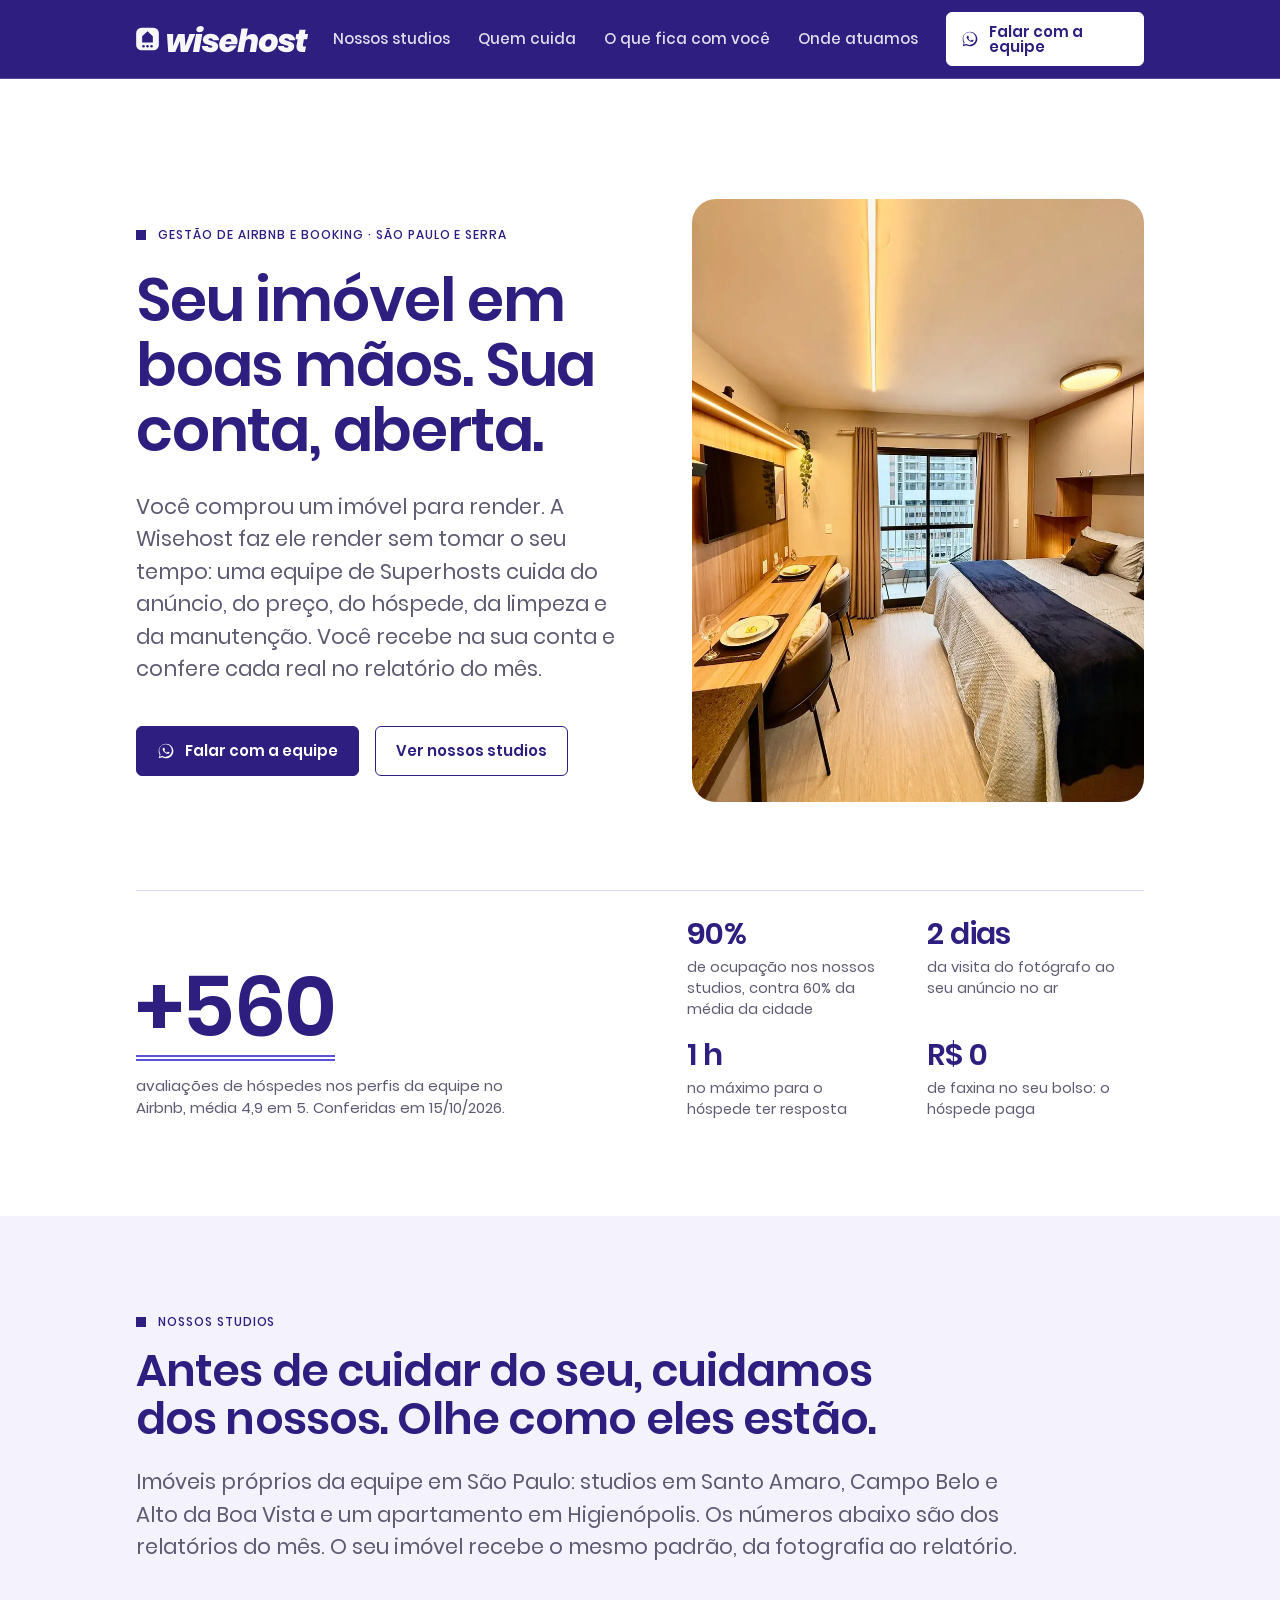
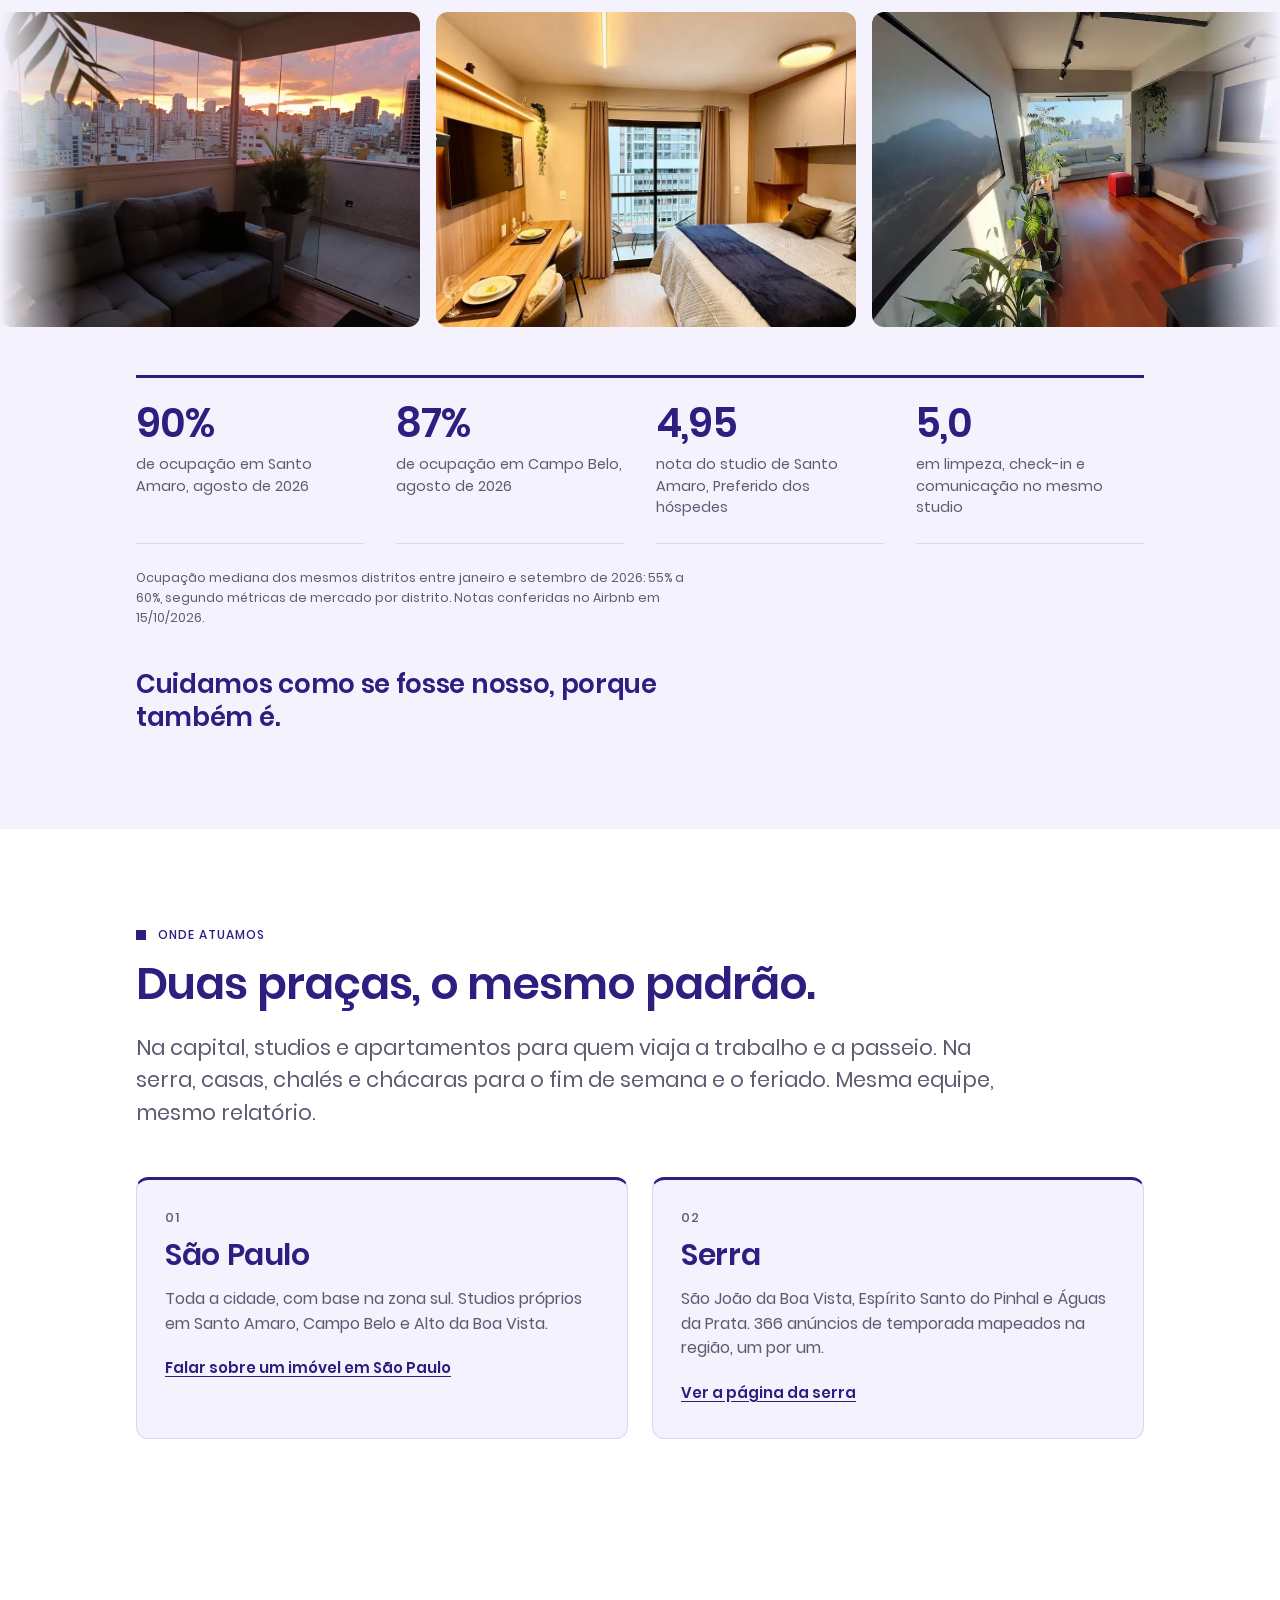
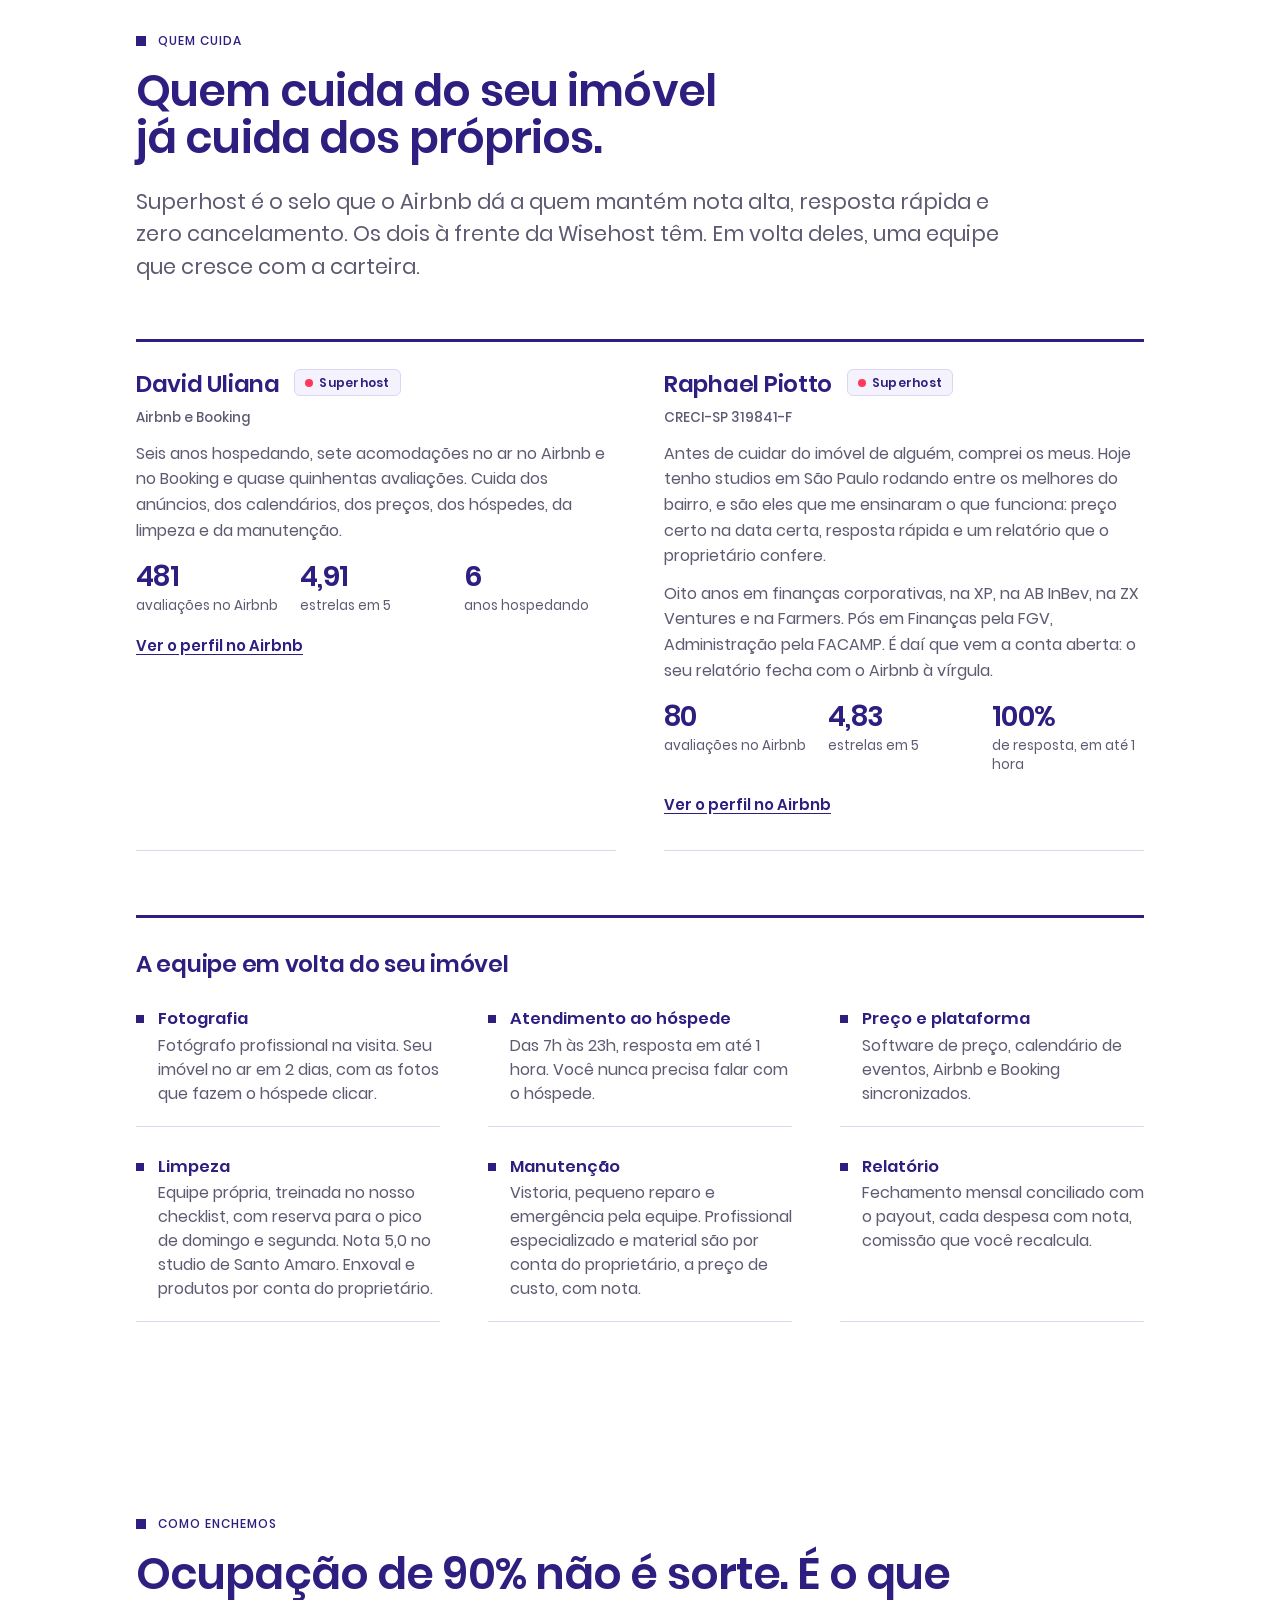
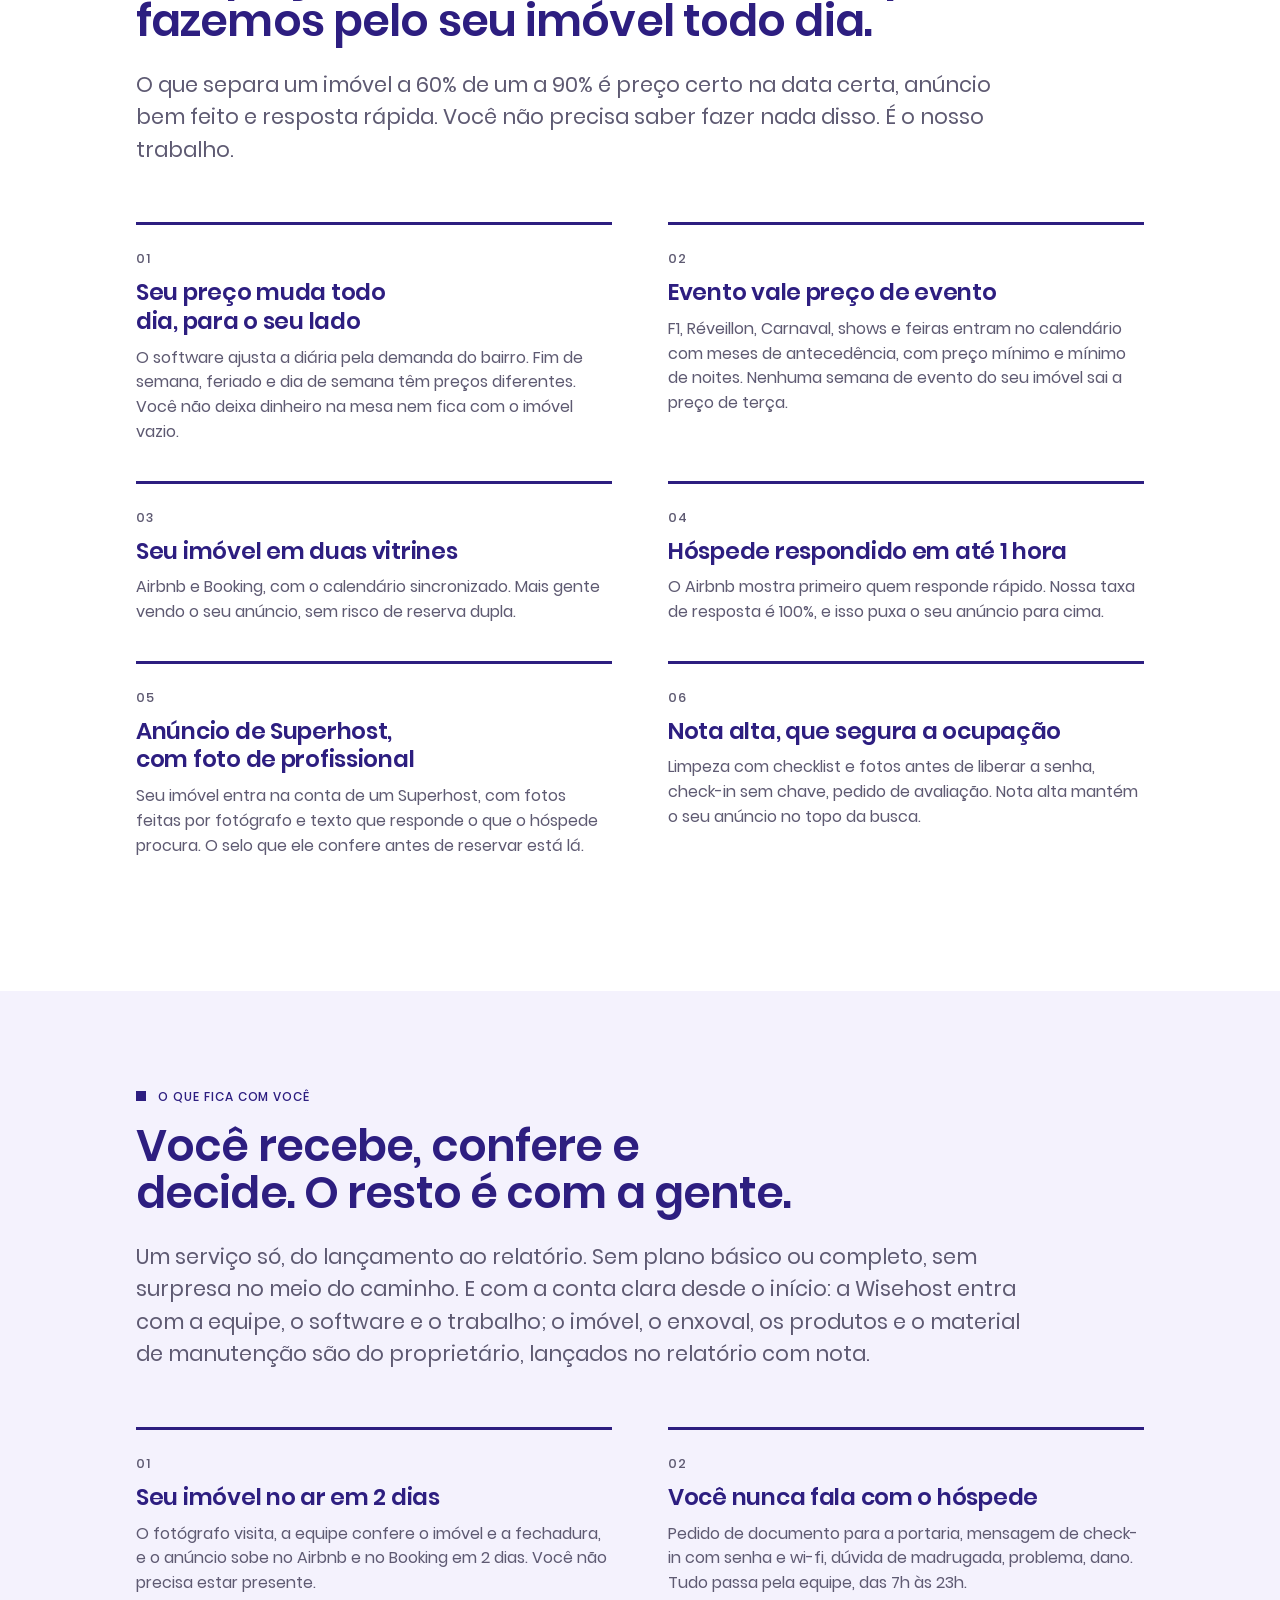
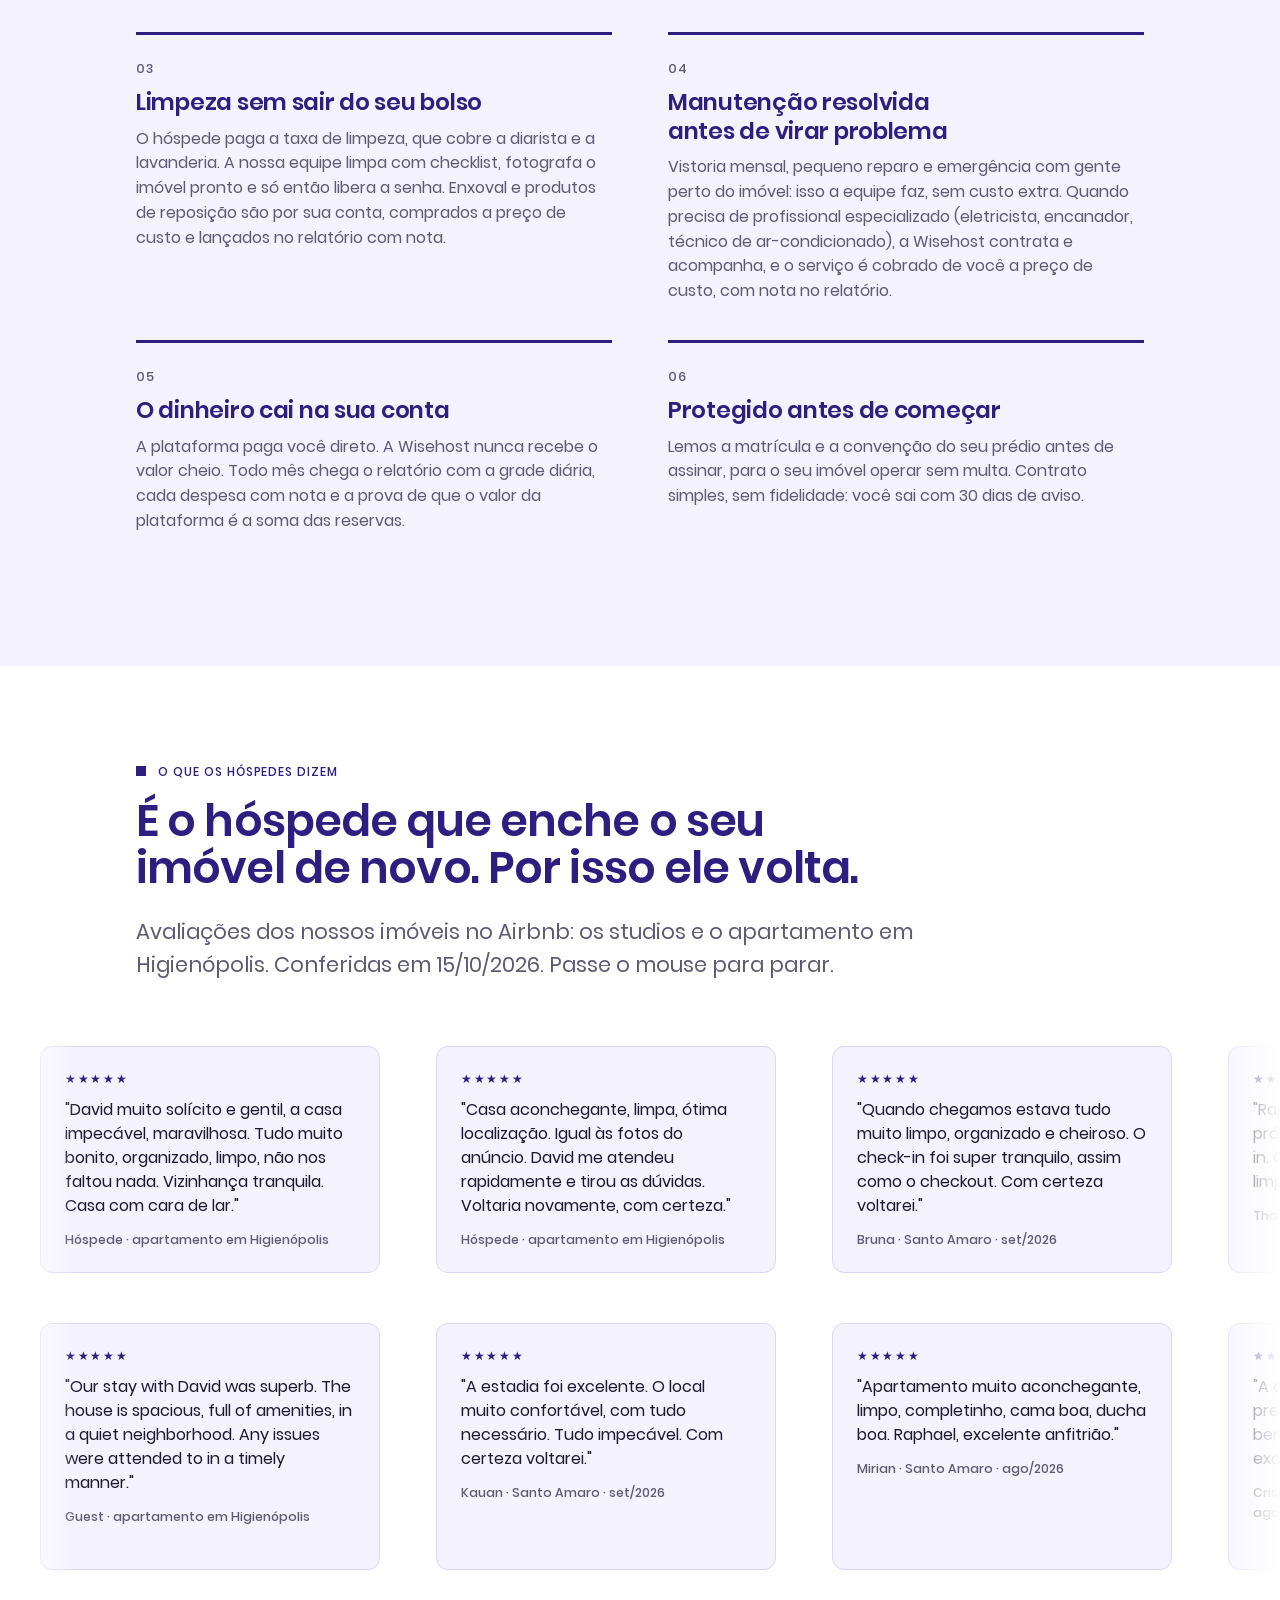
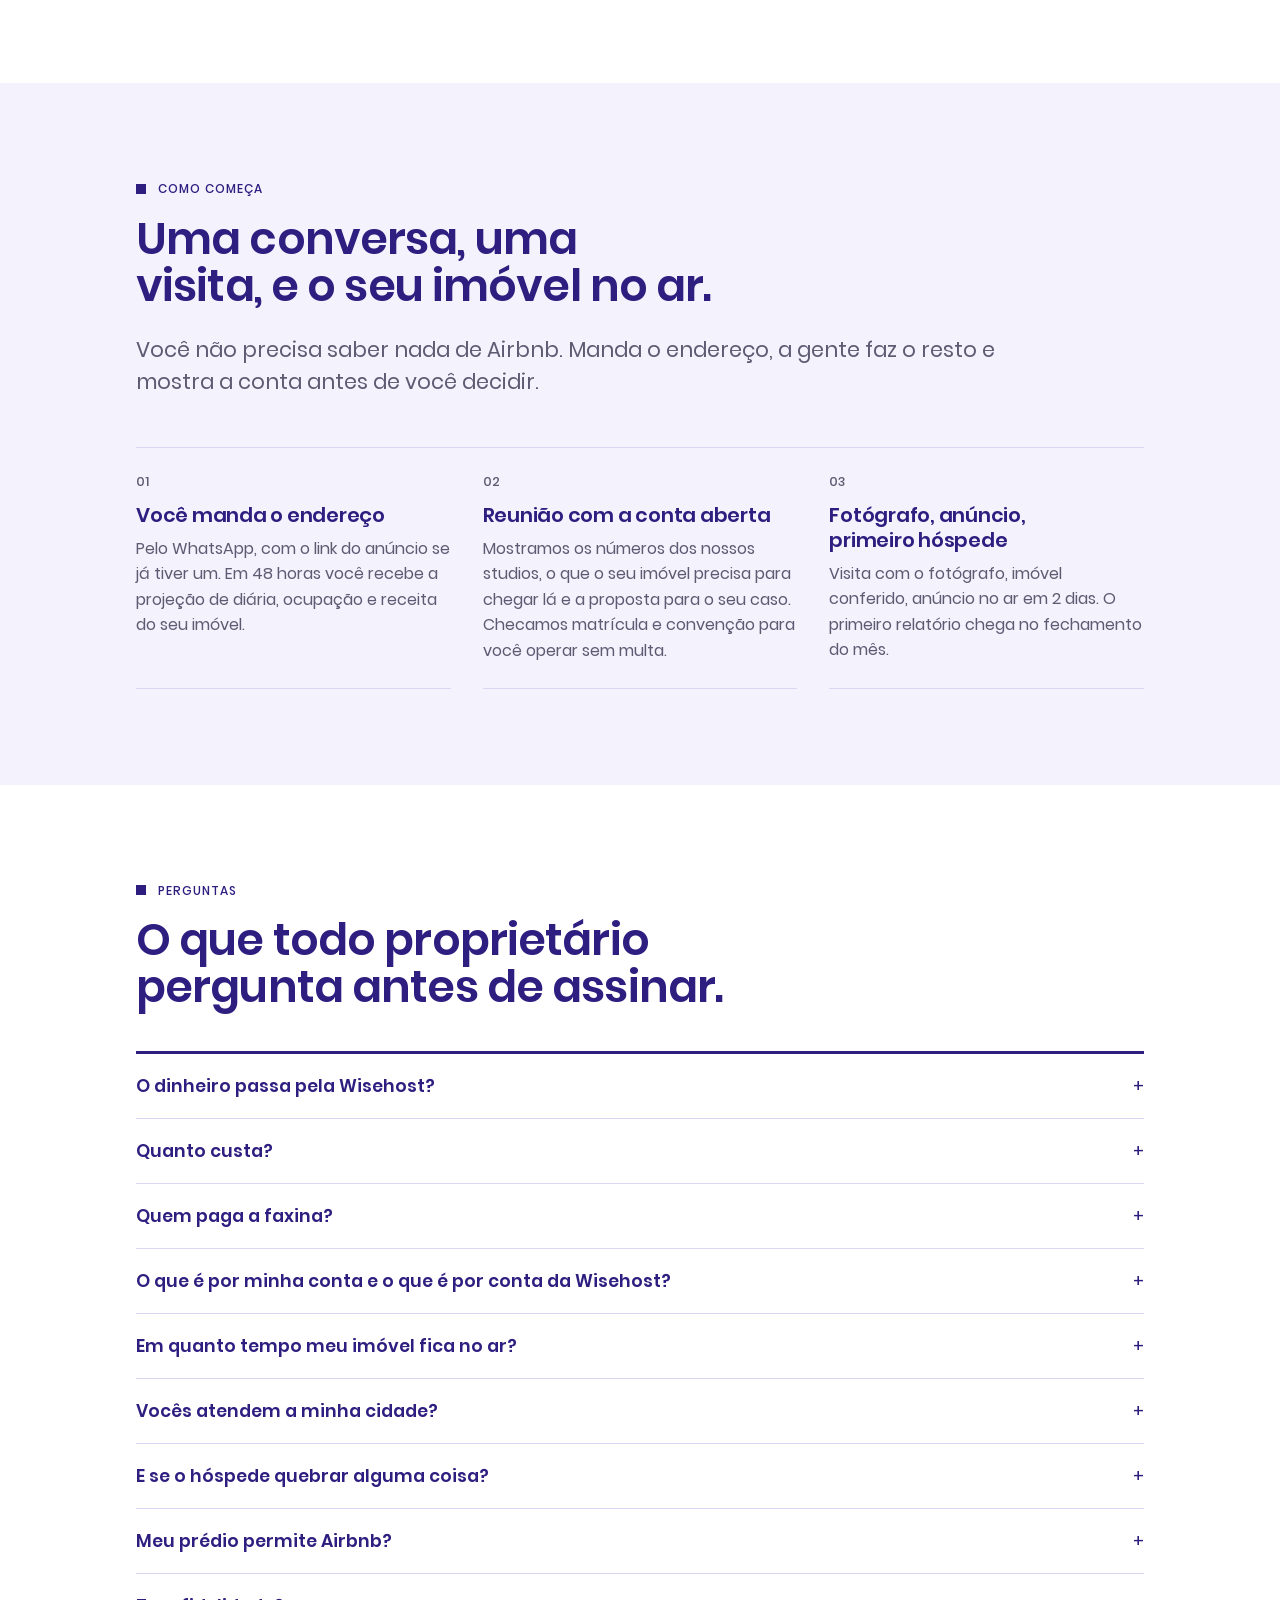
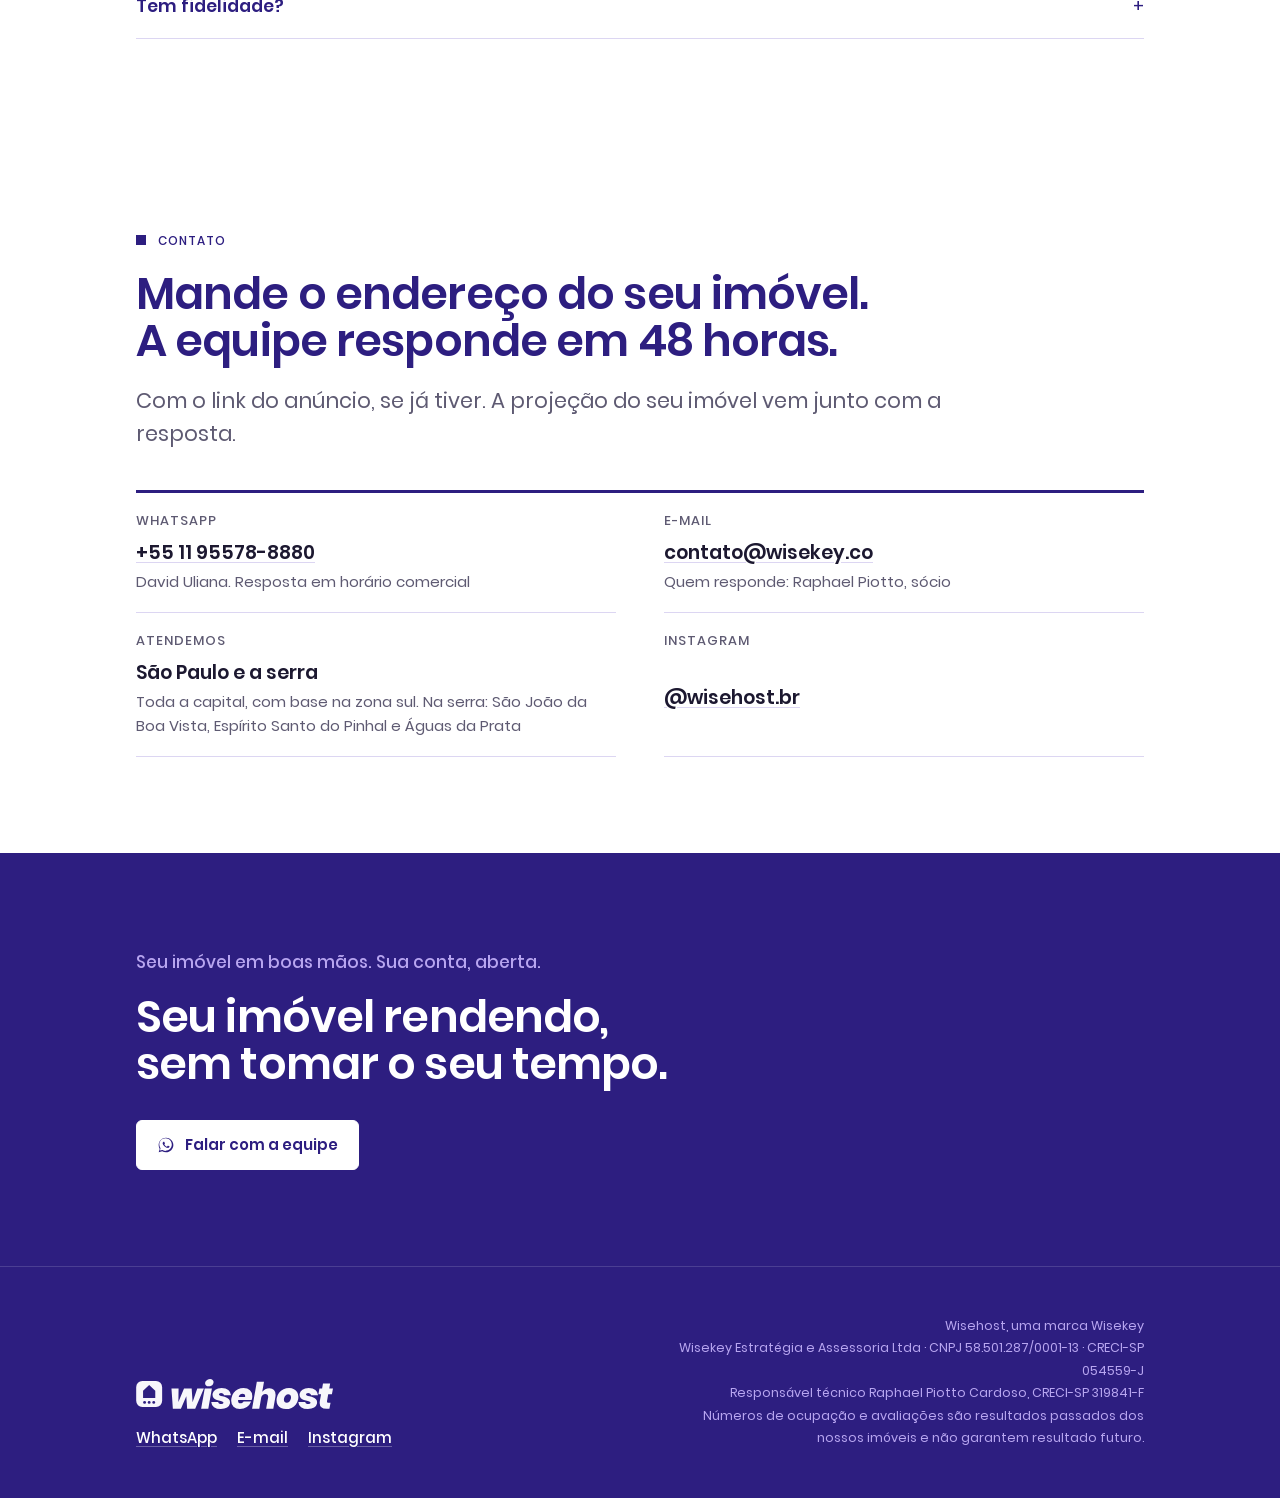
==== index.html @ 90d53b05 "Domínio wisesuperhost.com.br nas metas, sitemap e robots Co-Authored-By: Claude Opus 5.5 <noreply@an" ====
<!doctype html>
<html lang="pt-BR">
<head>
<meta charset="utf-8">
<meta name="viewport" content="width=device-width, initial-scale=1, viewport-fit=cover">
<title>Wisehost · Gestão de Airbnb em São Paulo e na serra</title>
<meta name="description" content="Seu studio cuidado por uma equipe de Superhosts com mais de 560 avaliações e média 4,9. Fotografia, anúncio no ar em 2 dias, limpeza e manutenção próprias, 90% de ocupação nos nossos studios. São Paulo e serra da Mantiqueira paulista.">
<link rel="canonical" href="https://wisesuperhost.com.br/">
<meta name="theme-color" content="#2D1E80">
<link rel="icon" href="assets/img/favicon.svg" type="image/svg+xml">
<link rel="icon" href="assets/img/favicon-32.png" sizes="32x32" type="image/png">
<link rel="apple-touch-icon" href="assets/img/apple-touch-icon.png">
<link rel="manifest" href="site.webmanifest">

<meta property="og:type" content="website">
<meta property="og:locale" content="pt_BR">
<meta property="og:site_name" content="Wisehost">
<meta property="og:title" content="Wisehost · Gestão de Airbnb em São Paulo e na serra">
<meta property="og:description" content="Seu imóvel em boas mãos. Sua conta, aberta. Equipe de Superhosts, mais de 560 avaliações, 90% de ocupação nos nossos studios.">
<meta property="og:url" content="https://wisesuperhost.com.br/">
<meta property="og:image" content="https://wisesuperhost.com.br/assets/img/og-image.png">
<meta property="og:image:width" content="1200">
<meta property="og:image:height" content="630">
<meta property="og:image:alt" content="Wisehost. Seu imóvel em boas mãos. Sua conta, aberta.">
<meta name="twitter:card" content="summary_large_image">
<meta name="twitter:title" content="Wisehost · Gestão de Airbnb em São Paulo e na serra">
<meta name="twitter:description" content="Equipe de Superhosts, mais de 560 avaliações, 90% de ocupação nos nossos studios.">
<meta name="twitter:image" content="https://wisesuperhost.com.br/assets/img/og-image.png">

<script type="application/ld+json">
{
  "@context": "https://schema.org",
  "@type": "ProfessionalService",
  "name": "Wisehost",
  "legalName": "Wisekey Estratégia e Assessoria Ltda",
  "url": "https://wisesuperhost.com.br/",
  "image": "https://wisesuperhost.com.br/assets/img/og-image.png",
  "description": "Gestão de imóveis para aluguel por temporada no Airbnb e no Booking. Equipe de Superhosts, fotografia, limpeza e manutenção próprias, relatório mensal conciliado.",
  "telephone": "+5511955788880",
  "areaServed": ["São Paulo, SP", "São João da Boa Vista, SP", "Espírito Santo do Pinhal, SP", "Águas da Prata, SP"],
  "founder": {"@type": "Person", "name": "Raphael Piotto Cardoso"},
  "knowsAbout": ["Airbnb", "Booking.com", "aluguel por temporada", "gestão de studios", "co-hosting"],
  "parentOrganization": {"@type": "Organization", "name": "Wisekey", "sameAs": "https://www.instagram.com/wisehost.br/"}
}
</script>

<link rel="preload" href="assets/fonts/poppins-600.woff2" as="font" type="font/woff2" crossorigin>
<link rel="preload" href="assets/fonts/poppins-400.woff2" as="font" type="font/woff2" crossorigin>
<link rel="preload" href="assets/img/hub-sala-540.webp" as="image" imagesrcset="assets/img/hub-sala-540.webp 540w, assets/img/hub-sala.webp 900w" imagesizes="(min-width: 1200px) 480px, (min-width: 820px) 40vw, 100vw">

<link rel="stylesheet" href="assets/css/site.css">
</head>
<body>

<svg width="0" height="0" style="position:absolute" aria-hidden="true">
  <symbol id="wa" viewBox="0 0 32 32"><path fill="currentColor" d="M16 2.9C8.8 2.9 2.9 8.8 2.9 16c0 2.5.7 4.9 1.9 7L3 29l6.2-1.7c2 1.1 4.3 1.7 6.8 1.7 7.2 0 13.1-5.9 13.1-13.1S23.2 2.9 16 2.9zm0 23.7c-2.2 0-4.4-.6-6.2-1.7l-.4-.2-4.2 1.1 1.1-4.1-.3-.4c-1.2-1.9-1.9-4.1-1.9-6.3 0-6.1 5-11.1 11.1-11.1s11.1 5 11.1 11.1-5.1 11.1-11.1 11.1zm5.9-8.2c-.3-.2-1.9-1-2.2-1.1-.3-.1-.5-.2-.7.2-.2.3-.8 1.1-1 1.3-.2.2-.4.2-.7.1-.3-.2-1.3-.5-2.5-1.6-.9-.8-1.5-1.8-1.7-2.1-.2-.3 0-.5.1-.7.1-.1.3-.4.5-.5.2-.2.2-.3.3-.5.1-.2.1-.4 0-.5-.1-.2-.7-1.7-.9-2.3-.2-.6-.5-.5-.7-.5h-.6c-.2 0-.5.1-.8.4-.3.3-1 1-1 2.4s1.1 2.8 1.2 3c.1.2 2.1 3.2 5.1 4.5.7.3 1.3.5 1.7.6.7.2 1.4.2 1.9.1.6-.1 1.9-.8 2.1-1.5.3-.7.3-1.4.2-1.5-.1-.1-.3-.2-.6-.3z"/></symbol>
</svg>

<header class="top"><div class="wrap in">
  <a class="logo" href="#topo" aria-label="Wisehost, início"><img src="assets/img/wisehost-logo-branco.svg" alt="Wisehost" width="173" height="28"></a>
  <nav aria-label="Principal">
    <a href="#studios">Nossos studios</a>
    <a href="#equipe">Quem cuida</a>
    <a href="#servico">O que fica com você</a>
    <a href="#onde">Onde atuamos</a>
    <a class="btn solid" href="https://wa.me/5511955788880?text=Oi%2C%20vim%20pelo%20site%20da%20Wisehost.%20Tenho%20um%20im%C3%B3vel%20em%20%5Bbairro%5D%20e%20quero%20conversar%20sobre%20a%20gest%C3%A3o." target="_blank" rel="noopener"><svg aria-hidden="true"><use href="#wa"/></svg>Falar com a equipe</a>
  </nav>
</div></header>

<main>

<div class="hero" id="topo"><div class="wrap">
 <div class="grid">
 <div>
  <p class="eyebrow">Gestão de Airbnb e Booking · São Paulo e serra</p>
  <h1>Seu imóvel em boas mãos. Sua conta, aberta.</h1>
  <p class="lede"><span class="r">Você comprou um imóvel para render. A Wisehost faz ele render sem tomar o seu tempo: uma equipe de Superhosts cuida do anúncio, do preço, do hóspede, da limpeza e da manutenção. Você recebe na sua conta e confere cada real no relatório do mês.</span></p>
  <div class="cta">
    <a class="btn navy" href="https://wa.me/5511955788880?text=Oi%2C%20vim%20pelo%20site%20da%20Wisehost.%20Tenho%20um%20im%C3%B3vel%20em%20%5Bbairro%5D%20e%20quero%20conversar%20sobre%20a%20gest%C3%A3o." target="_blank" rel="noopener"><svg aria-hidden="true"><use href="#wa"/></svg>Falar com a equipe</a>
    <a class="btn ghost" href="#studios" style="color:var(--navy)">Ver nossos studios</a>
  </div>
 </div>
 <div class="pic"><img src="assets/img/hub-sala-540.webp" srcset="assets/img/hub-sala-540.webp 540w, assets/img/hub-sala.webp 900w" sizes="(min-width: 1200px) 480px, (min-width: 820px) 40vw, 100vw" alt="Studio da Wisehost em Santo Amaro: cama de casal arrumada, bancada e janela para a cidade" width="900" height="1200" fetchpriority="high"></div>
 </div>
  <div class="proof">
    <div>
      <div class="big n"><span class="total">+560</span></div>
      <p class="bigk r">avaliações de hóspedes nos perfis da equipe no Airbnb, média 4,9 em 5. Conferidas em 15/10/2026.</p>
    </div>
    <div class="facts">
      <div class="fact"><div class="v n">90%</div><div class="k r">de ocupação nos nossos studios, contra 60% da média da cidade</div></div>
      <div class="fact"><div class="v n">2 dias</div><div class="k r">da visita do fotógrafo ao seu anúncio no ar</div></div>
      <div class="fact"><div class="v n">1 h</div><div class="k r">no máximo para o hóspede ter resposta</div></div>
      <div class="fact"><div class="v n">R$ 0</div><div class="k r">de faxina no seu bolso: o hóspede paga</div></div>
    </div>
  </div>
</div></div>

<section class="tint" id="studios"><div class="wrap">
  <div class="sec-h">
    <div><p class="eyebrow">Nossos studios</p><h2 class="r">Antes de cuidar do seu, cuidamos dos nossos. Olhe como eles estão.</h2></div>
    <p class="lede"><span class="r">Imóveis próprios da equipe em São Paulo: studios em Santo Amaro, Campo Belo e Alto da Boa Vista e um apartamento em Higienópolis. Os números abaixo são dos relatórios do mês. O seu imóvel recebe o mesmo padrão, da fotografia ao relatório.</span></p>
  </div>
</div>
  <div class="marquee slow r block" aria-label="Fotos dos nossos studios"><div class="track">
    <div class="shot"><img src="assets/img/david-01.webp" alt="Varanda envidraçada do apartamento em Higienópolis ao pôr do sol, com vista para os prédios de São Paulo" width="1200" height="900" loading="lazy"></div>
    <div class="shot"><img src="assets/img/hub-sala.webp" alt="Studio em Santo Amaro: cama de casal, bancada e janela para a cidade" width="900" height="1200" loading="lazy"></div>
    <div class="shot"><img src="assets/img/david-02.webp" alt="Sala do apartamento em Higienópolis com piso de madeira, plantas e vista para a cidade" width="720" height="540" loading="lazy"></div>
    <div class="shot"><img src="assets/img/movi-04.webp" alt="Vista do studio em Campo Belo sobre os prédios da zona sul" width="1200" height="900" loading="lazy"></div>
    <div class="shot"><img src="assets/img/david-04.webp" alt="Pôr do sol sobre São Paulo visto da varanda do apartamento em Higienópolis" width="1200" height="675" loading="lazy"></div>
    <div class="shot"><img src="assets/img/belo-02.webp" alt="Studio no Alto da Boa Vista: cama arrumada com manta azul e janela" width="1200" height="900" loading="lazy"></div>
    <div class="shot"><img src="assets/img/david-05.webp" alt="Quarto do apartamento em Higienópolis com cama de casal e janela para a cidade" width="1200" height="675" loading="lazy"></div>
    <div class="shot"><img src="assets/img/hub-varanda.webp" alt="Varanda do studio com duas poltronas e vista para São Paulo" width="1200" height="900" loading="lazy"></div>
    <div class="shot"><img src="assets/img/david-07.webp" alt="Sofá da varanda do apartamento em Higienópolis com o céu lilás no fim da tarde" width="1200" height="675" loading="lazy"></div>
    <div class="shot"><img src="assets/img/movi-01.webp" alt="Cama de casal pronta para o hóspede no studio de Campo Belo" width="1200" height="900" loading="lazy"></div>
    <div class="shot"><img src="assets/img/david-08.webp" alt="Cozinha e mesa de jantar do apartamento em Higienópolis" width="720" height="540" loading="lazy"></div>
    <div class="shot"><img src="assets/img/belo-09.webp" alt="Cozinha compacta com cooktop e armários claros" width="1200" height="900" loading="lazy"></div>
    <div class="shot"><img src="assets/img/david-10.webp" alt="Varanda do apartamento em Higienópolis em dia de sol" width="720" height="480" loading="lazy"></div>
    <div class="shot"><img src="assets/img/movi-24.webp" alt="Piscina do condomínio em Campo Belo" width="1200" height="900" loading="lazy"></div>
    <div class="shot"><img src="assets/img/hub-cozinha.webp" alt="Cozinha com geladeira inox e cooktop" width="900" height="1200" loading="lazy"></div>
    <div class="shot"><img src="assets/img/belo-14.webp" alt="Bancada com duas banquetas e TV" width="1200" height="900" loading="lazy"></div>
    <div class="shot"><img src="assets/img/movi-26.webp" alt="Academia do condomínio em Campo Belo" width="1200" height="900" loading="lazy"></div>
    <div class="shot"><img src="assets/img/hub-mesa.webp" alt="Bancada de refeição com painel de madeira e TV" width="900" height="1200" loading="lazy"></div>
    <div class="shot"><img src="assets/img/movi-05.webp" alt="Varanda com duas cadeiras e vista para a cidade" width="1200" height="900" loading="lazy"></div>
    <div class="shot dup"><img src="assets/img/david-01.webp" alt="" width="1200" height="900" loading="lazy"></div>
    <div class="shot dup"><img src="assets/img/hub-sala.webp" alt="" width="900" height="1200" loading="lazy"></div>
    <div class="shot dup"><img src="assets/img/david-02.webp" alt="" width="720" height="540" loading="lazy"></div>
    <div class="shot dup"><img src="assets/img/movi-04.webp" alt="" width="1200" height="900" loading="lazy"></div>
    <div class="shot dup"><img src="assets/img/david-04.webp" alt="" width="1200" height="675" loading="lazy"></div>
    <div class="shot dup"><img src="assets/img/belo-02.webp" alt="" width="1200" height="900" loading="lazy"></div>
    <div class="shot dup"><img src="assets/img/david-05.webp" alt="" width="1200" height="675" loading="lazy"></div>
    <div class="shot dup"><img src="assets/img/hub-varanda.webp" alt="" width="1200" height="900" loading="lazy"></div>
    <div class="shot dup"><img src="assets/img/david-07.webp" alt="" width="1200" height="675" loading="lazy"></div>
    <div class="shot dup"><img src="assets/img/movi-01.webp" alt="" width="1200" height="900" loading="lazy"></div>
    <div class="shot dup"><img src="assets/img/david-08.webp" alt="" width="720" height="540" loading="lazy"></div>
    <div class="shot dup"><img src="assets/img/belo-09.webp" alt="" width="1200" height="900" loading="lazy"></div>
    <div class="shot dup"><img src="assets/img/david-10.webp" alt="" width="720" height="480" loading="lazy"></div>
    <div class="shot dup"><img src="assets/img/movi-24.webp" alt="" width="1200" height="900" loading="lazy"></div>
    <div class="shot dup"><img src="assets/img/hub-cozinha.webp" alt="" width="900" height="1200" loading="lazy"></div>
    <div class="shot dup"><img src="assets/img/belo-14.webp" alt="" width="1200" height="900" loading="lazy"></div>
    <div class="shot dup"><img src="assets/img/movi-26.webp" alt="" width="1200" height="900" loading="lazy"></div>
    <div class="shot dup"><img src="assets/img/hub-mesa.webp" alt="" width="900" height="1200" loading="lazy"></div>
    <div class="shot dup"><img src="assets/img/movi-05.webp" alt="" width="1200" height="900" loading="lazy"></div>
  </div></div>
<div class="wrap">
  <div class="tiles r block">
    <div class="tile"><div class="v n">90%</div><div class="k">de ocupação em Santo Amaro, agosto de 2026</div></div>
    <div class="tile"><div class="v n">87%</div><div class="k">de ocupação em Campo Belo, agosto de 2026</div></div>
    <div class="tile"><div class="v n">4,95</div><div class="k">nota do studio de Santo Amaro, Preferido dos hóspedes</div></div>
    <div class="tile"><div class="v n">5,0</div><div class="k">em limpeza, check-in e comunicação no mesmo studio</div></div>
  </div>
  <p class="src r">Ocupação mediana dos mesmos distritos entre janeiro e setembro de 2026: 55% a 60%, segundo métricas de mercado por distrito. Notas conferidas no Airbnb em 15/10/2026.</p>
  <p class="rule r">Cuidamos como se fosse nosso, porque também é.</p>
</div></section>

<section id="onde"><div class="wrap">
  <div class="sec-h">
    <div><p class="eyebrow">Onde atuamos</p><h2>Duas praças, o mesmo padrão.</h2></div>
    <p class="lede">Na capital, studios e apartamentos para quem viaja a trabalho e a passeio. Na serra, casas, chalés e chácaras para o fim de semana e o feriado. Mesma equipe, mesmo relatório.</p>
  </div>
  <div class="pracas">
    <a class="praca" href="#contato">
      <div class="num">01</div>
      <h3>São Paulo</h3>
      <p>Toda a cidade, com base na zona sul. Studios próprios em Santo Amaro, Campo Belo e Alto da Boa Vista.</p>
      <span class="go">Falar sobre um imóvel em São Paulo</span>
    </a>
    <a class="praca" href="serra/">
      <div class="num">02</div>
      <h3>Serra</h3>
      <p>São João da Boa Vista, Espírito Santo do Pinhal e Águas da Prata. 366 anúncios de temporada mapeados na região, um por um.</p>
      <span class="go">Ver a página da serra</span>
    </a>
  </div>
</div></section>

<section id="equipe"><div class="wrap">
  <div class="sec-h">
    <div><p class="eyebrow">Quem cuida</p><h2 class="r">Quem cuida do seu imóvel já cuida dos próprios.</h2></div>
    <p class="lede"><span class="r">Superhost é o selo que o Airbnb dá a quem mantém nota alta, resposta rápida e zero cancelamento. Os dois à frente da Wisehost têm. Em volta deles, uma equipe que cresce com a carteira.</span></p>
  </div>
  <div class="team r block">
    <div class="pp">
      <h3>David Uliana <span class="selo">Superhost</span></h3>
      <p class="tag">Airbnb e Booking</p>
      <p>Seis anos hospedando, sete acomodações no ar no Airbnb e no Booking e quase quinhentas avaliações. Cuida dos anúncios, dos calendários, dos preços, dos hóspedes, da limpeza e da manutenção.</p>
      <div class="stats">
        <div><div class="v n">481</div><div class="k">avaliações no Airbnb</div></div>
        <div><div class="v n">4,91</div><div class="k">estrelas em 5</div></div>
        <div><div class="v n">6</div><div class="k">anos hospedando</div></div>
      </div>
      <a class="lk" href="https://www.airbnb.com.br/users/profile/1469669818289103245" target="_blank" rel="noopener">Ver o perfil no Airbnb</a>
    </div>
<div class="pp">
      <h3>Raphael Piotto <span class="selo">Superhost</span></h3>
      <p class="tag">CRECI-SP 319841-F</p>
      <p>Antes de cuidar do imóvel de alguém, comprei os meus. Hoje tenho studios em São Paulo rodando entre os melhores do bairro, e são eles que me ensinaram o que funciona: preço certo na data certa, resposta rápida e um relatório que o proprietário confere.</p>
      <p>Oito anos em finanças corporativas, na XP, na AB InBev, na ZX Ventures e na Farmers. Pós em Finanças pela FGV, Administração pela FACAMP. É daí que vem a conta aberta: o seu relatório fecha com o Airbnb à vírgula.</p>
      <div class="stats">
        <div><div class="v n">80</div><div class="k">avaliações no Airbnb</div></div>
        <div><div class="v n">4,83</div><div class="k">estrelas em 5</div></div>
        <div><div class="v n">100%</div><div class="k">de resposta, em até 1 hora</div></div>
      </div>
      <a class="lk" href="https://www.airbnb.com.br/users/profile/1468630129776752098" target="_blank" rel="noopener">Ver o perfil no Airbnb</a>
    </div>
    
  </div>
<div class="crew r block">
    <h3>A equipe em volta do seu imóvel</h3>
    <ul>
      <li><b>Fotografia</b>Fotógrafo profissional na visita. Seu imóvel no ar em 2 dias, com as fotos que fazem o hóspede clicar.</li>
      <li><b>Atendimento ao hóspede</b>Das 7h às 23h, resposta em até 1 hora. Você nunca precisa falar com o hóspede.</li>
      <li><b>Preço e plataforma</b>Software de preço, calendário de eventos, Airbnb e Booking sincronizados.</li>
      <li><b>Limpeza</b>Equipe própria, treinada no nosso checklist, com reserva para o pico de domingo e segunda. Nota 5,0 no studio de Santo Amaro. Enxoval e produtos por conta do proprietário.</li>
      <li><b>Manutenção</b>Vistoria, pequeno reparo e emergência pela equipe. Profissional especializado e material são por conta do proprietário, a preço de custo, com nota.</li>
      <li><b>Relatório</b>Fechamento mensal conciliado com o payout, cada despesa com nota, comissão que você recalcula.</li>
    </ul>
  </div>
</div></section>

<section id="metodo"><div class="wrap">
  <div class="sec-h">
    <div><p class="eyebrow">Como enchemos</p><h2 class="r">Ocupação de 90% não é sorte. É o que fazemos pelo seu imóvel todo dia.</h2></div>
    <p class="lede"><span class="r">O que separa um imóvel a 60% de um a 90% é preço certo na data certa, anúncio bem feito e resposta rápida. Você não precisa saber fazer nada disso. É o nosso trabalho.</span></p>
  </div>
  <div class="areas r block">
    <article class="area"><div class="num">01</div><h3>Seu preço muda todo dia, para o seu lado</h3><p>O software ajusta a diária pela demanda do bairro. Fim de semana, feriado e dia de semana têm preços diferentes. Você não deixa dinheiro na mesa nem fica com o imóvel vazio.</p></article>
    <article class="area"><div class="num">02</div><h3>Evento vale preço de evento</h3><p>F1, Réveillon, Carnaval, shows e feiras entram no calendário com meses de antecedência, com preço mínimo e mínimo de noites. Nenhuma semana de evento do seu imóvel sai a preço de terça.</p></article>
    <article class="area"><div class="num">03</div><h3>Seu imóvel em duas vitrines</h3><p>Airbnb e Booking, com o calendário sincronizado. Mais gente vendo o seu anúncio, sem risco de reserva dupla.</p></article>
    <article class="area"><div class="num">04</div><h3>Hóspede respondido em até 1 hora</h3><p>O Airbnb mostra primeiro quem responde rápido. Nossa taxa de resposta é 100%, e isso puxa o seu anúncio para cima.</p></article>
    <article class="area"><div class="num">05</div><h3>Anúncio de Superhost, com foto de profissional</h3><p>Seu imóvel entra na conta de um Superhost, com fotos feitas por fotógrafo e texto que responde o que o hóspede procura. O selo que ele confere antes de reservar está lá.</p></article>
    <article class="area"><div class="num">06</div><h3>Nota alta, que segura a ocupação</h3><p>Limpeza com checklist e fotos antes de liberar a senha, check-in sem chave, pedido de avaliação. Nota alta mantém o seu anúncio no topo da busca.</p></article>
  </div>
</div></section>

<section class="tint" id="servico"><div class="wrap">
  <div class="sec-h">
    <div><p class="eyebrow">O que fica com você</p><h2 class="r">Você recebe, confere e decide. O resto é com a gente.</h2></div>
    <p class="lede"><span class="r">Um serviço só, do lançamento ao relatório. Sem plano básico ou completo, sem surpresa no meio do caminho. E com a conta clara desde o início: a Wisehost entra com a equipe, o software e o trabalho; o imóvel, o enxoval, os produtos e o material de manutenção são do proprietário, lançados no relatório com nota.</span></p>
  </div>
  <div class="areas r block">
    <article class="area"><div class="num">01</div><h3>Seu imóvel no ar em 2 dias</h3><p>O fotógrafo visita, a equipe confere o imóvel e a fechadura, e o anúncio sobe no Airbnb e no Booking em 2 dias. Você não precisa estar presente.</p></article>
    <article class="area"><div class="num">02</div><h3>Você nunca fala com o hóspede</h3><p>Pedido de documento para a portaria, mensagem de check-in com senha e wi-fi, dúvida de madrugada, problema, dano. Tudo passa pela equipe, das 7h às 23h.</p></article>
    <article class="area"><div class="num">03</div><h3>Limpeza sem sair do seu bolso</h3><p>O hóspede paga a taxa de limpeza, que cobre a diarista e a lavanderia. A nossa equipe limpa com checklist, fotografa o imóvel pronto e só então libera a senha. Enxoval e produtos de reposição são por sua conta, comprados a preço de custo e lançados no relatório com nota.</p></article>
    <article class="area"><div class="num">04</div><h3>Manutenção resolvida antes de virar problema</h3><p>Vistoria mensal, pequeno reparo e emergência com gente perto do imóvel: isso a equipe faz, sem custo extra. Quando precisa de profissional especializado (eletricista, encanador, técnico de ar-condicionado), a Wisehost contrata e acompanha, e o serviço é cobrado de você a preço de custo, com nota no relatório.</p></article>
    <article class="area"><div class="num">05</div><h3>O dinheiro cai na sua conta</h3><p>A plataforma paga você direto. A Wisehost nunca recebe o valor cheio. Todo mês chega o relatório com a grade diária, cada despesa com nota e a prova de que o valor da plataforma é a soma das reservas.</p></article>
    <article class="area"><div class="num">06</div><h3>Protegido antes de começar</h3><p>Lemos a matrícula e a convenção do seu prédio antes de assinar, para o seu imóvel operar sem multa. Contrato simples, sem fidelidade: você sai com 30 dias de aviso.</p></article>
  </div>
</div></section>

<section id="hospedes"><div class="wrap">
  <div class="sec-h">
    <div><p class="eyebrow">O que os hóspedes dizem</p><h2 class="r">É o hóspede que enche o seu imóvel de novo. Por isso ele volta.</h2></div>
    <p class="lede"><span class="r">Avaliações dos nossos imóveis no Airbnb: os studios e o apartamento em Higienópolis. Conferidas em 15/10/2026. Passe o mouse para parar.</span></p>
  </div>
</div>
  <div class="marquee r block" aria-label="Avaliações de hóspedes"><div class="track">
        <figure class="card"><div class="stars">★★★★★</div><p>"David muito solícito e gentil, a casa impecável, maravilhosa. Tudo muito bonito, organizado, limpo, não nos faltou nada. Vizinhança tranquila. Casa com cara de lar."</p><cite>Hóspede · apartamento em Higienópolis</cite></figure>
    <figure class="card"><div class="stars">★★★★★</div><p>"Casa aconchegante, limpa, ótima localização. Igual às fotos do anúncio. David me atendeu rapidamente e tirou as dúvidas. Voltaria novamente, com certeza."</p><cite>Hóspede · apartamento em Higienópolis</cite></figure>
    <figure class="card"><div class="stars">★★★★★</div><p>"Quando chegamos estava tudo muito limpo, organizado e cheiroso. O check-in foi super tranquilo, assim como o checkout. Com certeza voltarei."</p><cite>Bruna · Santo Amaro · set/2026</cite></figure>
    <figure class="card"><div class="stars">★★★★★</div><p>"Raphael nos mandou mensagens práticas e didáticas sobre o check-in. O apartamento estava super limpo e é muito aconchegante."</p><cite>Thaís · Santo Amaro · ago/2026</cite></figure>
    <figure class="card"><div class="stars">★★★★★</div><p>"Aconchegante, utensílios ótimos, chuveiro maravilhoso. O anfitrião responde muito rápido, de forma gentil e objetiva."</p><cite>Jennifer · Santo Amaro · ago/2026</cite></figure>
    <figure class="card"><div class="stars">★★★★★</div><p>"O lugar estava impecável, limpinho, super bem cuidado e cheiroso. Vista linda. Esperamos voltar em breve."</p><cite>Isabela · Santo Amaro · ago/2026</cite></figure>
    <figure class="card"><div class="stars">★★★★★</div><p>"O local é bonito, organizado, cheiroso, seguro. A estação fica na rua principal, a uma quadra."</p><cite>Ana Paula · Santo Amaro · ago/2026</cite></figure>
    <figure class="card"><div class="stars">★★★★★</div><p>"Tudo novinho e de muito bom gosto. Precisei entrar de última hora e o anfitrião foi super rápido com as respostas."</p><cite>Joanna · Santo Amaro · jul/2026</cite></figure>
        <figure class="card"><div class="stars">★★★★★</div><p>"Um lugar incrível. Passamos dias muito bons lá. O David nos respondia sempre na hora. Voltaremos com certeza."</p><cite>Patrick · apartamento em Higienópolis · out/2025</cite></figure>
    <figure class="card"><div class="stars">★★★★★</div><p>"Adoramos o local, estava muito limpo e organizado. Tudo exatamente igual às fotos, e ele responde muito rápido."</p><cite>Maria Antonieta · apartamento em Higienópolis · ago/2025</cite></figure>
    <figure class="card"><div class="stars">★★★★★</div><p>"O espaço do David é maravilhoso e com certeza tem a vista mais bonita da cidade."</p><cite>Fernando · apartamento em Higienópolis · jun/2025</cite></figure>
    <figure class="card"><div class="stars">★★★★★</div><p>"Cobertura aconchegante, anfitrião excelente, sempre pronto para responder e atender o hóspede. Instruções claras do apartamento."</p><cite>Hóspede · apartamento em Higienópolis · jan/2023</cite></figure>
    <figure class="card dup"><div class="stars">★★★★★</div><p>"David muito solícito e gentil, a casa impecável, maravilhosa. Tudo muito bonito, organizado, limpo, não nos faltou nada. Vizinhança tranquila. Casa com cara de lar."</p><cite>Hóspede · apartamento em Higienópolis</cite></figure>
    <figure class="card dup"><div class="stars">★★★★★</div><p>"Casa aconchegante, limpa, ótima localização. Igual às fotos do anúncio. David me atendeu rapidamente e tirou as dúvidas. Voltaria novamente, com certeza."</p><cite>Hóspede · apartamento em Higienópolis</cite></figure>
    <figure class="card dup"><div class="stars">★★★★★</div><p>"Quando chegamos estava tudo muito limpo, organizado e cheiroso. O check-in foi super tranquilo, assim como o checkout. Com certeza voltarei."</p><cite>Bruna · Santo Amaro · set/2026</cite></figure>
    <figure class="card dup"><div class="stars">★★★★★</div><p>"Raphael nos mandou mensagens práticas e didáticas sobre o check-in. O apartamento estava super limpo e é muito aconchegante."</p><cite>Thaís · Santo Amaro · ago/2026</cite></figure>
    <figure class="card dup"><div class="stars">★★★★★</div><p>"Aconchegante, utensílios ótimos, chuveiro maravilhoso. O anfitrião responde muito rápido, de forma gentil e objetiva."</p><cite>Jennifer · Santo Amaro · ago/2026</cite></figure>
    <figure class="card dup"><div class="stars">★★★★★</div><p>"O lugar estava impecável, limpinho, super bem cuidado e cheiroso. Vista linda. Esperamos voltar em breve."</p><cite>Isabela · Santo Amaro · ago/2026</cite></figure>
    <figure class="card dup"><div class="stars">★★★★★</div><p>"O local é bonito, organizado, cheiroso, seguro. A estação fica na rua principal, a uma quadra."</p><cite>Ana Paula · Santo Amaro · ago/2026</cite></figure>
    <figure class="card dup"><div class="stars">★★★★★</div><p>"Tudo novinho e de muito bom gosto. Precisei entrar de última hora e o anfitrião foi super rápido com as respostas."</p><cite>Joanna · Santo Amaro · jul/2026</cite></figure>
      <figure class="card dup"><div class="stars">★★★★★</div><p>"Um lugar incrível. Passamos dias muito bons lá. O David nos respondia sempre na hora. Voltaremos com certeza."</p><cite>Patrick · apartamento em Higienópolis · out/2025</cite></figure>
    <figure class="card dup"><div class="stars">★★★★★</div><p>"Adoramos o local, estava muito limpo e organizado. Tudo exatamente igual às fotos, e ele responde muito rápido."</p><cite>Maria Antonieta · apartamento em Higienópolis · ago/2025</cite></figure>
    <figure class="card dup"><div class="stars">★★★★★</div><p>"O espaço do David é maravilhoso e com certeza tem a vista mais bonita da cidade."</p><cite>Fernando · apartamento em Higienópolis · jun/2025</cite></figure>
    <figure class="card dup"><div class="stars">★★★★★</div><p>"Cobertura aconchegante, anfitrião excelente, sempre pronto para responder e atender o hóspede. Instruções claras do apartamento."</p><cite>Hóspede · apartamento em Higienópolis · jan/2023</cite></figure>
  </div></div>
  <div class="marquee rev" aria-hidden="true"><div class="track">
        <figure class="card"><div class="stars">★★★★★</div><p>"Our stay with David was superb. The house is spacious, full of amenities, in a quiet neighborhood. Any issues were attended to in a timely manner."</p><cite>Guest · apartamento em Higienópolis</cite></figure>
    <figure class="card"><div class="stars">★★★★★</div><p>"A estadia foi excelente. O local muito confortável, com tudo necessário. Tudo impecável. Com certeza voltarei."</p><cite>Kauan · Santo Amaro · set/2026</cite></figure>
    <figure class="card"><div class="stars">★★★★★</div><p>"Apartamento muito aconchegante, limpo, completinho, cama boa, ducha boa. Raphael, excelente anfitrião."</p><cite>Mirian · Santo Amaro · ago/2026</cite></figure>
    <figure class="card"><div class="stars">★★★★★</div><p>"A casa tem tudo que a gente precisa. Roupas de cama e toalhas bem limpinhas. David foi um excelente anfitrião."</p><cite>Cristiane · apartamento em Higienópolis · ago/2026</cite></figure>
    <figure class="card"><div class="stars">★★★★★</div><p>"Apartamento muito bom e com uma vista linda."</p><cite>Pedro · Santo Amaro · out/2026</cite></figure>
    <figure class="card"><div class="stars">★★★★★</div><p>"Adoramos nossa estadia, lugar agradável. O apartamento muito aconchegante e limpo. Com certeza voltaremos em breve."</p><cite>Pablo · Santo Amaro · jul/2026</cite></figure>
    <figure class="card"><div class="stars">★★★★☆</div><p>"Tranquila, a localização era perfeita, comércio e transporte muito próximos."</p><cite>Luciana · Santo Amaro · out/2026</cite></figure>
    <figure class="card"><div class="stars">★★★★★</div><p>"Muito boa a casa, tranquilo o bairro, recomendo."</p><cite>Estevão · apartamento em Higienópolis · ago/2026</cite></figure>
        <figure class="card"><div class="stars">★★★★★</div><p>"Ótimo apartamento, em um local com muitas opções de restaurantes e bares. O anfitrião sempre respondeu rapidamente. Tudo perfeito."</p><cite>Sergio · apartamento em Higienópolis · set/2025</cite></figure>
    <figure class="card"><div class="stars">★★★★★</div><p>"Apartamento bonito e aconchegante. Anfitrião responde bem rápido e simpático."</p><cite>Stefanny · apartamento em Higienópolis · out/2025</cite></figure>
    <figure class="card"><div class="stars">★★★★★</div><p>"Apreciamos sua resposta rápida a todas as nossas perguntas. Sem palavras para as vistas. Condomínio seguro e sem complicações."</p><cite>Thomaz · apartamento em Higienópolis · fev/2025</cite></figure>
    <figure class="card dup"><div class="stars">★★★★★</div><p>"Our stay with David was superb. The house is spacious, full of amenities, in a quiet neighborhood. Any issues were attended to in a timely manner."</p><cite>Guest · apartamento em Higienópolis</cite></figure>
    <figure class="card dup"><div class="stars">★★★★★</div><p>"A estadia foi excelente. O local muito confortável, com tudo necessário. Tudo impecável. Com certeza voltarei."</p><cite>Kauan · Santo Amaro · set/2026</cite></figure>
    <figure class="card dup"><div class="stars">★★★★★</div><p>"Apartamento muito aconchegante, limpo, completinho, cama boa, ducha boa. Raphael, excelente anfitrião."</p><cite>Mirian · Santo Amaro · ago/2026</cite></figure>
    <figure class="card dup"><div class="stars">★★★★★</div><p>"A casa tem tudo que a gente precisa. Roupas de cama e toalhas bem limpinhas. David foi um excelente anfitrião."</p><cite>Cristiane · apartamento em Higienópolis · ago/2026</cite></figure>
    <figure class="card dup"><div class="stars">★★★★★</div><p>"Apartamento muito bom e com uma vista linda."</p><cite>Pedro · Santo Amaro · out/2026</cite></figure>
    <figure class="card dup"><div class="stars">★★★★★</div><p>"Adoramos nossa estadia, lugar agradável. O apartamento muito aconchegante e limpo. Com certeza voltaremos em breve."</p><cite>Pablo · Santo Amaro · jul/2026</cite></figure>
    <figure class="card dup"><div class="stars">★★★★☆</div><p>"Tranquila, a localização era perfeita, comércio e transporte muito próximos."</p><cite>Luciana · Santo Amaro · out/2026</cite></figure>
    <figure class="card dup"><div class="stars">★★★★★</div><p>"Muito boa a casa, tranquilo o bairro, recomendo."</p><cite>Estevão · apartamento em Higienópolis · ago/2026</cite></figure>
      <figure class="card dup"><div class="stars">★★★★★</div><p>"Ótimo apartamento, em um local com muitas opções de restaurantes e bares. O anfitrião sempre respondeu rapidamente. Tudo perfeito."</p><cite>Sergio · apartamento em Higienópolis · set/2025</cite></figure>
    <figure class="card dup"><div class="stars">★★★★★</div><p>"Apartamento bonito e aconchegante. Anfitrião responde bem rápido e simpático."</p><cite>Stefanny · apartamento em Higienópolis · out/2025</cite></figure>
    <figure class="card dup"><div class="stars">★★★★★</div><p>"Apreciamos sua resposta rápida a todas as nossas perguntas. Sem palavras para as vistas. Condomínio seguro e sem complicações."</p><cite>Thomaz · apartamento em Higienópolis · fev/2025</cite></figure>
  </div></div>
</section>

<section class="tint" id="como-comeca"><div class="wrap">
  <div class="sec-h">
    <div><p class="eyebrow">Como começa</p><h2 class="r">Uma conversa, uma visita, e o seu imóvel no ar.</h2></div>
    <p class="lede"><span class="r">Você não precisa saber nada de Airbnb. Manda o endereço, a gente faz o resto e mostra a conta antes de você decidir.</span></p>
  </div>
  <ol class="steps r block">
    <li><h3>Você manda o endereço</h3><p>Pelo WhatsApp, com o link do anúncio se já tiver um. Em 48 horas você recebe a projeção de diária, ocupação e receita do seu imóvel.</p></li>
    <li><h3>Reunião com a conta aberta</h3><p>Mostramos os números dos nossos studios, o que o seu imóvel precisa para chegar lá e a proposta para o seu caso. Checamos matrícula e convenção para você operar sem multa.</p></li>
    <li><h3>Fotógrafo, anúncio, primeiro hóspede</h3><p>Visita com o fotógrafo, imóvel conferido, anúncio no ar em 2 dias. O primeiro relatório chega no fechamento do mês.</p></li>
  </ol>
</div></section>

<section id="perguntas"><div class="wrap">
  <div class="sec-h">
    <div><p class="eyebrow">Perguntas</p><h2 class="r">O que todo proprietário pergunta antes de assinar.</h2></div>
  </div>
  <div class="faq r block">
    <details><summary>O dinheiro passa pela Wisehost?</summary><p>Não. A plataforma paga você, na sua conta. A Wisehost emite nota só da comissão, depois que o relatório do mês fecha.</p></details>
    <details><summary>Quanto custa?</summary><p>Cada imóvel tem uma proposta, feita depois da projeção. Na primeira reunião você vê a conta inteira, com os números dos nossos próprios studios ao lado.</p></details>
    <details><summary>Quem paga a faxina?</summary><p>O hóspede, na taxa de limpeza de cada estadia. No seu relatório ela aparece separada, com faxina e lavanderia.</p></details>
    <details><summary>O que é por minha conta e o que é por conta da Wisehost?</summary><p>Por conta da Wisehost: a equipe, o software de preço e calendário, a fotografia, o atendimento ao hóspede, a limpeza e a manutenção como serviço, e o relatório mensal. Por sua conta: o imóvel e suas contas (condomínio, luz, internet, IPTU), o enxoval, os produtos de limpeza e reposição, o material e as peças de qualquer reparo, e a mão de obra de profissional especializado (eletricista, encanador, técnico de ar-condicionado), que a Wisehost contrata e acompanha para você. Tudo o que é seu entra no relatório a preço de custo, com nota, antes de qualquer comissão.</p></details>
    <details><summary>Em quanto tempo meu imóvel fica no ar?</summary><p>Dois dias depois da visita do fotógrafo, com o anúncio no Airbnb e no Booking sincronizados.</p></details>
    <details><summary>Vocês atendem a minha cidade?</summary><p>Em São Paulo, a cidade toda: nossos studios ficam na zona sul e a equipe de campo atende por região. Na serra, São João da Boa Vista, Espírito Santo do Pinhal e Águas da Prata. Mande o endereço e respondemos em 48 horas.</p></details>
    <details><summary>E se o hóspede quebrar alguma coisa?</summary><p>Abrimos o pedido na plataforma com as fotos da vistoria de saída e cobramos do hóspede pelo Airbnb. A equipe resolve o conserto; o que o Airbnb não cobrir sai no relatório, com nota.</p></details>
    <details><summary>Meu prédio permite Airbnb?</summary><p>Lemos a convenção e o regimento antes de assinar, e checamos a matrícula. É o que protege você de multa e de briga com o condomínio.</p></details>
    <details><summary>Tem fidelidade?</summary><p>Não. Você sai com 30 dias de aviso, e o anúncio, as avaliações e a fechadura vão com você.</p></details>
  </div>
</div></section>

<section class="contact" id="contato"><div class="wrap">
  <div class="head">
    <p class="eyebrow">Contato</p>
    <h2 class="r">Mande o endereço do seu imóvel. A equipe responde em 48 horas.</h2>
    <p class="lede"><span class="r">Com o link do anúncio, se já tiver. A projeção do seu imóvel vem junto com a resposta.</span></p>
  </div>
  <dl class="ct">
    <div class="row"><dt>WhatsApp</dt><dd><a href="https://wa.me/5511955788880?text=Oi%2C%20vim%20pelo%20site%20da%20Wisehost.%20Tenho%20um%20im%C3%B3vel%20em%20%5Bbairro%5D%20e%20quero%20conversar%20sobre%20a%20gest%C3%A3o." target="_blank" rel="noopener">+55 11 95578-8880</a><small>David Uliana. Resposta em horário comercial</small></dd></div>
    <div class="row"><dt>E-mail</dt><dd><a href="mailto:contato@wisekey.co">contato@wisekey.co</a><small>Quem responde: Raphael Piotto, sócio</small></dd></div>
    <div class="row"><dt>Atendemos</dt><dd>São Paulo e a serra<small>Toda a capital, com base na zona sul. Na serra: São João da Boa Vista, Espírito Santo do Pinhal e Águas da Prata</small></dd></div>
    <div class="row"><dt>Instagram</dt><dd><a href="https://www.instagram.com/wisehost.br/" target="_blank" rel="noopener">@wisehost.br</a></dd></div>
  </dl>
</div></section>

<section class="close dark"><div class="wrap">
  <p class="sigline">Seu imóvel em boas mãos. Sua conta, aberta.</p>
  <h2 class="r">Seu imóvel rendendo, sem tomar o seu tempo.</h2>
  <a class="btn solid" href="https://wa.me/5511955788880?text=Oi%2C%20vim%20pelo%20site%20da%20Wisehost.%20Tenho%20um%20im%C3%B3vel%20em%20%5Bbairro%5D%20e%20quero%20conversar%20sobre%20a%20gest%C3%A3o." target="_blank" rel="noopener"><svg aria-hidden="true"><use href="#wa"/></svg>Falar com a equipe</a>
</div></section>

</main>

<footer><div class="wrap in">
  <div>
    <img src="assets/img/wisehost-logo-branco.svg" alt="Wisehost" width="198" height="32" loading="lazy">
    <div class="links">
      <a href="https://wa.me/5511955788880" target="_blank" rel="noopener">WhatsApp</a>
      <a href="mailto:contato@wisekey.co">E-mail</a>
      <a href="https://www.instagram.com/wisehost.br/" target="_blank" rel="noopener">Instagram</a>
    </div>
  </div>
  <div class="legal">Wisehost, uma marca Wisekey<br>Wisekey Estratégia e Assessoria Ltda · CNPJ 58.501.287/0001-13 · CRECI-SP 054559-J<br>Responsável técnico Raphael Piotto Cardoso, CRECI-SP 319841-F<br>Números de ocupação e avaliações são resultados passados dos nossos imóveis e não garantem resultado futuro.</div>
</div></footer>

</body>
</html>
---- assets/css/site.css ----
/*
Sistema: manual de marca Wisehost v1 (15/10/2026, 01_Marca/03_Sistema_Visual) · logo v2, a chave digital
Tipo: Poppins em tudo, como o manual v1 revisto em 15/10: 600 título e número · 400 corpo · 500 rótulo. Escala 62/46/24/22/18/15/13. Corpo 18px, entrelinha 1,6.
Cor: tinta #1C1830 sobre branco (pedido do Raphael em 15/10: site claro, leve de ler) · navy #2D1E80 em título, topo, fecho e rodapé · lilás #F4F2FD de superfície · roxo #5851D9 só na dupla régua
Espaço: 4/8/12/16/24/32/48/64 · seção 96px desktop, 48px celular · raios 6/12/24
Assinatura: a dupla régua do contador embaixo de um único número por bloco
Lógica do funil: header → hero (o que o proprietário ganha + prova) → nossos studios (fotos andando + ocupação) → quem cuida (equipe Superhost + Raphael) → como enchemos → o que fica com você → hóspedes (avaliações andando) → como começa → perguntas → contato → fecho → rodapé
Revisão: textos novos com class="r"; <body class="revisao"> mostra [RASCUNHO]. Publicar sem a classe. Site institucional: sem preço.
Movimento: só CSS (keyframes em transform), pausa no hover, desliga em prefers-reduced-motion.
*/
@font-face{font-family:"Poppins";font-weight:400;font-style:normal;font-display:swap;src:url(../fonts/poppins-400.woff2) format("woff2")}
@font-face{font-family:"Poppins";font-weight:500;font-style:normal;font-display:swap;src:url(../fonts/poppins-500.woff2) format("woff2")}
@font-face{font-family:"Poppins";font-weight:600;font-style:normal;font-display:swap;src:url(../fonts/poppins-600.woff2) format("woff2")}
@font-face{font-family:"Poppins";font-weight:700;font-style:normal;font-display:swap;src:url(../fonts/poppins-700.woff2) format("woff2")}

:root{
  --navy:#2D1E80; --ink:#1C1830; --ink-2:#5E5A72;
  --paper:#FFFFFF; --surface:#F4F2FD; --line:#DCD6F2;
  --soft:#EEEBFA; --mist:#B8A6F0; --accent:#5851D9;
  --f:"Poppins","Helvetica Neue",Arial,sans-serif;
  --ease:cubic-bezier(0.23,1,0.32,1);
  --wrap:1120px;
  color-scheme:light;
}
*{box-sizing:border-box}
html{scroll-behavior:smooth;-webkit-text-size-adjust:100%}
body{margin:0;background:var(--paper);color:var(--ink);font-family:var(--f);font-size:17px;line-height:1.6;-webkit-font-smoothing:antialiased;overflow-x:hidden}
.wrap{max-width:var(--wrap);margin:0 auto;padding-inline:clamp(20px,5vw,56px)}
h1,h2,h3,h4{margin:0;text-wrap:balance;letter-spacing:-0.02em;line-height:1.08;font-weight:600}
h1{font-size:clamp(34px,5.4vw,60px)}
h2{font-size:clamp(28px,4vw,44px)}
h3{font-size:clamp(19px,2.2vw,23px);letter-spacing:-0.012em;line-height:1.25}
p{margin:0}
a{color:inherit}
a:focus-visible,button:focus-visible,summary:focus-visible{outline:2px solid currentColor;outline-offset:4px}
.eyebrow{font-size:12px;letter-spacing:.08em;text-transform:uppercase;font-weight:500;display:flex;align-items:center;gap:12px}
.eyebrow::before{content:"";width:10px;height:10px;background:currentColor;flex:none}
.lede{font-size:clamp(18px,2vw,21px);line-height:1.55;max-width:68ch;font-weight:400}
.n{font-weight:600;letter-spacing:-0.02em;font-variant-numeric:tabular-nums}
.revisao .r::before{content:"[RASCUNHO] ";font-size:11px;letter-spacing:.06em;font-weight:500;opacity:.7;vertical-align:.25em}
.revisao .r.block::before{display:block;grid-column:1/-1;margin-bottom:8px}
.total{display:inline-block;padding-bottom:6px;border-bottom:6px double var(--accent)}

.btn{font-weight:600;font-size:15px;line-height:1;text-decoration:none;padding:15px 20px;min-height:48px;border:1.5px solid currentColor;border-radius:6px;display:inline-flex;align-items:center;gap:10px;transition:background-color 140ms var(--ease),color 140ms var(--ease)}
.btn svg{width:18px;height:18px;flex:none}
.btn.solid{background:var(--paper);color:var(--navy);border-color:var(--paper)}
.btn.solid:hover{background:transparent;color:var(--paper)}
.btn.navy{background:var(--navy);color:var(--paper);border-color:var(--navy)}
.btn.navy:hover{background:transparent;color:var(--navy)}
.btn.ghost{background:transparent}

.top{position:sticky;top:env(safe-area-inset-top,0px);z-index:10;background:var(--navy);color:var(--paper);border-bottom:1px solid rgba(247,246,251,.18)}
.top .in{display:flex;align-items:center;justify-content:space-between;gap:24px;padding-block:12px}
.top .logo{display:block;line-height:0;text-decoration:none}
.top .logo img{height:28px;width:auto;display:block}
.top nav{display:flex;gap:28px;align-items:center;font-size:15px;font-weight:500}
.top nav a:not(.btn){text-decoration:none;opacity:.85;white-space:nowrap;transition:opacity 140ms var(--ease)}
.top nav a:not(.btn):hover{opacity:1}
.top nav .btn{padding:11px 14px;min-height:42px}
@media (max-width:860px){.top nav a:not(.btn){display:none}.top nav{gap:0}}

.hero{background:var(--paper);color:var(--ink);padding-block:clamp(64px,10vw,120px) clamp(56px,8vw,96px)}
.hero .eyebrow{color:var(--navy)}
.hero .grid{display:grid;grid-template-columns:minmax(0,1.05fr) minmax(0,.95fr);gap:40px 56px;align-items:center}
@media (max-width:820px){.hero .grid{grid-template-columns:1fr}}
.hero .pic{border-radius:24px;overflow:hidden;aspect-ratio:3/4;max-height:640px;justify-self:end;width:100%;max-width:480px}
@media (max-width:820px){.hero .pic{aspect-ratio:4/3;max-width:none;justify-self:stretch}}
.hero .pic img{width:100%;height:100%;object-fit:cover;display:block}
.hero h1{margin-top:24px;max-width:20ch;color:var(--navy)}
.hero .lede{margin-top:28px;color:var(--ink-2)}
.hero .cta{margin-top:40px;display:flex;gap:16px;flex-wrap:wrap}
.hero .proof{margin-top:clamp(56px,8vw,88px);border-top:1px solid var(--line);padding-top:28px;display:grid;grid-template-columns:minmax(0,1.1fr) minmax(0,1fr);gap:32px 48px;align-items:end}
@media (max-width:820px){.hero .proof{grid-template-columns:1fr}}
.hero .big{font-size:clamp(48px,7.5vw,84px);line-height:1}
.hero .big{color:var(--navy)}
.hero .bigk{margin-top:14px;font-size:15px;color:var(--ink-2);max-width:44ch;line-height:1.5}
.facts{display:grid;grid-template-columns:repeat(2,minmax(0,1fr));gap:20px 24px}
.fact .v{font-size:clamp(24px,2.8vw,30px);line-height:1;color:var(--navy)}
.fact .k{margin-top:8px;font-size:14.5px;color:var(--ink-2);line-height:1.45;max-width:22ch}

section{padding-block:clamp(48px,8vw,96px)}
.sec-h{display:grid;grid-template-columns:1fr;gap:20px;max-width:960px}
.sec-h .eyebrow{color:var(--navy);margin-bottom:16px}
.sec-h h2{color:var(--navy)}
.sec-h .lede{color:var(--ink-2);margin-top:4px}
.dark{background:var(--navy);color:var(--paper)}
.dark .sec-h .eyebrow{color:var(--mist)}
.dark .sec-h h2{color:var(--paper)}
.dark .sec-h .lede{color:var(--soft)}
.tint{background:var(--surface)}
.deepbg{background:var(--ink);color:var(--paper)}

/* faixas em movimento */
.marquee{overflow:hidden;margin-top:48px;-webkit-mask-image:linear-gradient(90deg,transparent,#000 6%,#000 94%,transparent);mask-image:linear-gradient(90deg,transparent,#000 6%,#000 94%,transparent)}
.marquee+.marquee{margin-top:16px}
.track{display:flex;gap:0;width:max-content;animation:slide 60s linear infinite}
.marquee.rev .track{animation-direction:reverse;animation-duration:75s}
.marquee.slow .track{animation-duration:55s}
.marquee:hover .track{animation-play-state:paused}
@keyframes slide{from{transform:translateX(0)}to{transform:translateX(-50%)}}
.shot{flex:none;width:420px;margin-right:16px;aspect-ratio:4/3;overflow:hidden;border-radius:12px;background:var(--surface)}
.shot{position:relative}
.shot img{width:100%;height:100%;object-fit:cover;display:block}
.selo{background:var(--surface);border:1px solid var(--line);color:var(--navy);font-size:12px;font-weight:600;letter-spacing:.02em;padding:5px 10px;border-radius:6px;display:inline-flex;align-items:center;gap:6px;vertical-align:middle;margin-left:10px;position:relative;top:-3px}
.selo::before{content:"";width:8px;height:8px;border-radius:50%;background:#FF385C}
@media (max-width:720px){.shot{width:280px}}
.card{flex:none;width:340px;margin-right:16px;background:var(--surface);border:1px solid var(--line);border-radius:12px;padding:22px 24px}
@media (max-width:720px){.card{width:280px}}
.card .stars{font-size:12px;color:var(--navy);letter-spacing:.14em}
.card p{margin-top:10px;font-size:16px;color:var(--ink);line-height:1.5}
.card cite{display:block;margin-top:12px;font-style:normal;font-size:12.5px;color:var(--ink-2);font-weight:500}
@media (prefers-reduced-motion:reduce){.track{animation:none;flex-wrap:wrap;width:auto}.marquee{mask-image:none;-webkit-mask-image:none}.track .dup{display:none}}

.tiles{display:grid;grid-template-columns:repeat(4,minmax(0,1fr));gap:0 32px;margin-top:48px;border-top:3px solid var(--navy)}
@media (max-width:820px){.tiles{grid-template-columns:repeat(2,minmax(0,1fr))}}
.tile{padding:24px 0;border-bottom:1px solid var(--line)}
.tile .v{font-size:clamp(28px,3.4vw,40px);line-height:1.05;color:var(--navy)}
.tile .k{margin-top:10px;font-size:14.5px;color:var(--ink-2);line-height:1.5;max-width:26ch}
.src{margin-top:24px;font-size:12.5px;color:var(--ink-2);max-width:70ch;line-height:1.6}
.rule{margin-top:40px;font-weight:600;font-size:clamp(20px,2.4vw,26px);letter-spacing:-0.012em;max-width:34ch;line-height:1.25;color:var(--navy)}
.dark .rule{color:var(--paper)}

/* quem cuida */
@media (max-width:820px){.who{grid-template-columns:1fr}}
.team{display:grid;grid-template-columns:repeat(2,minmax(0,1fr));gap:0 48px;margin-top:56px;border-top:3px solid var(--navy)}
@media (max-width:720px){.team{grid-template-columns:1fr}}
.pp{padding:28px 0 32px;border-bottom:1px solid var(--line)}
.pp h3{color:var(--navy)}
.pp .tag{font-size:13.5px;color:var(--ink-2);margin-top:8px;font-weight:500}
.pp p{margin-top:12px;font-size:16px;color:var(--ink-2)}
.pp .stats{display:grid;grid-template-columns:repeat(3,minmax(0,1fr));gap:12px;margin-top:20px}
.pp .stats .v{font-size:clamp(22px,2.6vw,28px);color:var(--navy);line-height:1}
.pp .stats .k{margin-top:6px;font-size:13.5px;color:var(--ink-2);line-height:1.4}
.pp .lk{display:inline-block;margin-top:18px;font-weight:600;font-size:15px;color:var(--navy);text-decoration:underline;text-underline-offset:3px}
.crew{margin-top:64px;border-top:3px solid var(--navy);padding-top:32px}
.crew h3{color:var(--navy)}
.crew ul{list-style:none;margin:28px 0 0;padding:0;display:grid;grid-template-columns:repeat(3,minmax(0,1fr));gap:28px 48px}
@media (max-width:820px){.crew ul{grid-template-columns:1fr}}
.crew li{padding:0 0 20px 22px;position:relative;font-size:16px;color:var(--ink-2);line-height:1.5;border-bottom:1px solid var(--line)}
.crew li::before{content:"";position:absolute;left:0;top:.5em;width:8px;height:8px;background:var(--navy)}
.crew li b{display:block;font-weight:600;color:var(--navy);font-size:16.5px;margin-bottom:2px}

/* áreas */
.areas{display:grid;grid-template-columns:repeat(2,minmax(0,1fr));gap:0 56px;margin-top:56px}
@media (max-width:820px){.areas{grid-template-columns:1fr}}
.area{border-top:3px solid var(--navy);padding:24px 0 36px}
.area .num{font-size:13px;color:var(--ink-2);letter-spacing:.06em;font-weight:500}
.area h3{margin-top:8px;color:var(--navy)}
.area p{margin-top:10px;font-size:16px;color:var(--ink-2);line-height:1.55}

.steps{margin:48px 0 0;padding:0;list-style:none;counter-reset:s;display:grid;grid-template-columns:repeat(3,minmax(0,1fr));gap:0 32px;border-top:1px solid var(--line)}
@media (max-width:820px){.steps{grid-template-columns:1fr}}
.steps li{counter-increment:s;padding:24px 0;border-bottom:1px solid var(--line)}
.steps li::before{content:counter(s,decimal-leading-zero);font-size:13px;color:var(--ink-2);display:block;font-weight:500}
.steps h3{margin-top:10px;color:var(--navy);font-size:20px}
.steps p{margin-top:8px;font-size:16px;color:var(--ink-2)}

.faq{margin-top:40px;border-top:3px solid var(--navy)}
.faq details{border-bottom:1px solid var(--line)}
.faq summary{cursor:pointer;list-style:none;padding:18px 0;font-weight:600;font-size:17.5px;color:var(--navy);display:flex;justify-content:space-between;gap:16px}
.faq summary::-webkit-details-marker{display:none}
.faq summary::after{content:"+";flex:none;font-weight:400}
.faq details[open] summary::after{content:"–"}
.faq p{padding:0 0 20px;font-size:16.5px;color:var(--ink-2);max-width:80ch;line-height:1.55}

.contact .head{max-width:960px}
.contact h2{color:var(--navy)}
.contact .eyebrow{color:var(--navy);margin-bottom:20px}
.contact .lede{margin-top:20px;color:var(--ink-2)}
.ct{border-top:3px solid var(--navy);margin:40px 0 0;display:grid;grid-template-columns:repeat(2,minmax(0,1fr));gap:0 48px}
@media (max-width:720px){.ct{grid-template-columns:1fr}}
.ct .row{display:grid;grid-template-columns:1fr;gap:6px;padding:18px 0;border-bottom:1px solid var(--line)}
.ct dt{font-size:13px;letter-spacing:.08em;text-transform:uppercase;color:var(--ink-2);font-weight:500}
.ct dd{margin:0;font-weight:600;font-size:19px;color:var(--ink);overflow-wrap:anywhere}
.ct dd a{text-decoration:underline;text-underline-offset:3px;text-decoration-color:var(--line)}
.ct dd small{display:block;font-weight:400;font-size:15px;color:var(--ink-2);margin-top:2px}

.close{padding-block:clamp(48px,8vw,96px)}
.close .sigline{font-weight:500;font-size:17px;color:var(--mist)}
.close h2{margin-top:16px;max-width:20ch}
.close .btn{margin-top:32px}
footer{background:var(--navy);color:var(--mist);padding-block:48px;border-top:1px solid rgba(247,246,251,.15)}
footer .in{display:flex;justify-content:space-between;gap:24px 48px;flex-wrap:wrap;align-items:flex-end}
footer img{height:32px;width:auto;display:block}
footer .links{margin-top:16px;display:flex;gap:20px;flex-wrap:wrap;font-size:15px;font-weight:500}
footer .links a{color:var(--paper);text-decoration:underline;text-underline-offset:3px;text-decoration-color:rgba(247,246,251,.3)}
footer .legal{font-size:12.5px;line-height:1.8;text-align:right;max-width:60ch}
@media (max-width:720px){footer .legal{text-align:left}}
@media (prefers-reduced-motion:reduce){html{scroll-behavior:auto}*{transition:none!important}}

/* praças */
.pracas{display:grid;grid-template-columns:repeat(2,minmax(0,1fr));gap:24px;margin-top:48px}
@media (max-width:720px){.pracas{grid-template-columns:1fr}}
.praca{display:block;text-decoration:none;background:var(--surface);border:1px solid var(--line);border-top:3px solid var(--navy);border-radius:12px;padding:28px 28px 32px;transition:border-color 140ms var(--ease),transform 140ms var(--ease)}
.praca:hover{border-color:var(--accent);transform:translateY(-2px)}
.praca .num{font-size:13px;color:var(--ink-2);letter-spacing:.06em;font-weight:500}
.praca h3{margin-top:8px;color:var(--navy);font-size:clamp(24px,2.8vw,30px)}
.praca p{margin-top:12px;font-size:16px;color:var(--ink-2);line-height:1.55;max-width:44ch}
.praca .go{display:inline-block;margin-top:20px;font-weight:600;font-size:15px;color:var(--navy);text-decoration:underline;text-underline-offset:3px}
.cities{display:grid;grid-template-columns:repeat(3,minmax(0,1fr));gap:0 32px;margin-top:48px;border-top:3px solid var(--navy)}
@media (max-width:820px){.cities{grid-template-columns:1fr}}
.city{padding:24px 0;border-bottom:1px solid var(--line)}
.city h3{color:var(--navy)}
.city p{margin-top:8px;font-size:16px;color:var(--ink-2);line-height:1.55}
.hero.solo .grid{grid-template-columns:1fr}
.hero.solo h1{max-width:22ch}
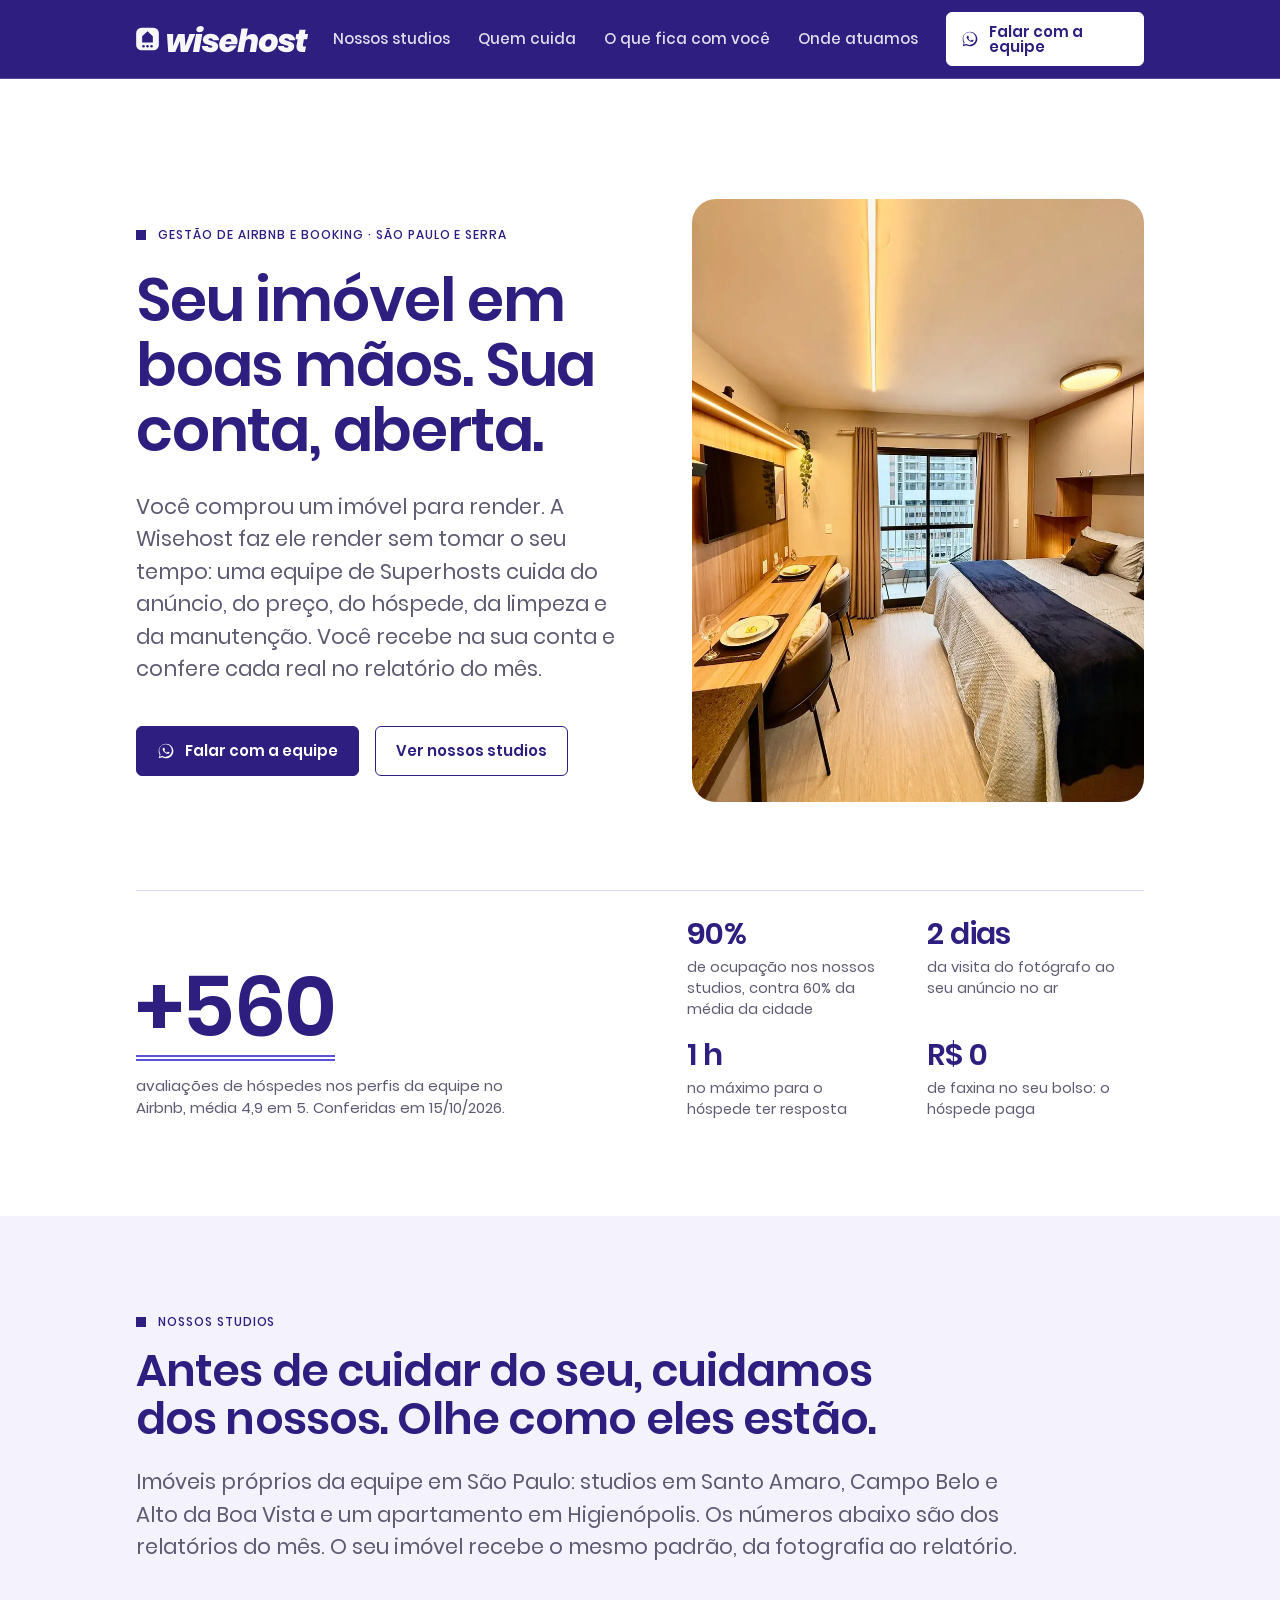
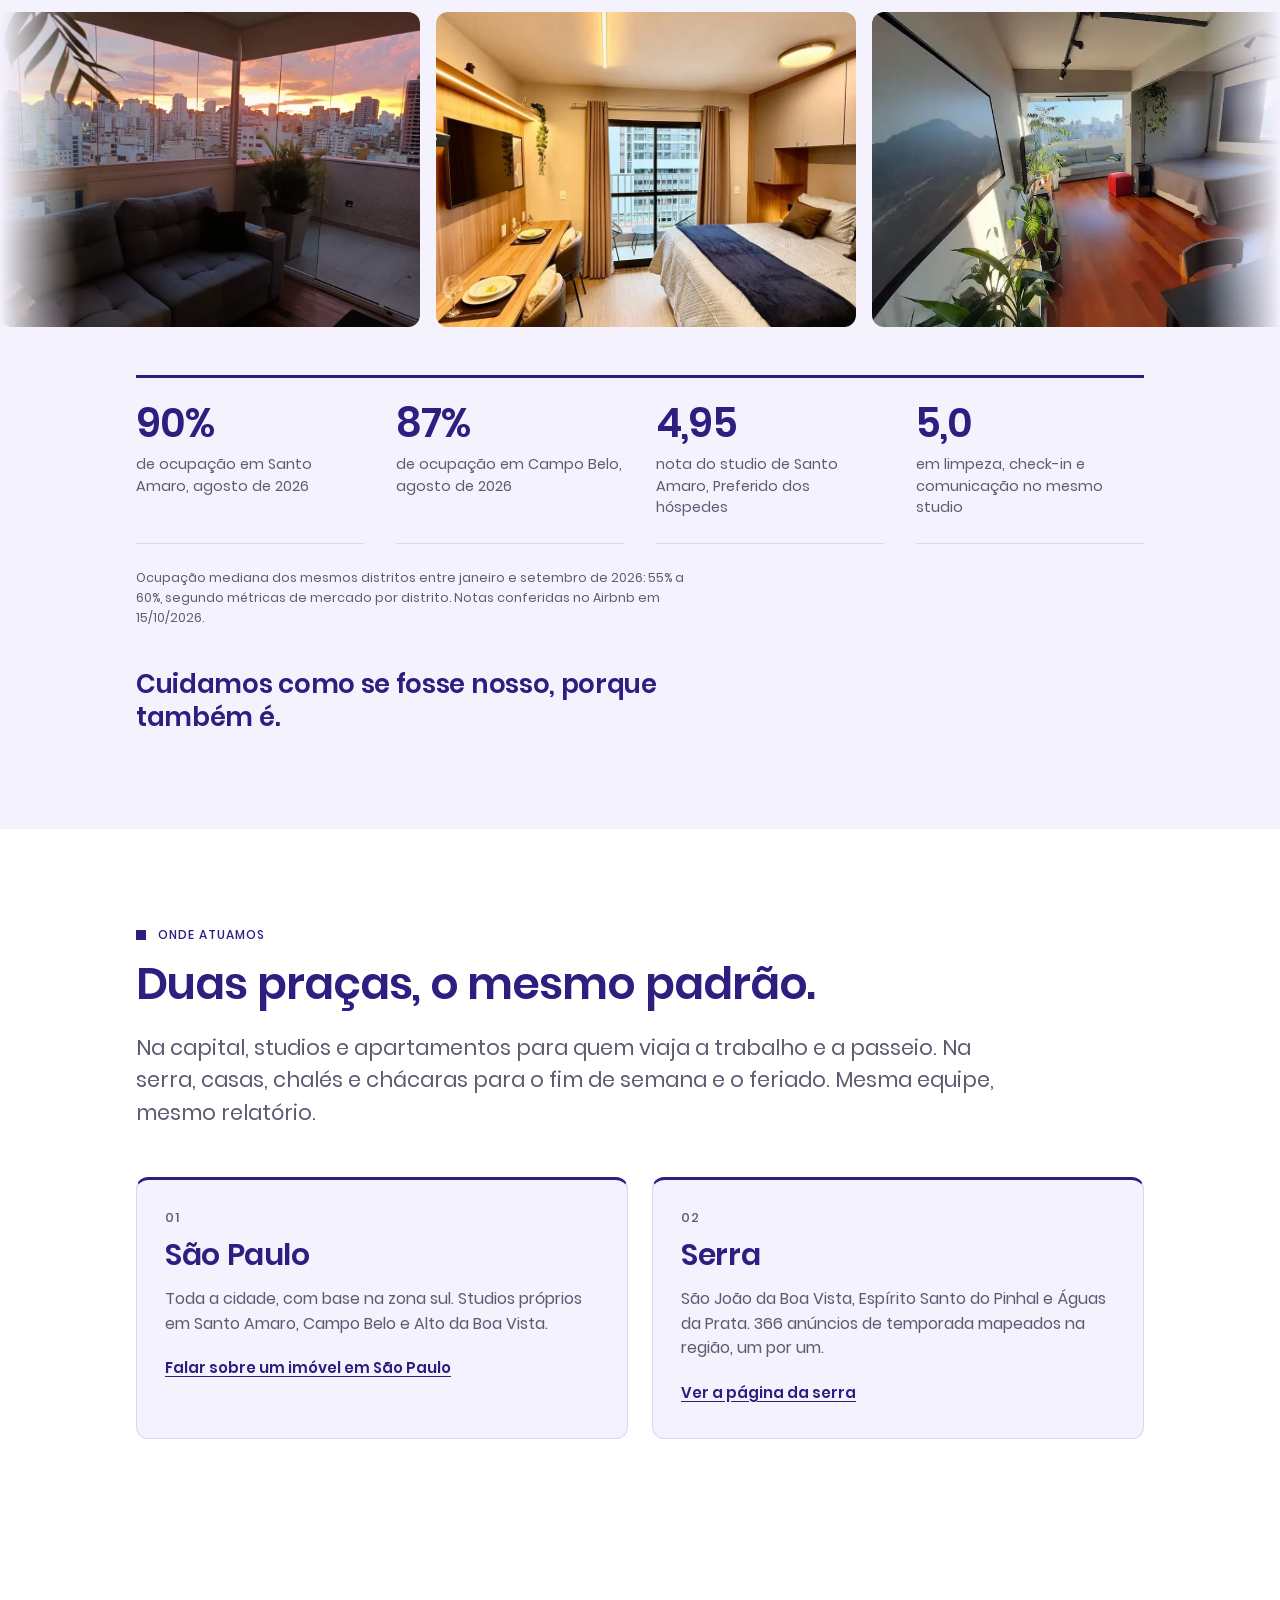
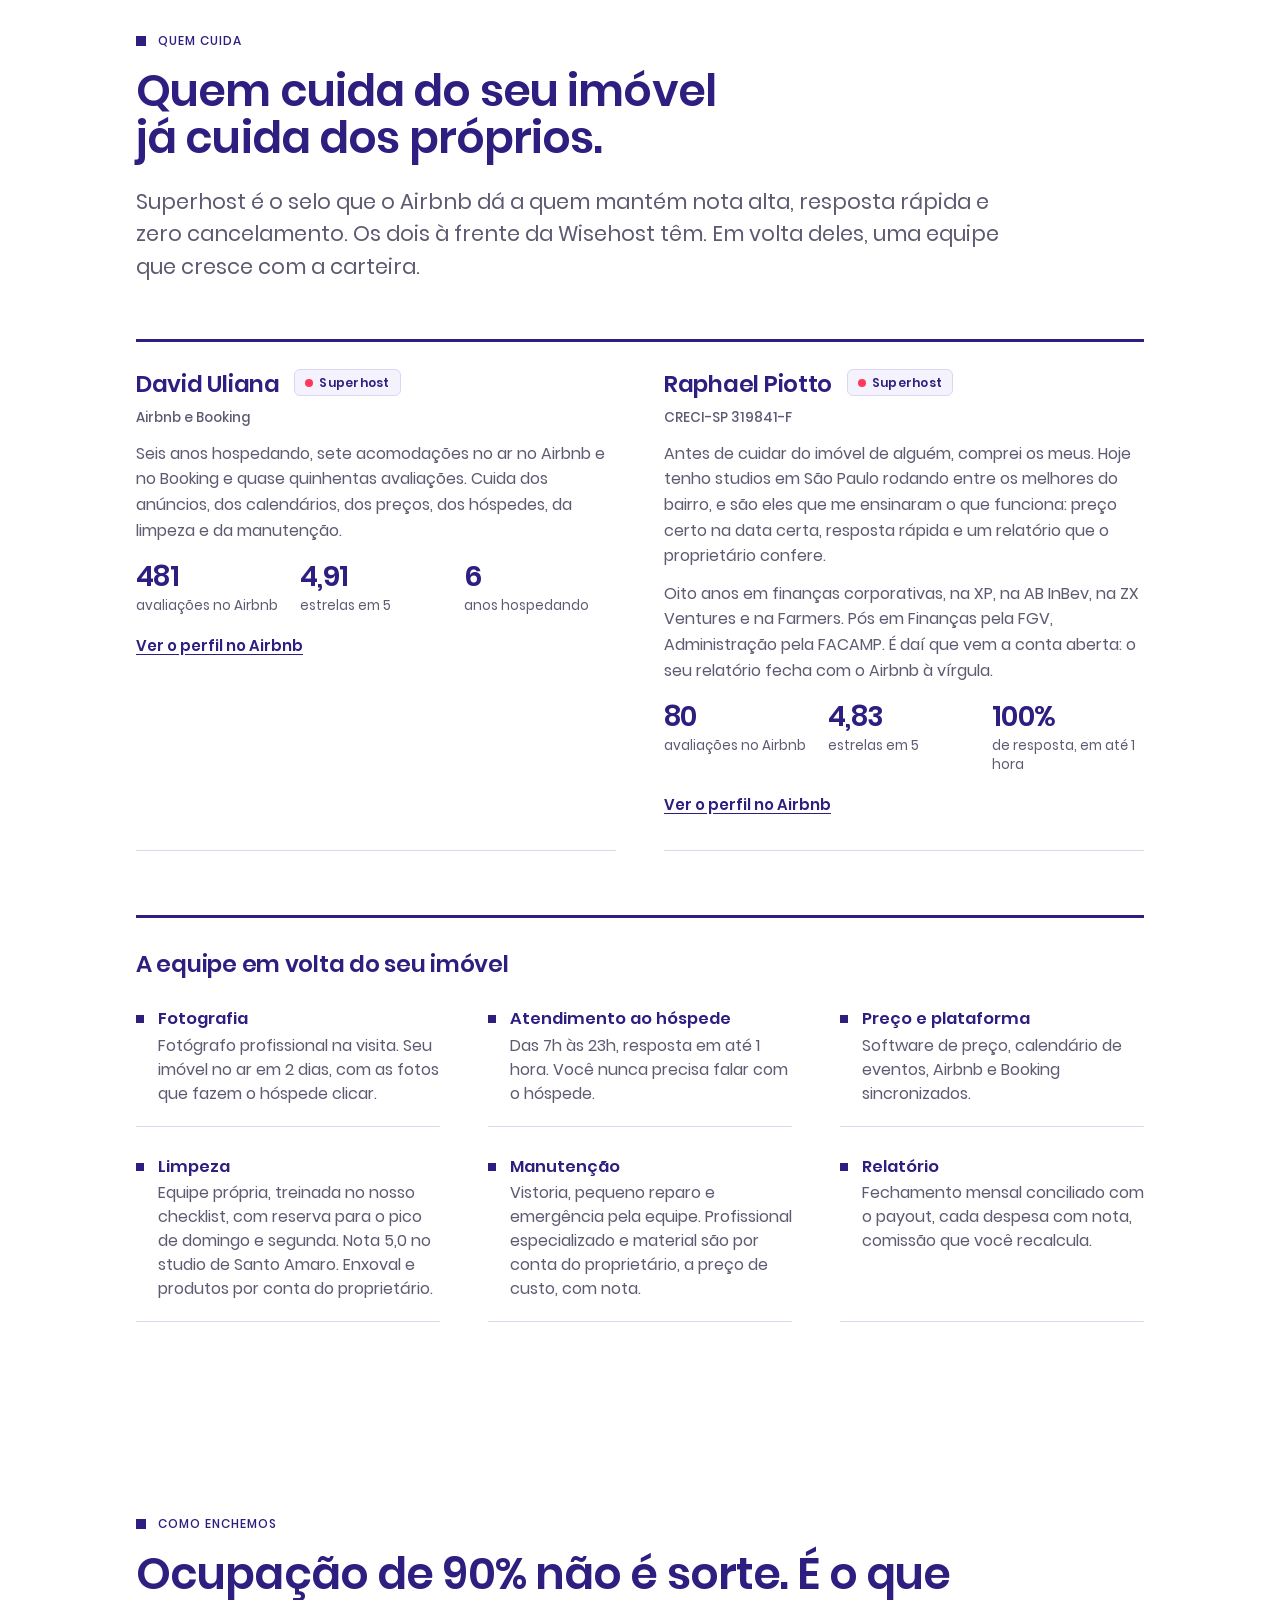
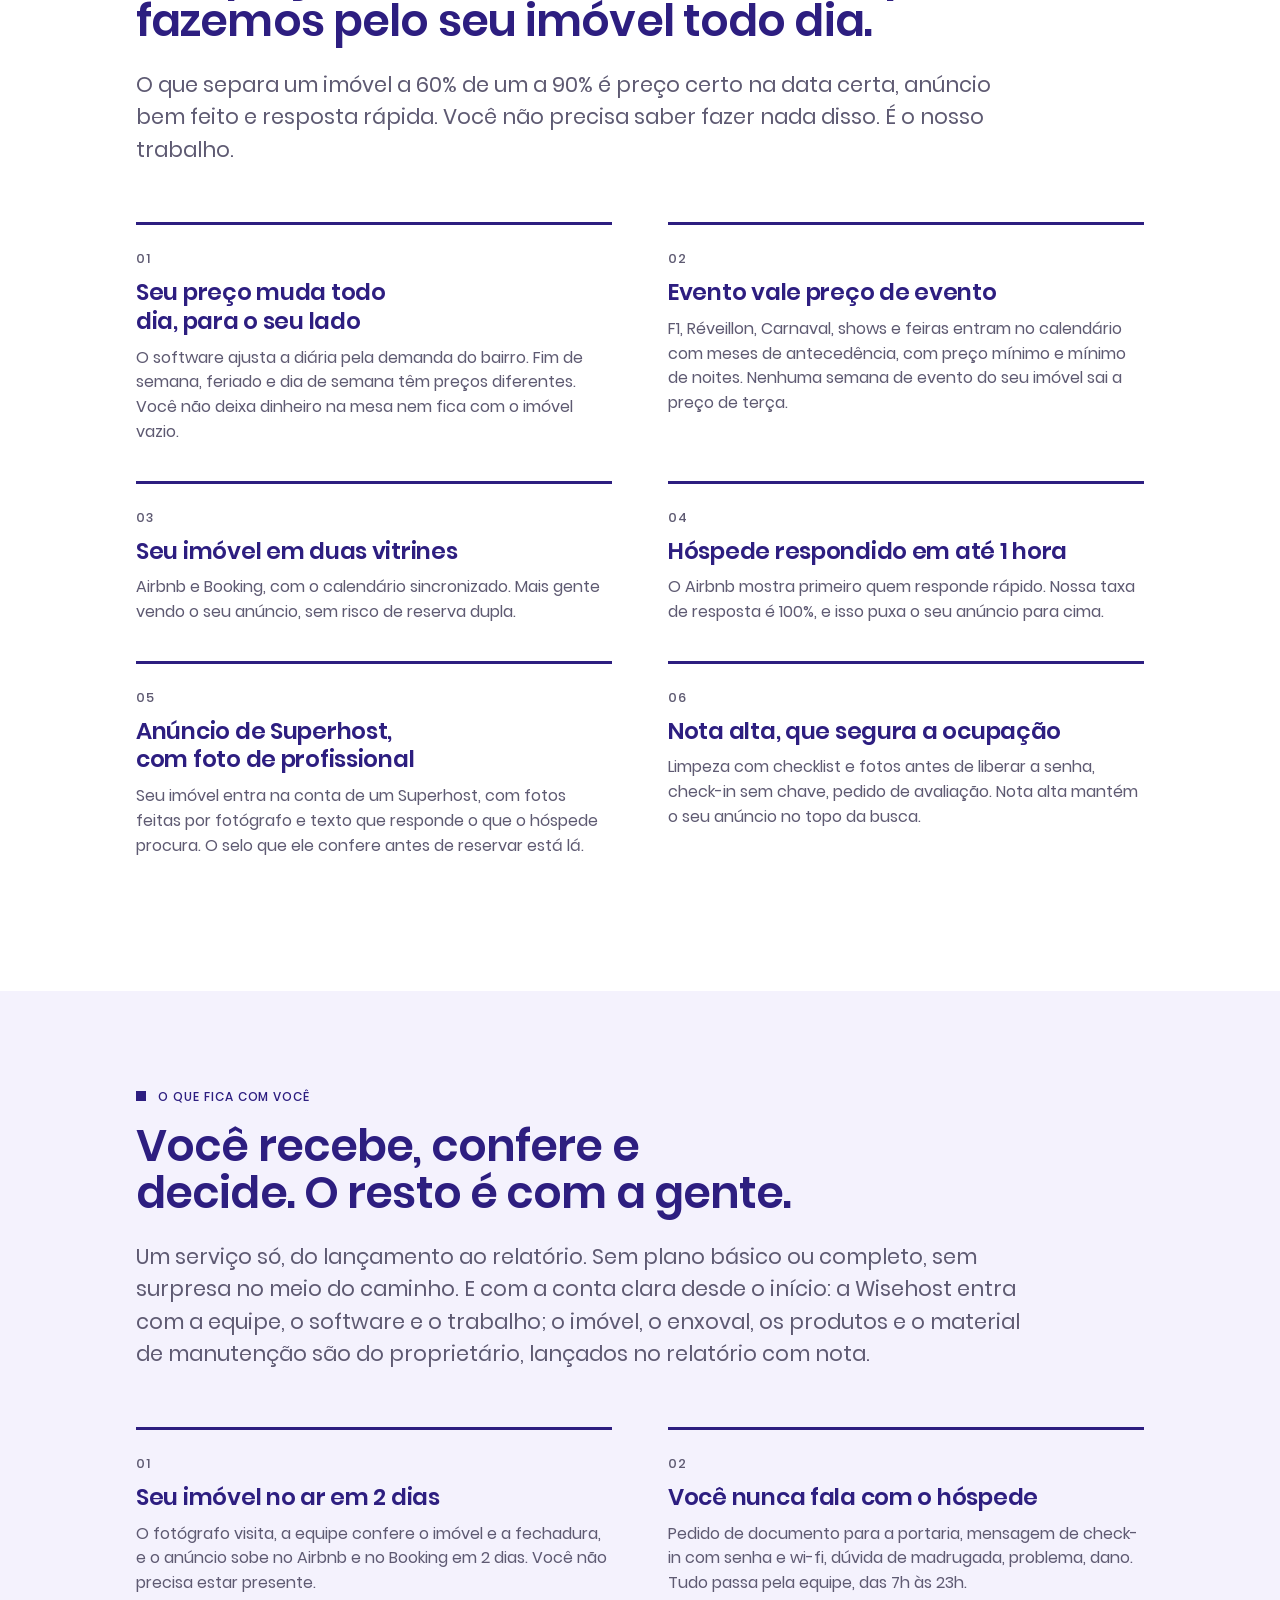
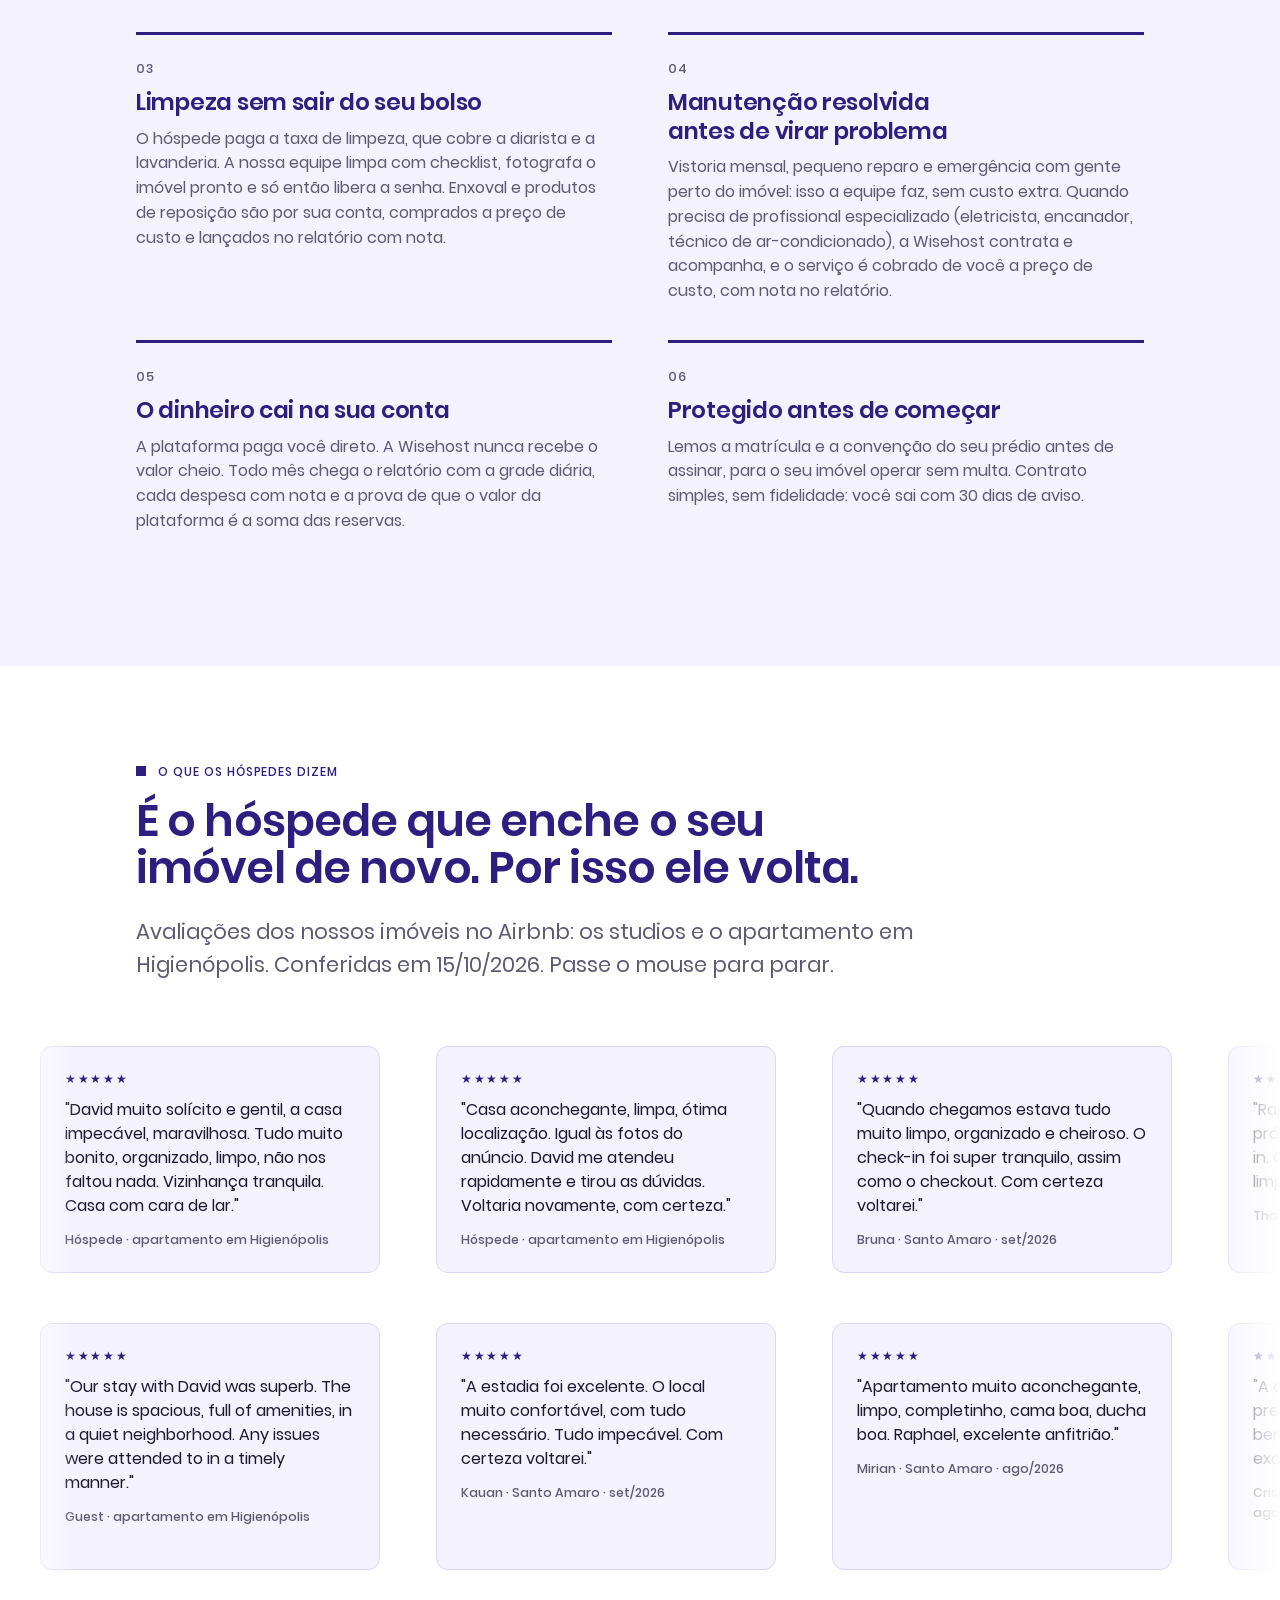
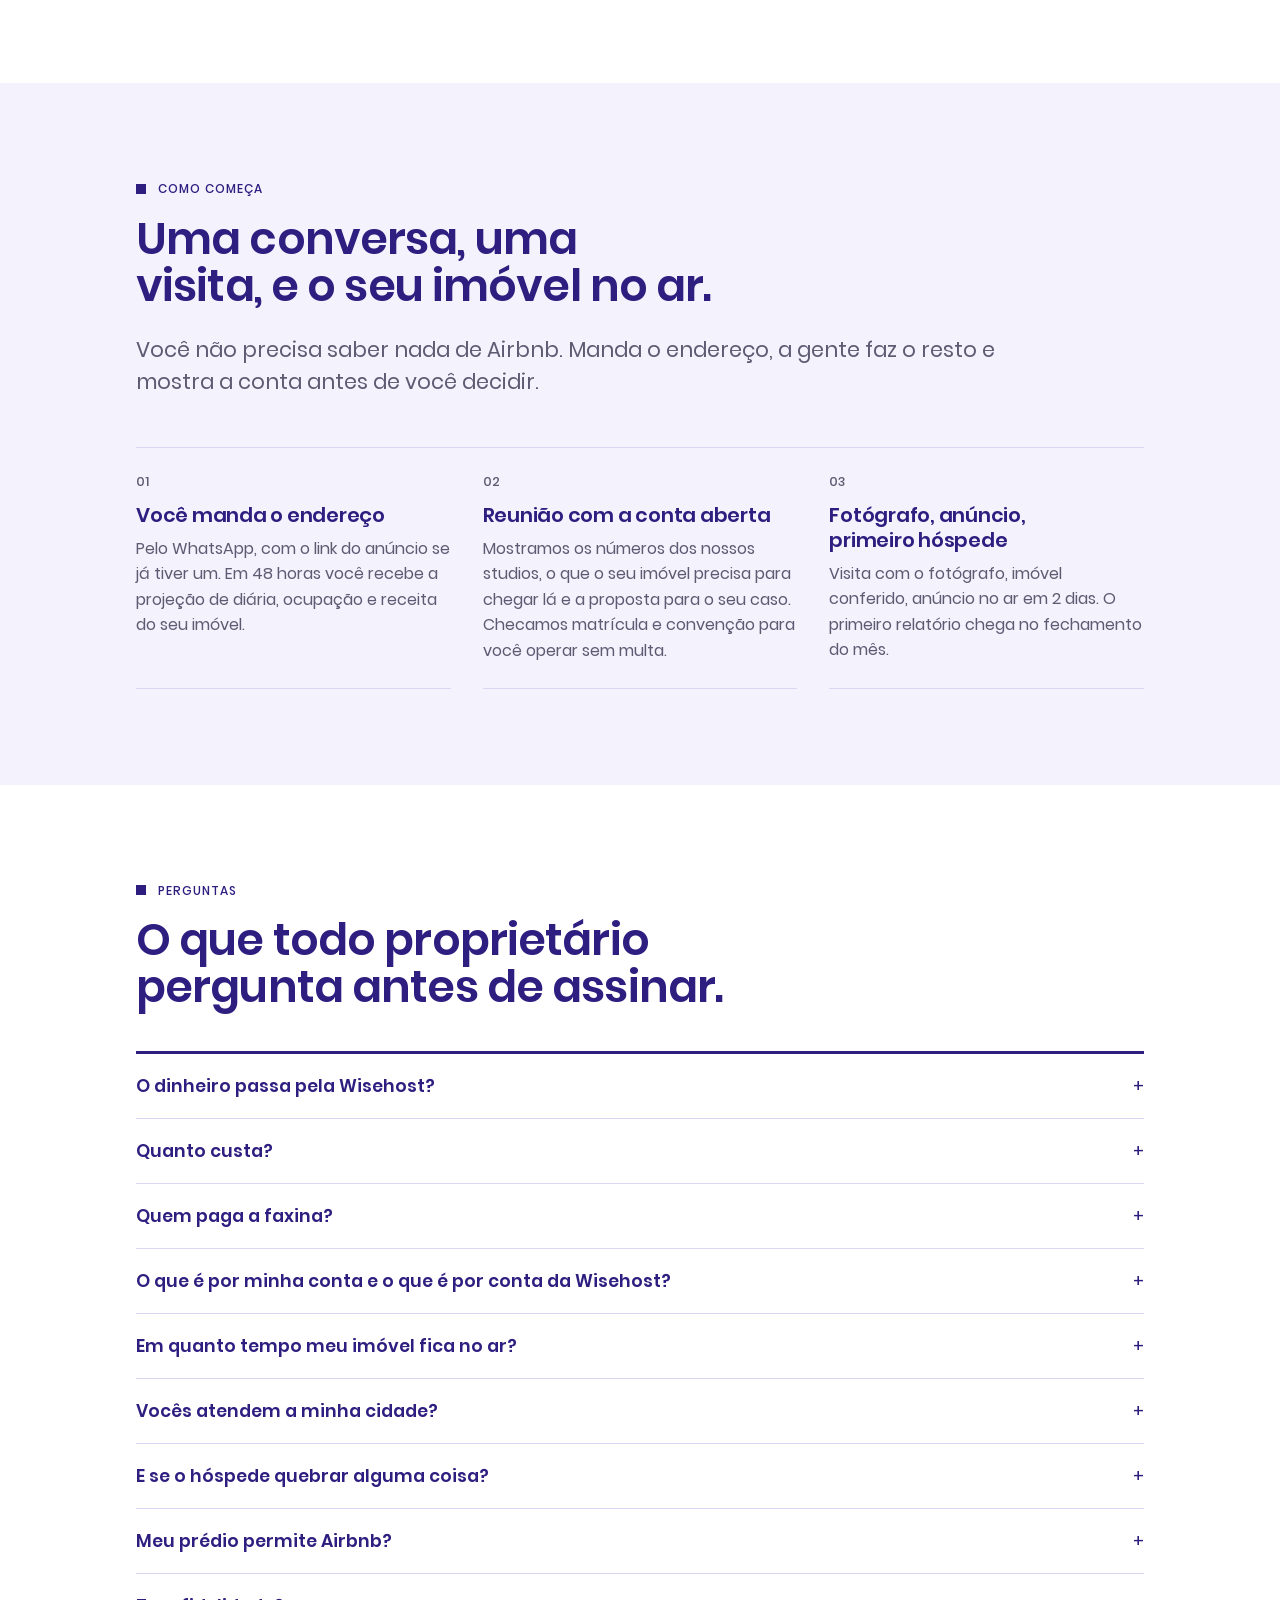
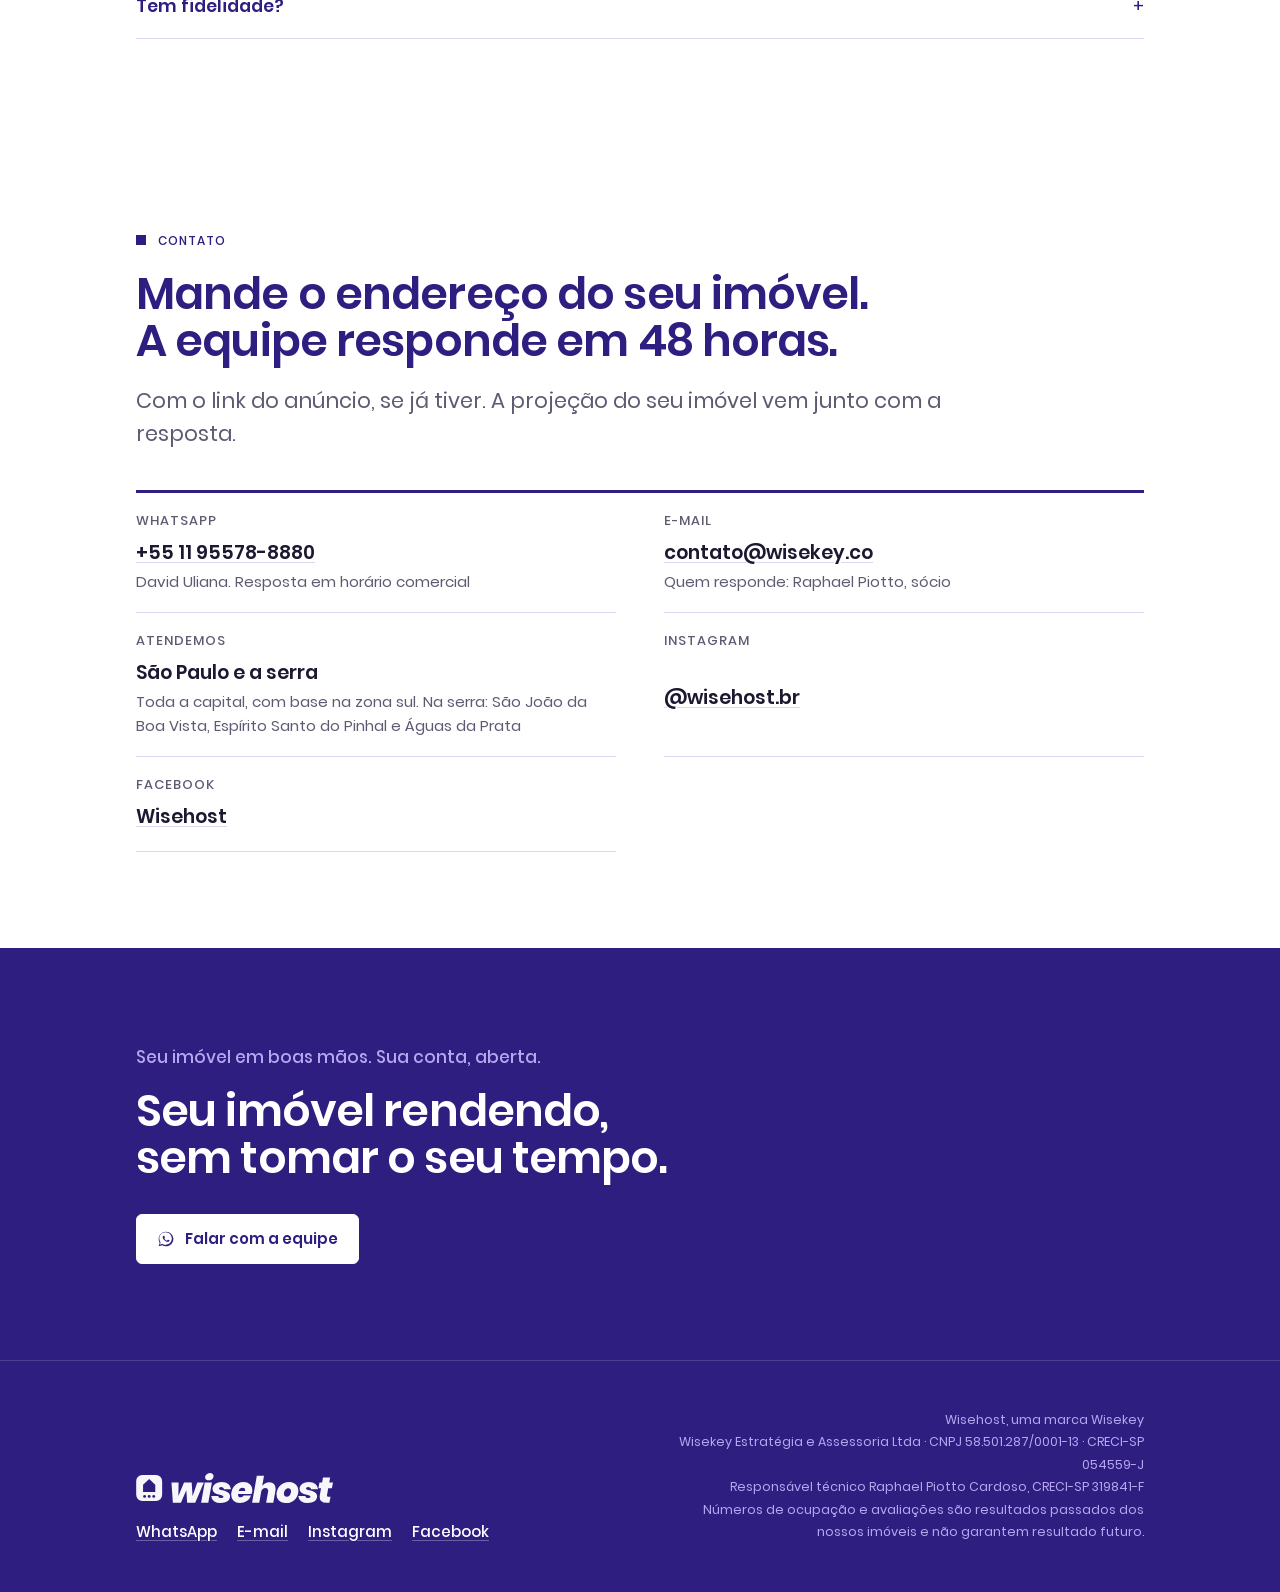
==== commit 208da009: "Link da página Wisehost no Facebook em contato, rodapé e schema Co-Authored-By: Claude Opus 5.5 <nor" ====
--- a/index.html
+++ b/index.html
@@ -40,7 +40,7 @@
   "areaServed": ["São Paulo, SP", "São João da Boa Vista, SP", "Espírito Santo do Pinhal, SP", "Águas da Prata, SP"],
   "founder": {"@type": "Person", "name": "Raphael Piotto Cardoso"},
   "knowsAbout": ["Airbnb", "Booking.com", "aluguel por temporada", "gestão de studios", "co-hosting"],
-  "parentOrganization": {"@type": "Organization", "name": "Wisekey", "sameAs": "https://www.instagram.com/wisehost.br/"}
+  "parentOrganization": {"@type": "Organization", "name": "Wisekey", "sameAs": ["https://www.instagram.com/wisehost.br/", "https://www.facebook.com/profile.php?id=61595593742143"]}
 }
 </script>
 
@@ -346,6 +346,7 @@
     <div class="row"><dt>E-mail</dt><dd><a href="mailto:contato@wisekey.co">contato@wisekey.co</a><small>Quem responde: Raphael Piotto, sócio</small></dd></div>
     <div class="row"><dt>Atendemos</dt><dd>São Paulo e a serra<small>Toda a capital, com base na zona sul. Na serra: São João da Boa Vista, Espírito Santo do Pinhal e Águas da Prata</small></dd></div>
     <div class="row"><dt>Instagram</dt><dd><a href="https://www.instagram.com/wisehost.br/" target="_blank" rel="noopener">@wisehost.br</a></dd></div>
+    <div class="row"><dt>Facebook</dt><dd><a href="https://www.facebook.com/profile.php?id=61595593742143" target="_blank" rel="noopener">Wisehost</a></dd></div>
   </dl>
 </div></section>
 
@@ -364,6 +365,7 @@
       <a href="https://wa.me/5511955788880" target="_blank" rel="noopener">WhatsApp</a>
       <a href="mailto:contato@wisekey.co">E-mail</a>
       <a href="https://www.instagram.com/wisehost.br/" target="_blank" rel="noopener">Instagram</a>
+      <a href="https://www.facebook.com/profile.php?id=61595593742143" target="_blank" rel="noopener">Facebook</a>
     </div>
   </div>
   <div class="legal">Wisehost, uma marca Wisekey<br>Wisekey Estratégia e Assessoria Ltda · CNPJ 58.501.287/0001-13 · CRECI-SP 054559-J<br>Responsável técnico Raphael Piotto Cardoso, CRECI-SP 319841-F<br>Números de ocupação e avaliações são resultados passados dos nossos imóveis e não garantem resultado futuro.</div>
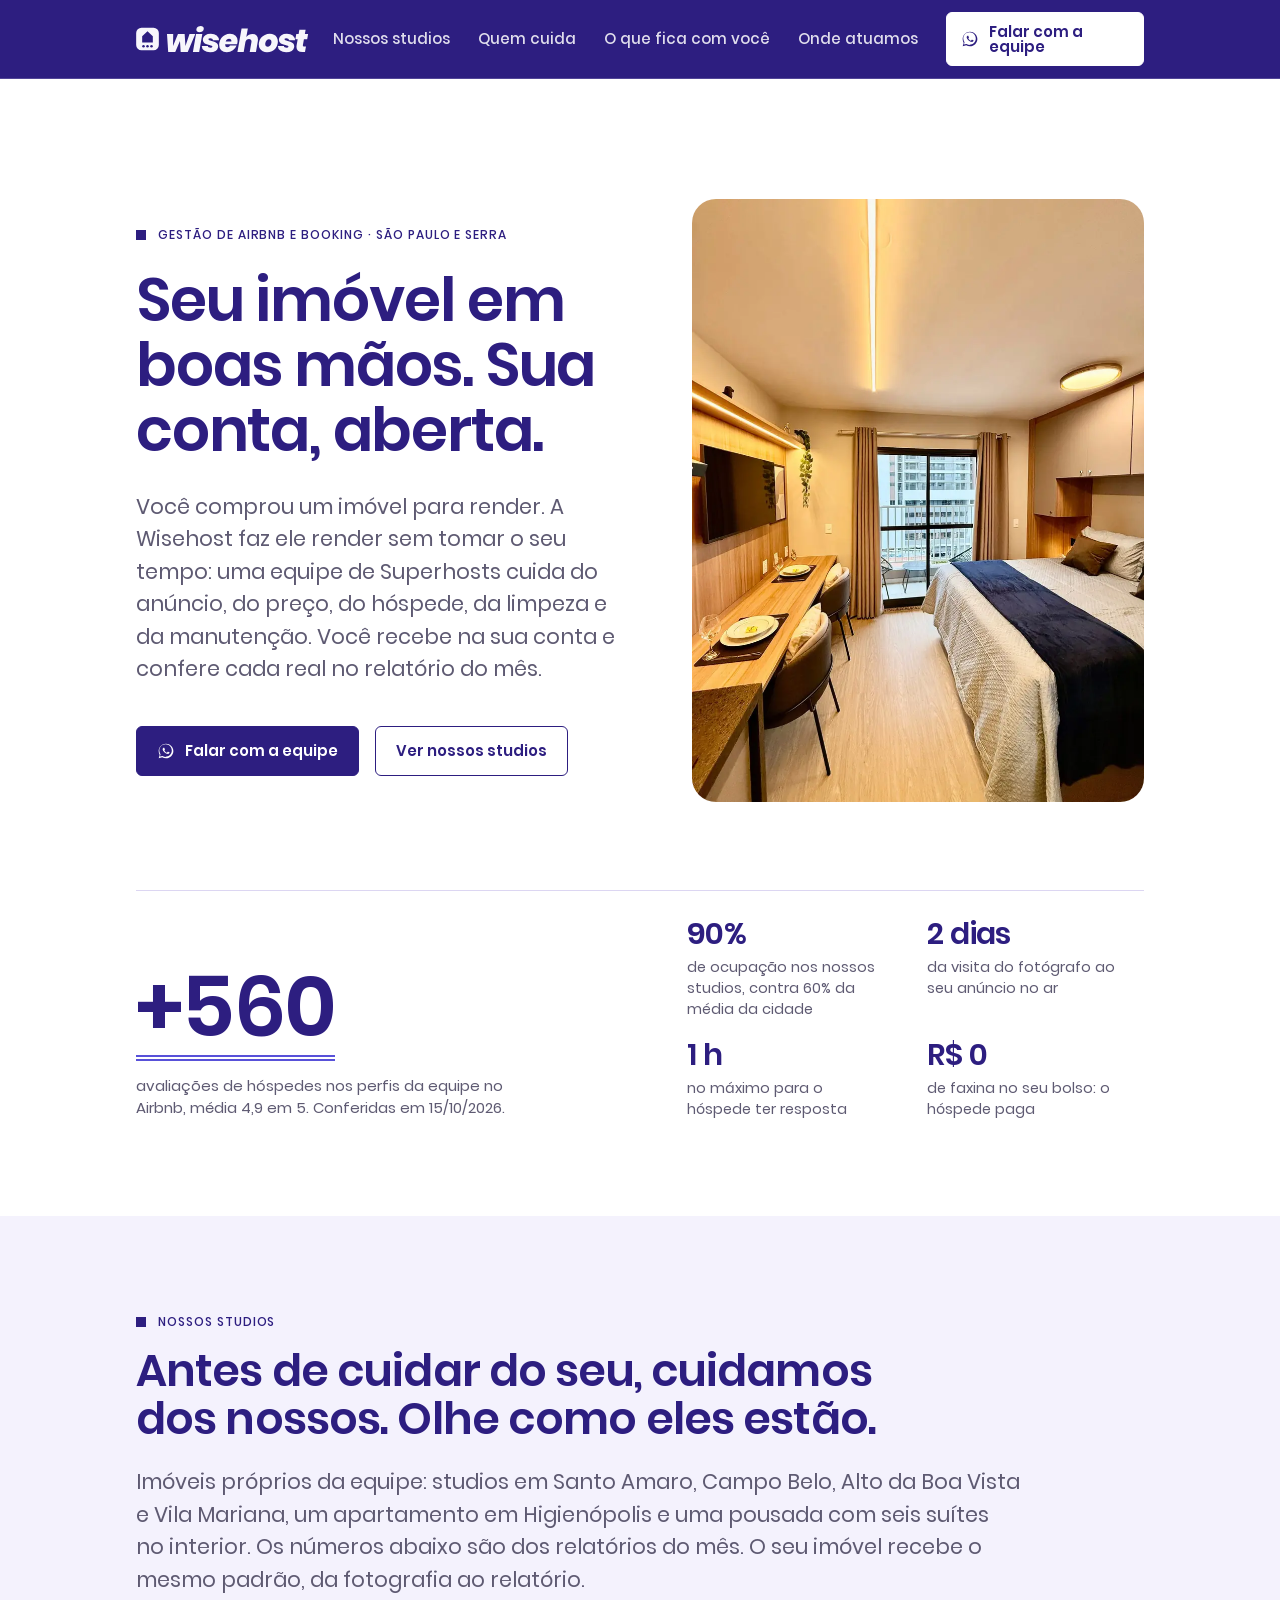
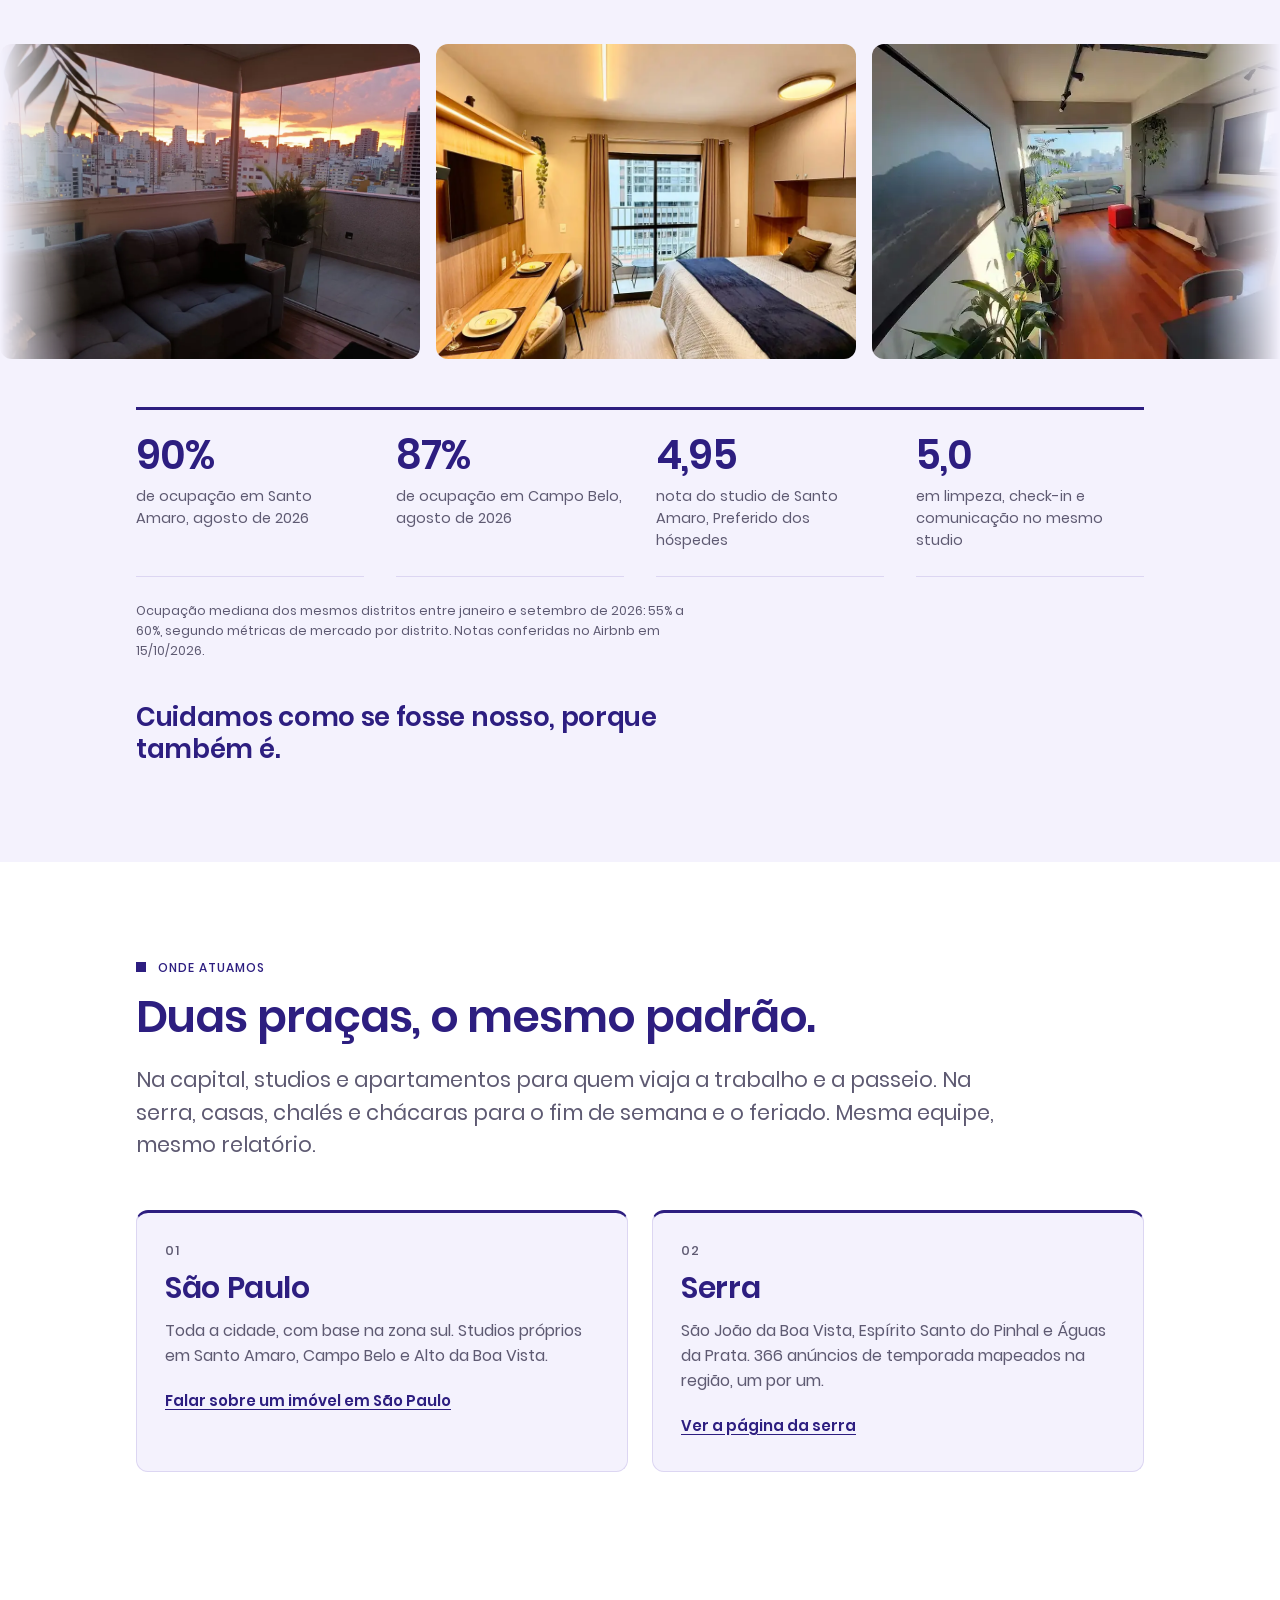
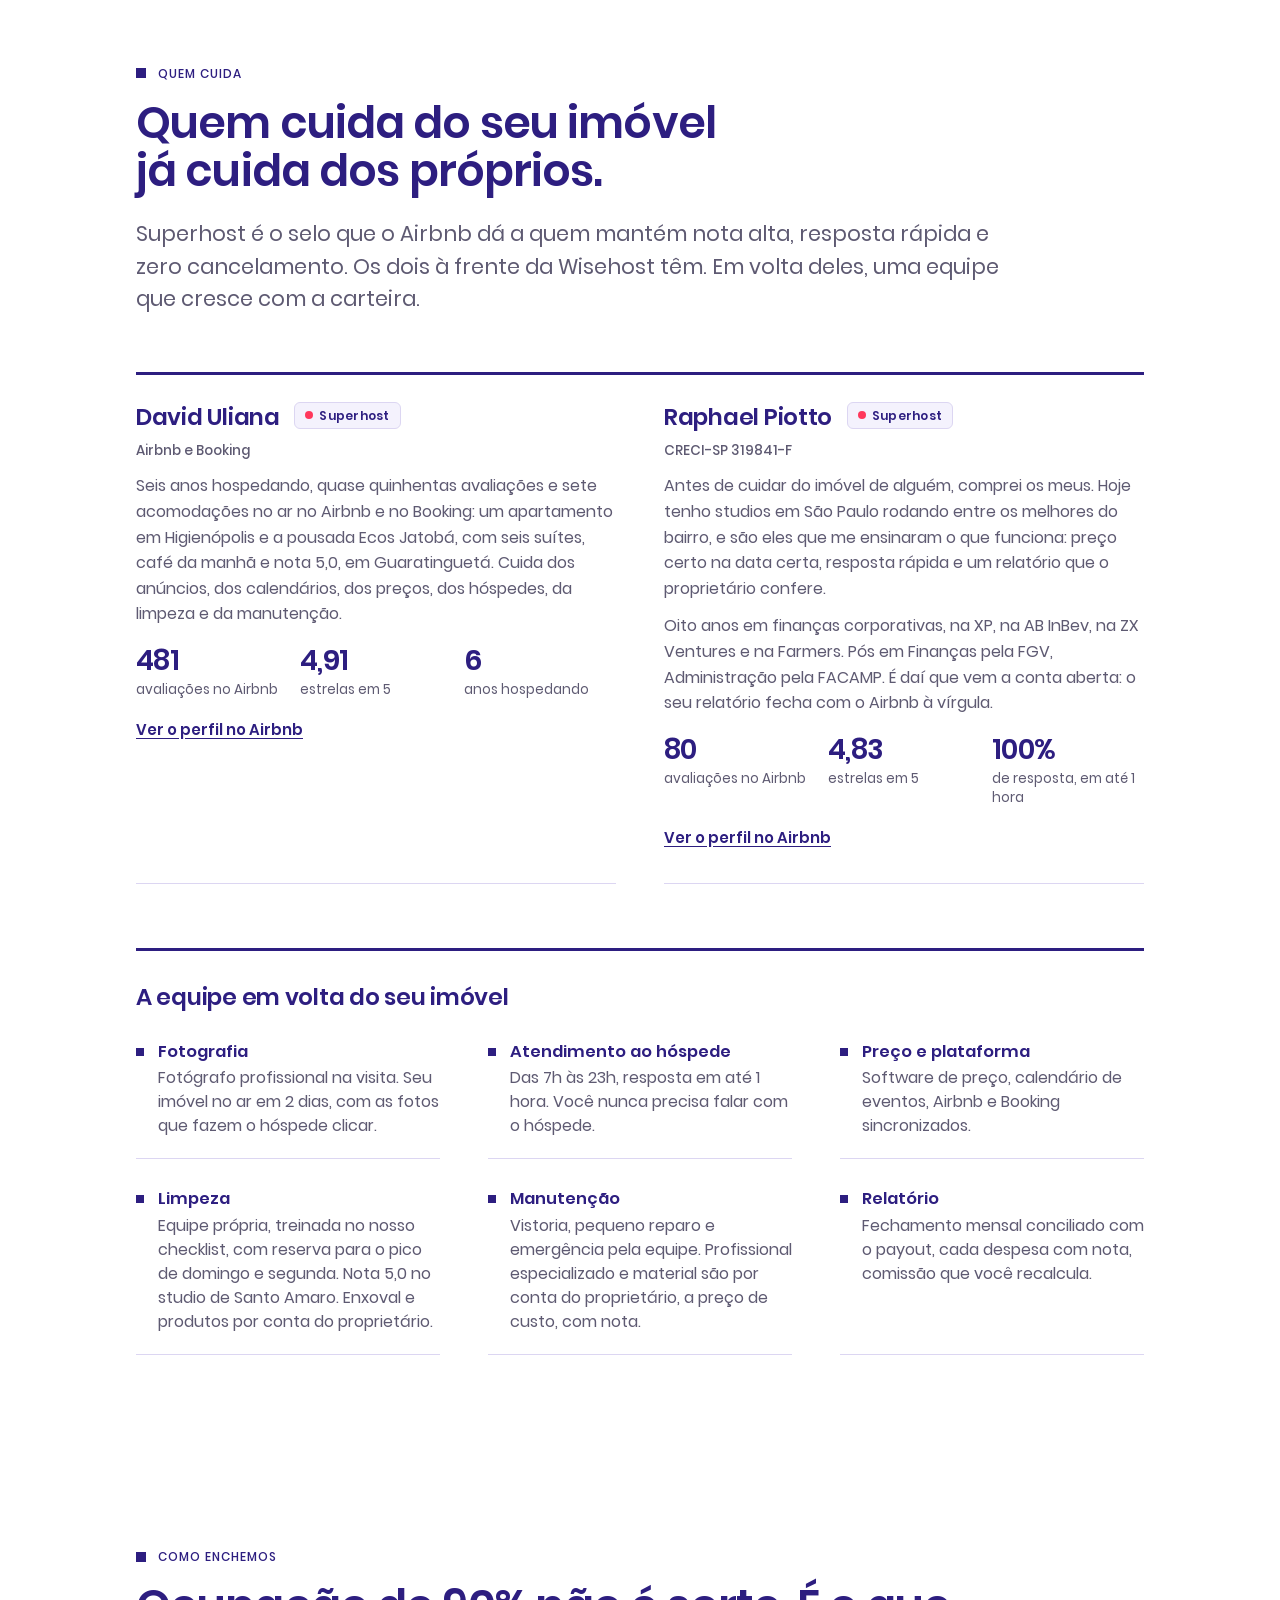
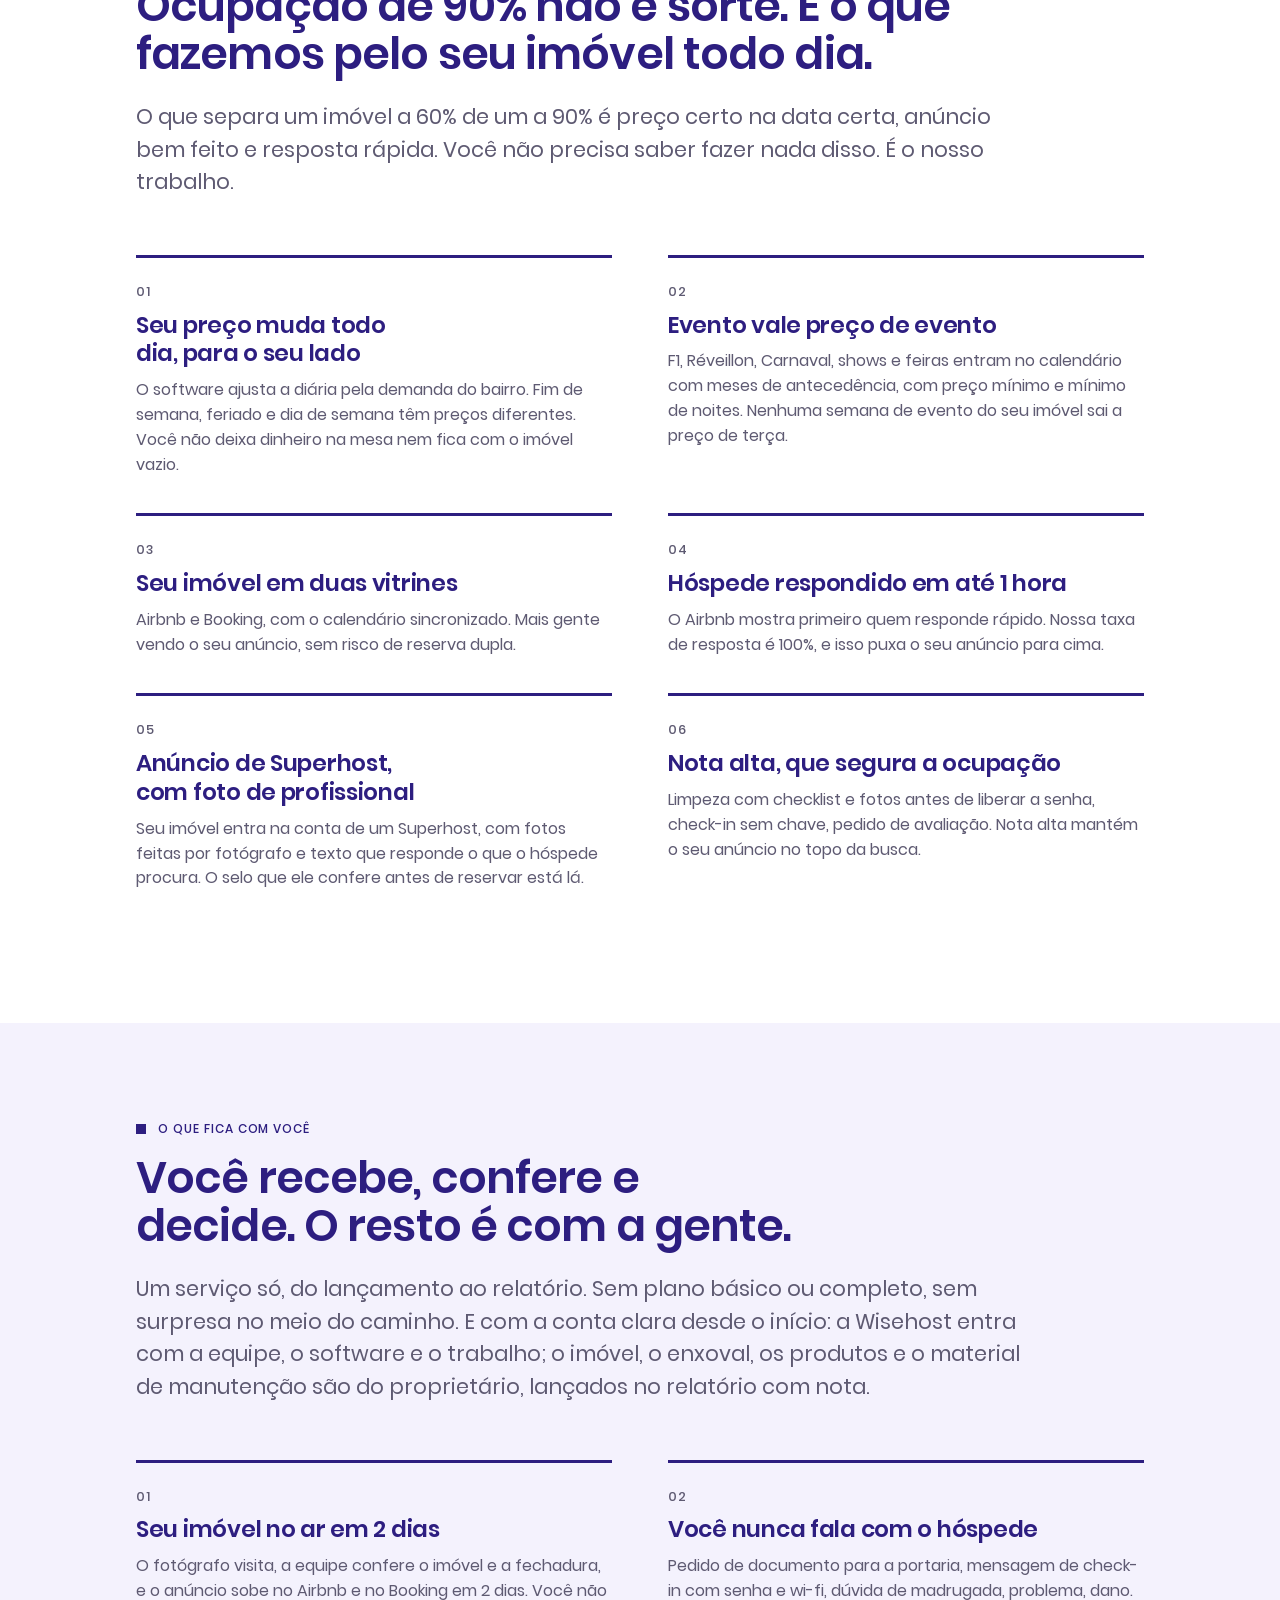
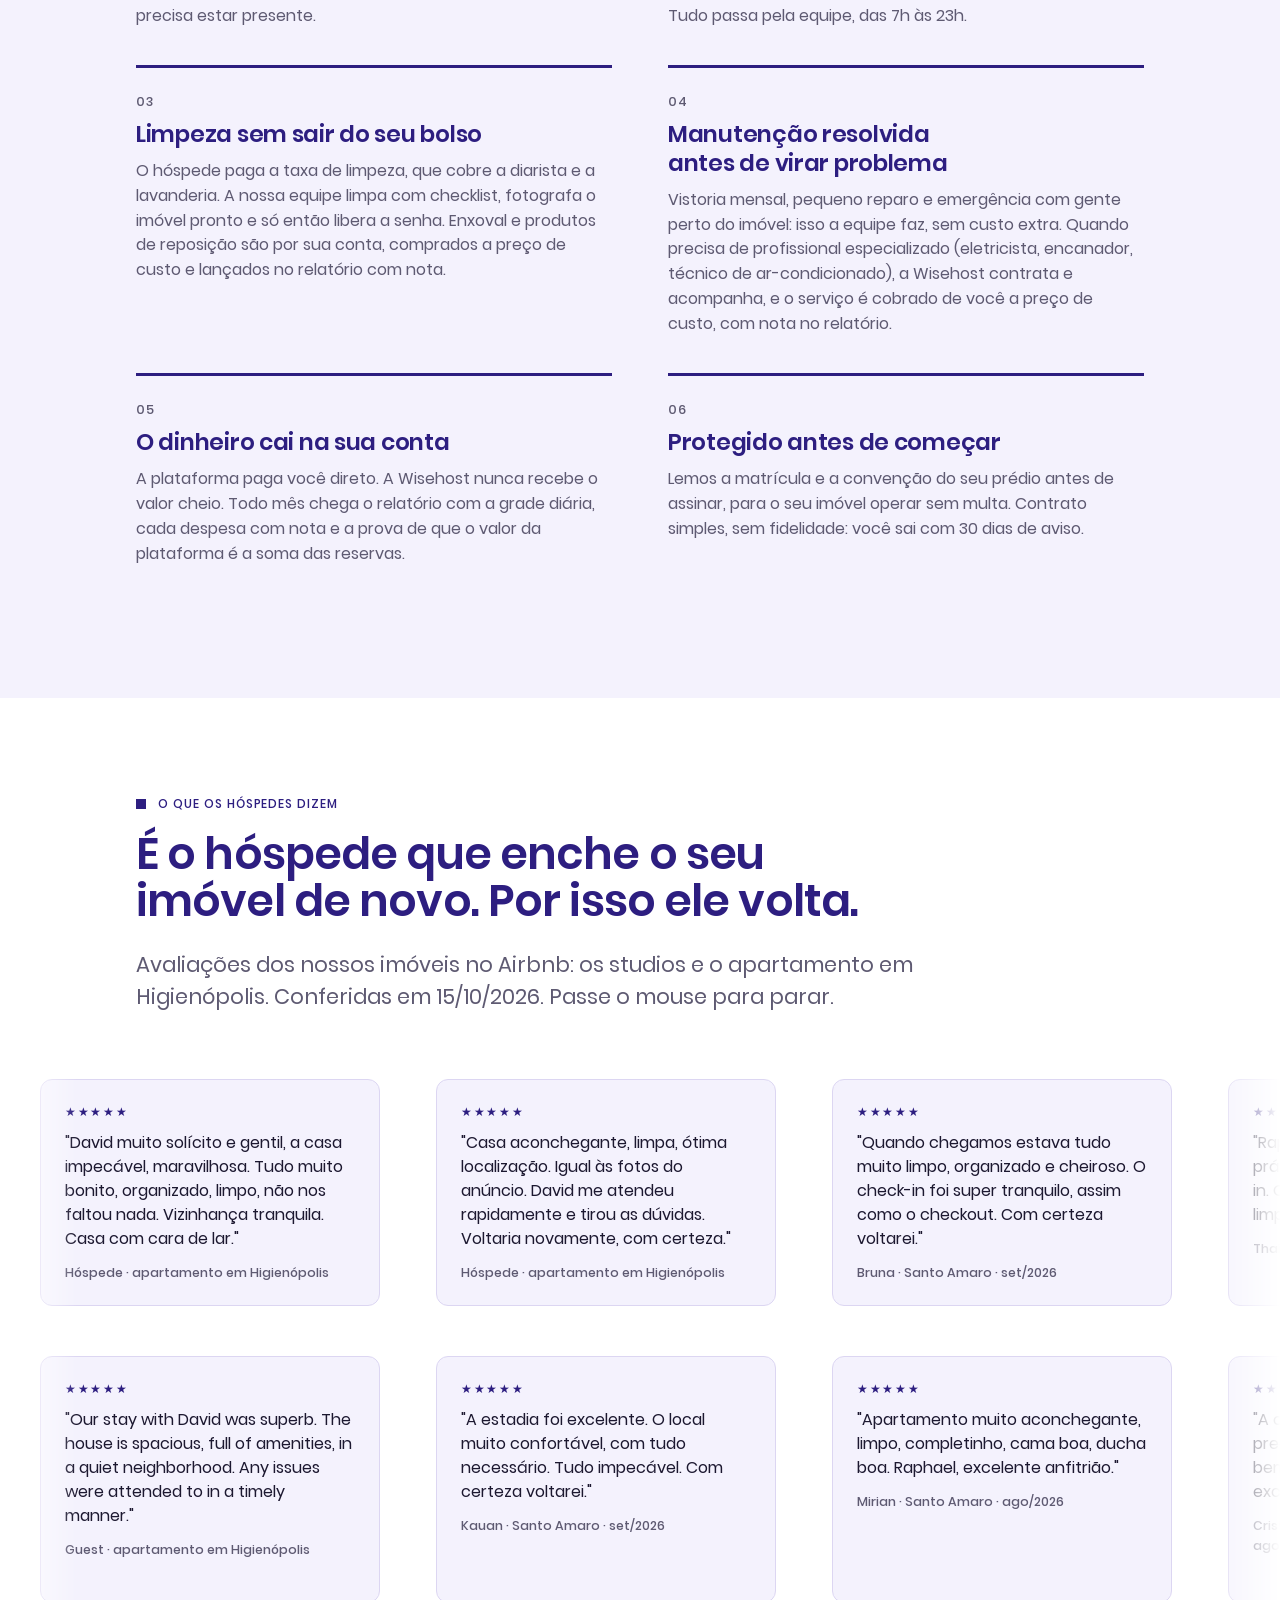
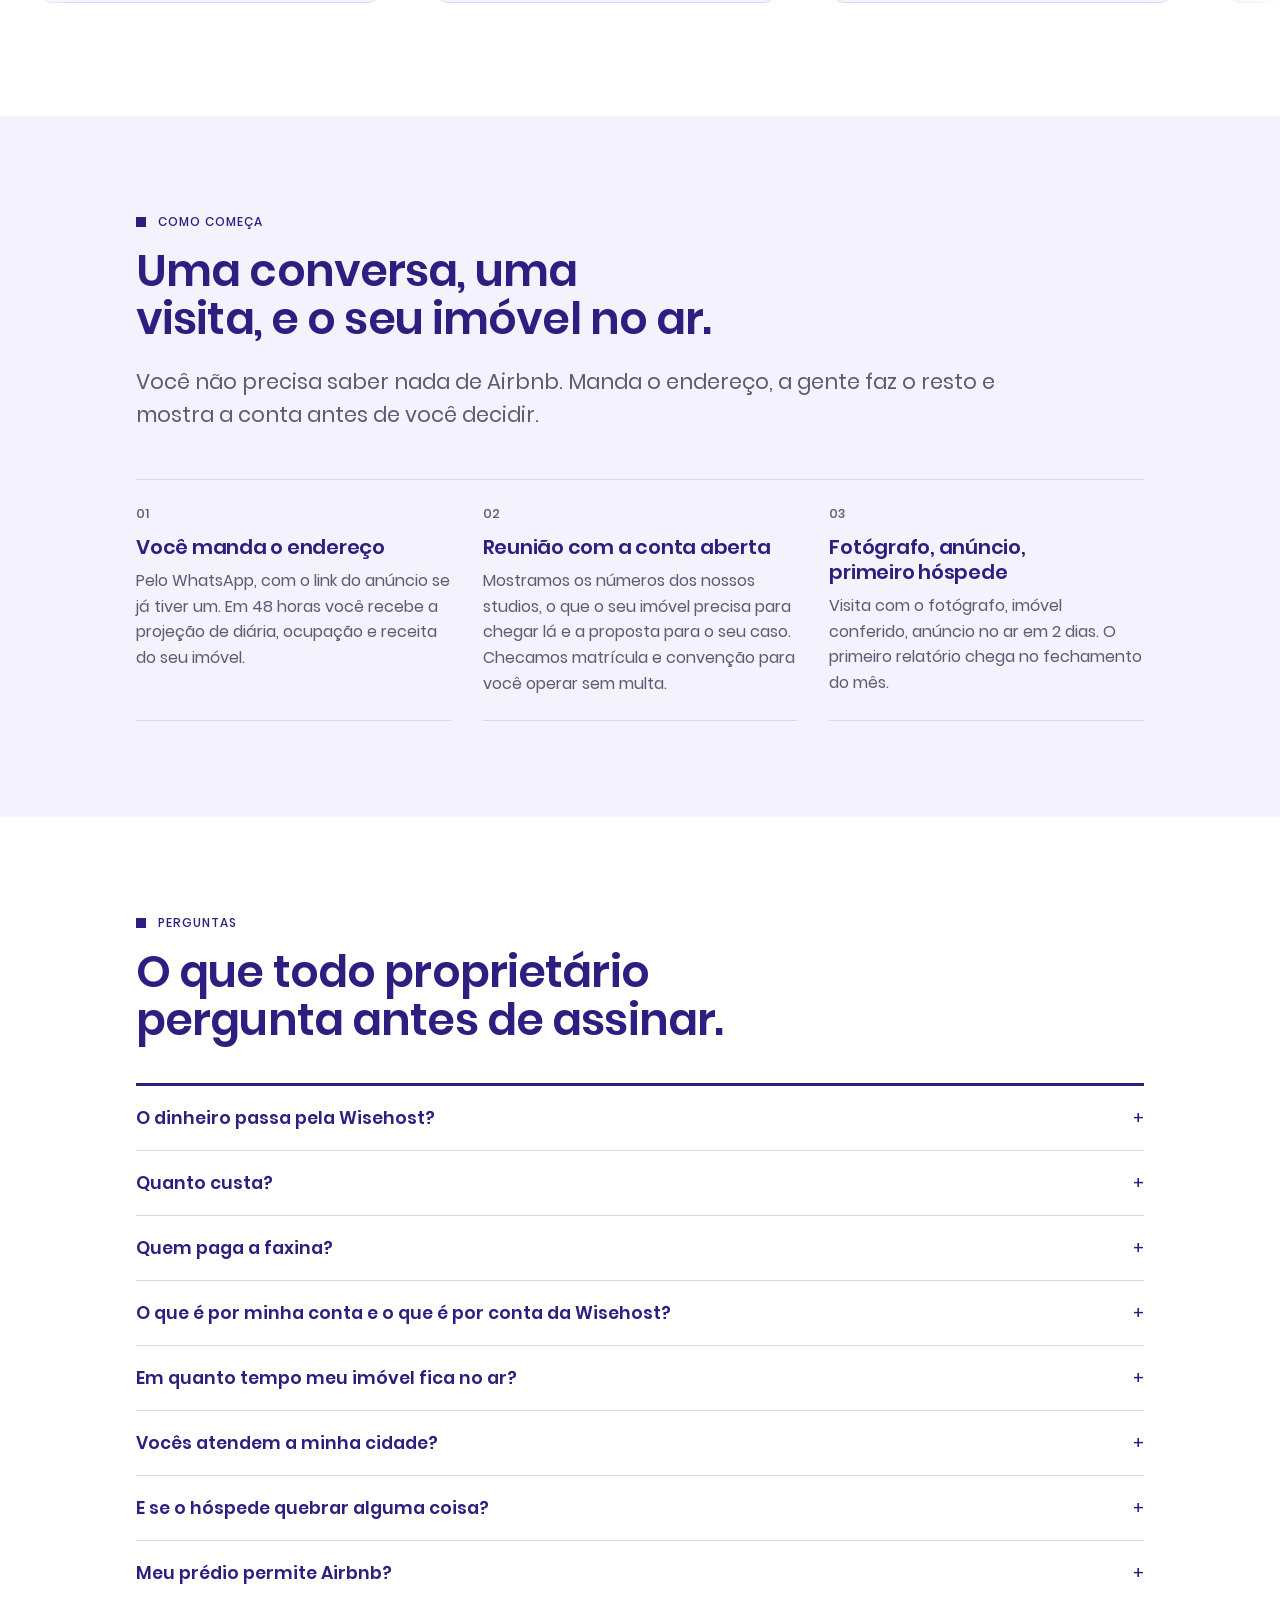
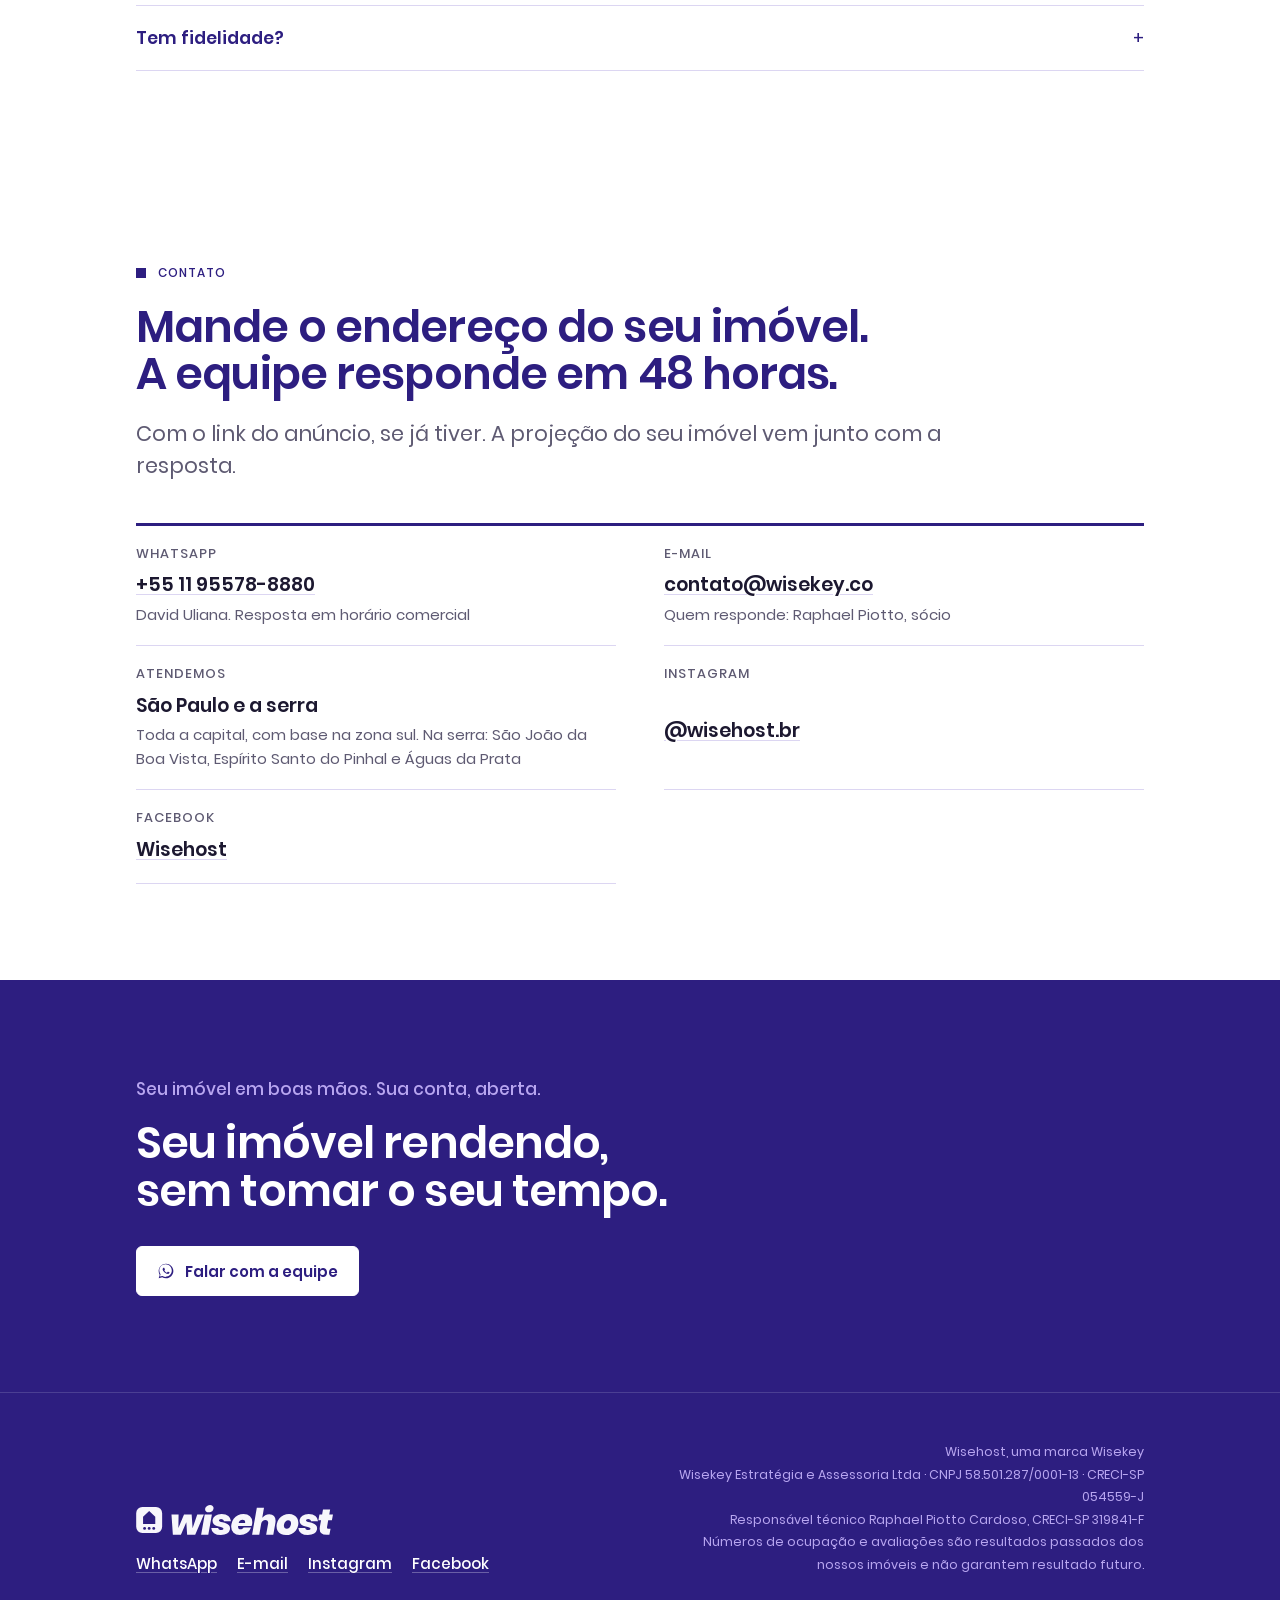
==== commit 1ffb8a52: "Pousada do David e studio de Vila Mariana no texto" ====
--- a/index.html
+++ b/index.html
@@ -99,7 +99,7 @@
 <section class="tint" id="studios"><div class="wrap">
   <div class="sec-h">
     <div><p class="eyebrow">Nossos studios</p><h2 class="r">Antes de cuidar do seu, cuidamos dos nossos. Olhe como eles estão.</h2></div>
-    <p class="lede"><span class="r">Imóveis próprios da equipe em São Paulo: studios em Santo Amaro, Campo Belo e Alto da Boa Vista e um apartamento em Higienópolis. Os números abaixo são dos relatórios do mês. O seu imóvel recebe o mesmo padrão, da fotografia ao relatório.</span></p>
+    <p class="lede"><span class="r">Imóveis próprios da equipe: studios em Santo Amaro, Campo Belo, Alto da Boa Vista e Vila Mariana, um apartamento em Higienópolis e uma pousada com seis suítes no interior. Os números abaixo são dos relatórios do mês. O seu imóvel recebe o mesmo padrão, da fotografia ao relatório.</span></p>
   </div>
 </div>
   <div class="marquee slow r block" aria-label="Fotos dos nossos studios"><div class="track">
@@ -183,7 +183,7 @@
     <div class="pp">
       <h3>David Uliana <span class="selo">Superhost</span></h3>
       <p class="tag">Airbnb e Booking</p>
-      <p>Seis anos hospedando, sete acomodações no ar no Airbnb e no Booking e quase quinhentas avaliações. Cuida dos anúncios, dos calendários, dos preços, dos hóspedes, da limpeza e da manutenção.</p>
+      <p>Seis anos hospedando, quase quinhentas avaliações e sete acomodações no ar no Airbnb e no Booking: um apartamento em Higienópolis e a pousada Ecos Jatobá, com seis suítes, café da manhã e nota 5,0, em Guaratinguetá. Cuida dos anúncios, dos calendários, dos preços, dos hóspedes, da limpeza e da manutenção.</p>
       <div class="stats">
         <div><div class="v n">481</div><div class="k">avaliações no Airbnb</div></div>
         <div><div class="v n">4,91</div><div class="k">estrelas em 5</div></div>
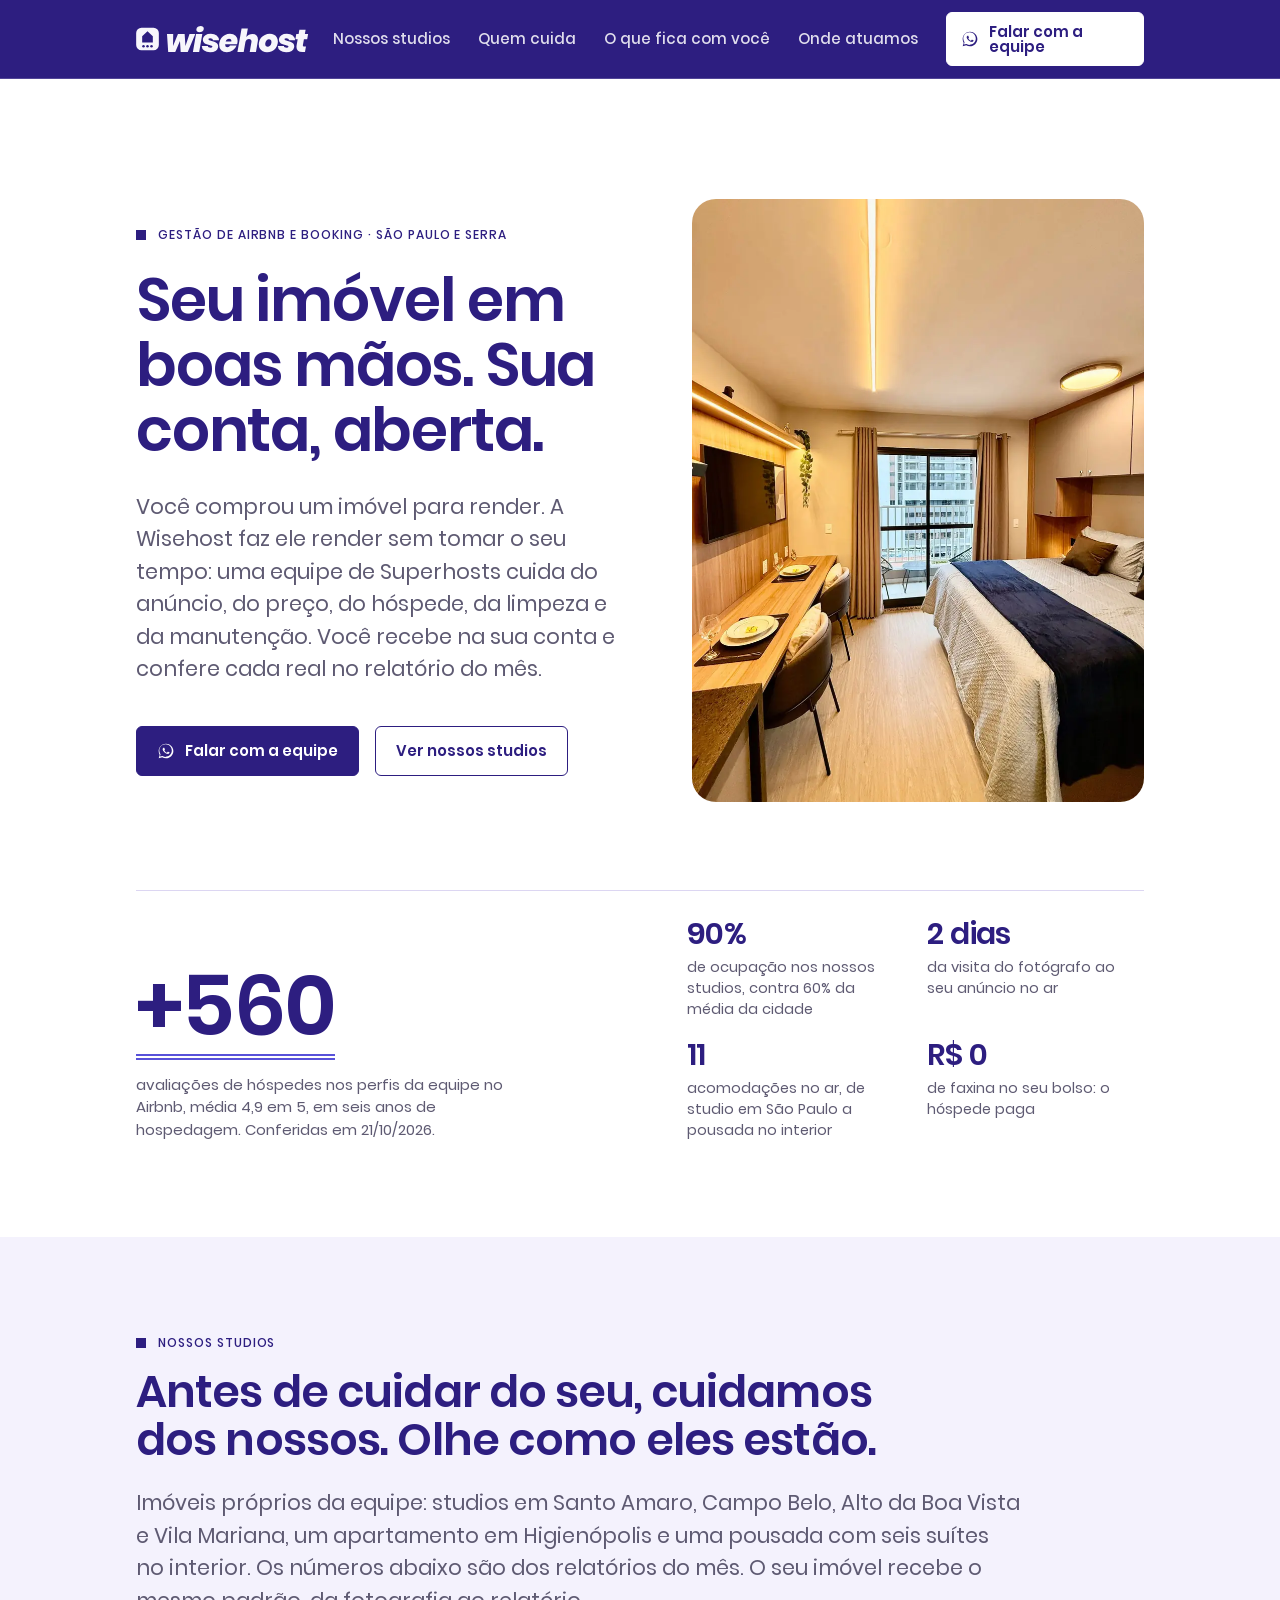
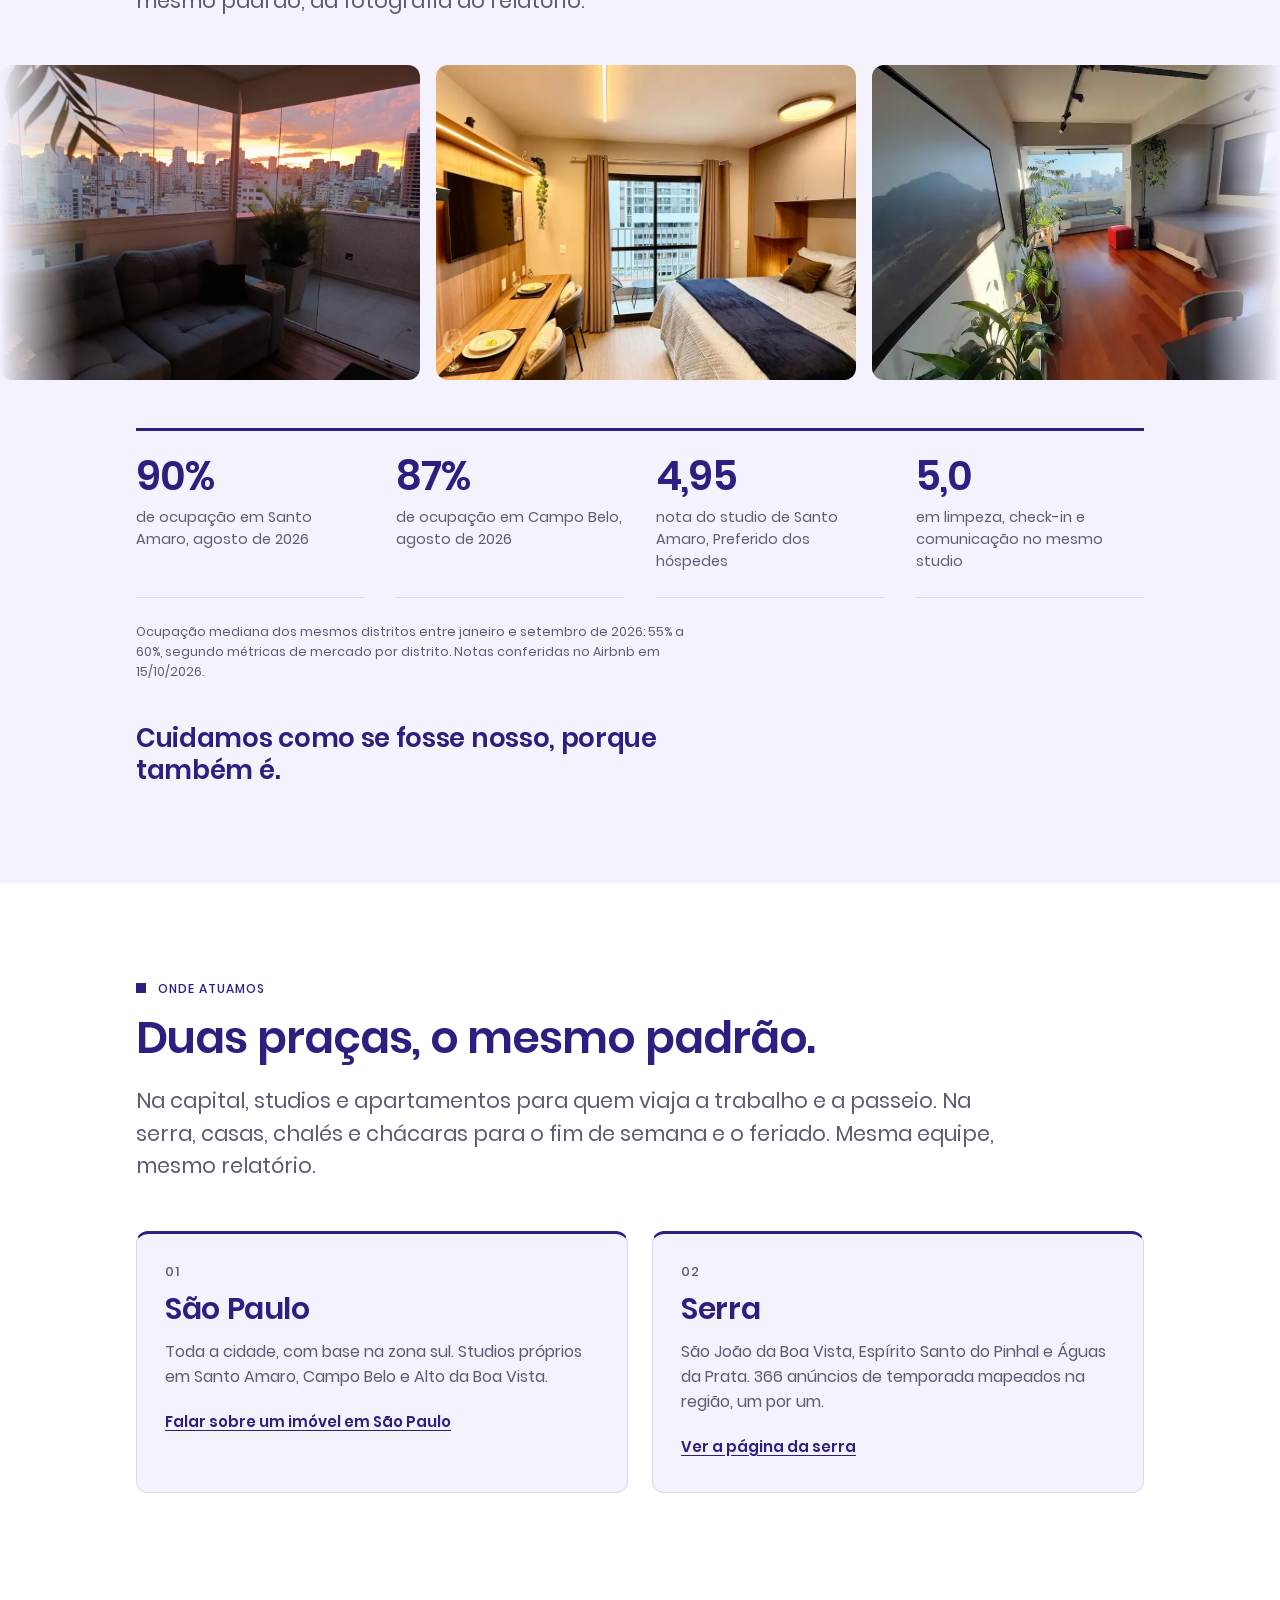
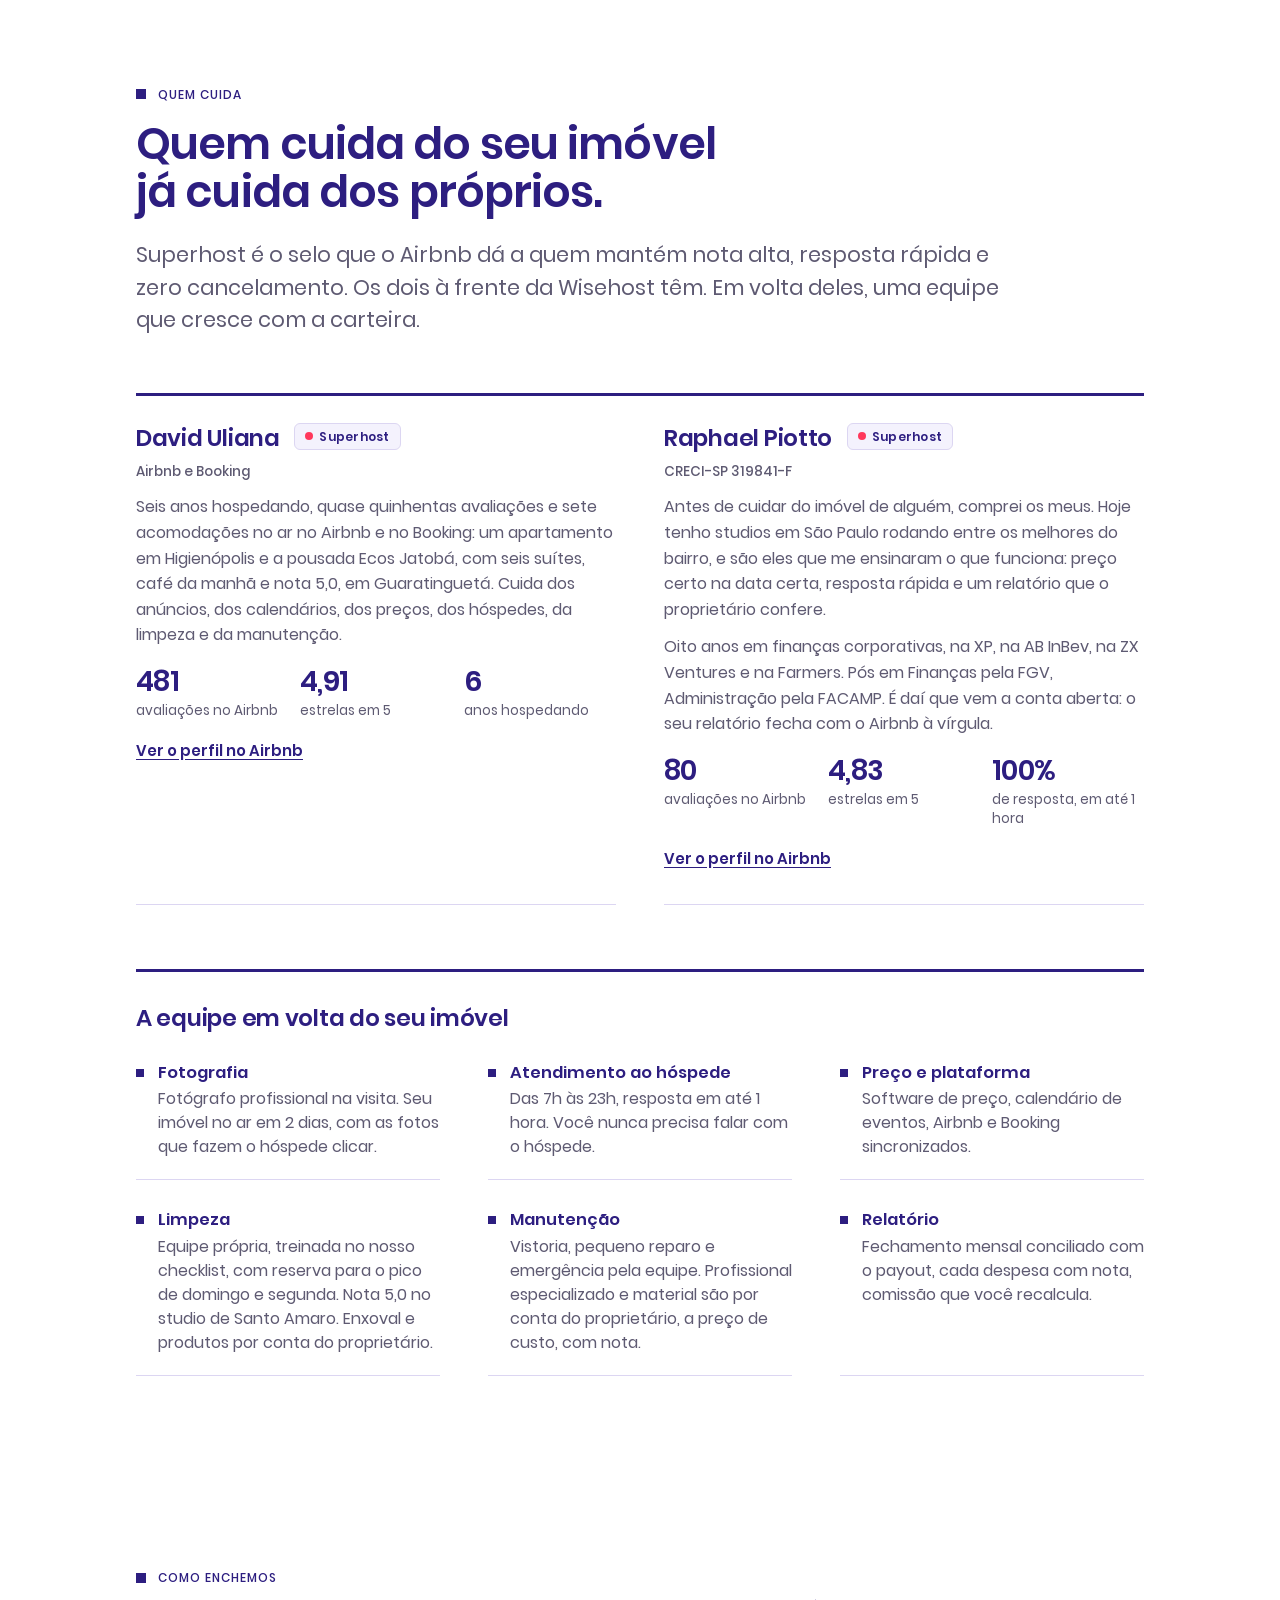
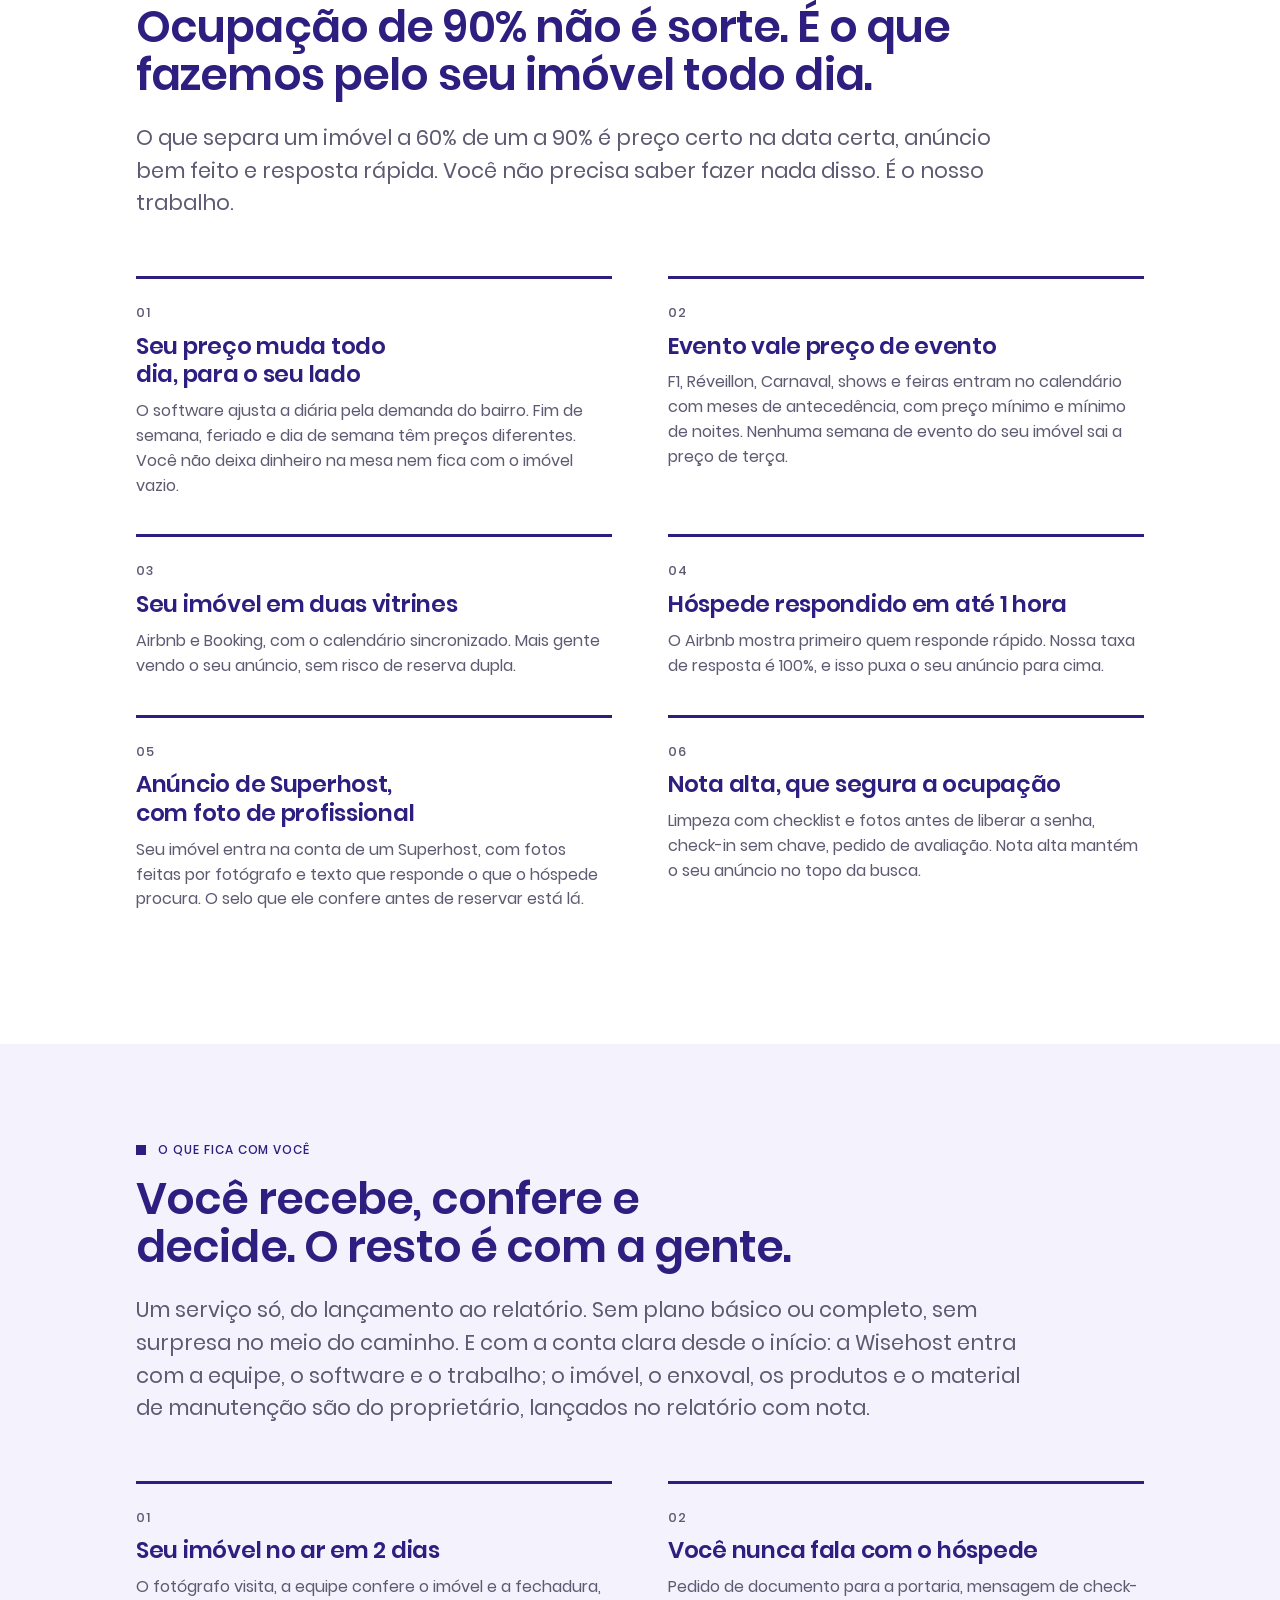
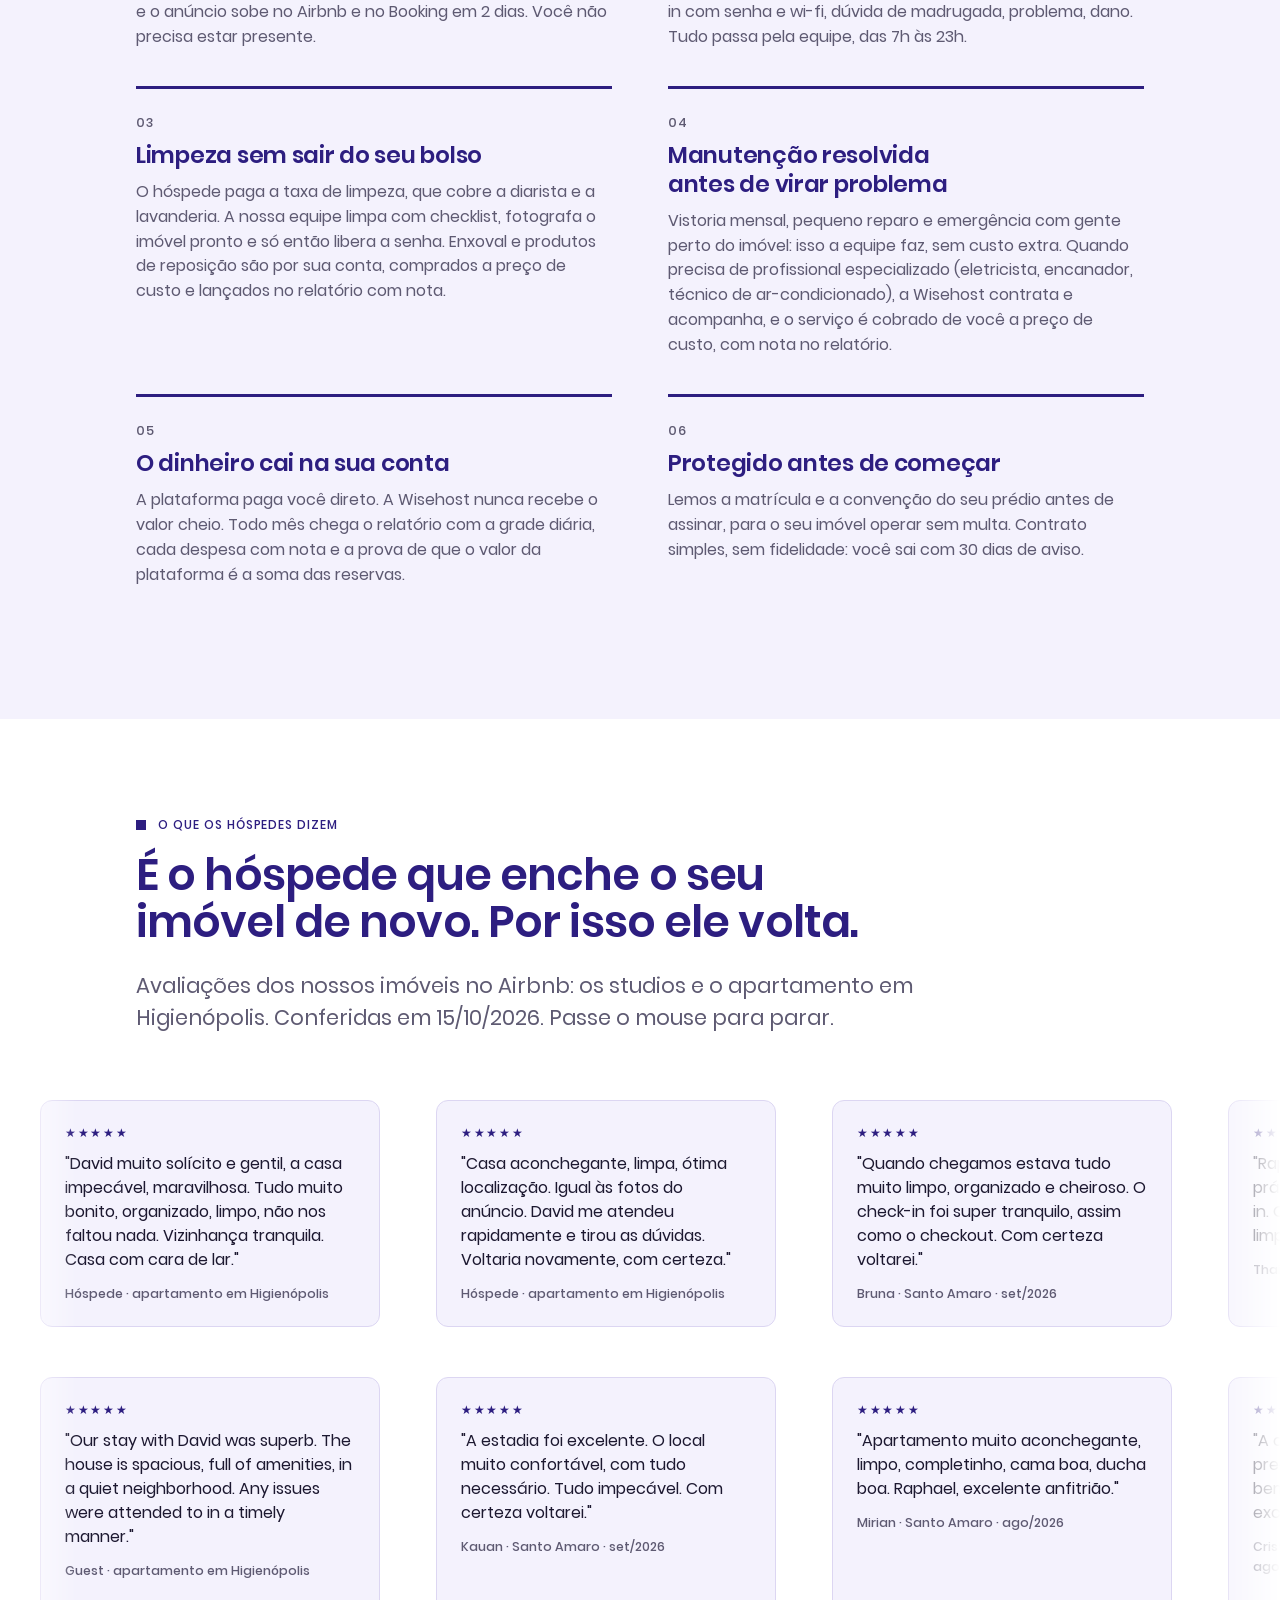
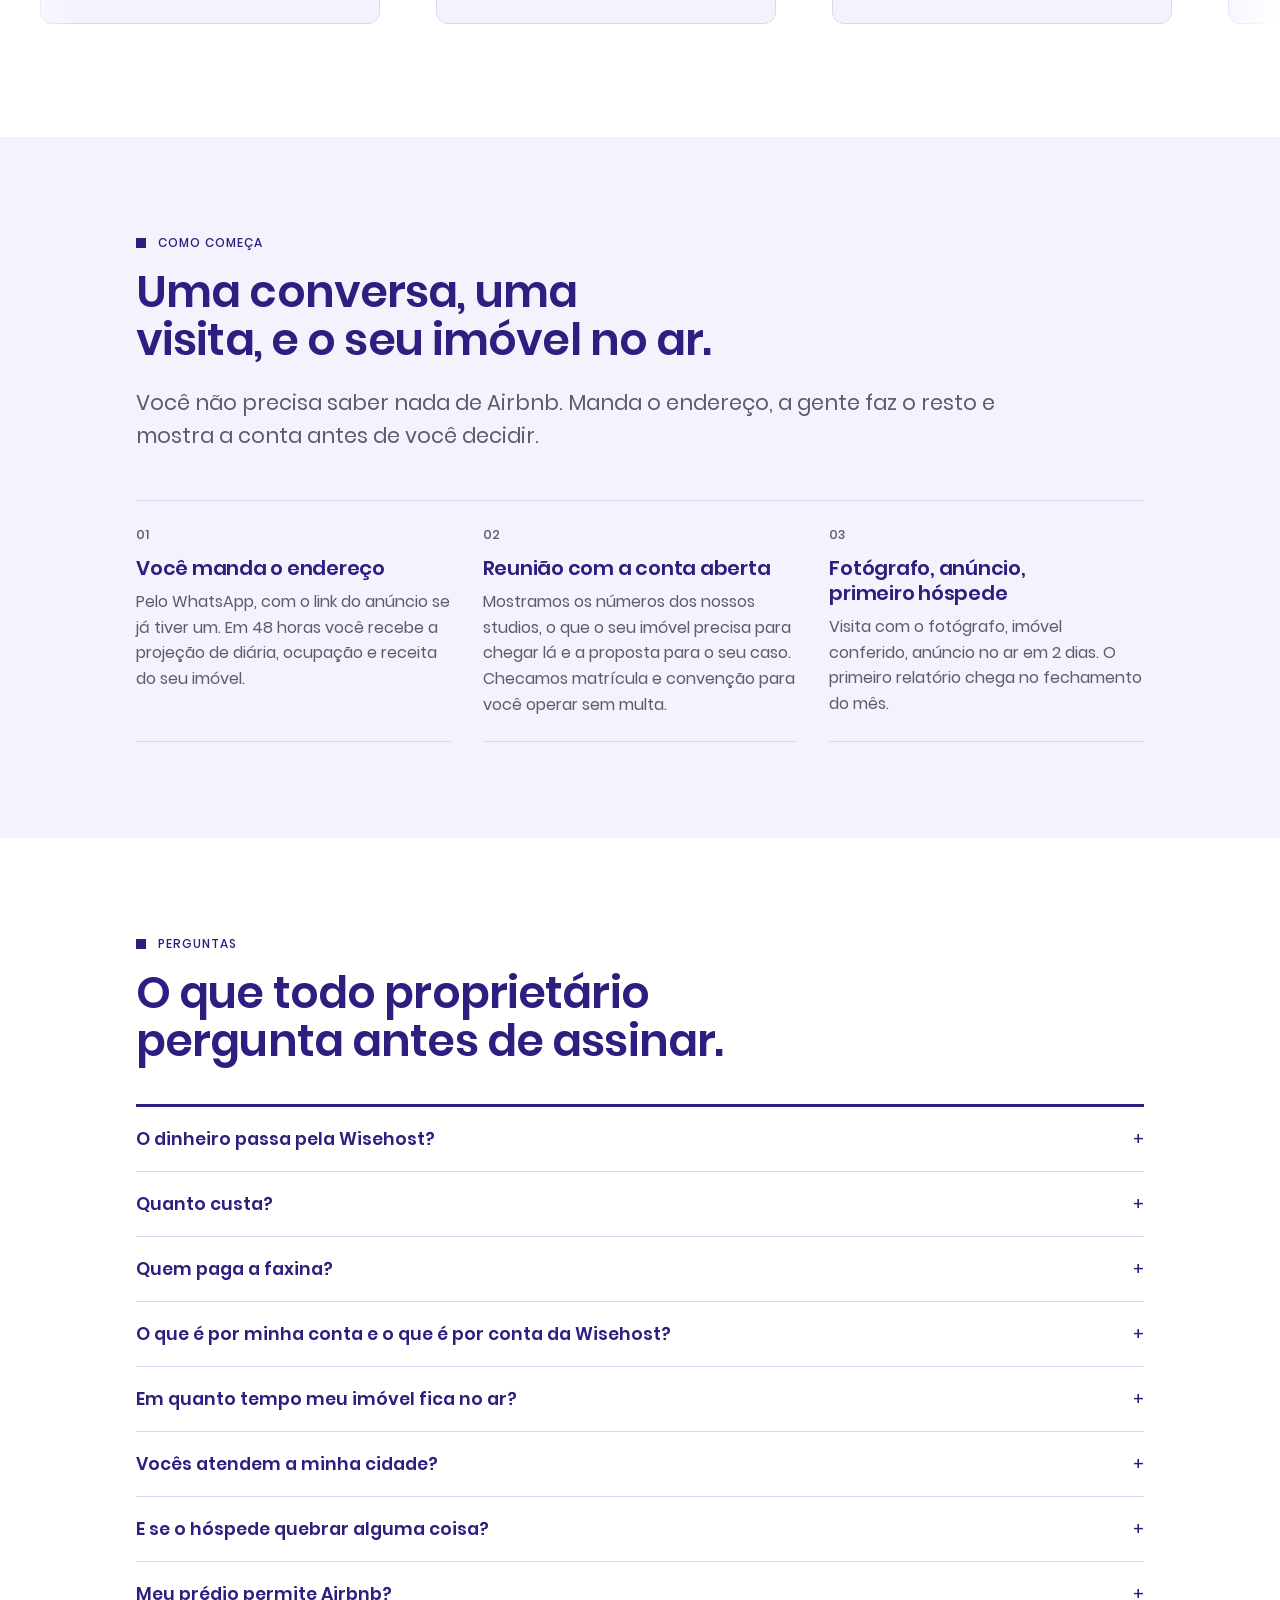
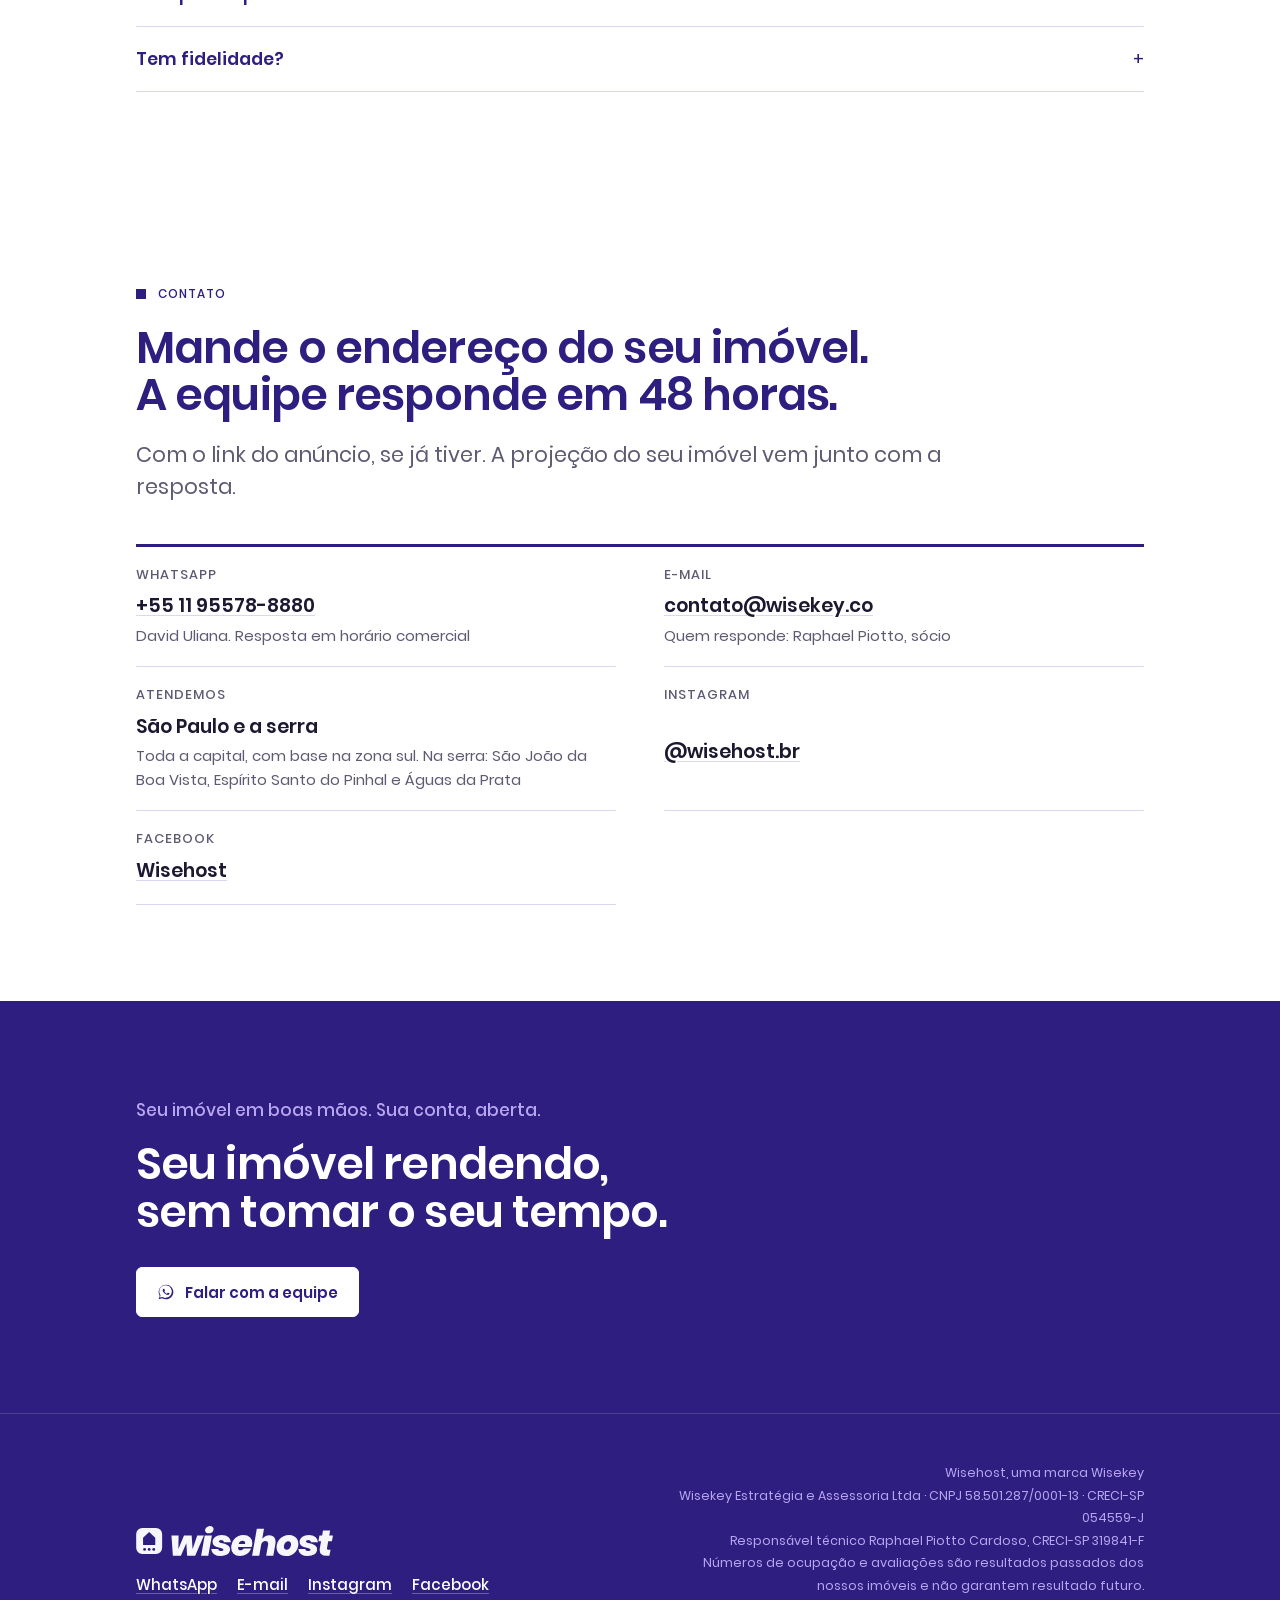
==== commit ad1eaac4: "Hero: 11 acomodações no ar, seis anos de hospedagem" ====
--- a/index.html
+++ b/index.html
@@ -85,12 +85,12 @@
   <div class="proof">
     <div>
       <div class="big n"><span class="total">+560</span></div>
-      <p class="bigk r">avaliações de hóspedes nos perfis da equipe no Airbnb, média 4,9 em 5. Conferidas em 15/10/2026.</p>
+      <p class="bigk r">avaliações de hóspedes nos perfis da equipe no Airbnb, média 4,9 em 5, em seis anos de hospedagem. Conferidas em 21/10/2026.</p>
     </div>
     <div class="facts">
       <div class="fact"><div class="v n">90%</div><div class="k r">de ocupação nos nossos studios, contra 60% da média da cidade</div></div>
       <div class="fact"><div class="v n">2 dias</div><div class="k r">da visita do fotógrafo ao seu anúncio no ar</div></div>
-      <div class="fact"><div class="v n">1 h</div><div class="k r">no máximo para o hóspede ter resposta</div></div>
+      <div class="fact"><div class="v n">11</div><div class="k r">acomodações no ar, de studio em São Paulo a pousada no interior</div></div>
       <div class="fact"><div class="v n">R$ 0</div><div class="k r">de faxina no seu bolso: o hóspede paga</div></div>
     </div>
   </div>
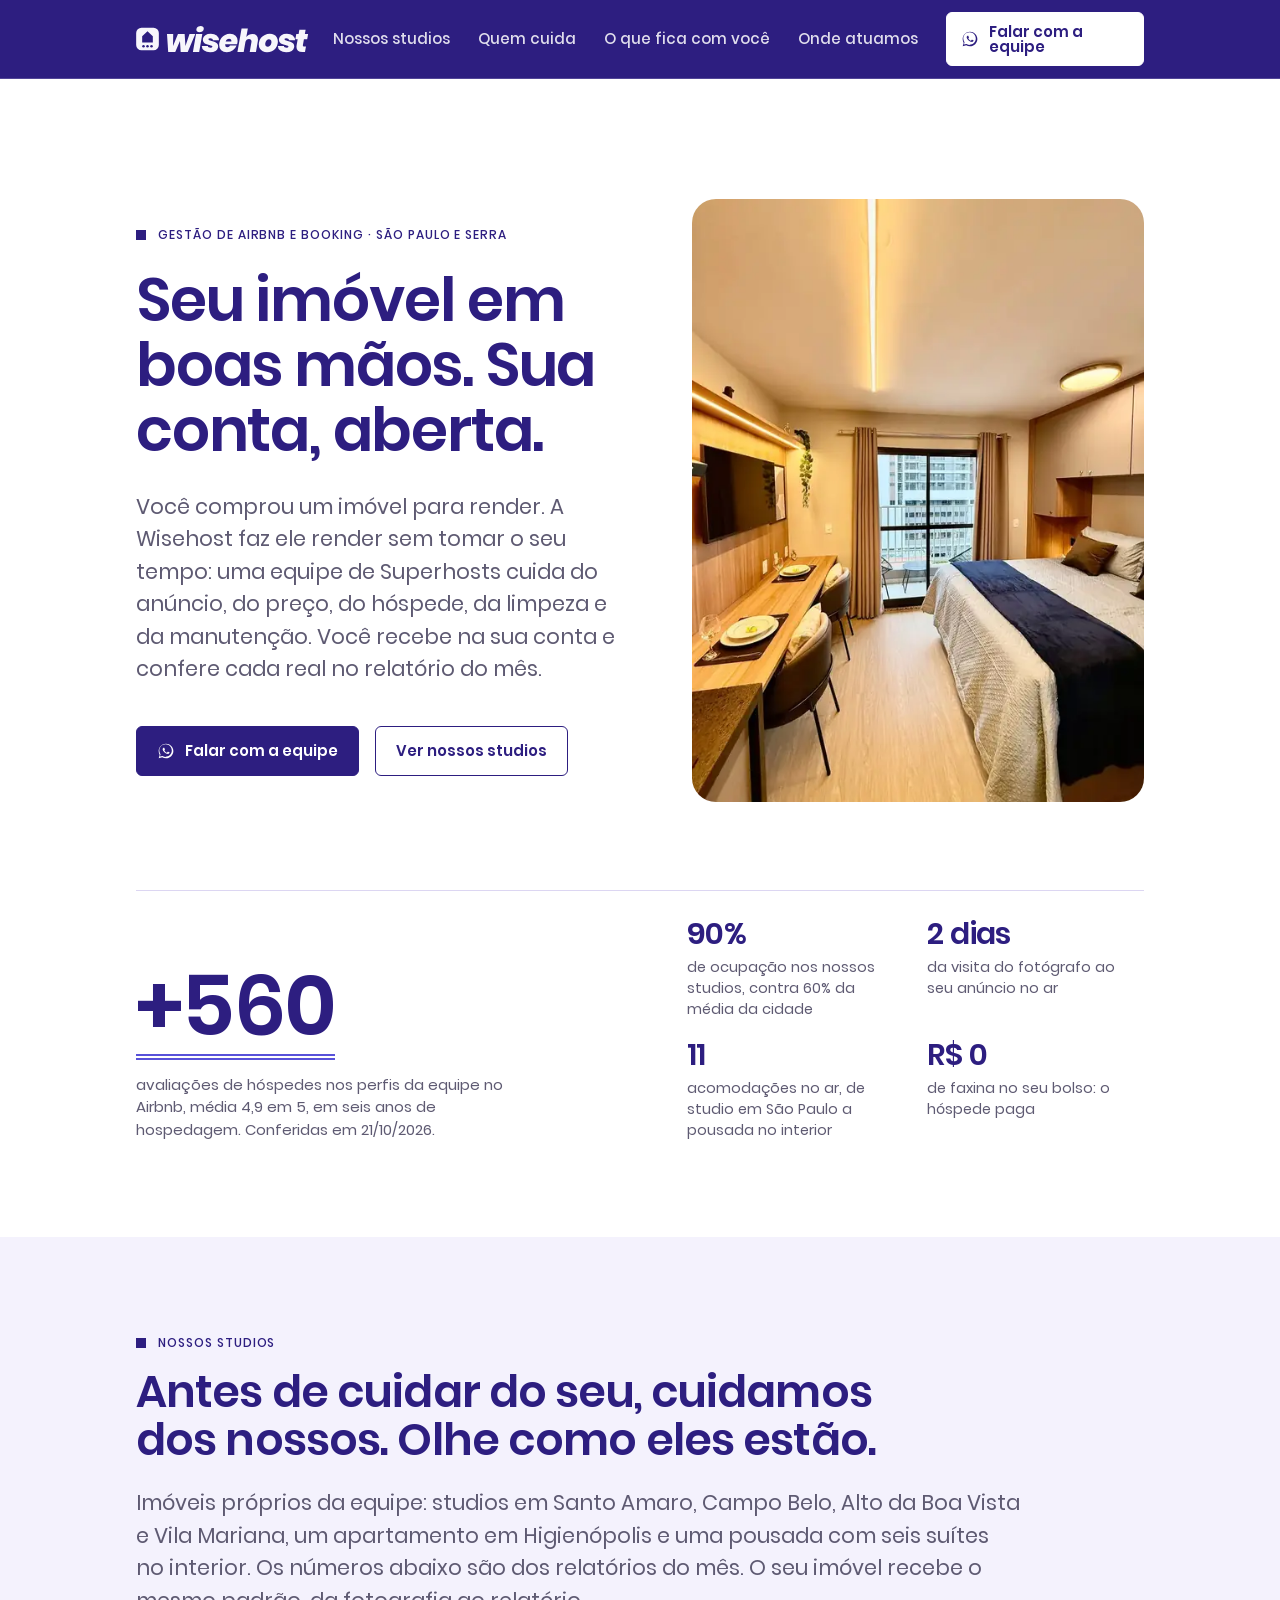
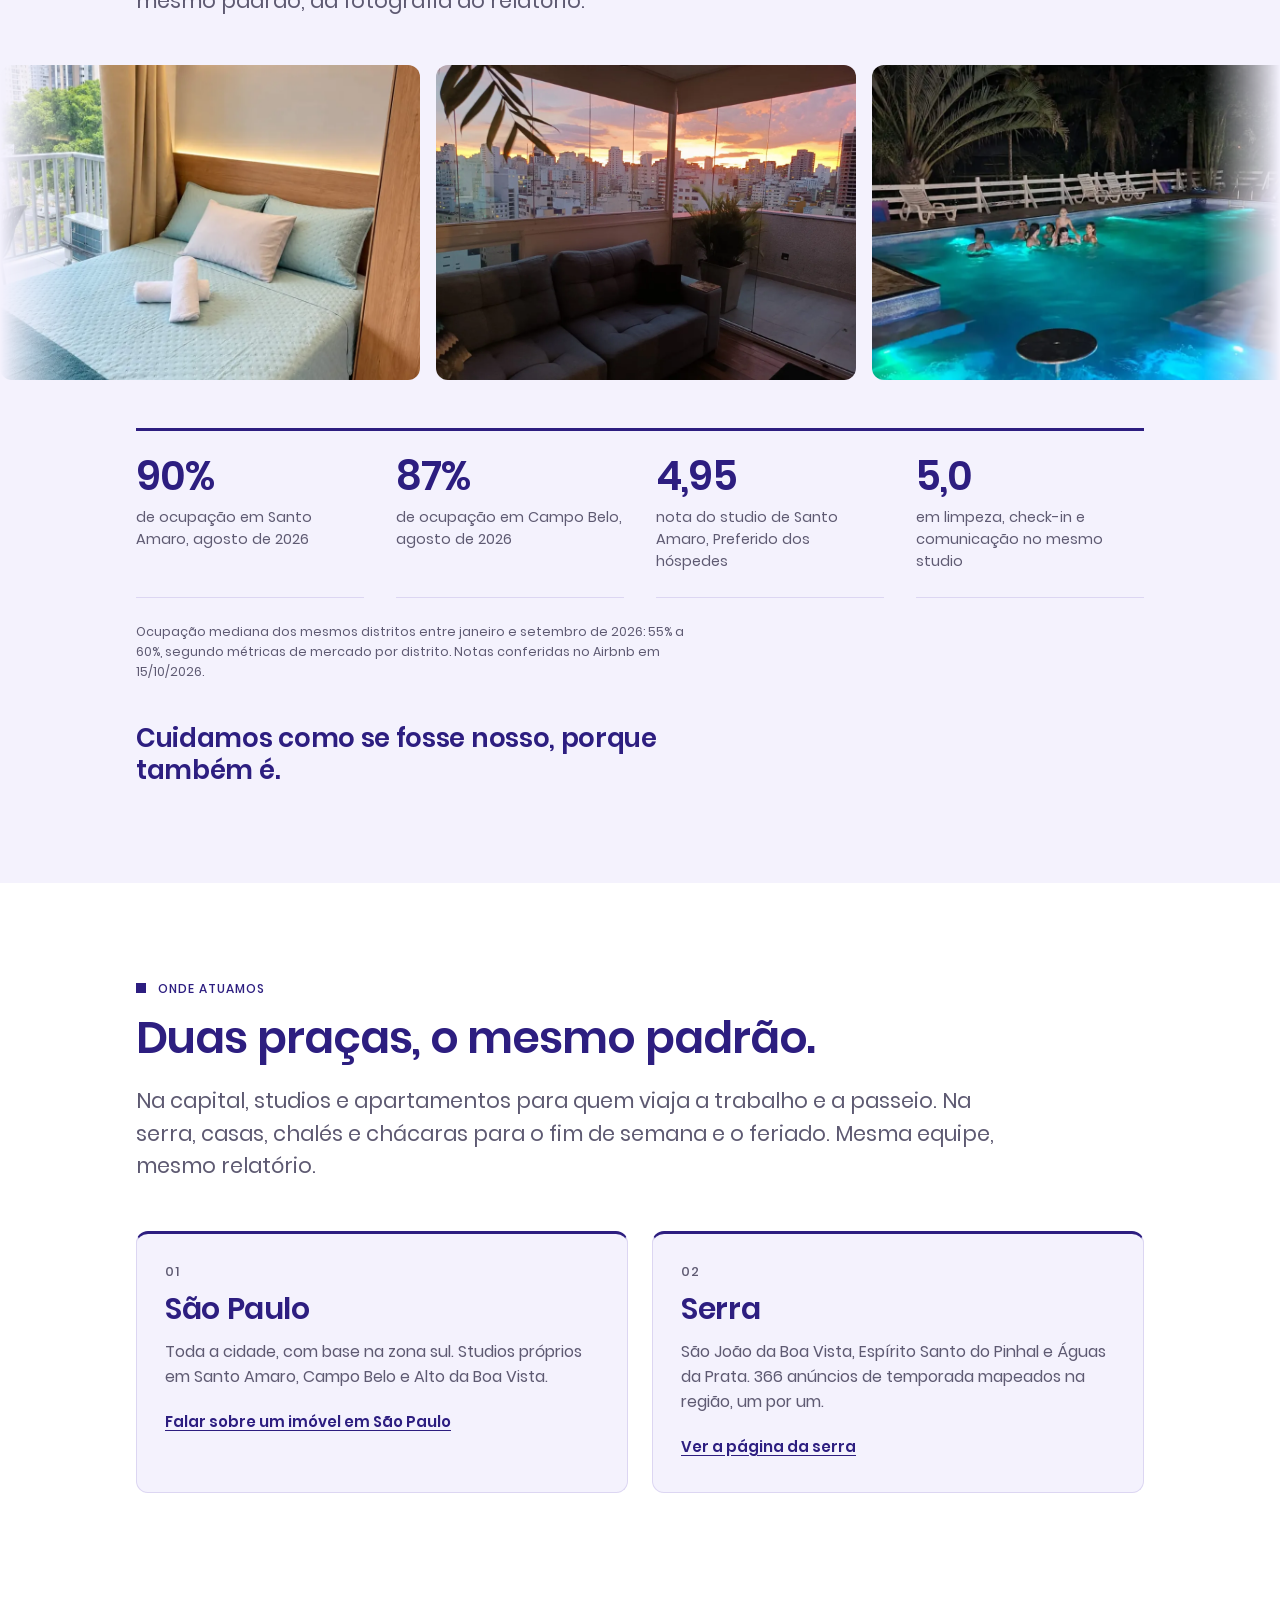
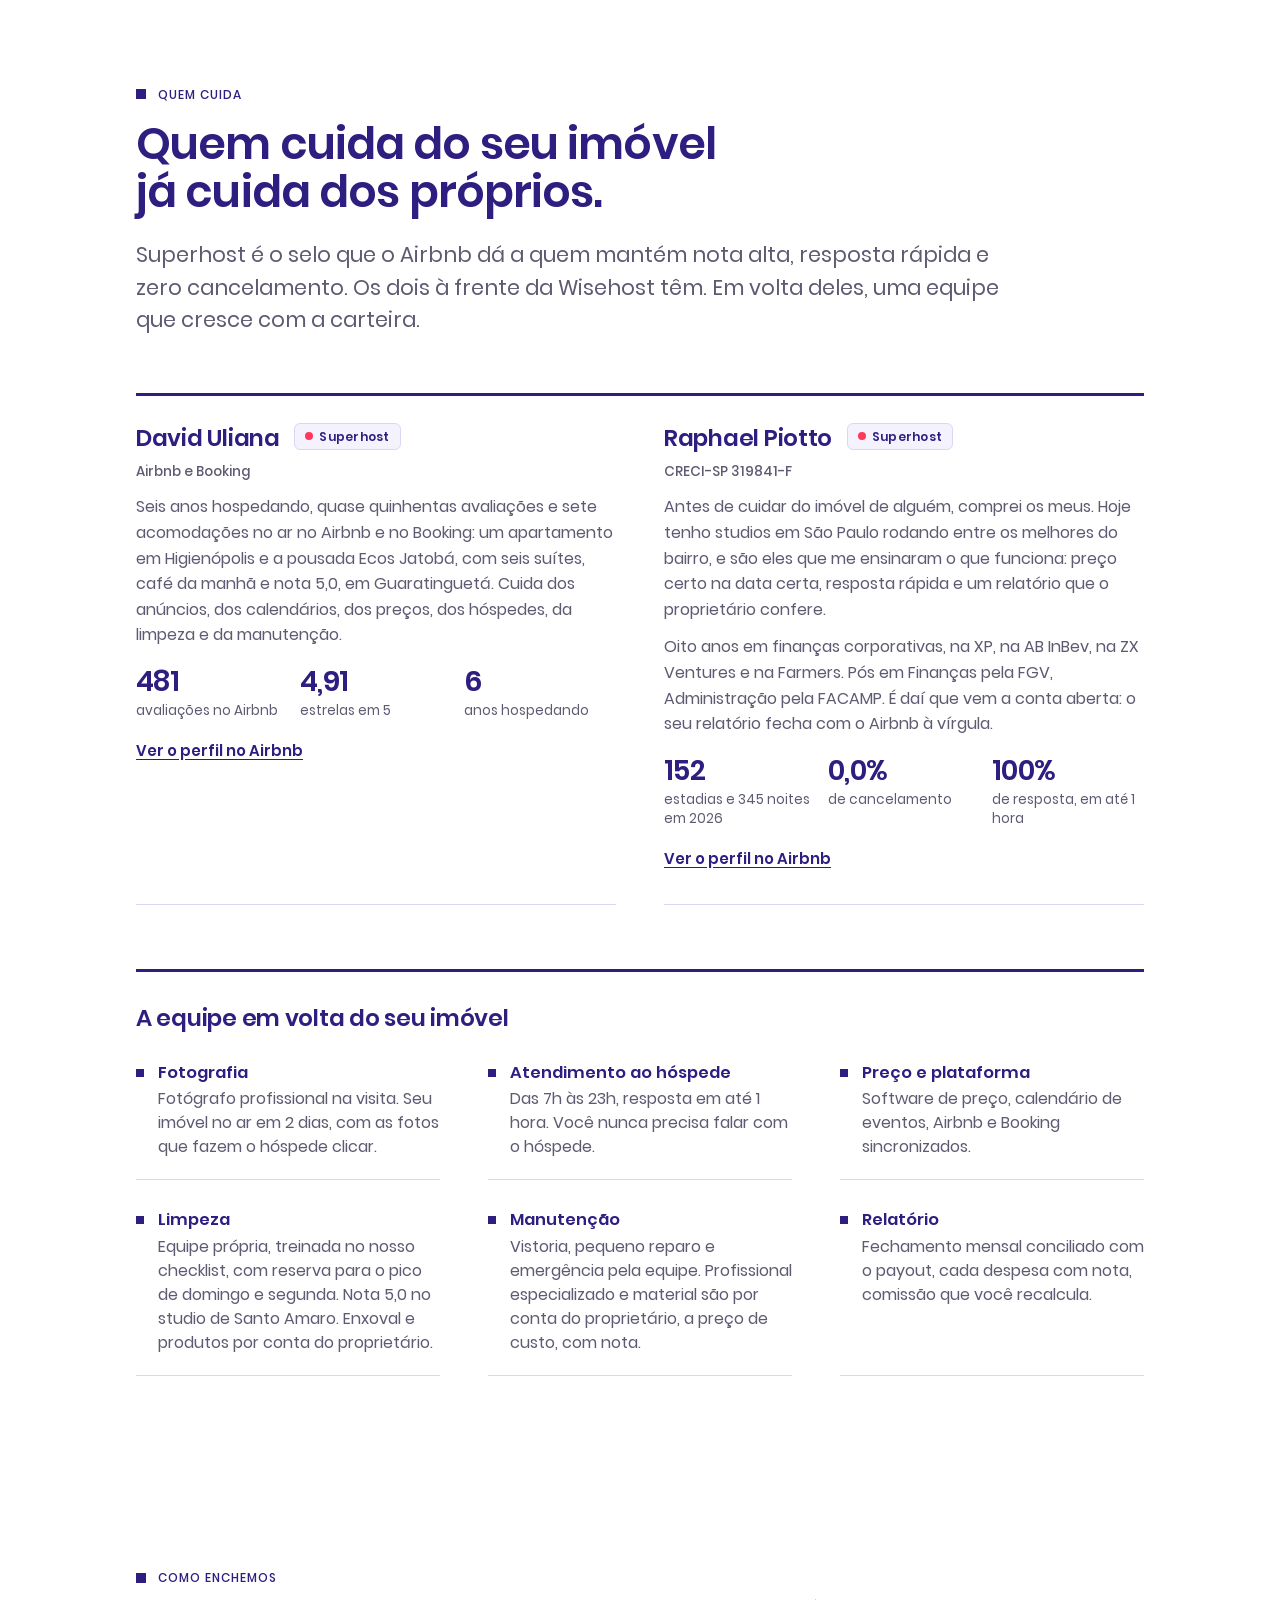
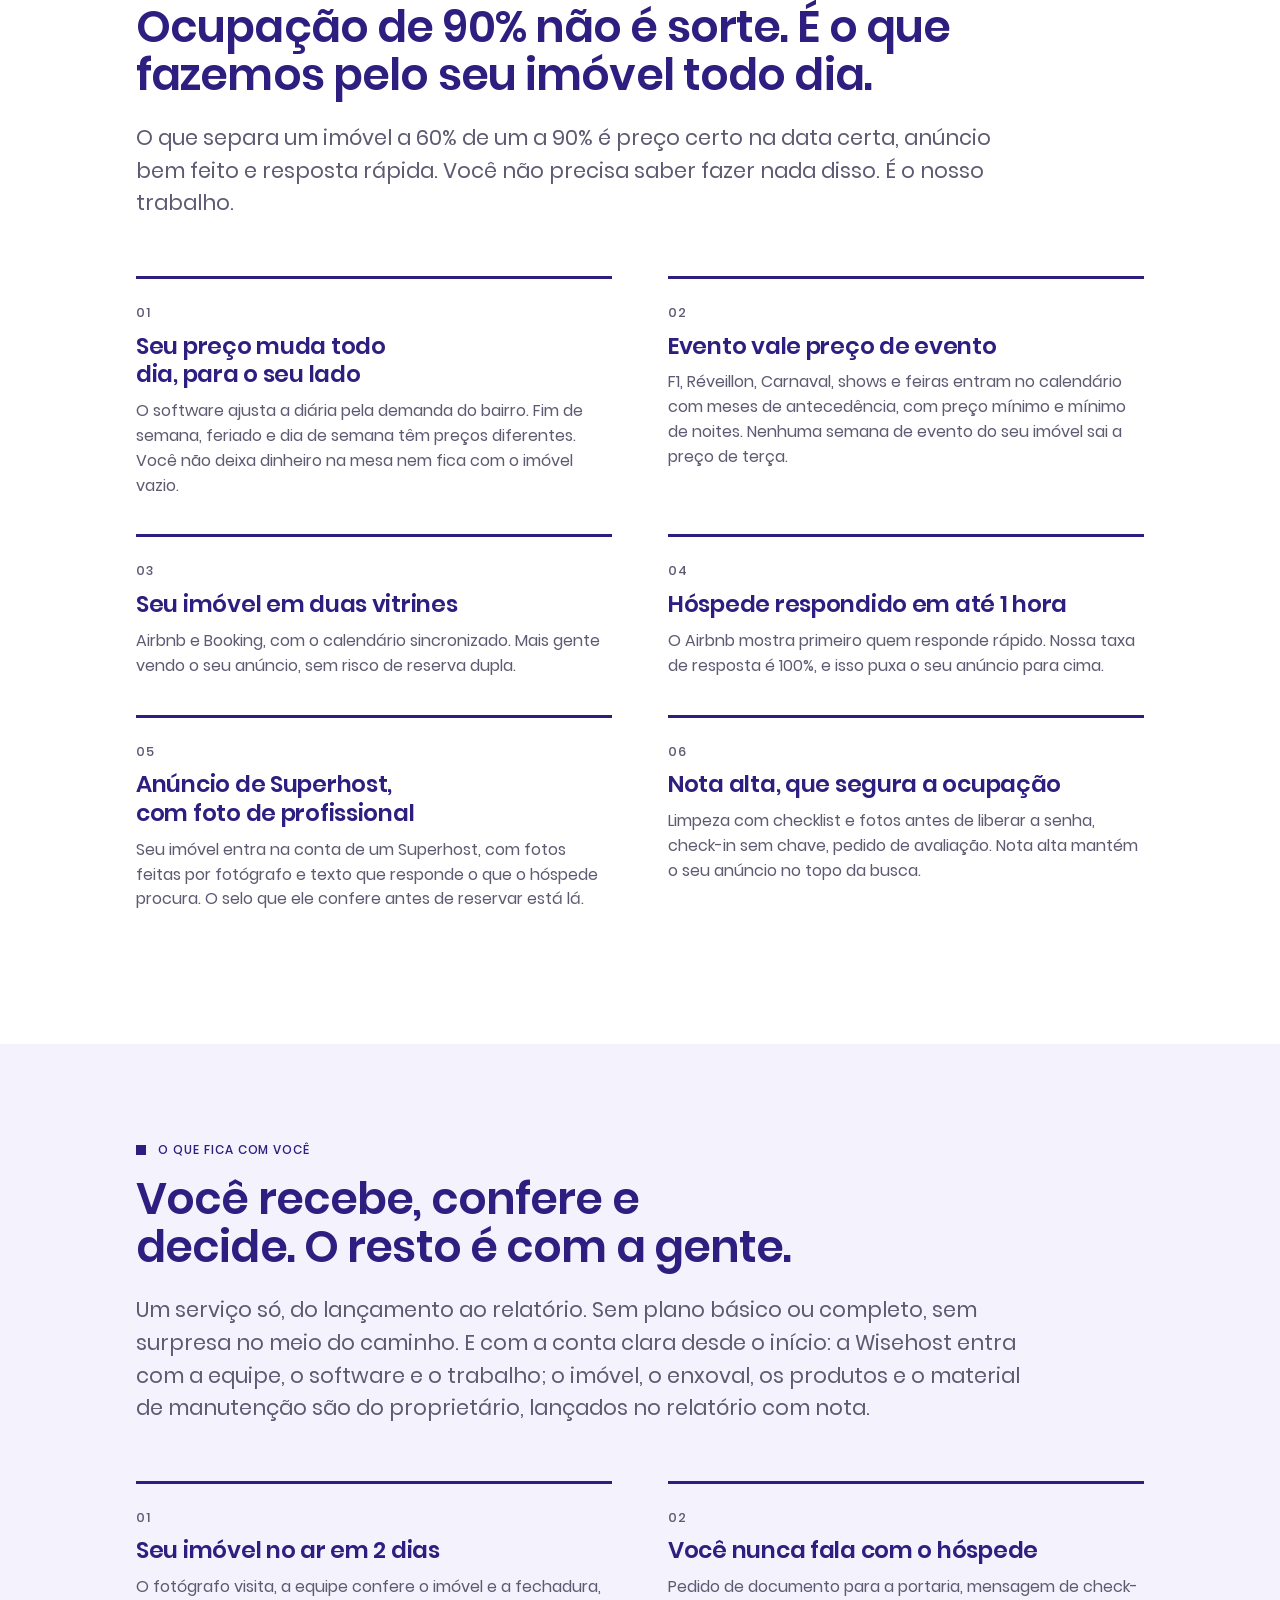
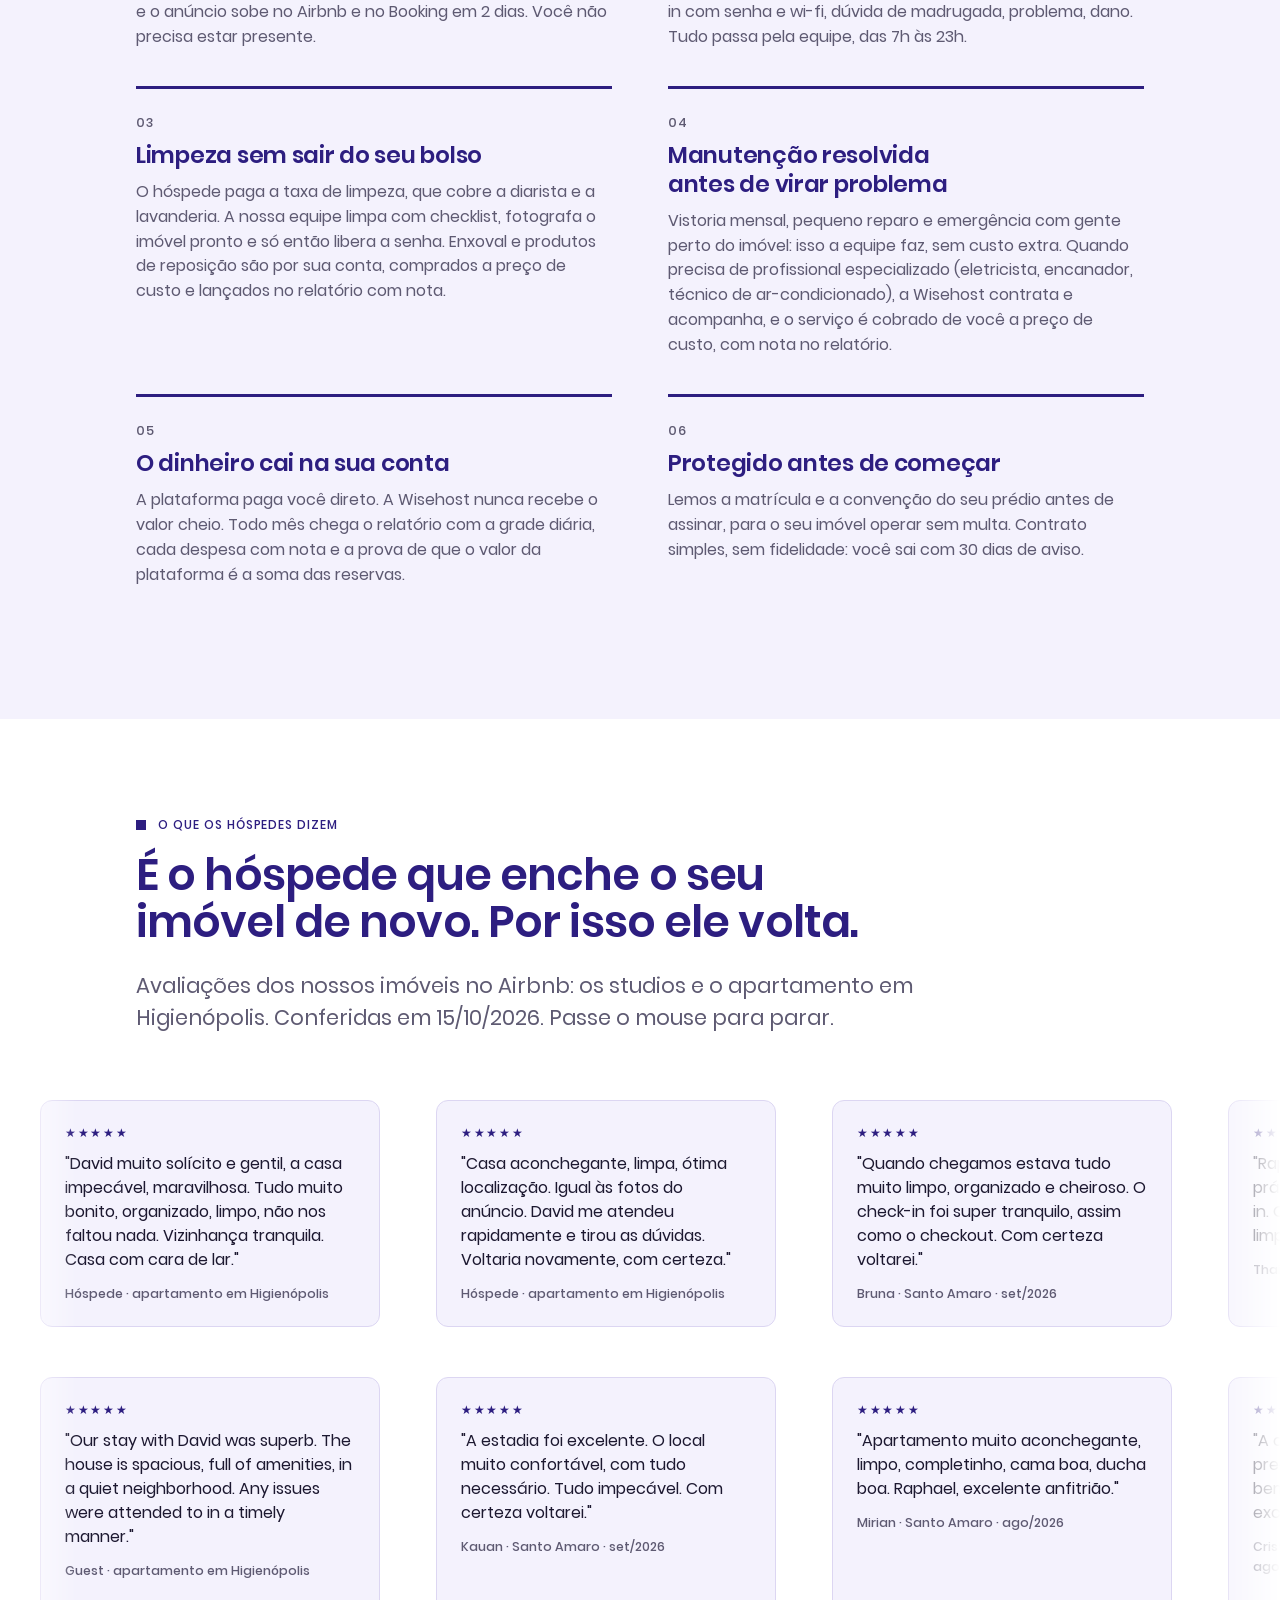
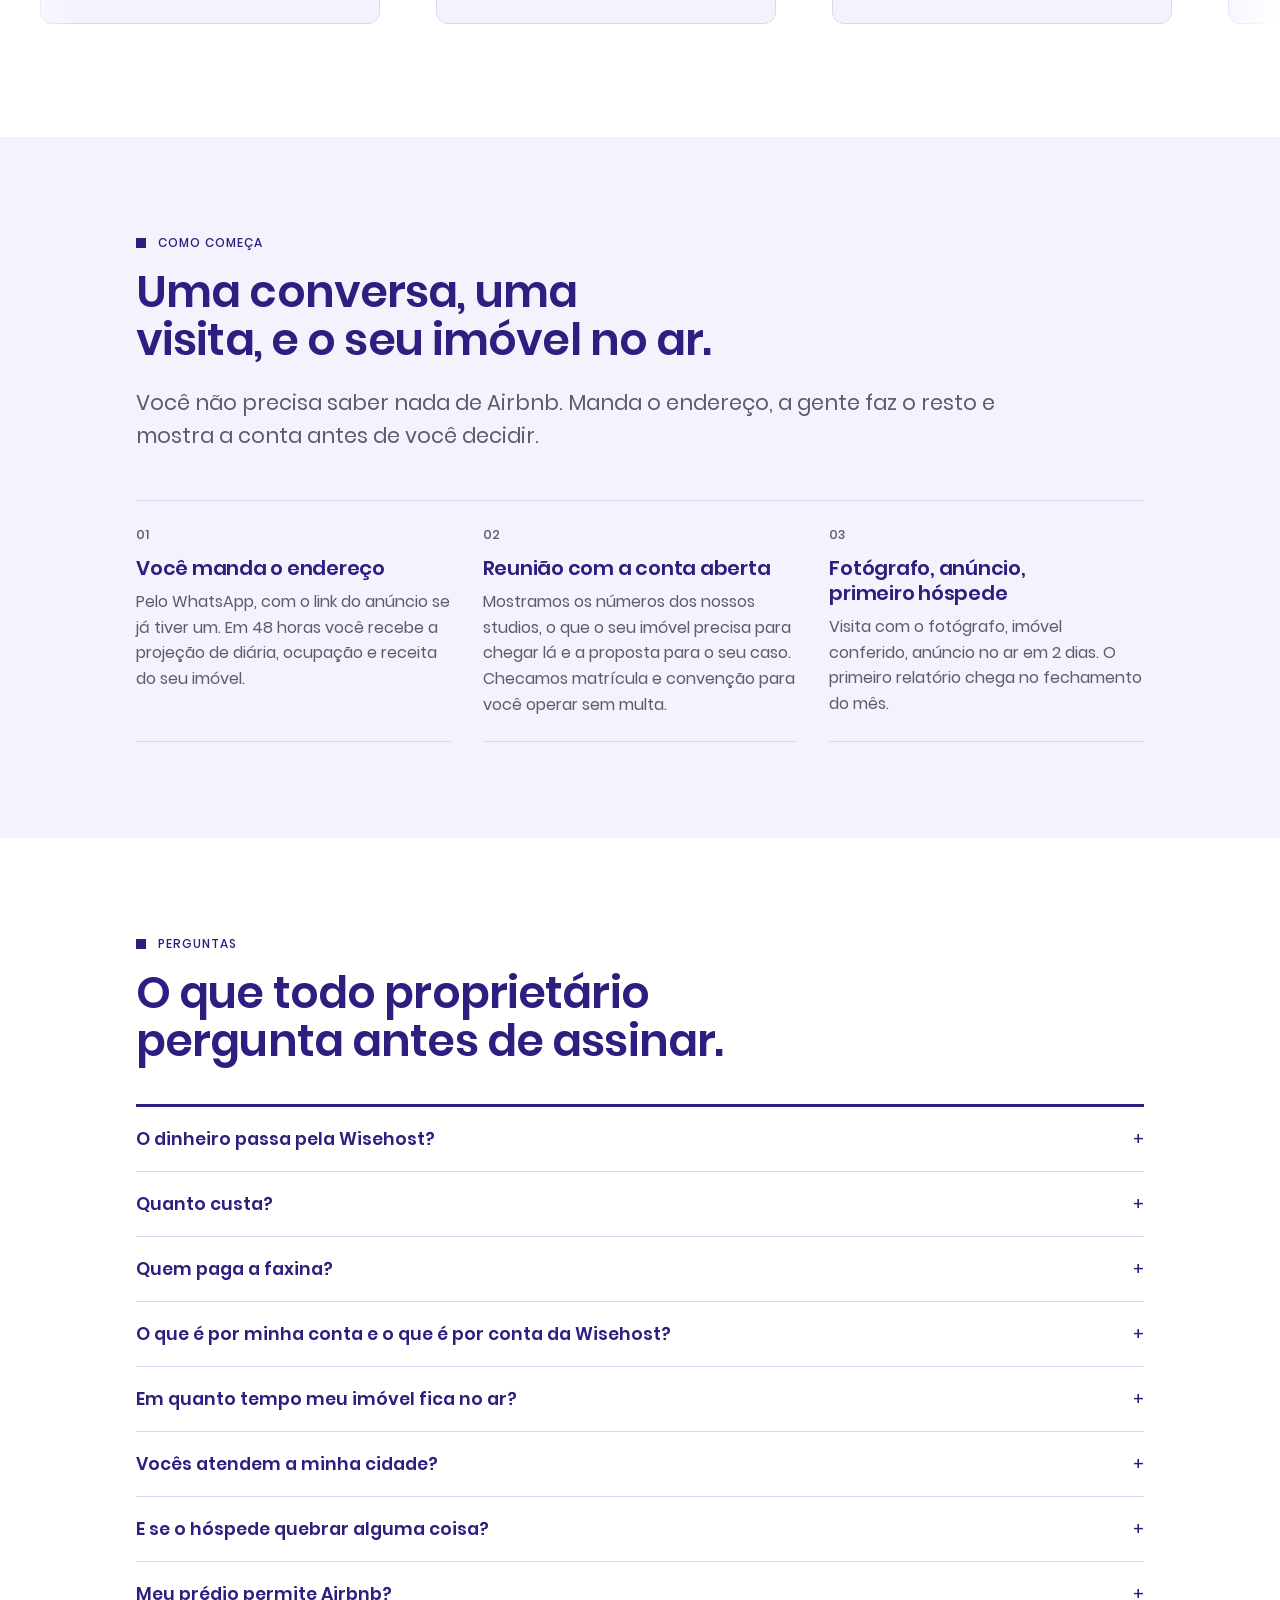
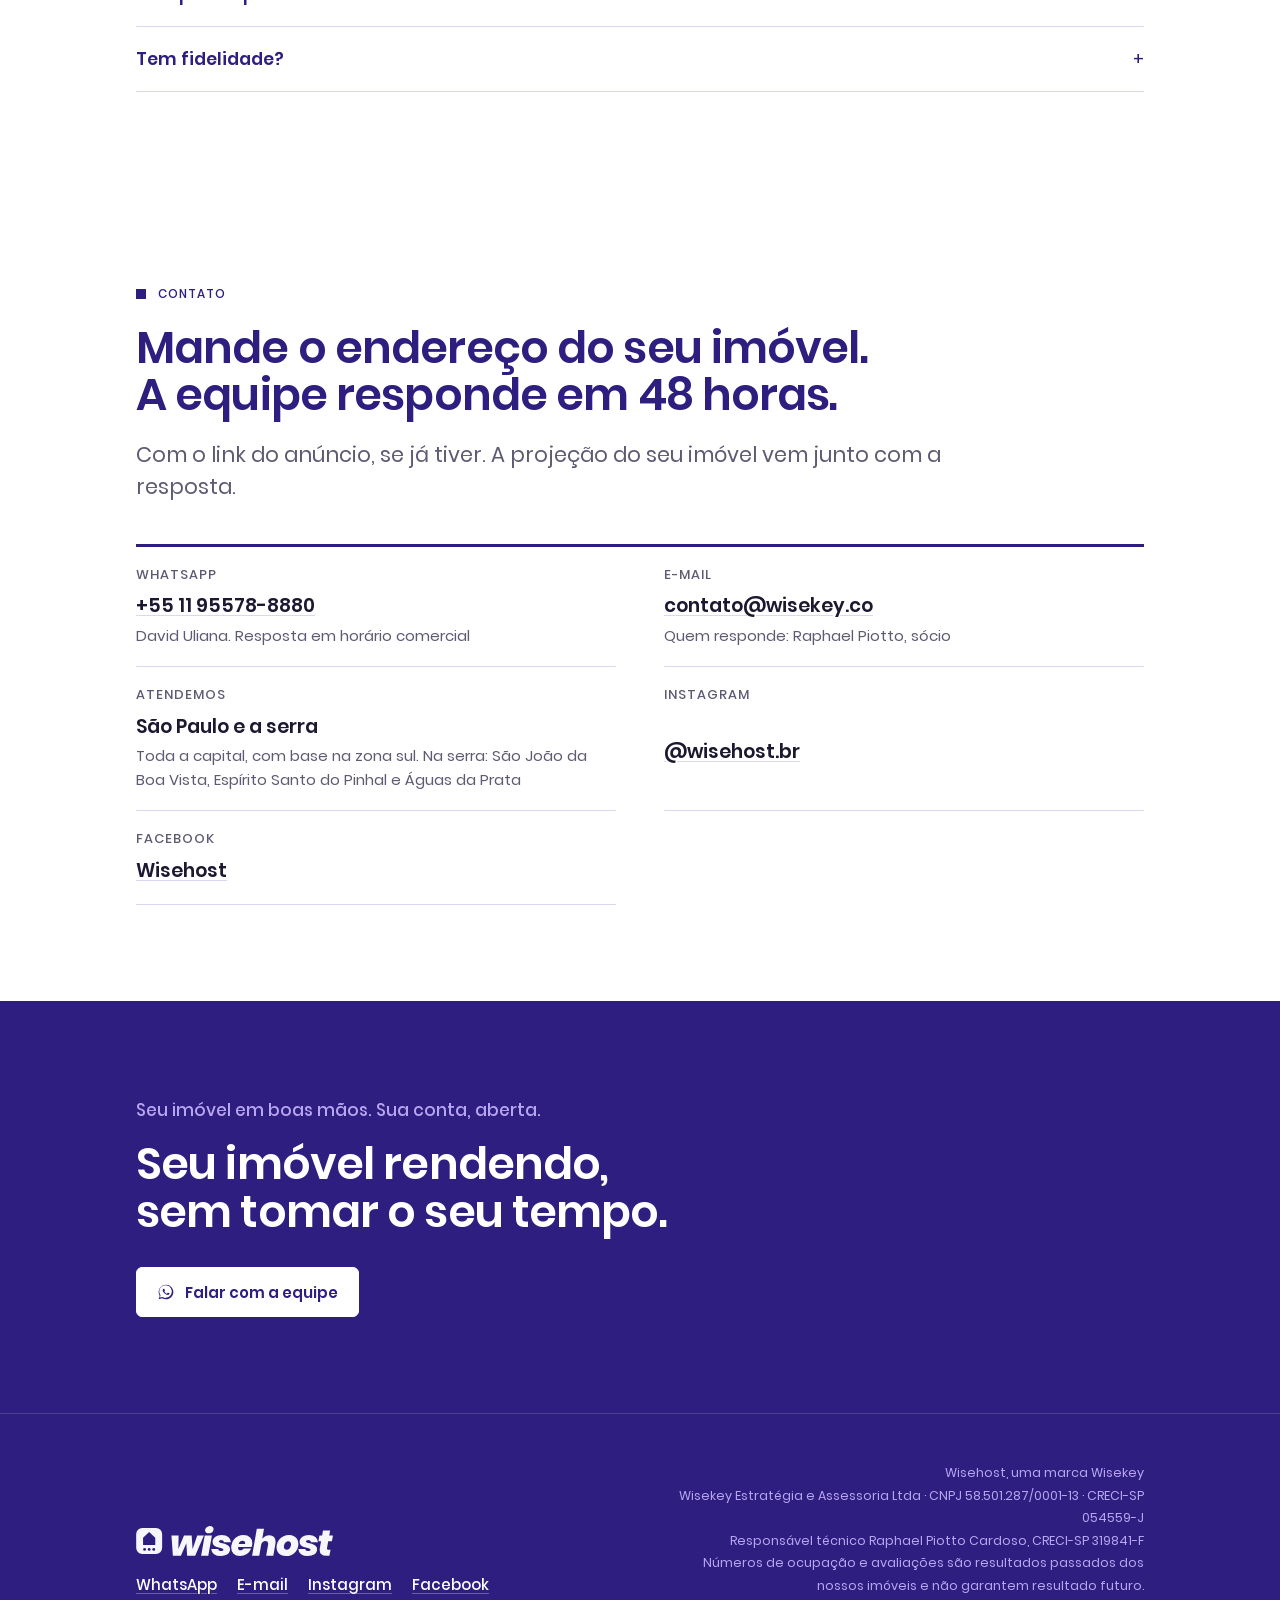
==== commit c75d5a1e: "Fotos do 517 e da pousada Ecos Jatobá; estatísticas Superhost 2026 do Raphael" ====
--- a/index.html
+++ b/index.html
@@ -103,10 +103,15 @@
   </div>
 </div>
   <div class="marquee slow r block" aria-label="Fotos dos nossos studios"><div class="track">
+    <div class="shot"><img src="assets/img/vm-03.webp" alt="Studio em Vila Mariana: cama de casal e varanda, a 300 m do metrô" width="1200" height="900" loading="lazy"></div>
     <div class="shot"><img src="assets/img/david-01.webp" alt="Varanda envidraçada do apartamento em Higienópolis ao pôr do sol, com vista para os prédios de São Paulo" width="1200" height="900" loading="lazy"></div>
+    <div class="shot"><img src="assets/img/pousada-01.webp" alt="Piscina da pousada Ecos Jatobá, em Guaratinguetá, operada pelo David" width="1200" height="900" loading="lazy"></div>
     <div class="shot"><img src="assets/img/hub-sala.webp" alt="Studio em Santo Amaro: cama de casal, bancada e janela para a cidade" width="900" height="1200" loading="lazy"></div>
+    <div class="shot"><img src="assets/img/vm-02.webp" alt="Cozinha e sala do studio em Vila Mariana" width="1200" height="900" loading="lazy"></div>
     <div class="shot"><img src="assets/img/david-02.webp" alt="Sala do apartamento em Higienópolis com piso de madeira, plantas e vista para a cidade" width="720" height="540" loading="lazy"></div>
+    <div class="shot"><img src="assets/img/pousada-02.webp" alt="Jardim e varanda da pousada Ecos Jatobá" width="1200" height="900" loading="lazy"></div>
     <div class="shot"><img src="assets/img/movi-04.webp" alt="Vista do studio em Campo Belo sobre os prédios da zona sul" width="1200" height="900" loading="lazy"></div>
+    <div class="shot"><img src="assets/img/pousada-05.webp" alt="Suíte da pousada Ecos Jatobá com janela para o jardim" width="1200" height="900" loading="lazy"></div>
     <div class="shot"><img src="assets/img/david-04.webp" alt="Pôr do sol sobre São Paulo visto da varanda do apartamento em Higienópolis" width="1200" height="675" loading="lazy"></div>
     <div class="shot"><img src="assets/img/belo-02.webp" alt="Studio no Alto da Boa Vista: cama arrumada com manta azul e janela" width="1200" height="900" loading="lazy"></div>
     <div class="shot"><img src="assets/img/david-05.webp" alt="Quarto do apartamento em Higienópolis com cama de casal e janela para a cidade" width="1200" height="675" loading="lazy"></div>
@@ -122,10 +127,15 @@
     <div class="shot"><img src="assets/img/movi-26.webp" alt="Academia do condomínio em Campo Belo" width="1200" height="900" loading="lazy"></div>
     <div class="shot"><img src="assets/img/hub-mesa.webp" alt="Bancada de refeição com painel de madeira e TV" width="900" height="1200" loading="lazy"></div>
     <div class="shot"><img src="assets/img/movi-05.webp" alt="Varanda com duas cadeiras e vista para a cidade" width="1200" height="900" loading="lazy"></div>
+    <div class="shot dup"><img src="assets/img/vm-03.webp" alt="" width="1200" height="900" loading="lazy"></div>
     <div class="shot dup"><img src="assets/img/david-01.webp" alt="" width="1200" height="900" loading="lazy"></div>
+    <div class="shot dup"><img src="assets/img/pousada-01.webp" alt="" width="1200" height="900" loading="lazy"></div>
     <div class="shot dup"><img src="assets/img/hub-sala.webp" alt="" width="900" height="1200" loading="lazy"></div>
+    <div class="shot dup"><img src="assets/img/vm-02.webp" alt="" width="1200" height="900" loading="lazy"></div>
     <div class="shot dup"><img src="assets/img/david-02.webp" alt="" width="720" height="540" loading="lazy"></div>
+    <div class="shot dup"><img src="assets/img/pousada-02.webp" alt="" width="1200" height="900" loading="lazy"></div>
     <div class="shot dup"><img src="assets/img/movi-04.webp" alt="" width="1200" height="900" loading="lazy"></div>
+    <div class="shot dup"><img src="assets/img/pousada-05.webp" alt="" width="1200" height="900" loading="lazy"></div>
     <div class="shot dup"><img src="assets/img/david-04.webp" alt="" width="1200" height="675" loading="lazy"></div>
     <div class="shot dup"><img src="assets/img/belo-02.webp" alt="" width="1200" height="900" loading="lazy"></div>
     <div class="shot dup"><img src="assets/img/david-05.webp" alt="" width="1200" height="675" loading="lazy"></div>
@@ -197,8 +207,8 @@
       <p>Antes de cuidar do imóvel de alguém, comprei os meus. Hoje tenho studios em São Paulo rodando entre os melhores do bairro, e são eles que me ensinaram o que funciona: preço certo na data certa, resposta rápida e um relatório que o proprietário confere.</p>
       <p>Oito anos em finanças corporativas, na XP, na AB InBev, na ZX Ventures e na Farmers. Pós em Finanças pela FGV, Administração pela FACAMP. É daí que vem a conta aberta: o seu relatório fecha com o Airbnb à vírgula.</p>
       <div class="stats">
-        <div><div class="v n">80</div><div class="k">avaliações no Airbnb</div></div>
-        <div><div class="v n">4,83</div><div class="k">estrelas em 5</div></div>
+        <div><div class="v n">152</div><div class="k">estadias e 345 noites em 2026</div></div>
+        <div><div class="v n">0,0%</div><div class="k">de cancelamento</div></div>
         <div><div class="v n">100%</div><div class="k">de resposta, em até 1 hora</div></div>
       </div>
       <a class="lk" href="https://www.airbnb.com.br/users/profile/1468630129776752098" target="_blank" rel="noopener">Ver o perfil no Airbnb</a>
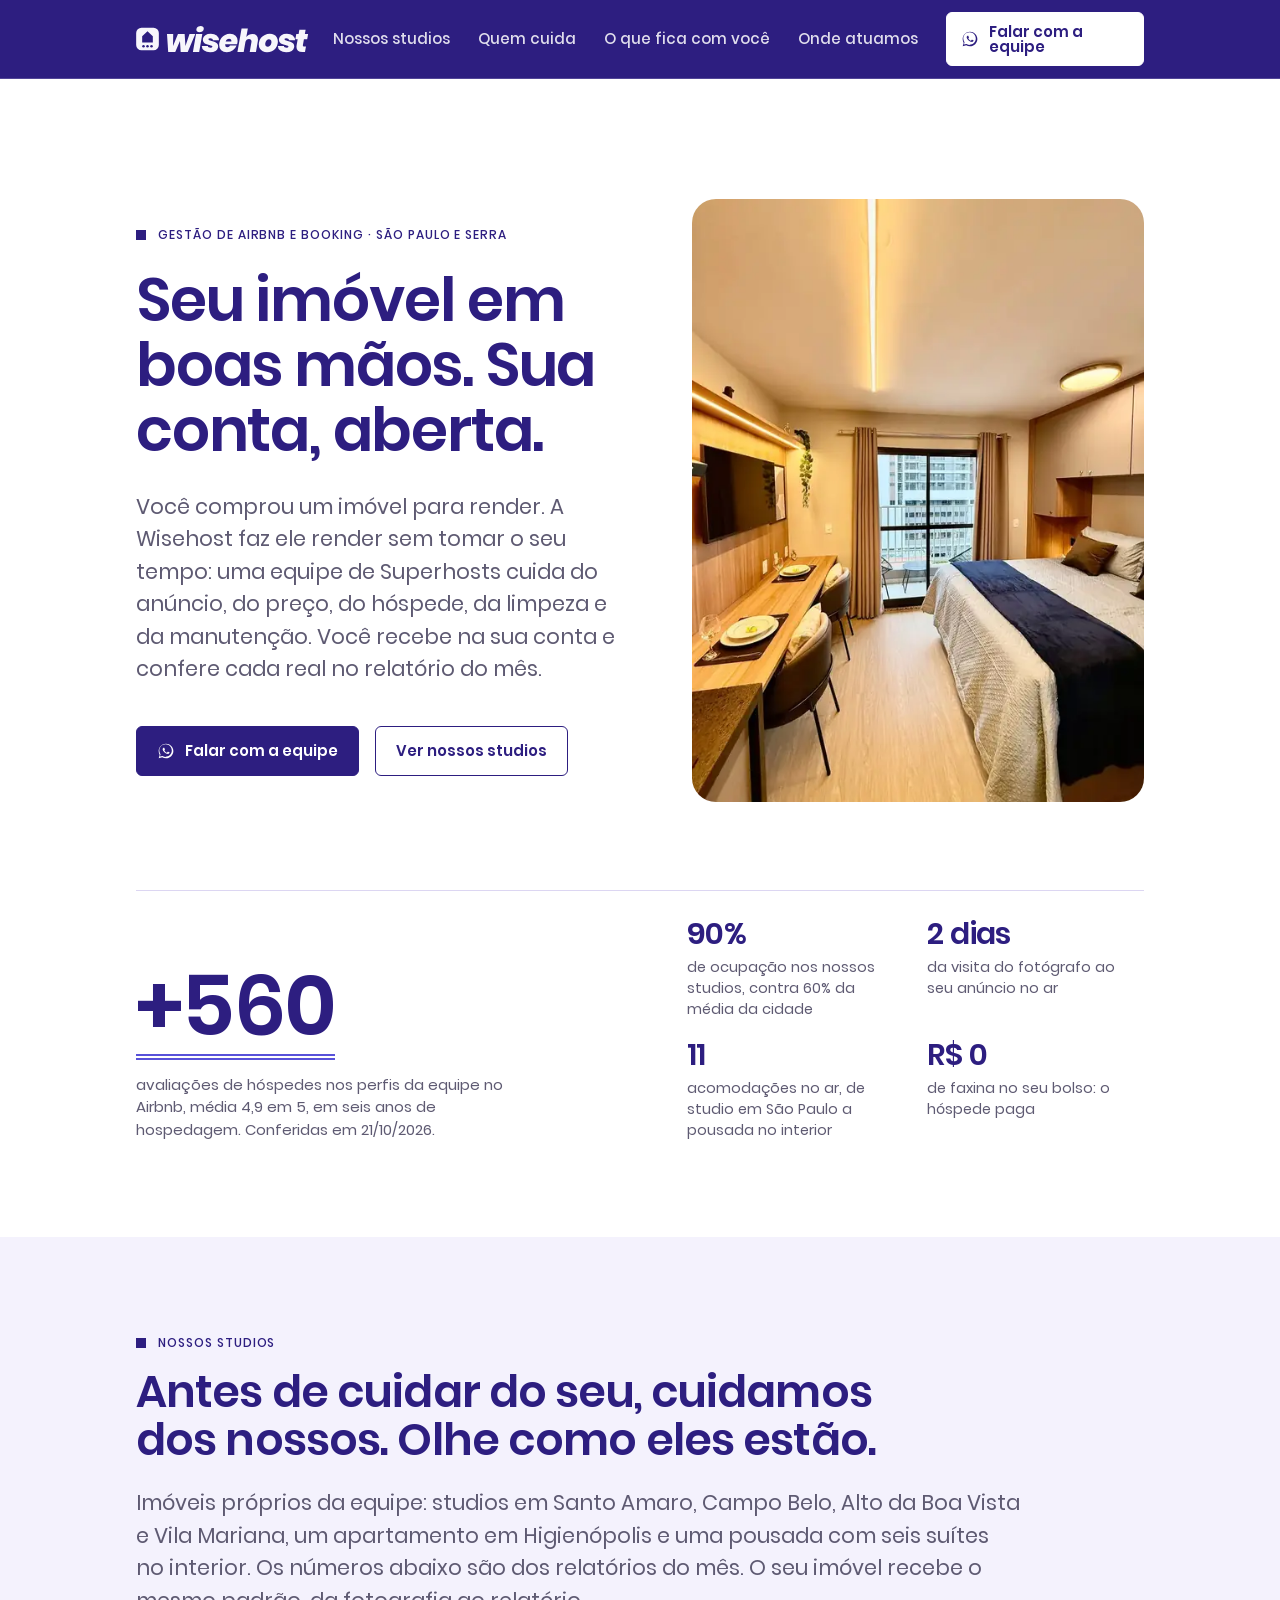
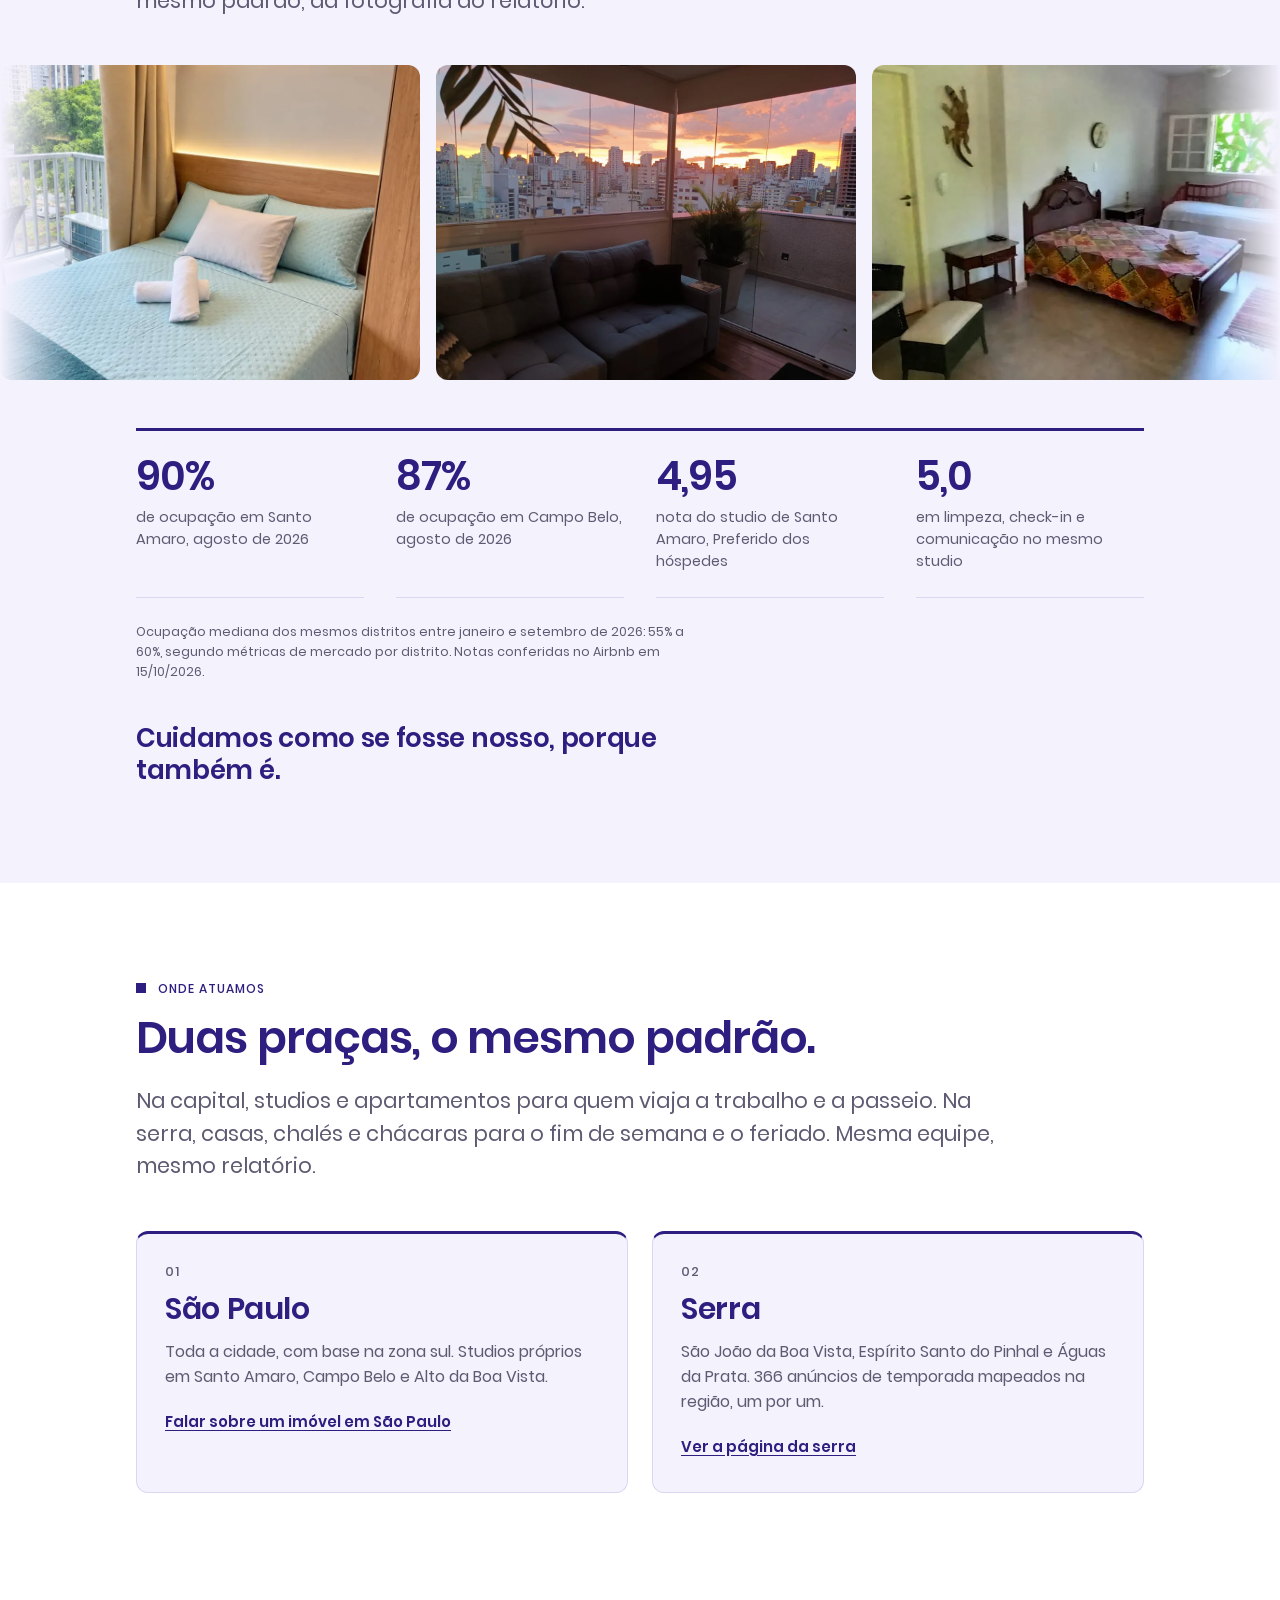
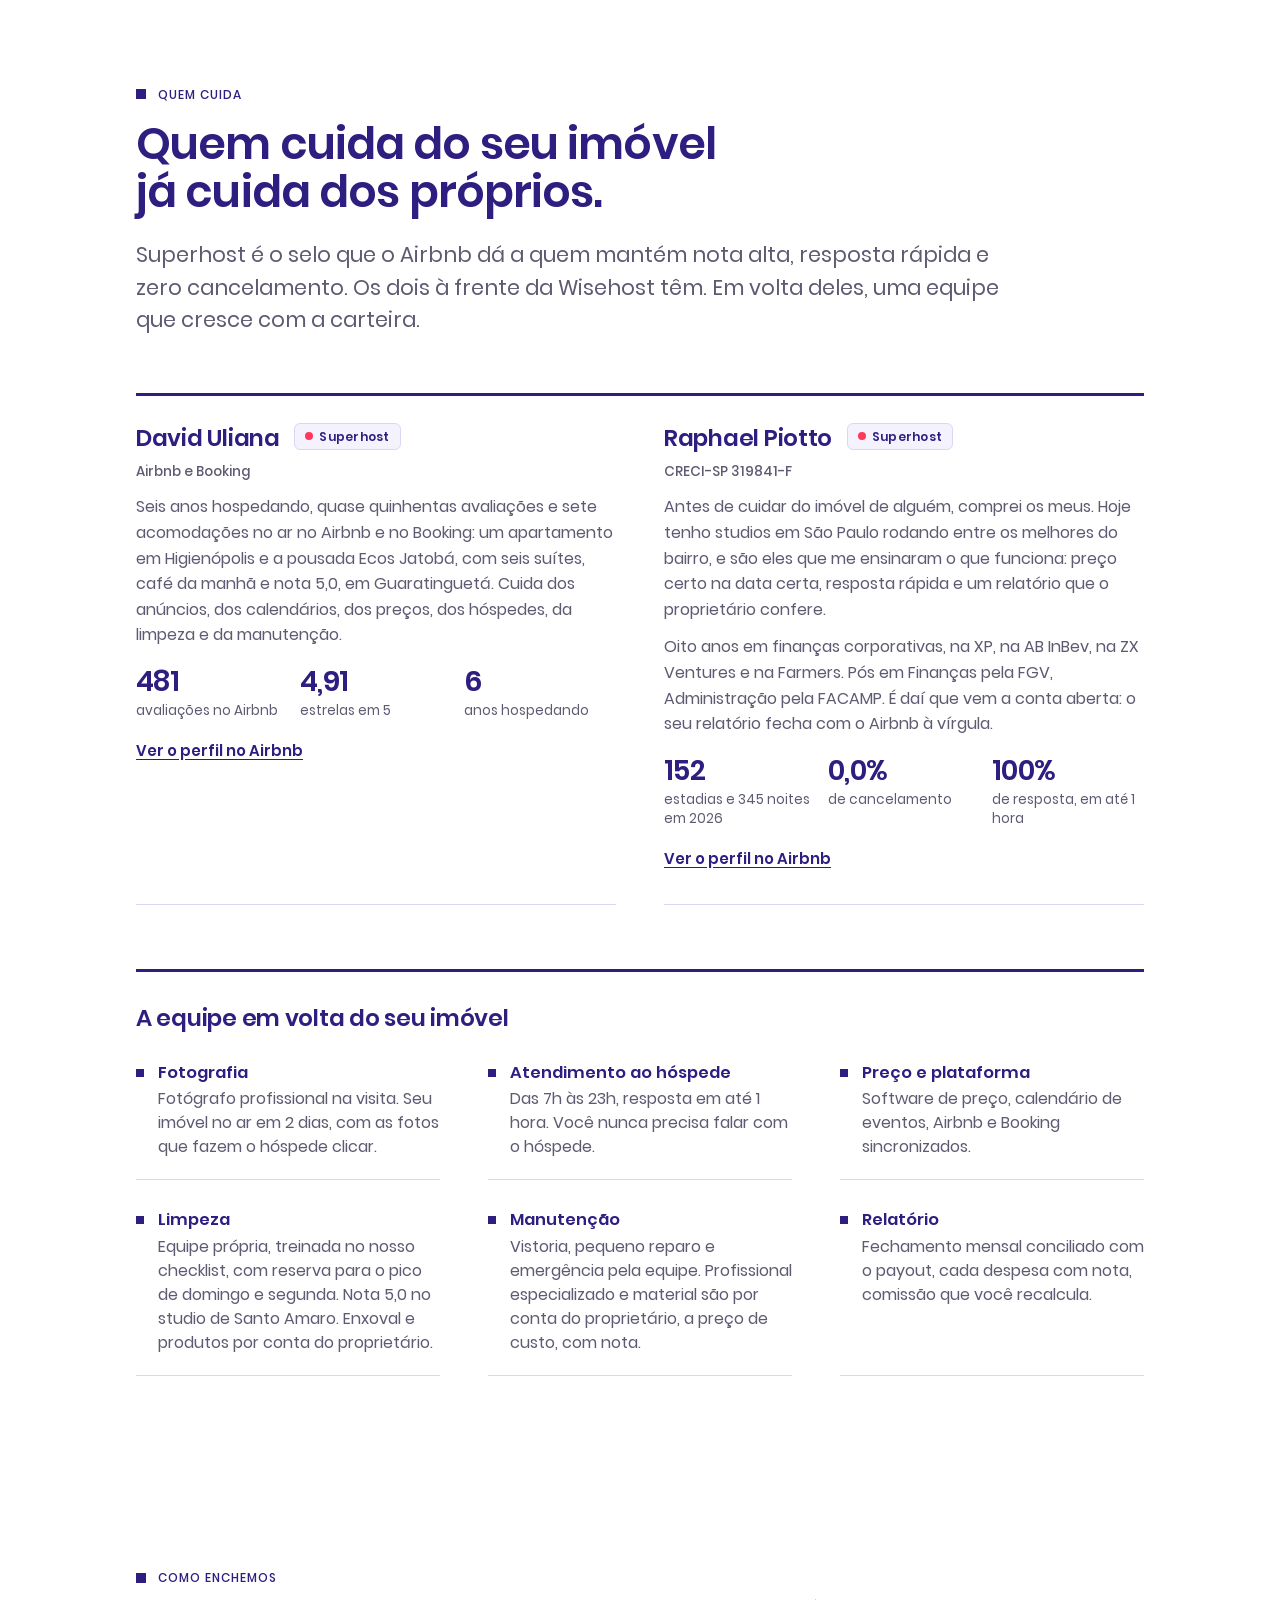
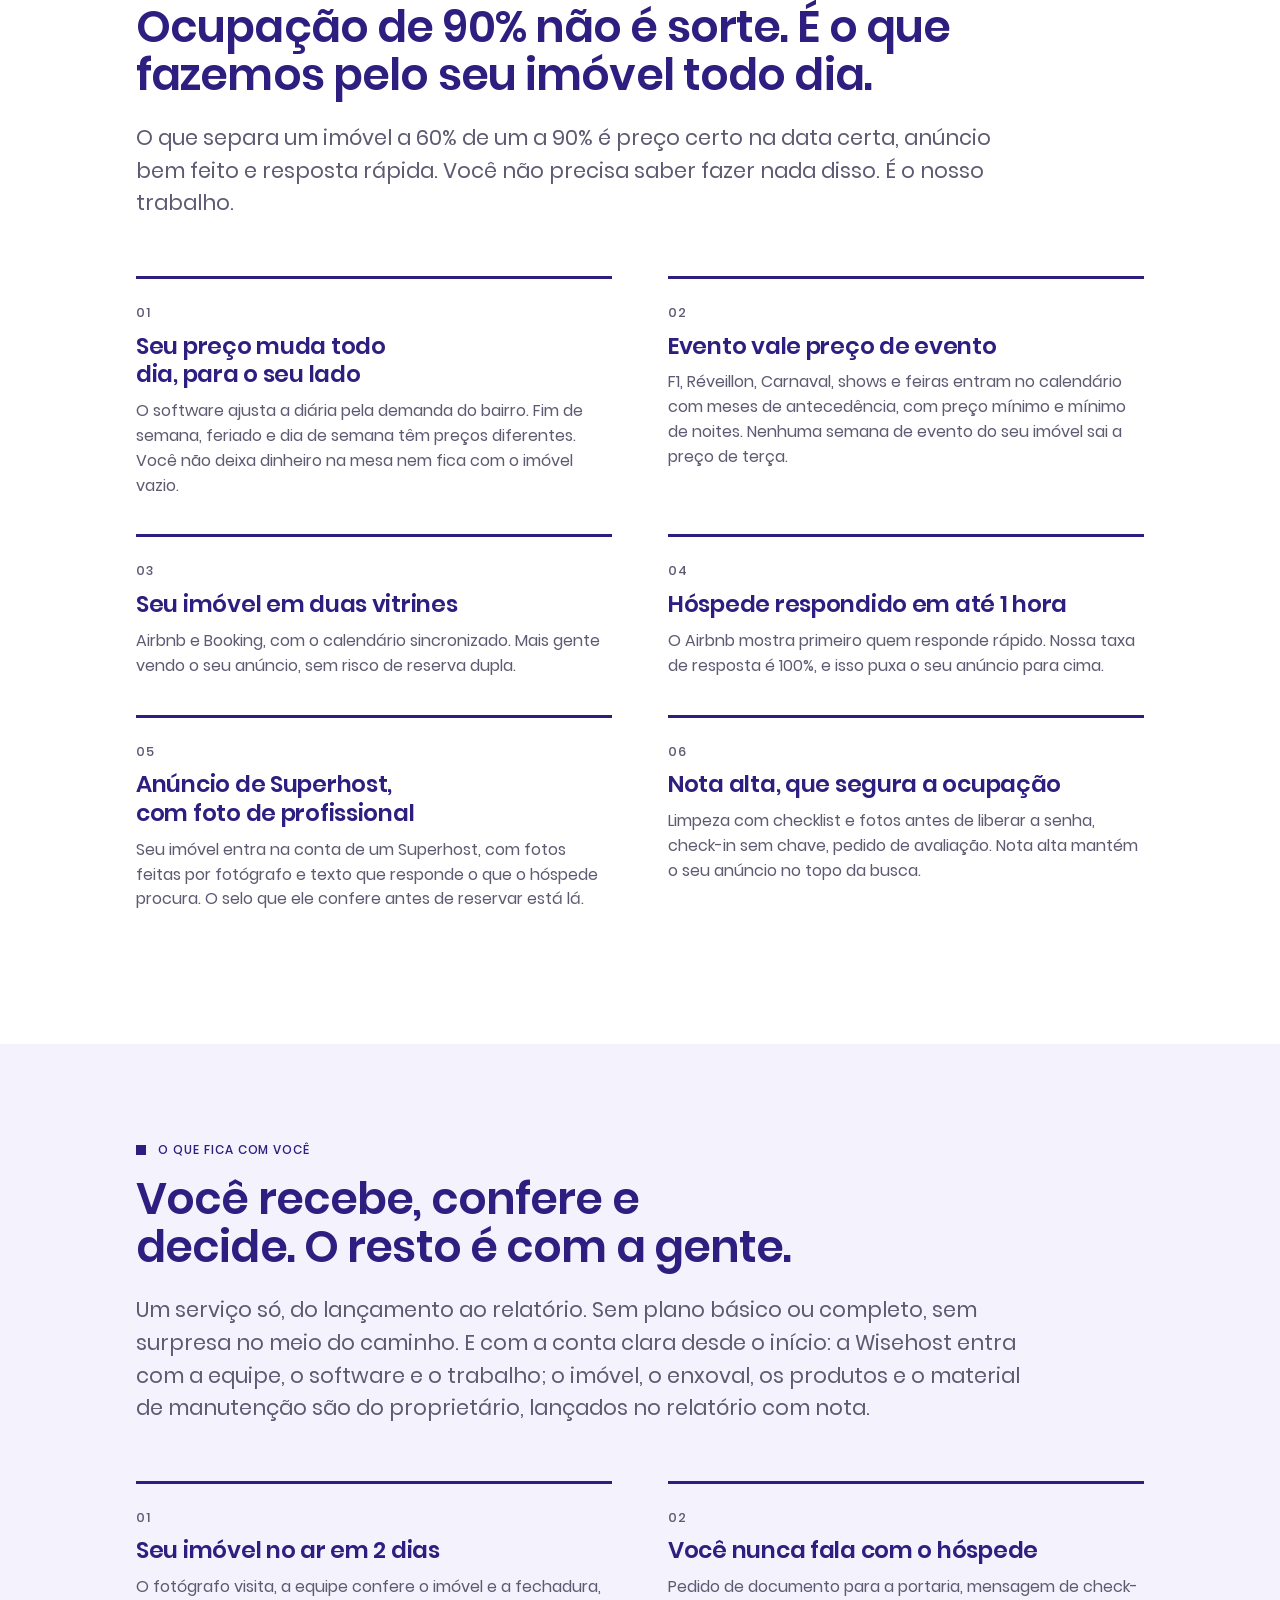
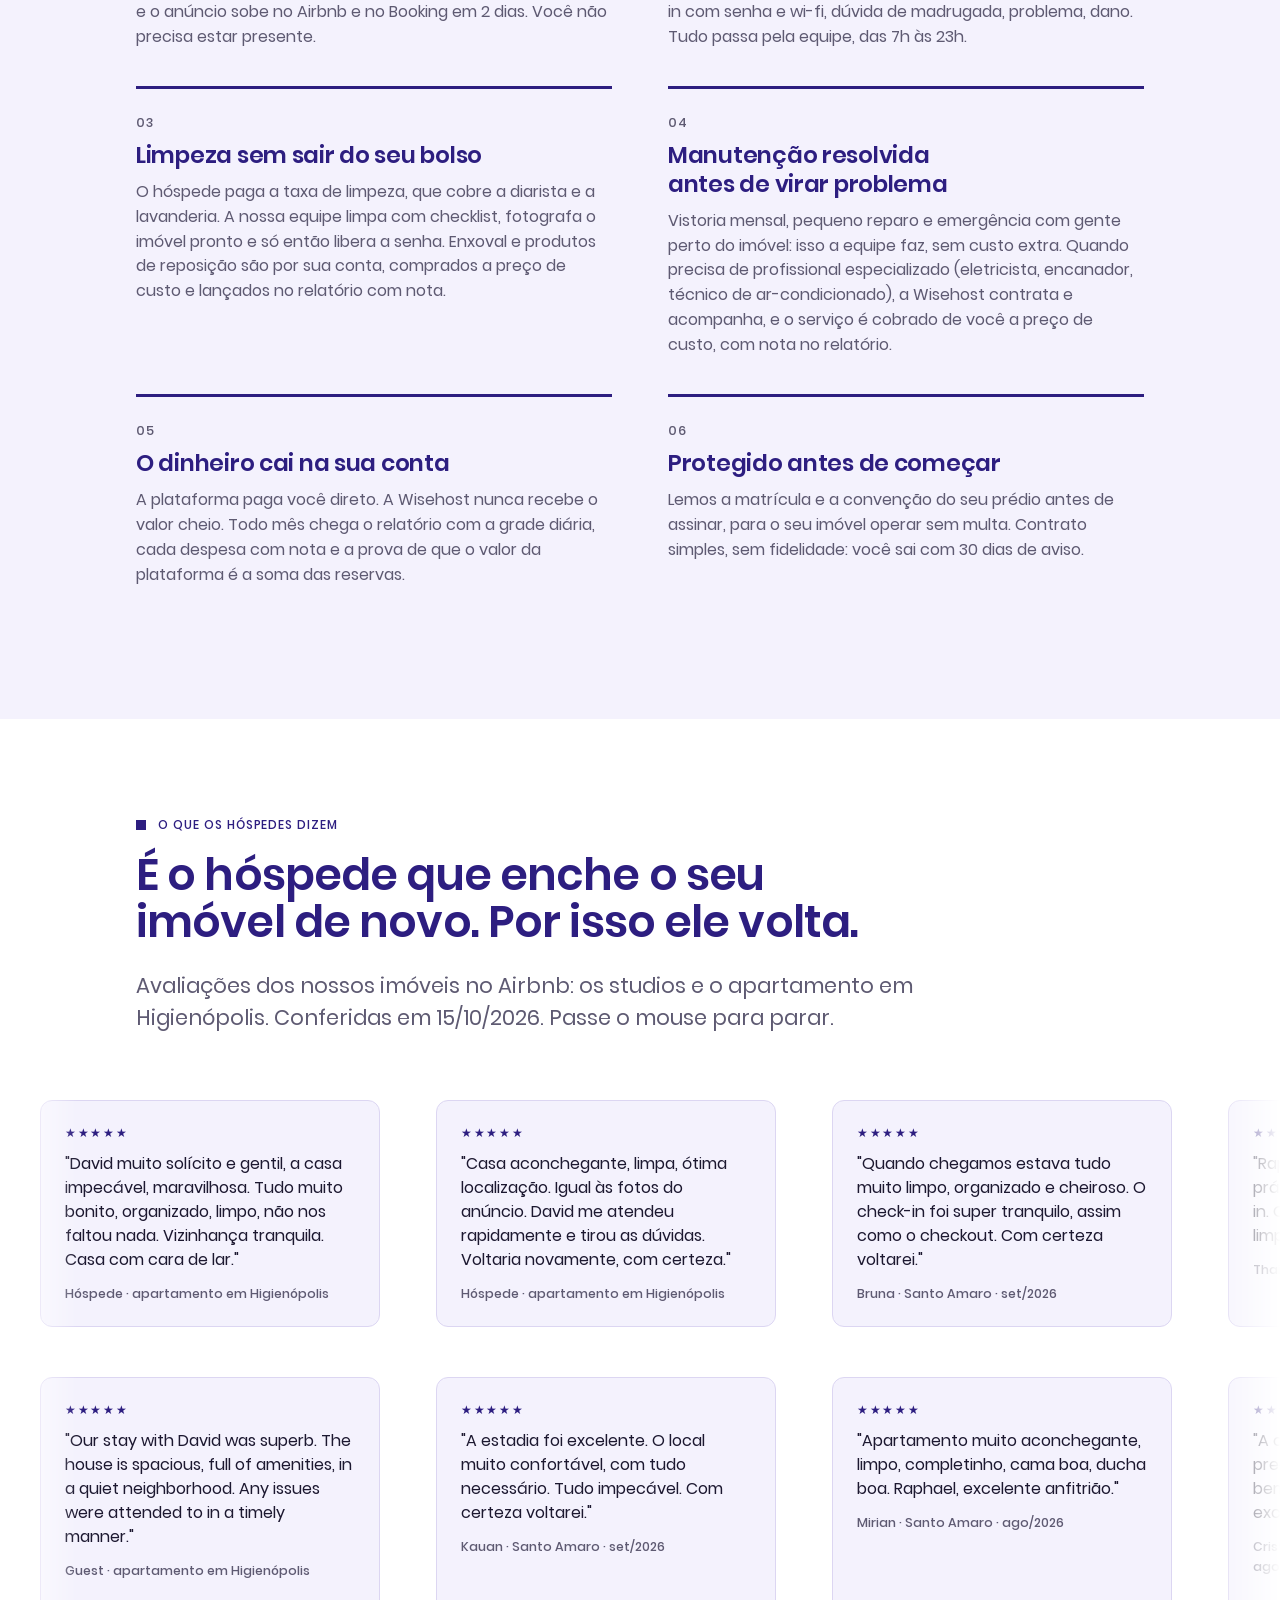
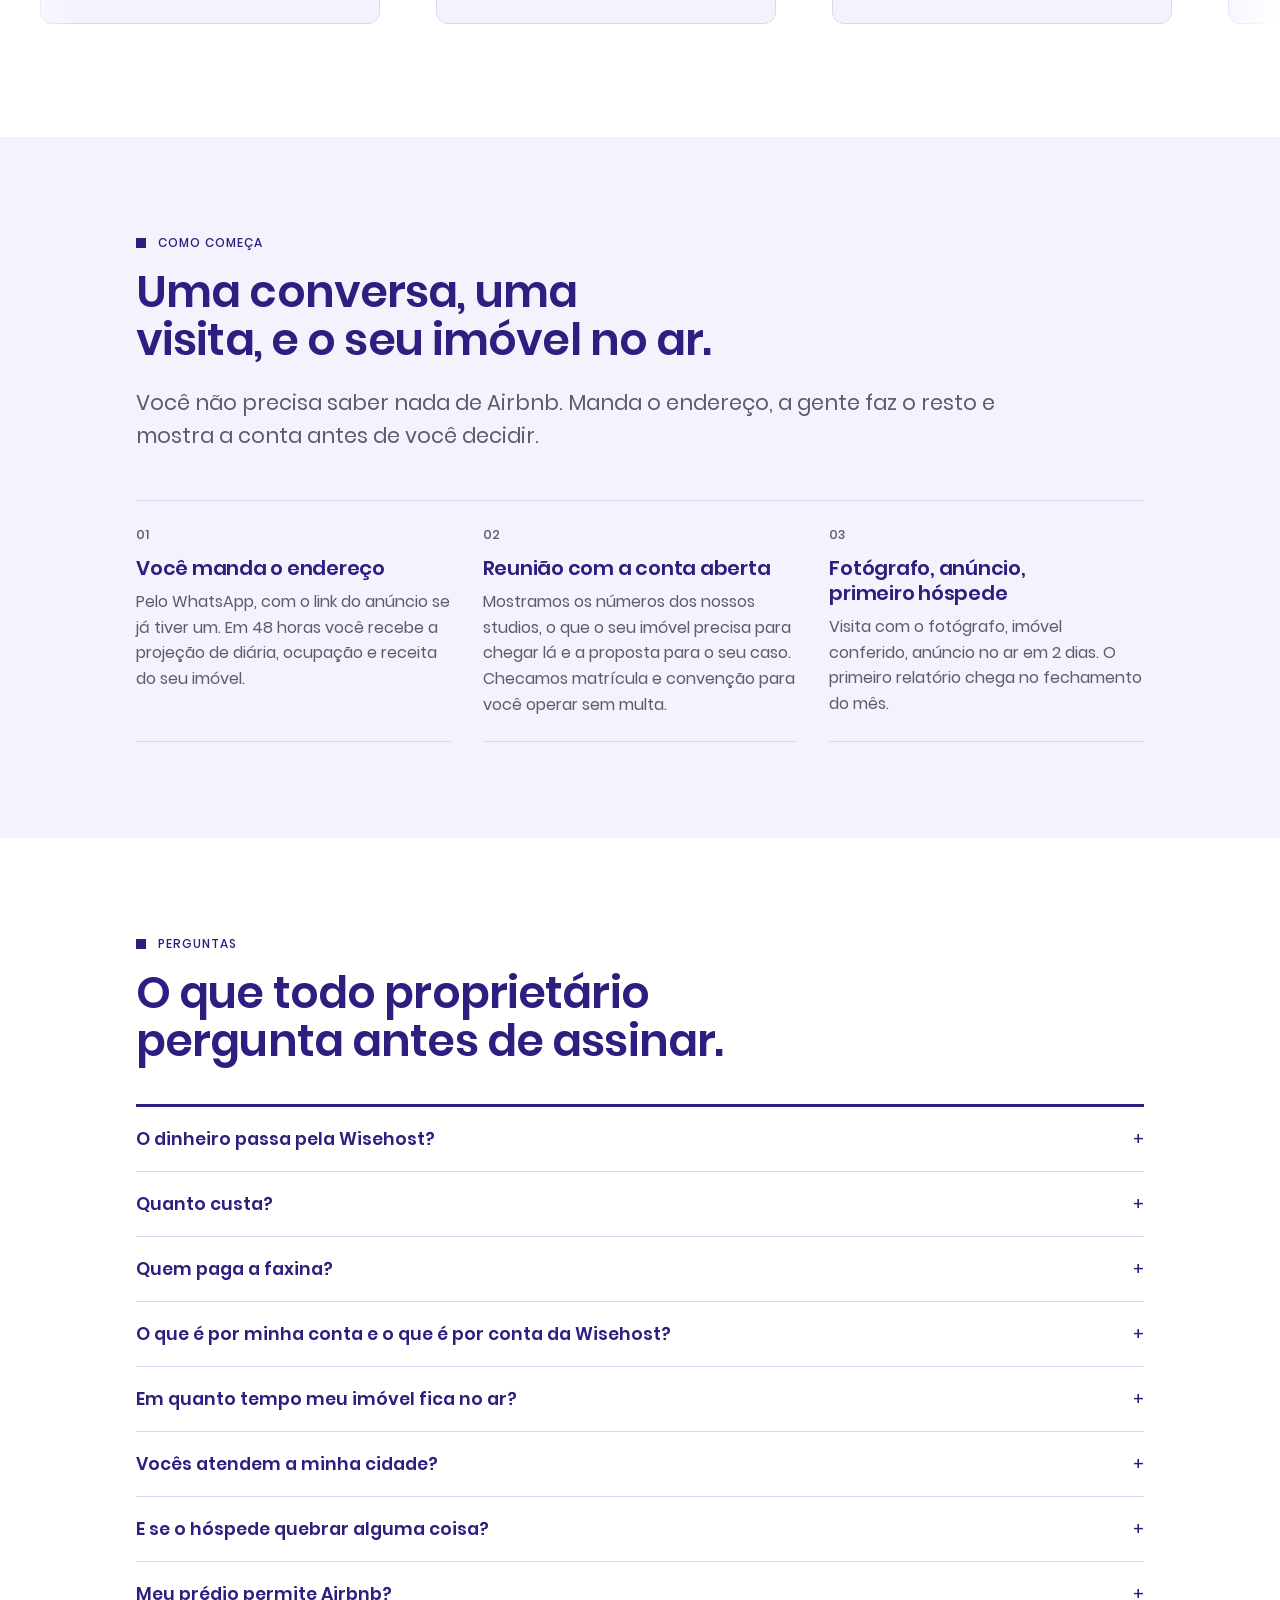
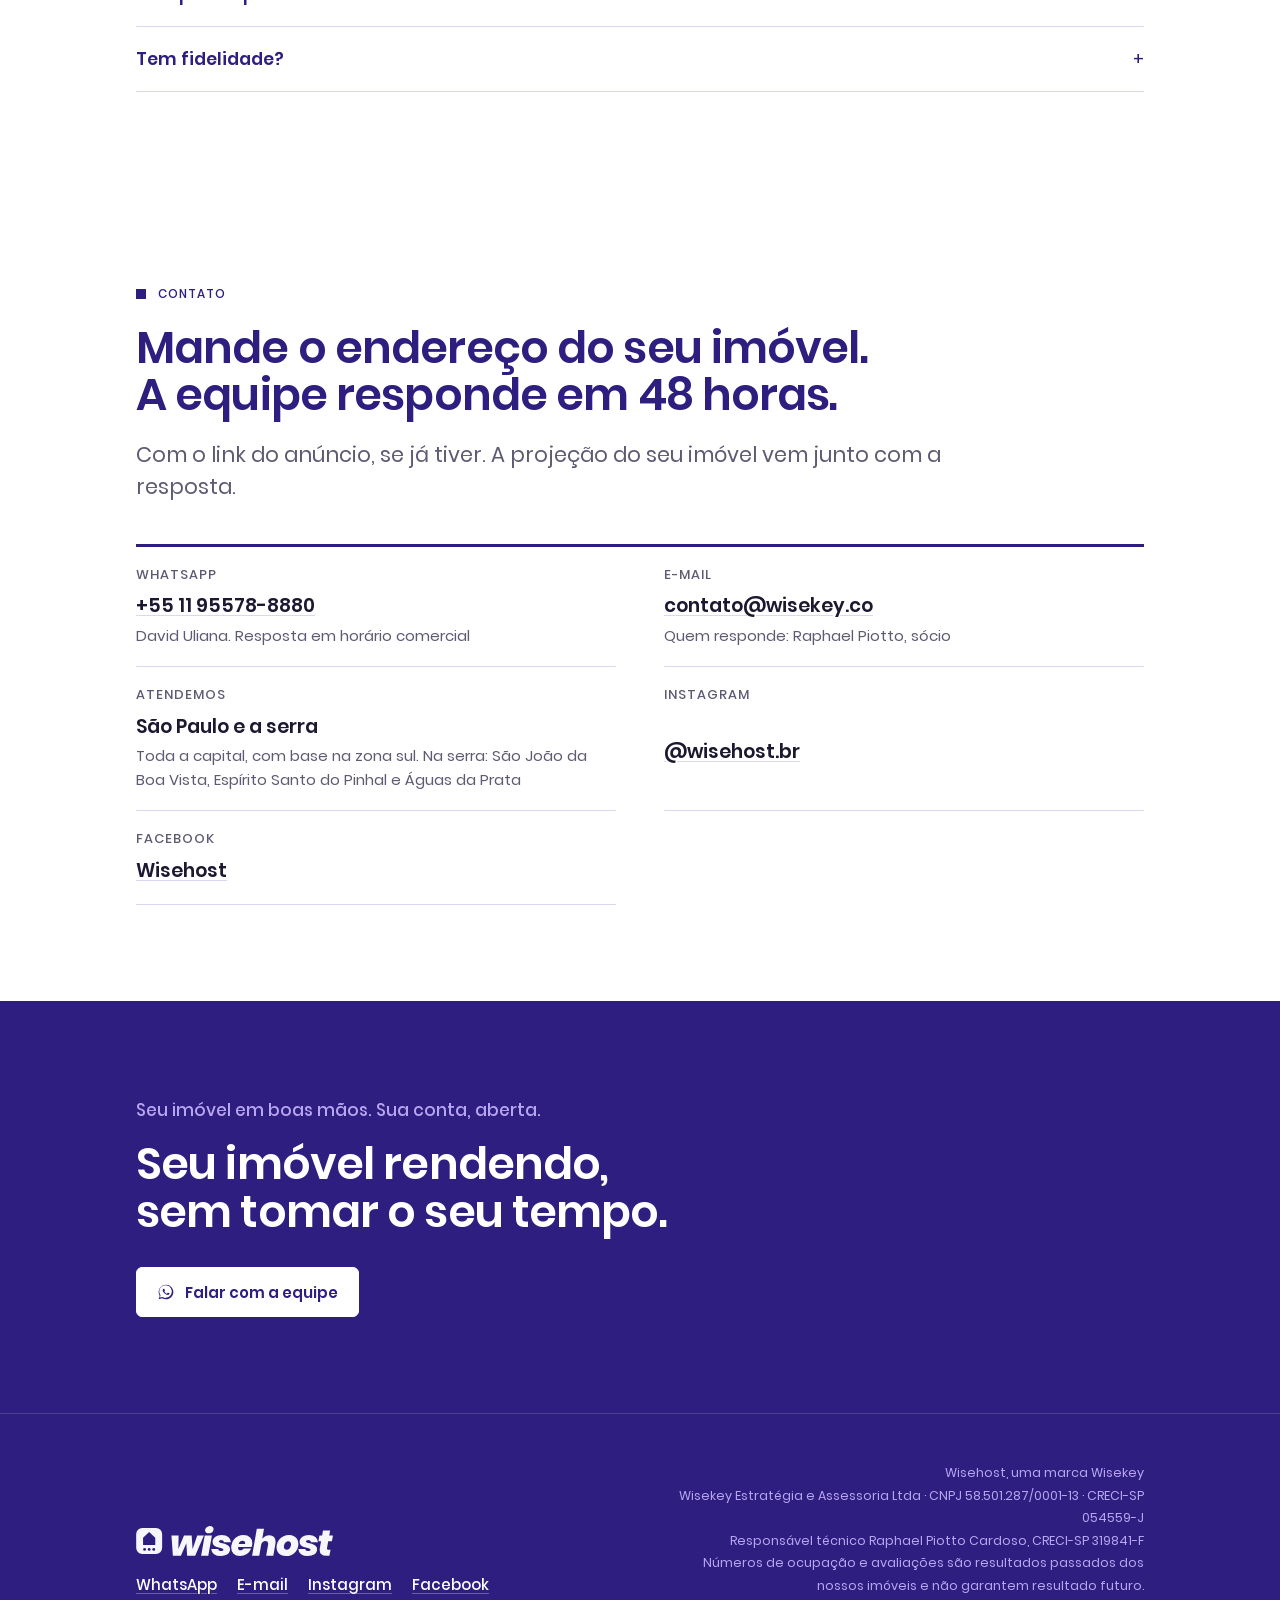
==== commit c33aabf7: "Pousada: foto sem hóspedes" ====
--- a/index.html
+++ b/index.html
@@ -105,7 +105,7 @@
   <div class="marquee slow r block" aria-label="Fotos dos nossos studios"><div class="track">
     <div class="shot"><img src="assets/img/vm-03.webp" alt="Studio em Vila Mariana: cama de casal e varanda, a 300 m do metrô" width="1200" height="900" loading="lazy"></div>
     <div class="shot"><img src="assets/img/david-01.webp" alt="Varanda envidraçada do apartamento em Higienópolis ao pôr do sol, com vista para os prédios de São Paulo" width="1200" height="900" loading="lazy"></div>
-    <div class="shot"><img src="assets/img/pousada-01.webp" alt="Piscina da pousada Ecos Jatobá, em Guaratinguetá, operada pelo David" width="1200" height="900" loading="lazy"></div>
+    <div class="shot"><img src="assets/img/pousada-07.webp" alt="Suíte família da pousada Ecos Jatobá, em Guaratinguetá, operada pelo David" width="1200" height="900" loading="lazy"></div>
     <div class="shot"><img src="assets/img/hub-sala.webp" alt="Studio em Santo Amaro: cama de casal, bancada e janela para a cidade" width="900" height="1200" loading="lazy"></div>
     <div class="shot"><img src="assets/img/vm-02.webp" alt="Cozinha e sala do studio em Vila Mariana" width="1200" height="900" loading="lazy"></div>
     <div class="shot"><img src="assets/img/david-02.webp" alt="Sala do apartamento em Higienópolis com piso de madeira, plantas e vista para a cidade" width="720" height="540" loading="lazy"></div>
@@ -129,7 +129,7 @@
     <div class="shot"><img src="assets/img/movi-05.webp" alt="Varanda com duas cadeiras e vista para a cidade" width="1200" height="900" loading="lazy"></div>
     <div class="shot dup"><img src="assets/img/vm-03.webp" alt="" width="1200" height="900" loading="lazy"></div>
     <div class="shot dup"><img src="assets/img/david-01.webp" alt="" width="1200" height="900" loading="lazy"></div>
-    <div class="shot dup"><img src="assets/img/pousada-01.webp" alt="" width="1200" height="900" loading="lazy"></div>
+    <div class="shot dup"><img src="assets/img/pousada-07.webp" alt="" width="1200" height="900" loading="lazy"></div>
     <div class="shot dup"><img src="assets/img/hub-sala.webp" alt="" width="900" height="1200" loading="lazy"></div>
     <div class="shot dup"><img src="assets/img/vm-02.webp" alt="" width="1200" height="900" loading="lazy"></div>
     <div class="shot dup"><img src="assets/img/david-02.webp" alt="" width="720" height="540" loading="lazy"></div>
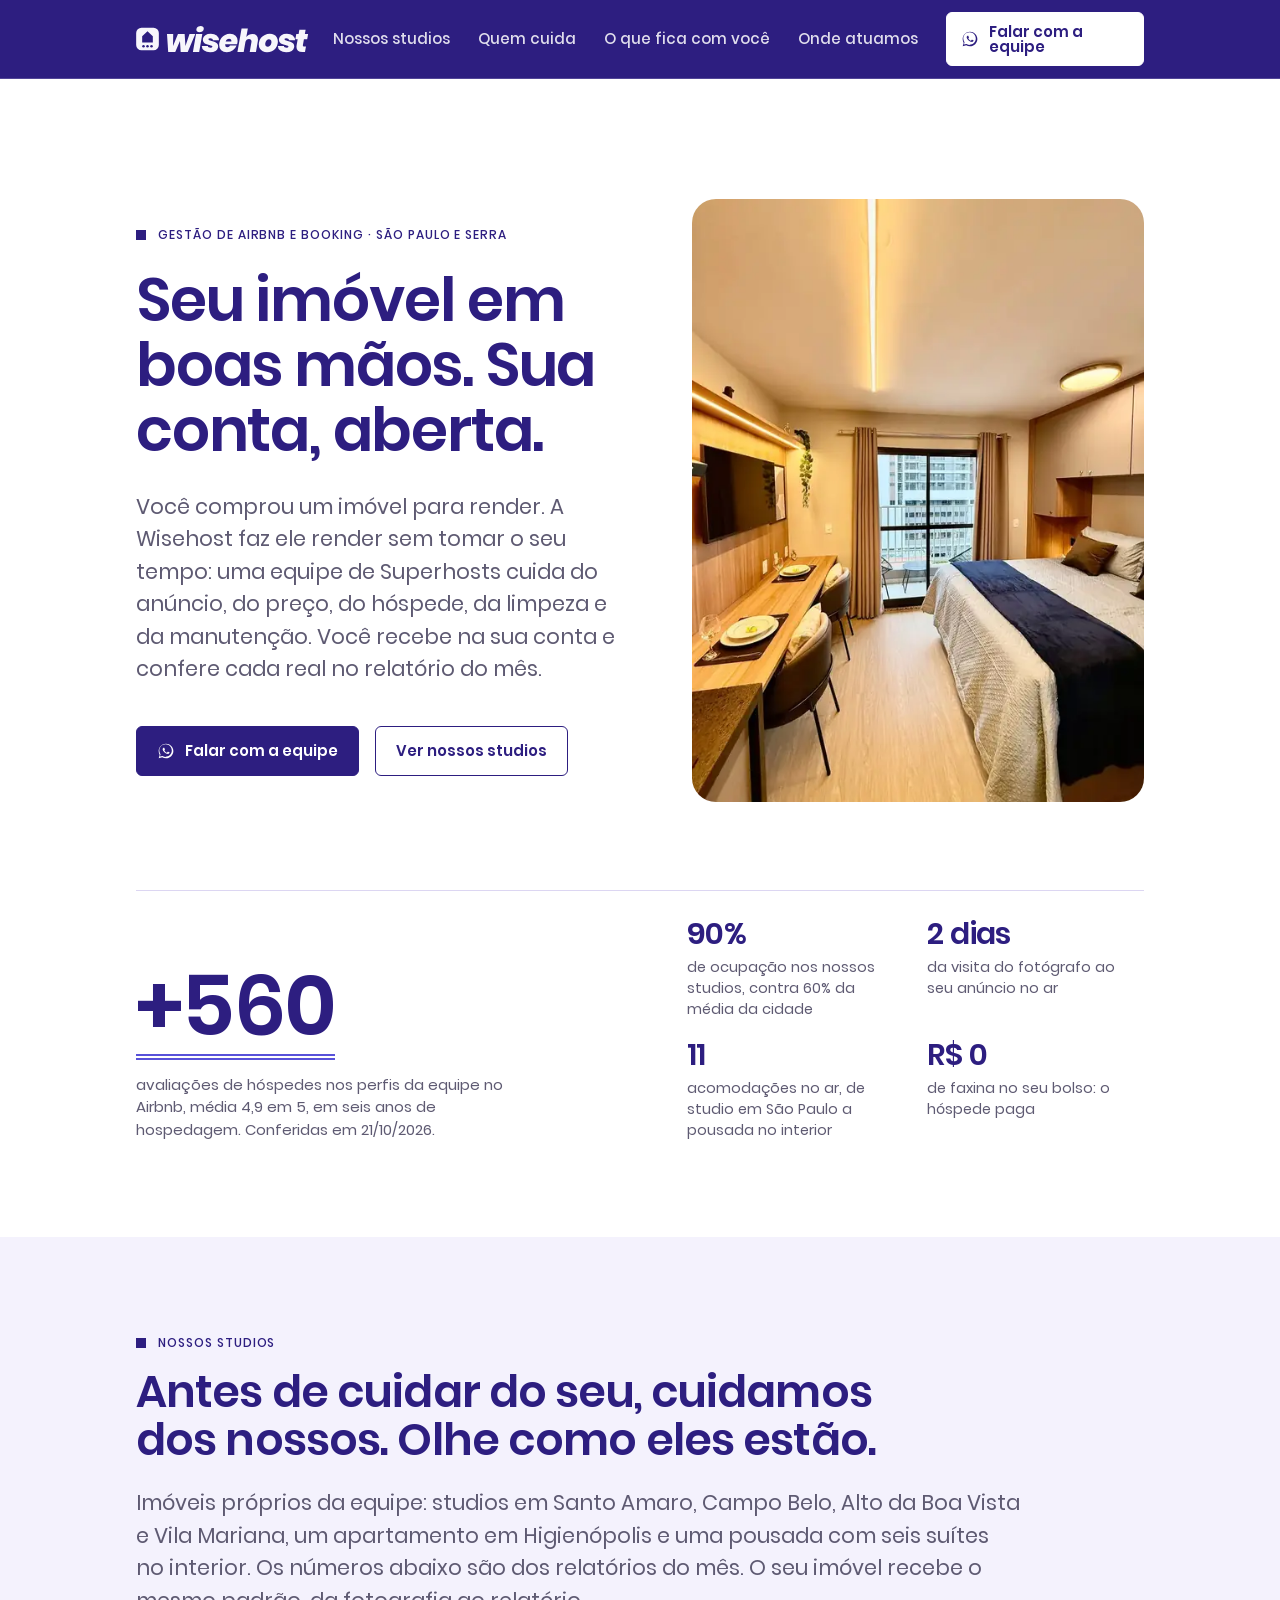
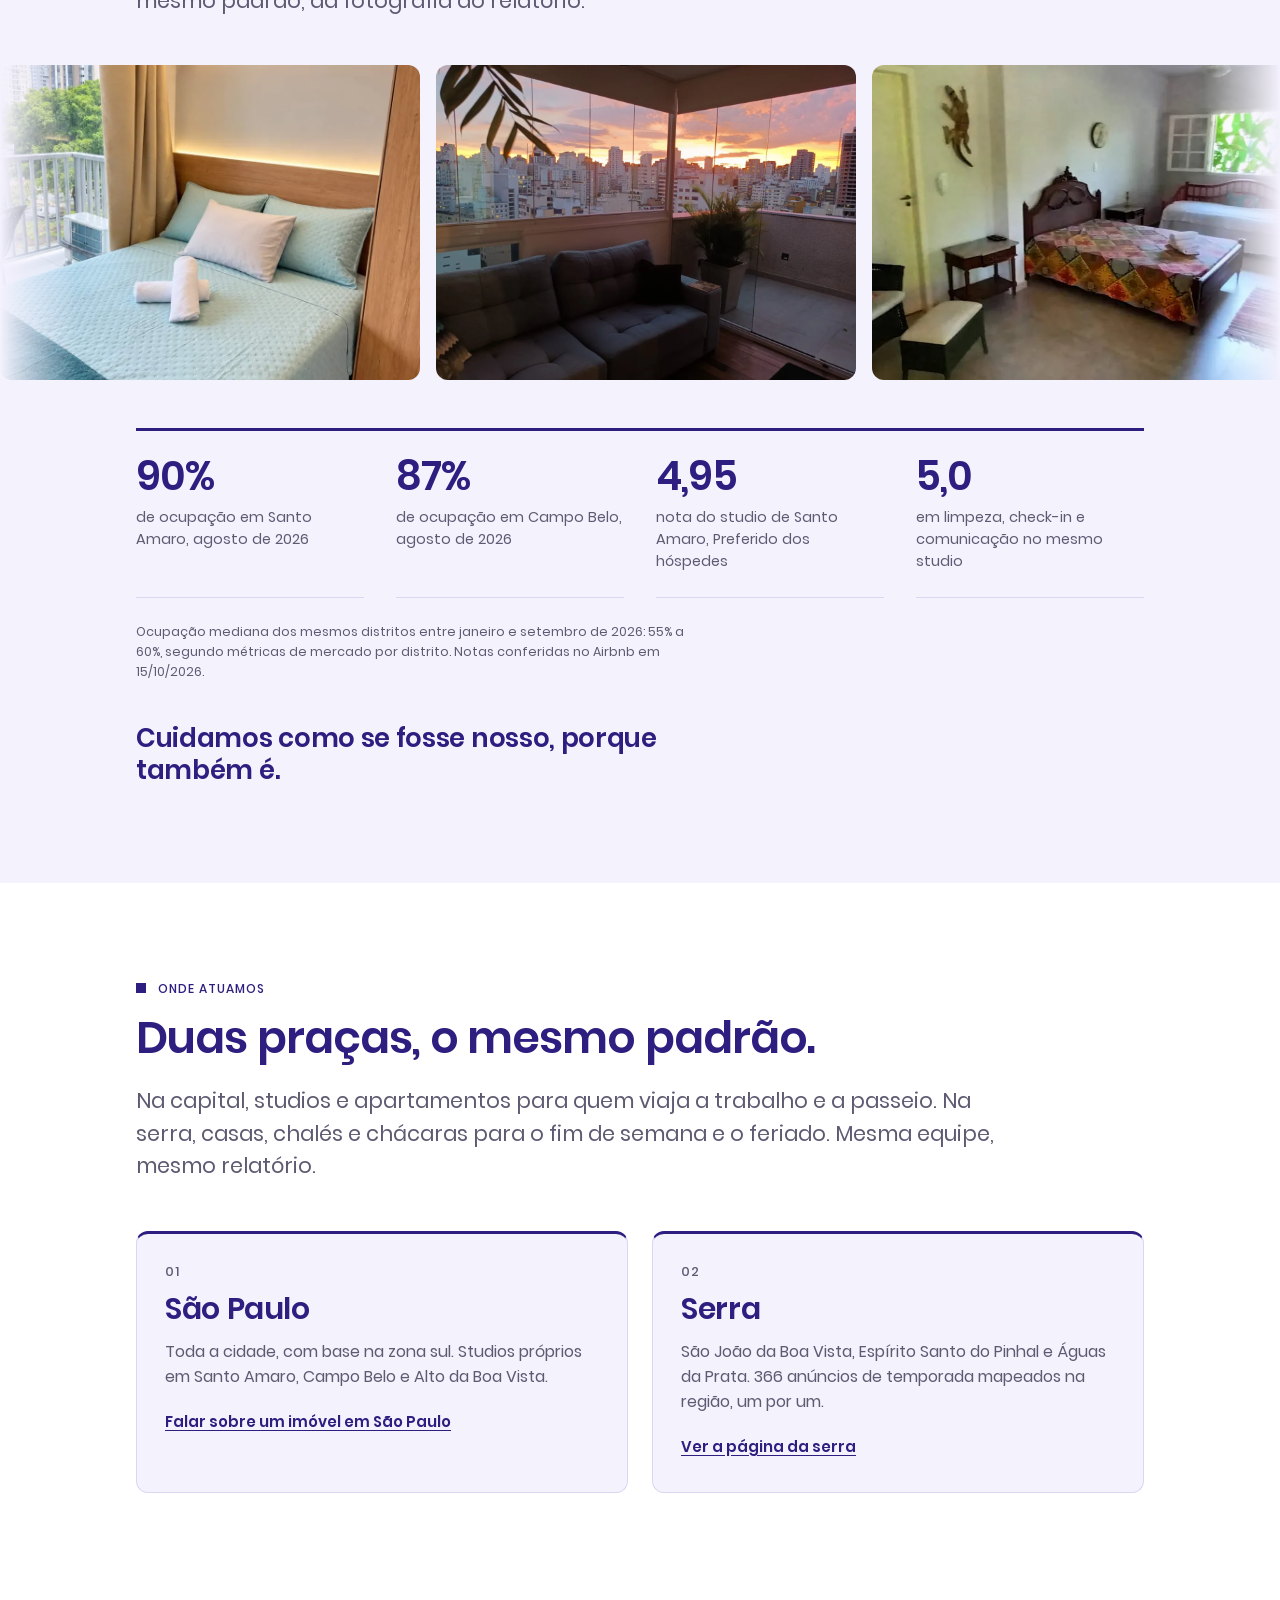
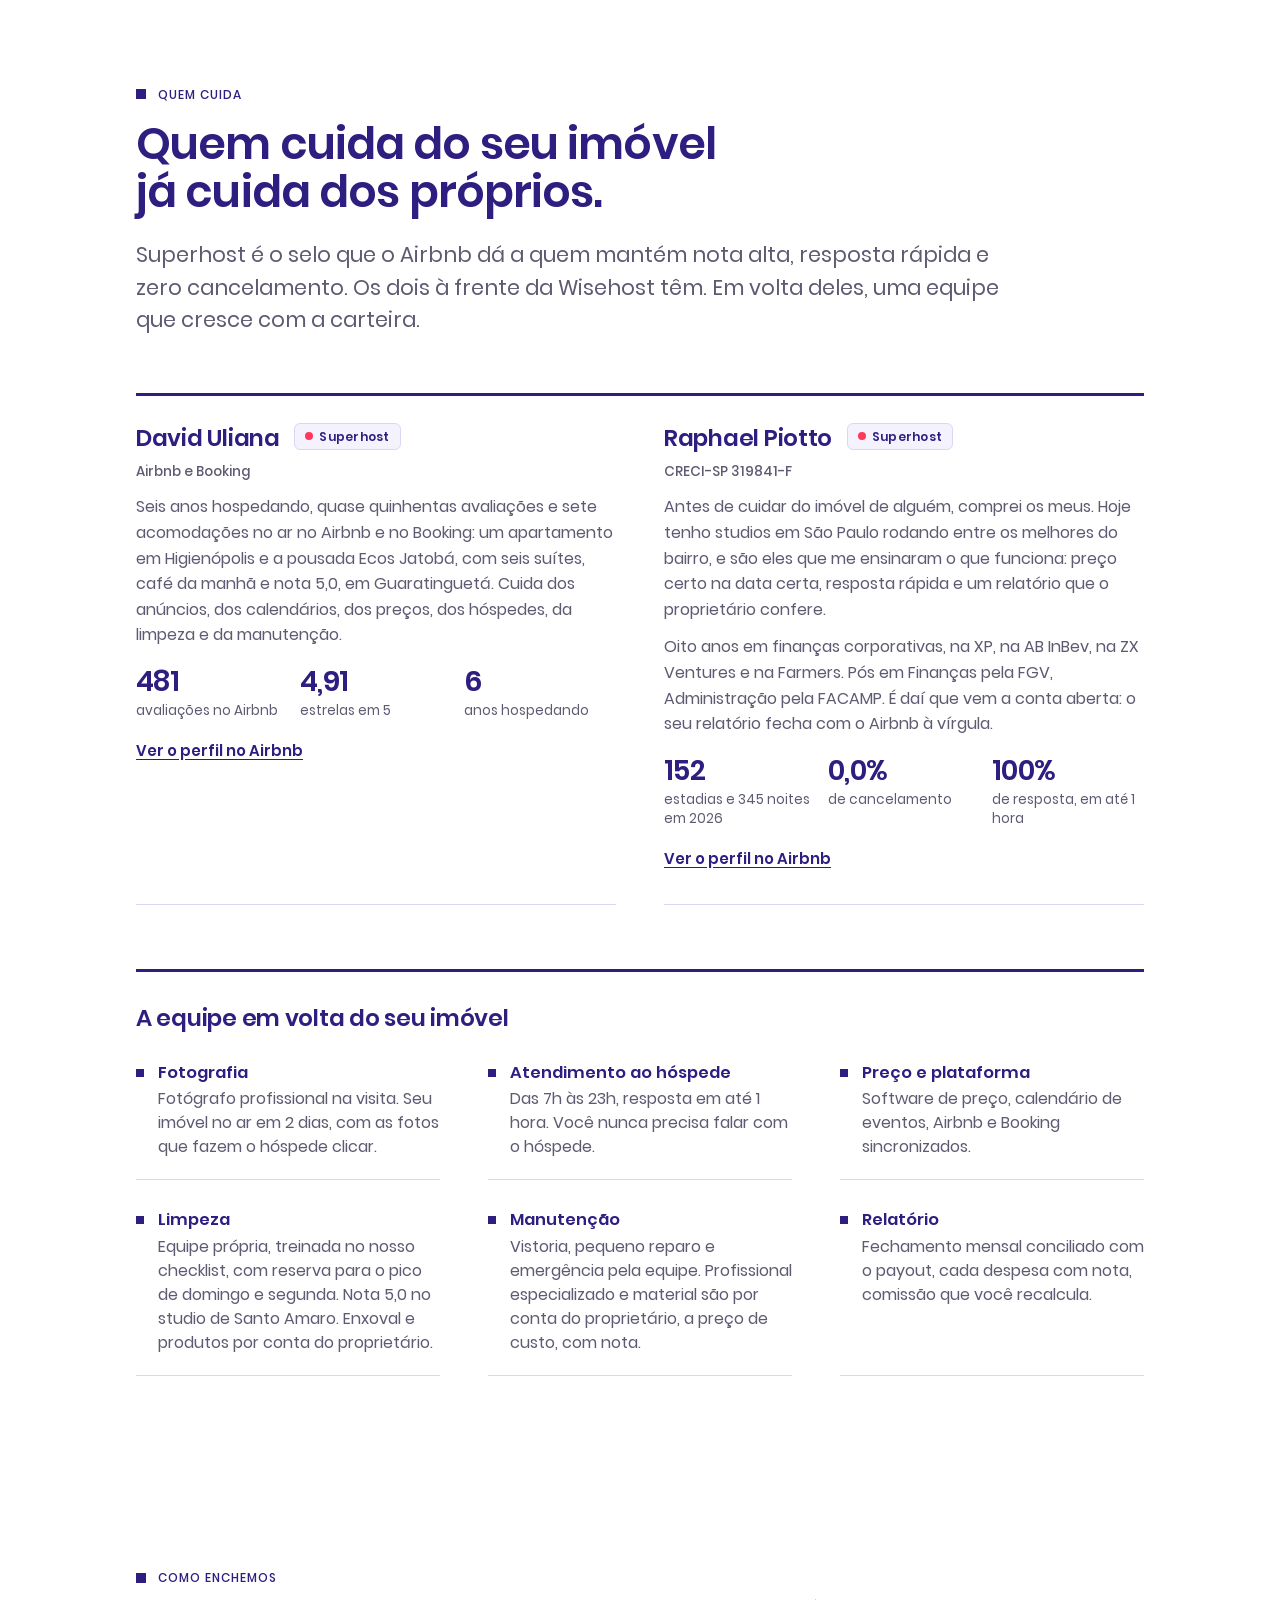
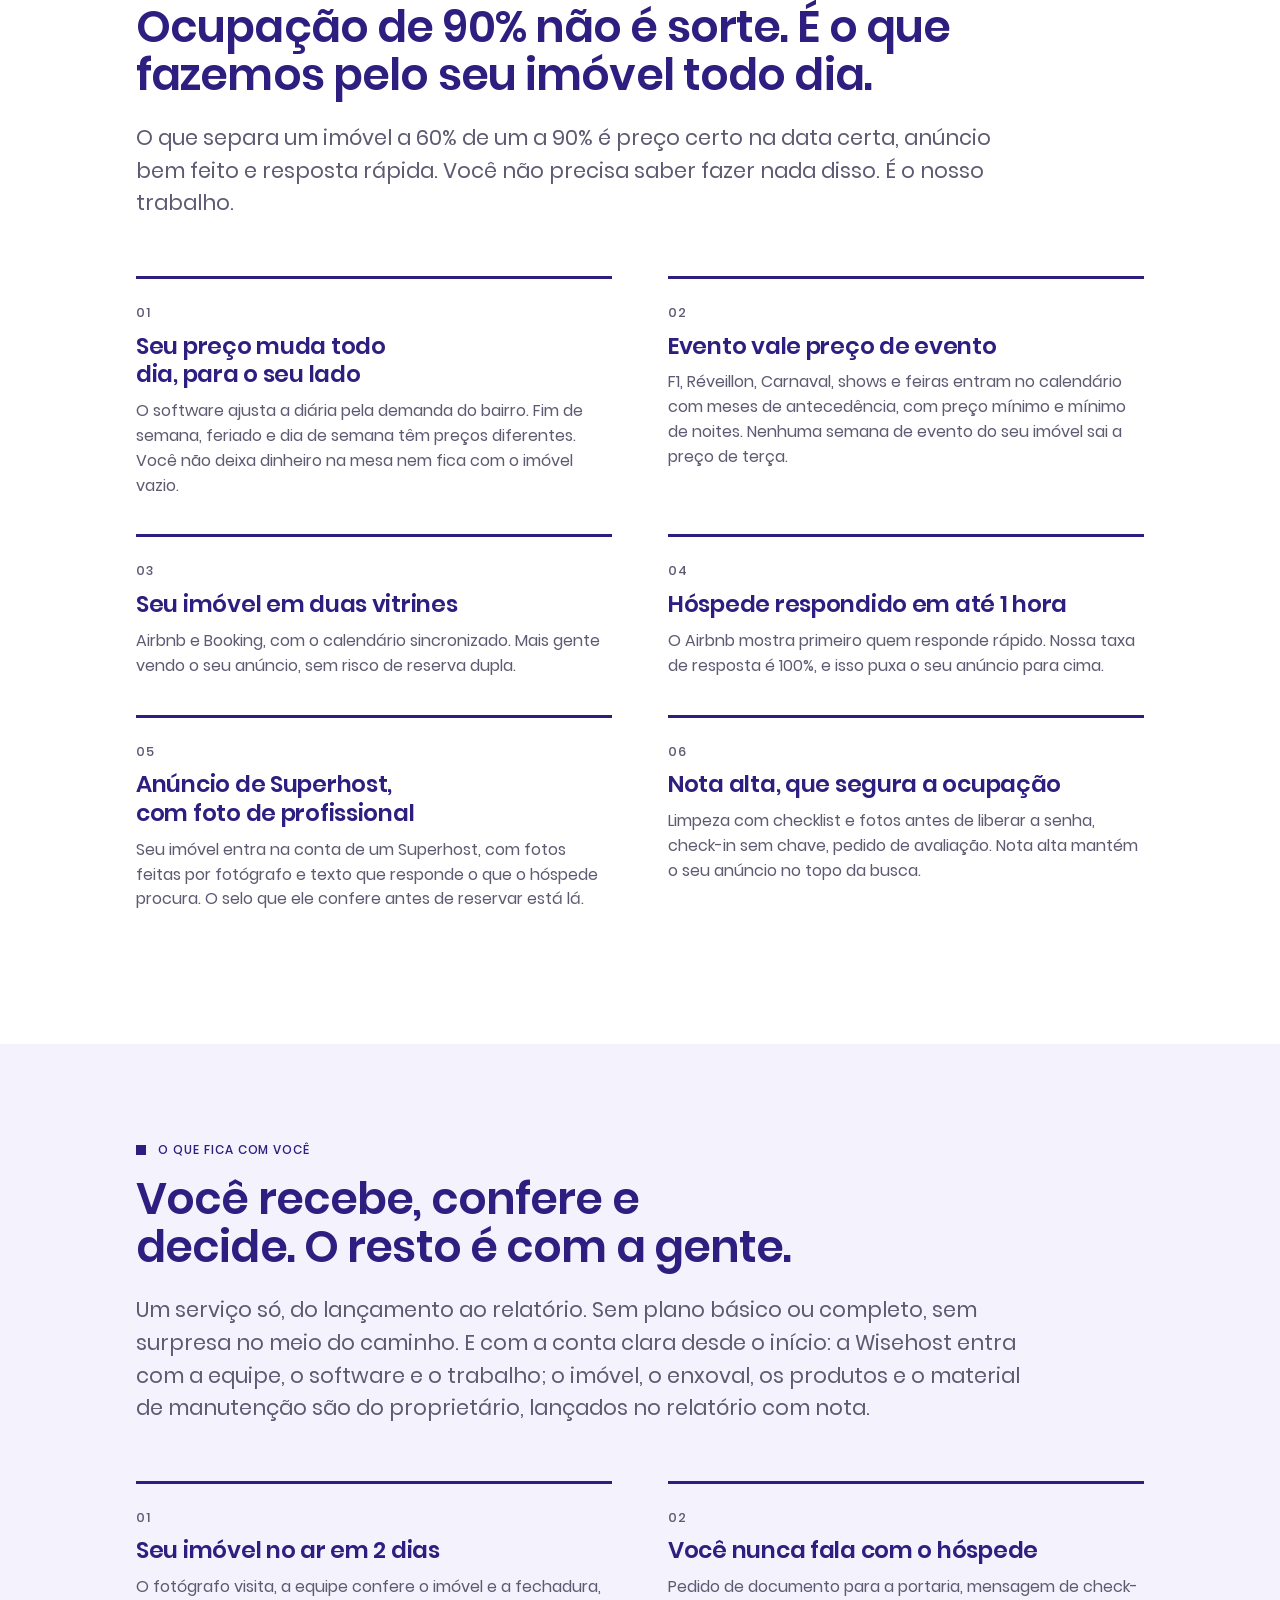
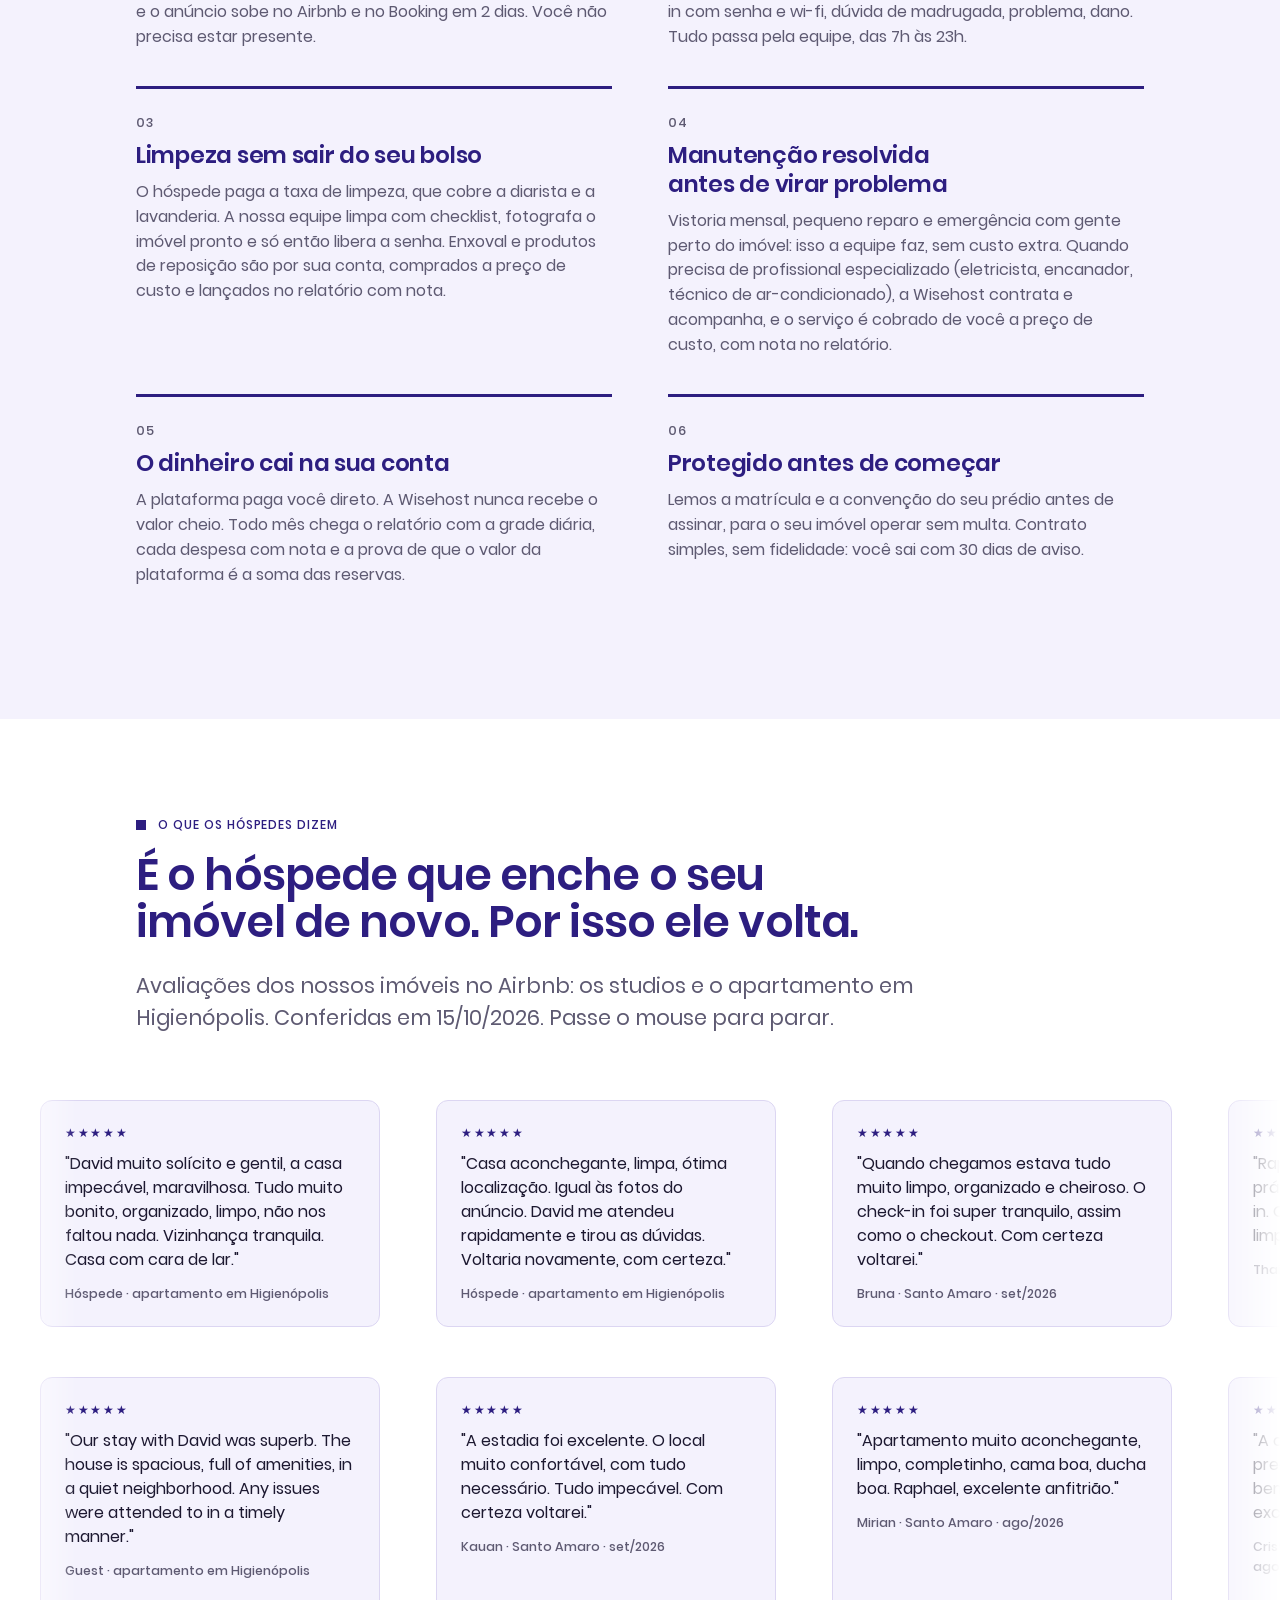
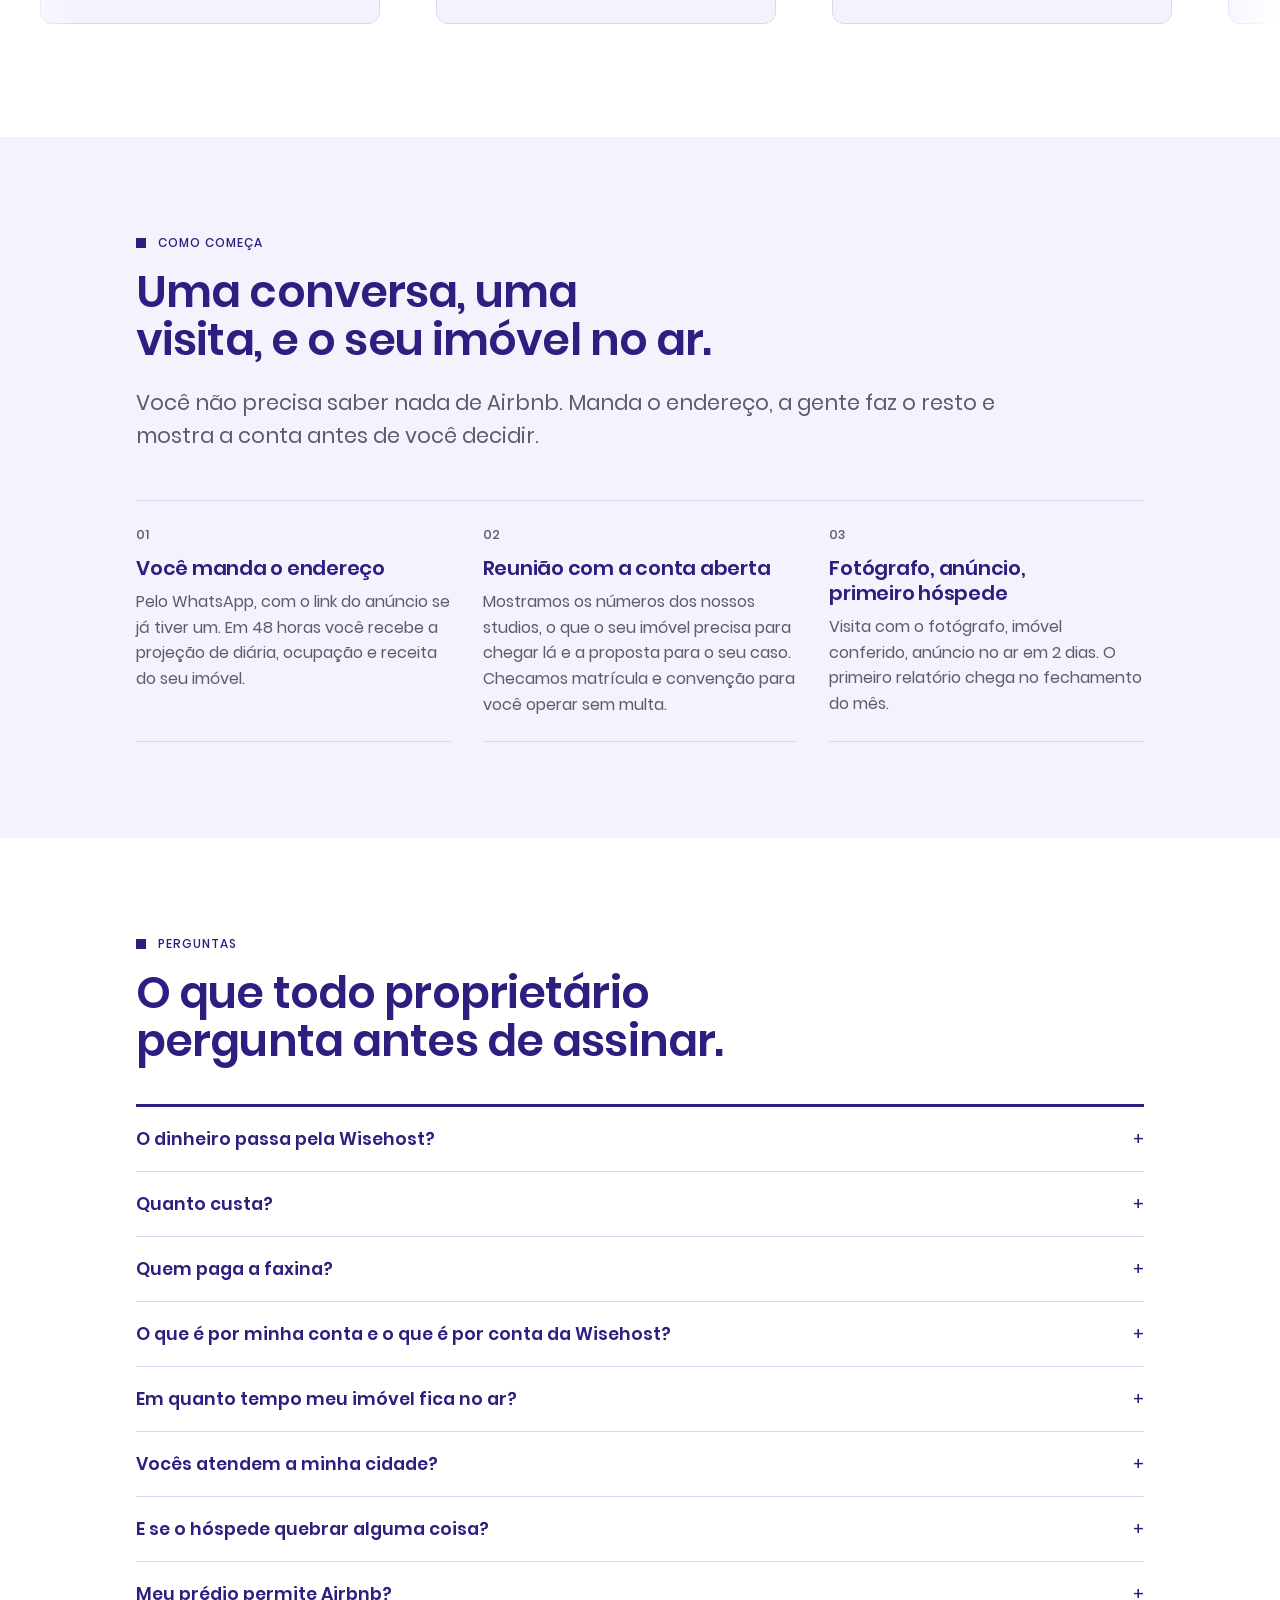
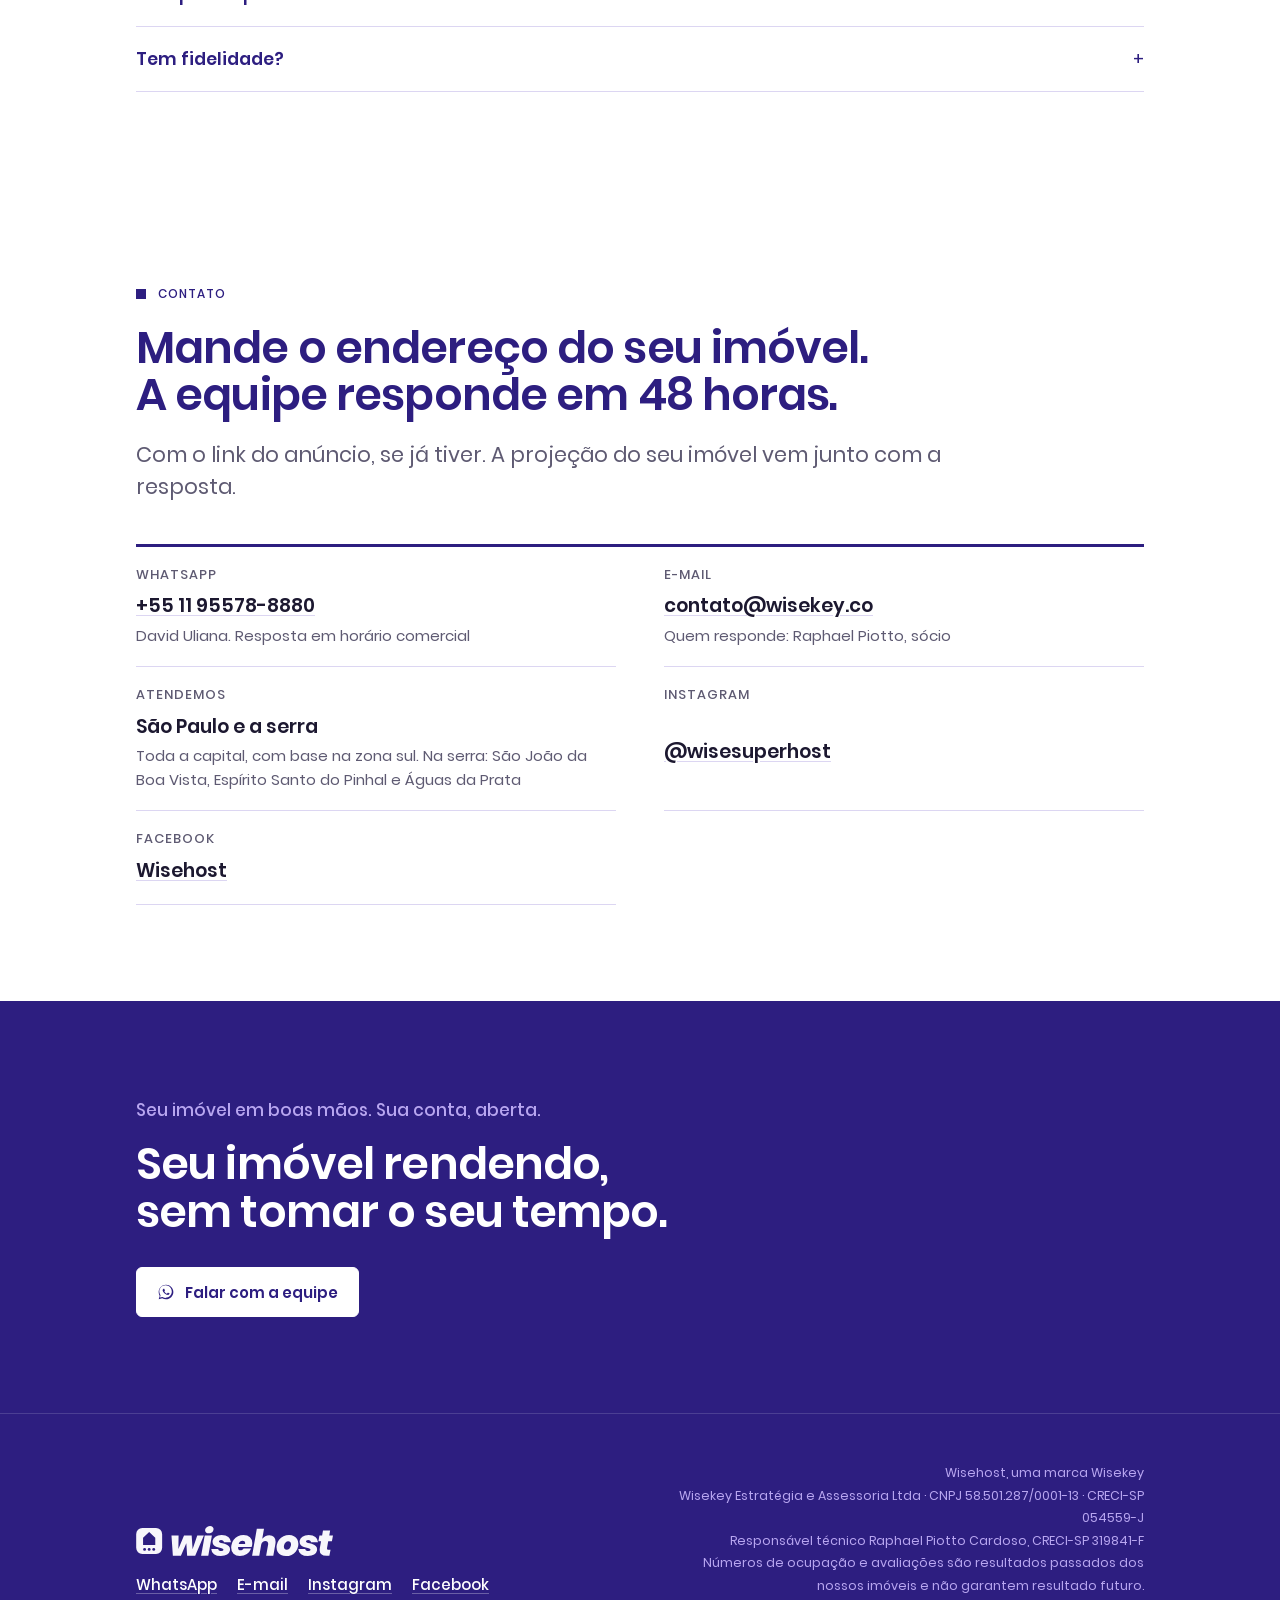
==== commit f3f516dd: "Instagram passa a ser @wisesuperhost Co-Authored-By: Claude Opus 5.5 <noreply@anthropic.com> Claude-" ====
--- a/index.html
+++ b/index.html
@@ -40,7 +40,7 @@
   "areaServed": ["São Paulo, SP", "São João da Boa Vista, SP", "Espírito Santo do Pinhal, SP", "Águas da Prata, SP"],
   "founder": {"@type": "Person", "name": "Raphael Piotto Cardoso"},
   "knowsAbout": ["Airbnb", "Booking.com", "aluguel por temporada", "gestão de studios", "co-hosting"],
-  "parentOrganization": {"@type": "Organization", "name": "Wisekey", "sameAs": ["https://www.instagram.com/wisehost.br/", "https://www.facebook.com/profile.php?id=61595593742143"]}
+  "parentOrganization": {"@type": "Organization", "name": "Wisekey", "sameAs": ["https://www.instagram.com/wisesuperhost/", "https://www.facebook.com/profile.php?id=61595593742143"]}
 }
 </script>
 
@@ -355,7 +355,7 @@
     <div class="row"><dt>WhatsApp</dt><dd><a href="https://wa.me/5511955788880?text=Oi%2C%20vim%20pelo%20site%20da%20Wisehost.%20Tenho%20um%20im%C3%B3vel%20em%20%5Bbairro%5D%20e%20quero%20conversar%20sobre%20a%20gest%C3%A3o." target="_blank" rel="noopener">+55 11 95578-8880</a><small>David Uliana. Resposta em horário comercial</small></dd></div>
     <div class="row"><dt>E-mail</dt><dd><a href="mailto:contato@wisekey.co">contato@wisekey.co</a><small>Quem responde: Raphael Piotto, sócio</small></dd></div>
     <div class="row"><dt>Atendemos</dt><dd>São Paulo e a serra<small>Toda a capital, com base na zona sul. Na serra: São João da Boa Vista, Espírito Santo do Pinhal e Águas da Prata</small></dd></div>
-    <div class="row"><dt>Instagram</dt><dd><a href="https://www.instagram.com/wisehost.br/" target="_blank" rel="noopener">@wisehost.br</a></dd></div>
+    <div class="row"><dt>Instagram</dt><dd><a href="https://www.instagram.com/wisesuperhost/" target="_blank" rel="noopener">@wisesuperhost</a></dd></div>
     <div class="row"><dt>Facebook</dt><dd><a href="https://www.facebook.com/profile.php?id=61595593742143" target="_blank" rel="noopener">Wisehost</a></dd></div>
   </dl>
 </div></section>
@@ -374,7 +374,7 @@
     <div class="links">
       <a href="https://wa.me/5511955788880" target="_blank" rel="noopener">WhatsApp</a>
       <a href="mailto:contato@wisekey.co">E-mail</a>
-      <a href="https://www.instagram.com/wisehost.br/" target="_blank" rel="noopener">Instagram</a>
+      <a href="https://www.instagram.com/wisesuperhost/" target="_blank" rel="noopener">Instagram</a>
       <a href="https://www.facebook.com/profile.php?id=61595593742143" target="_blank" rel="noopener">Facebook</a>
     </div>
   </div>
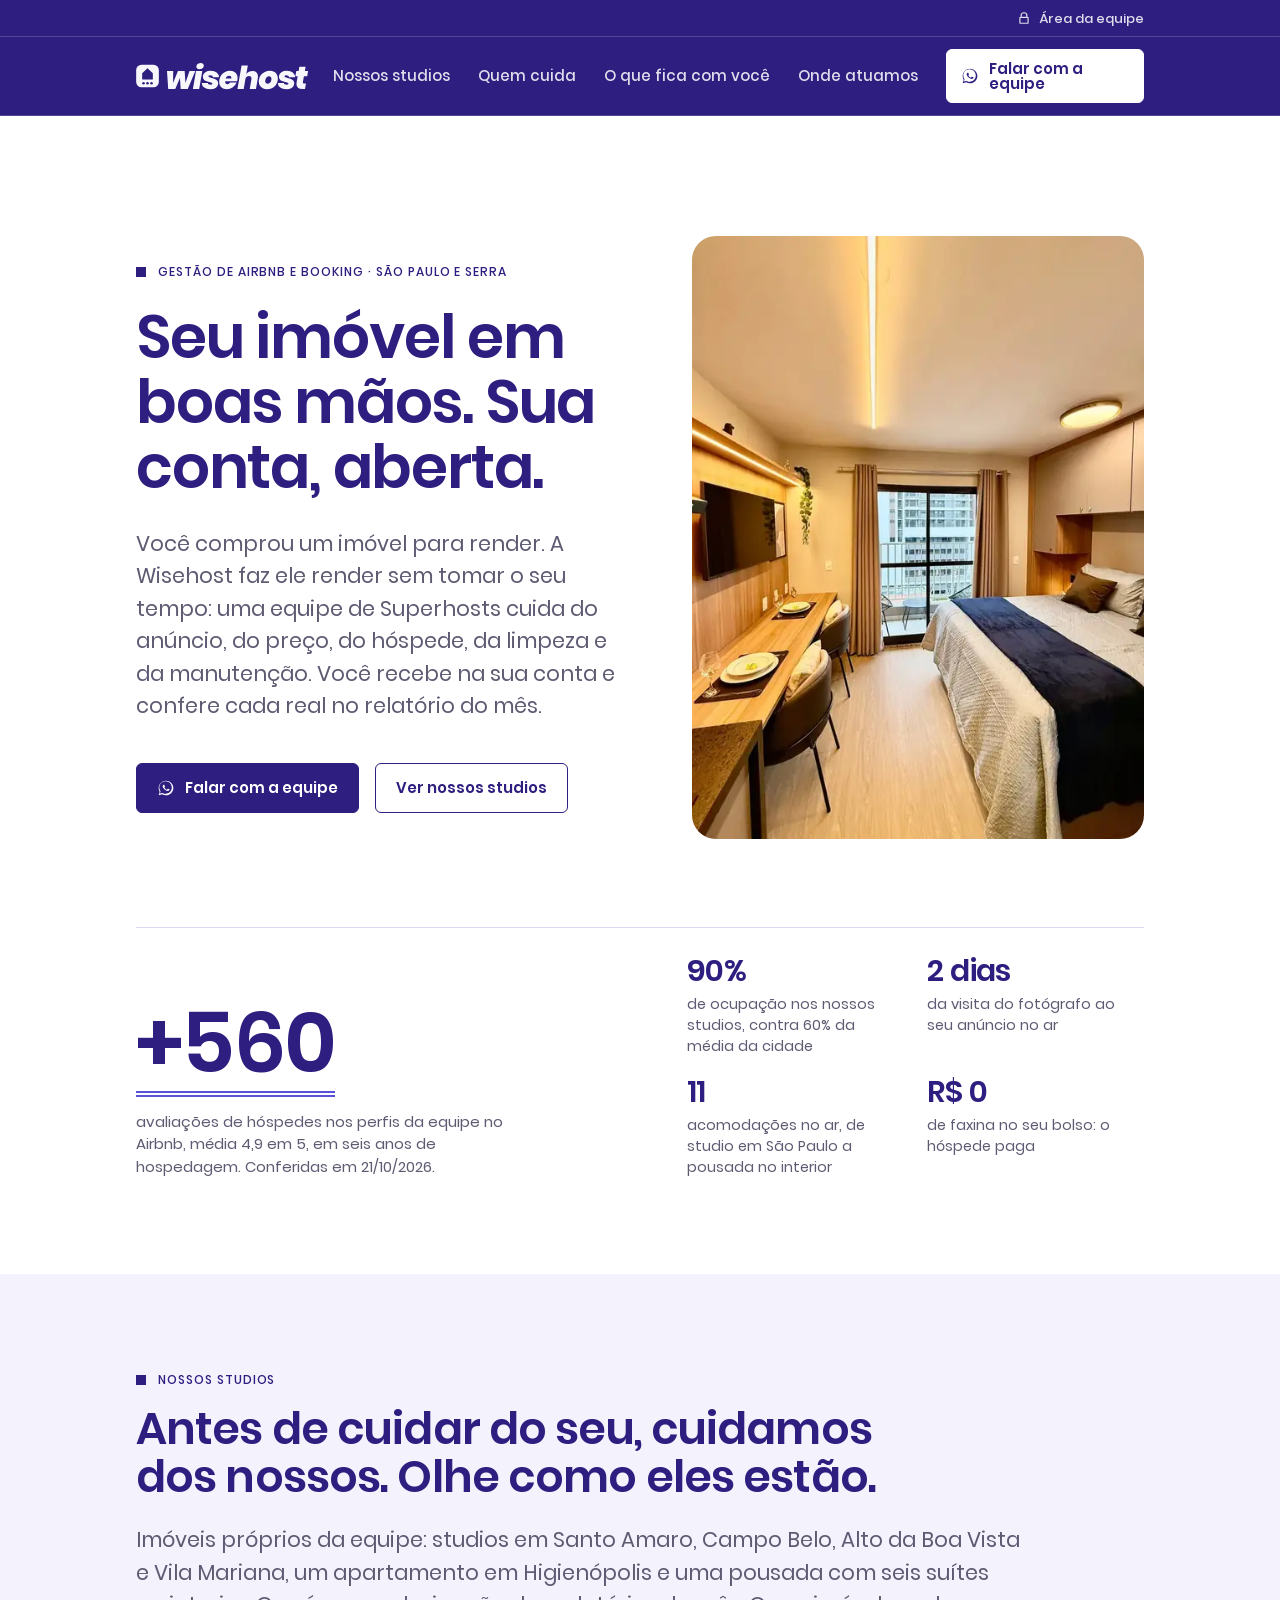
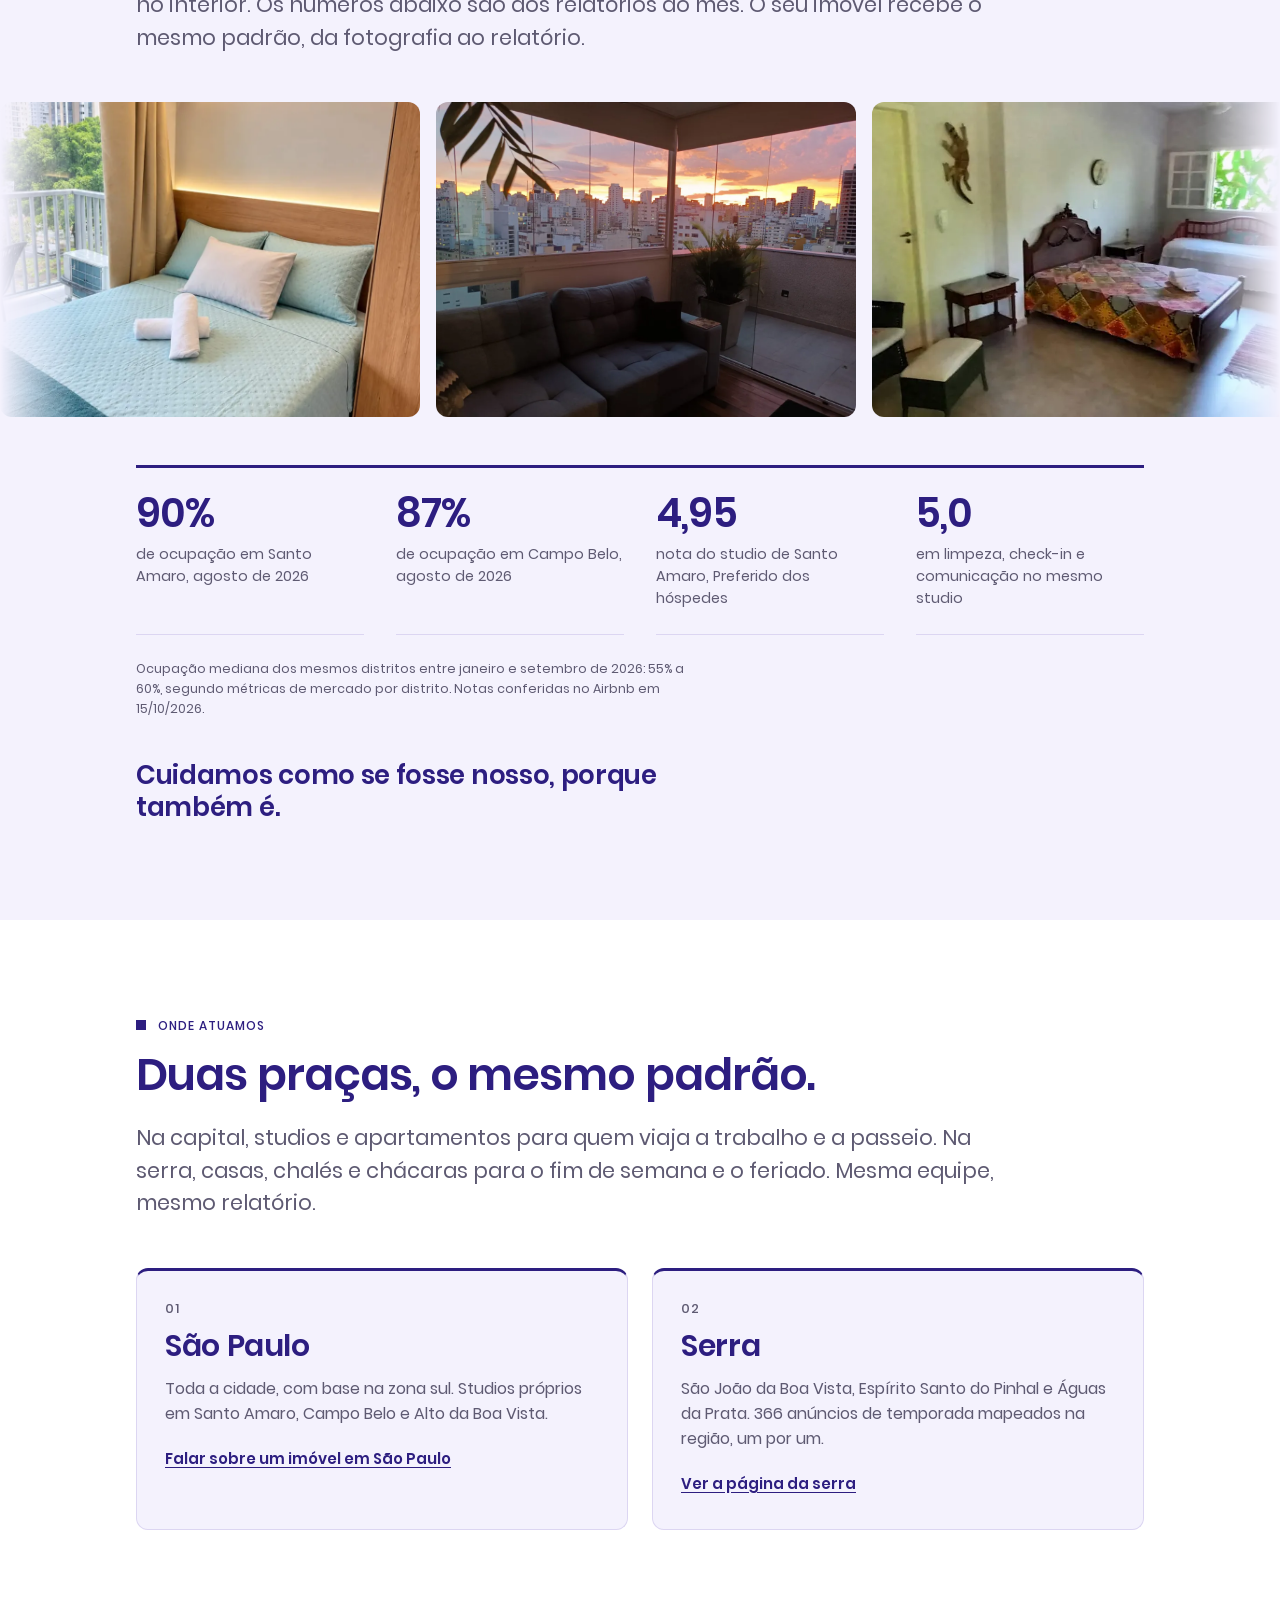
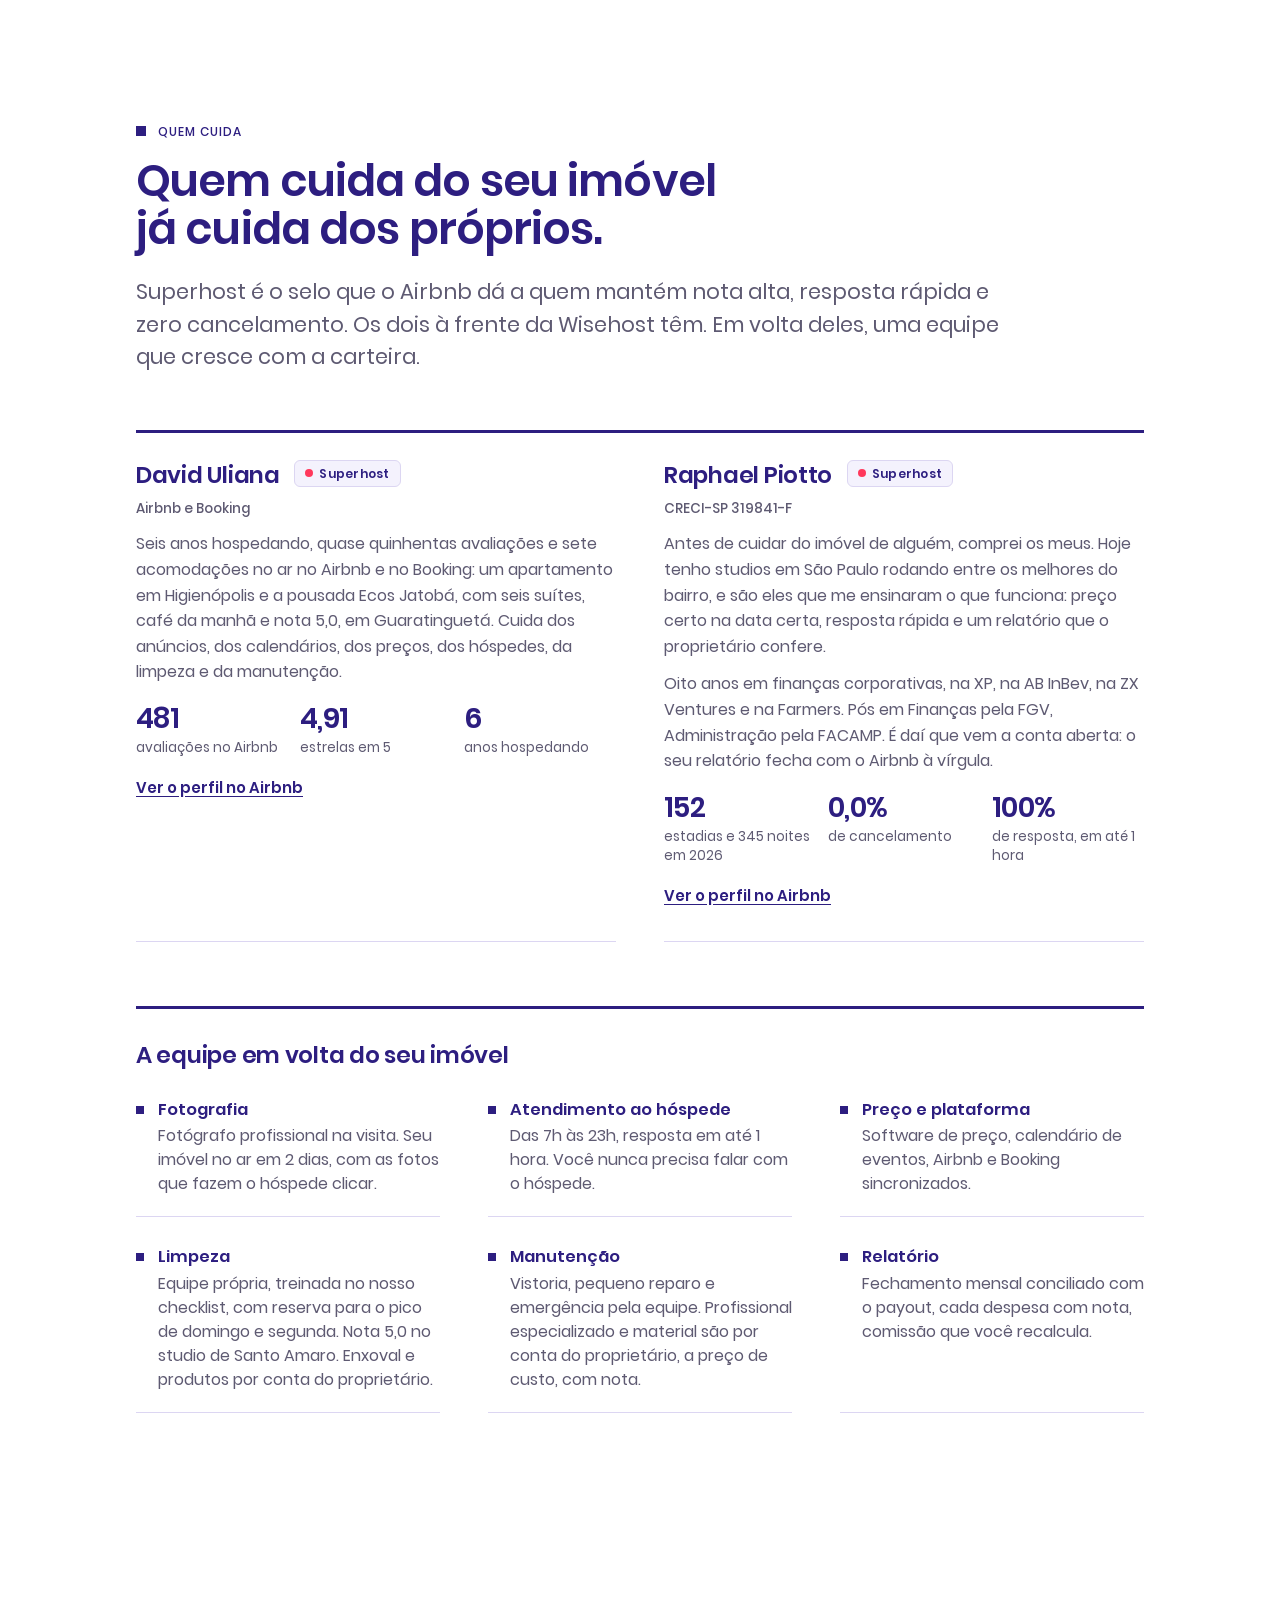
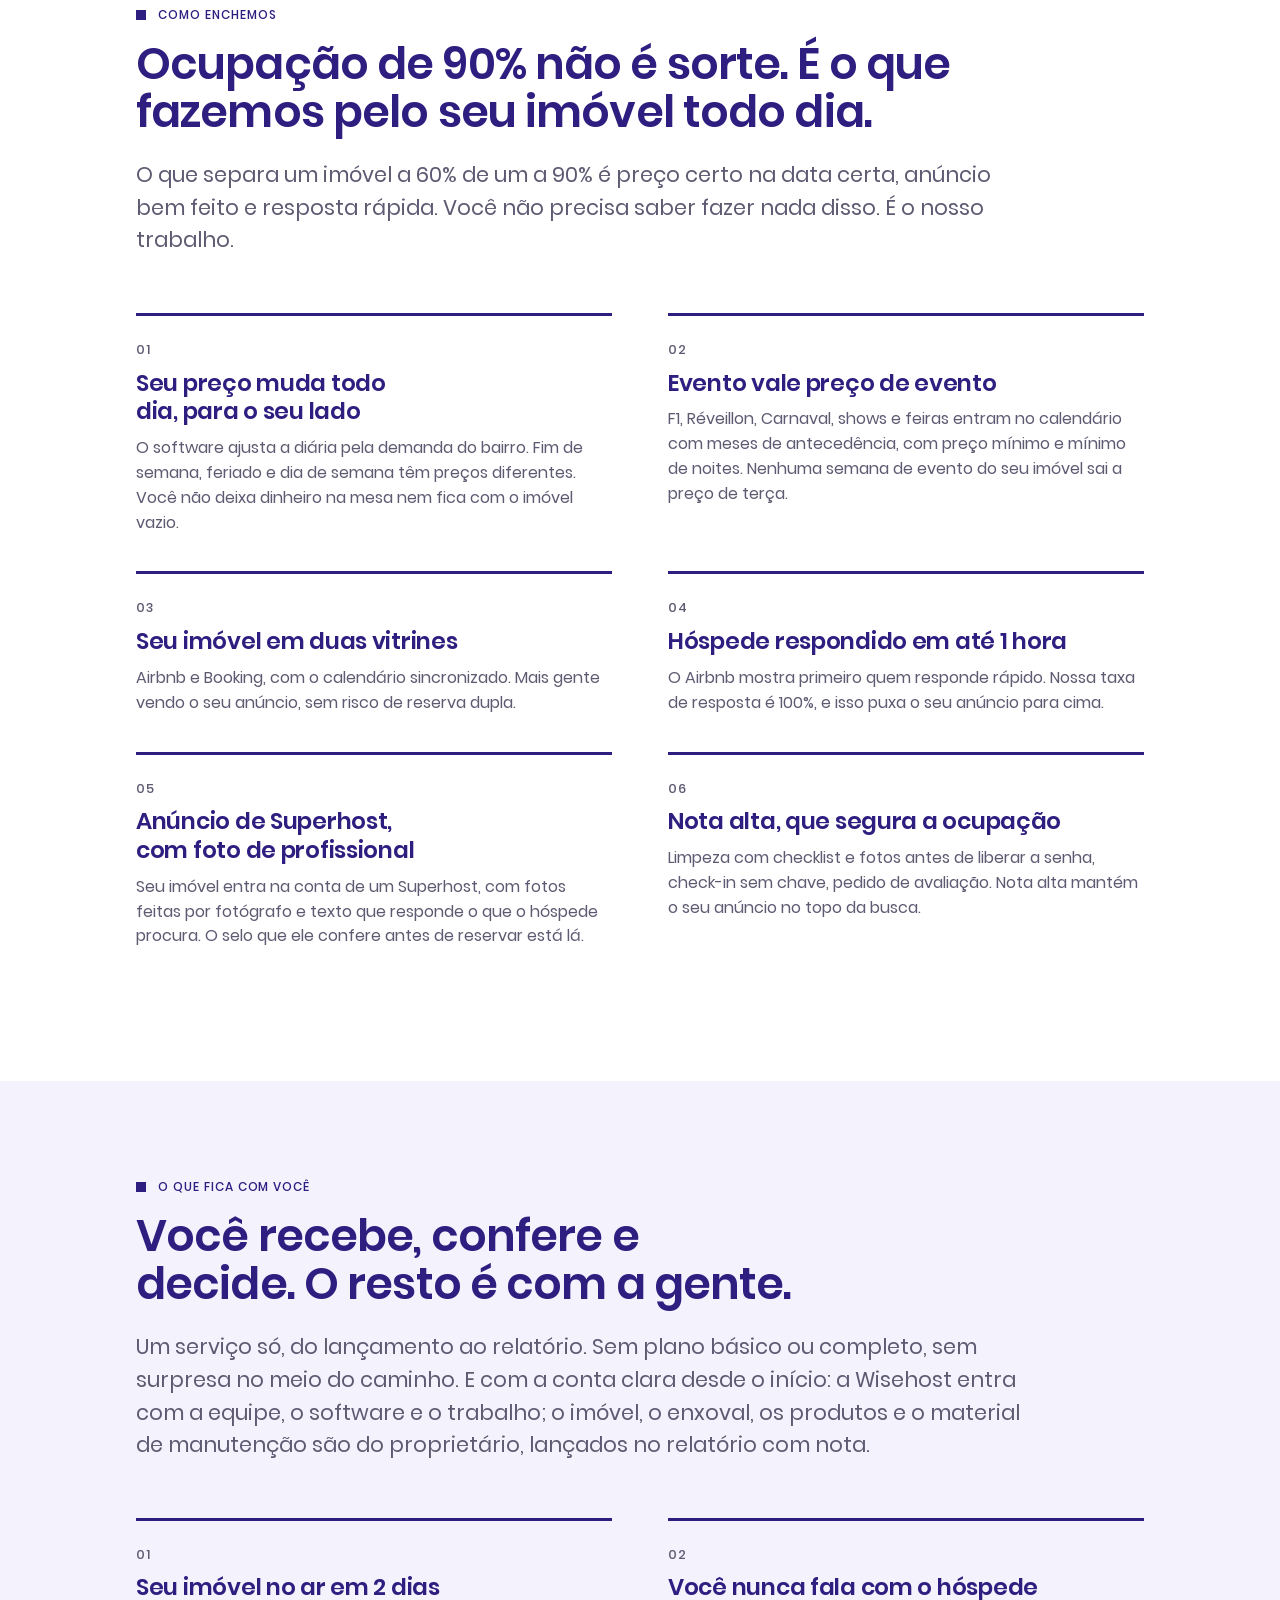
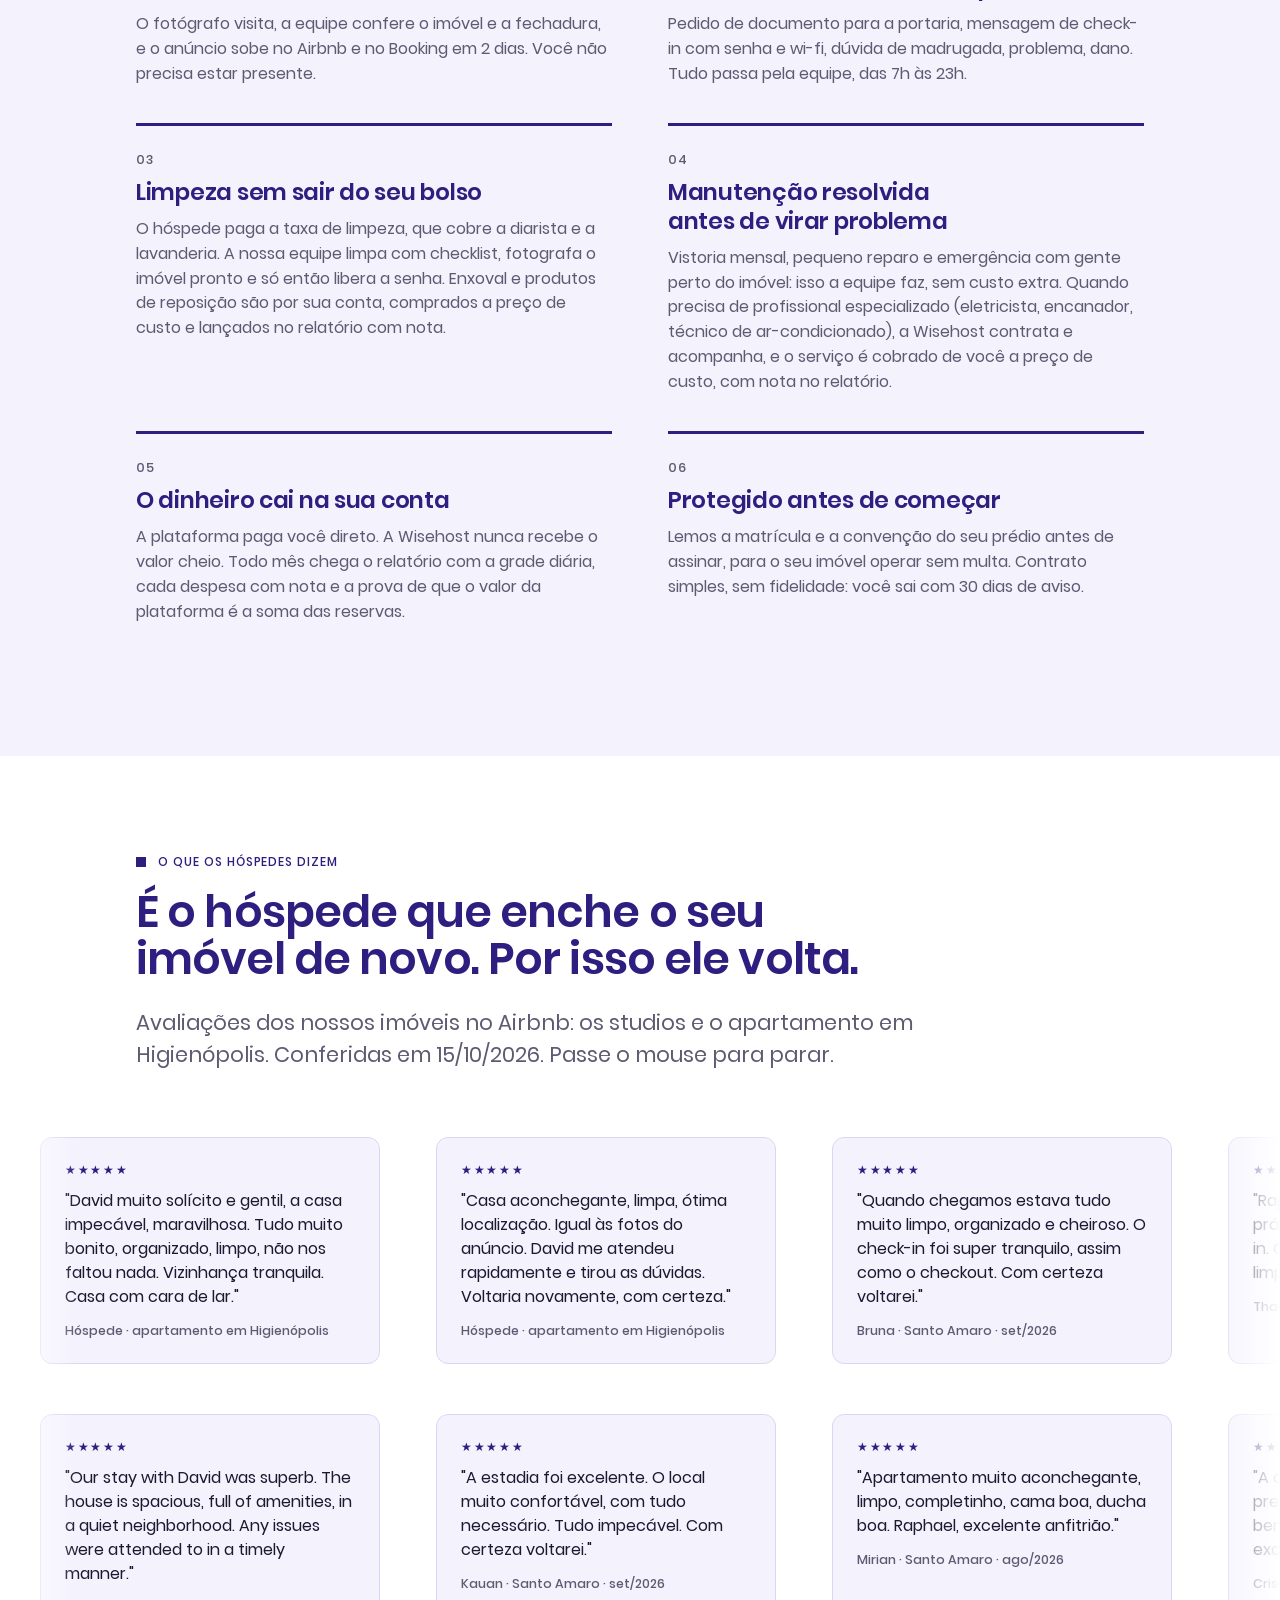
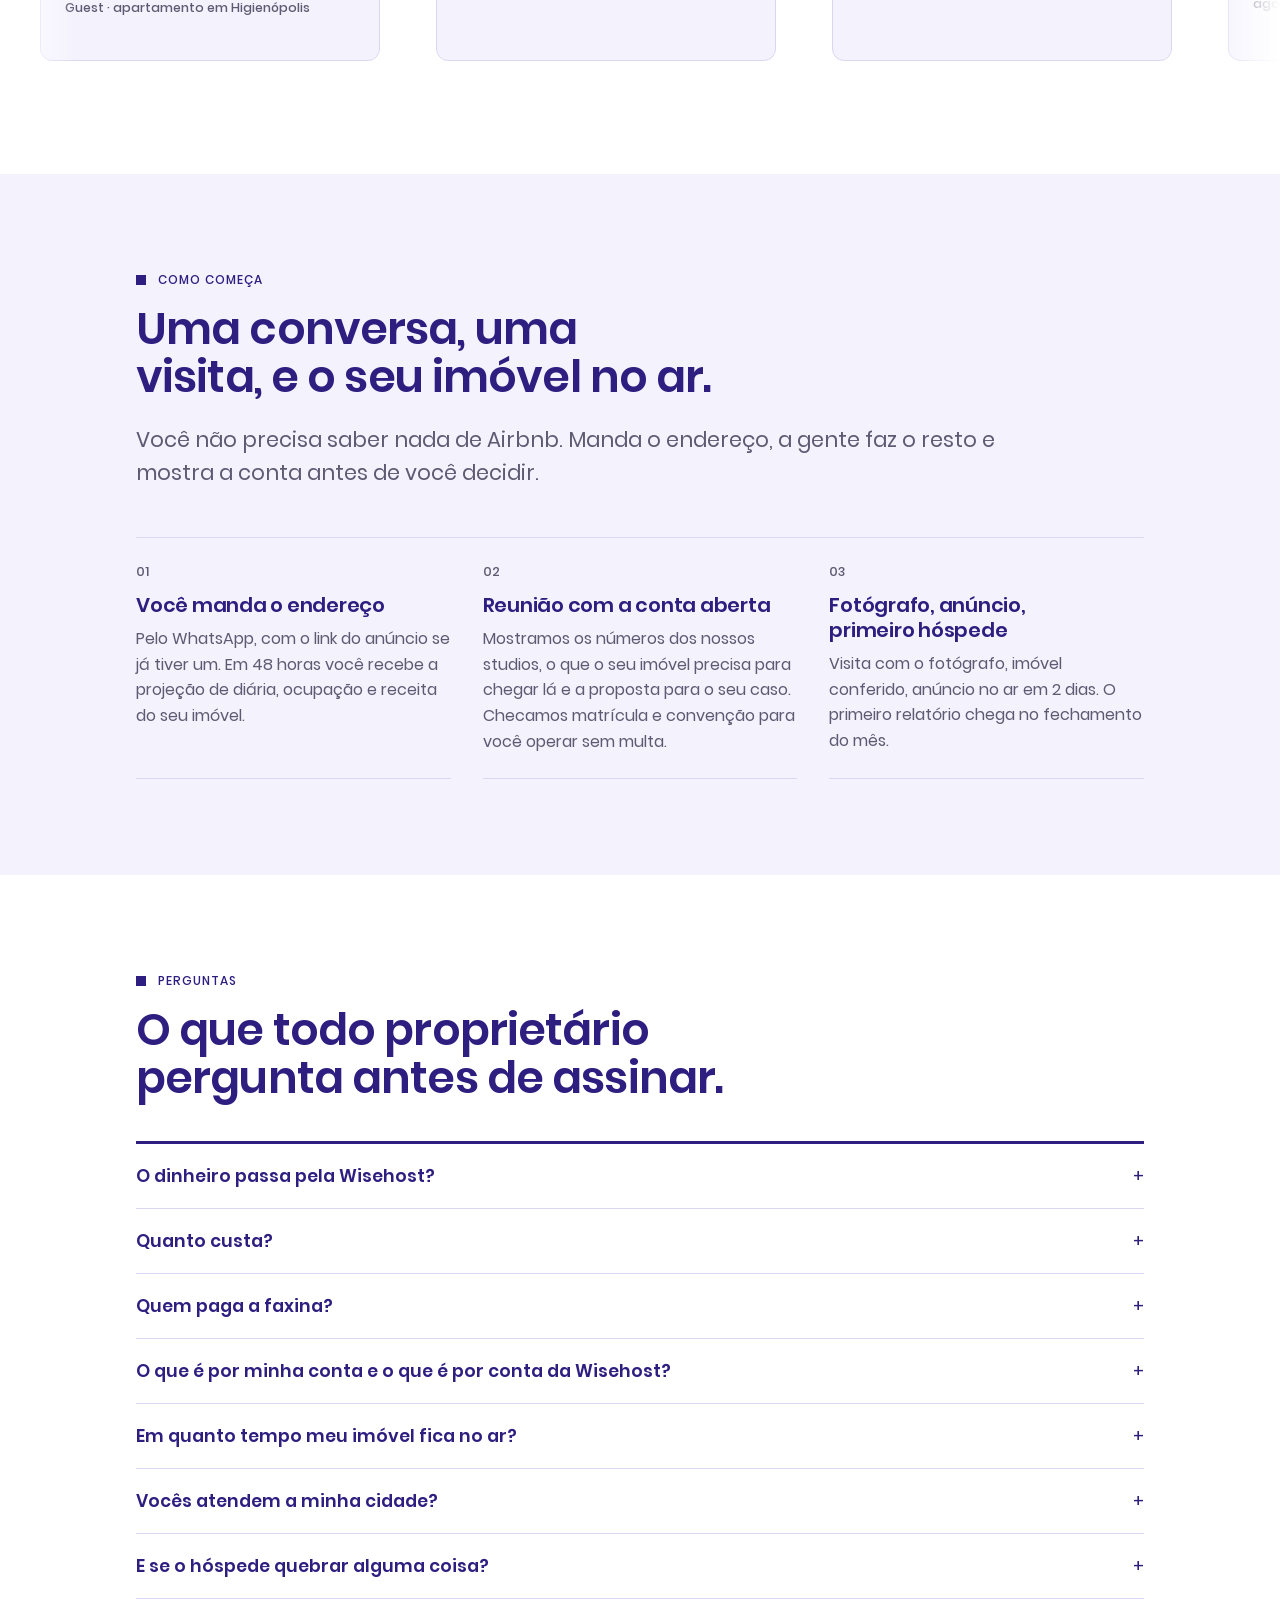
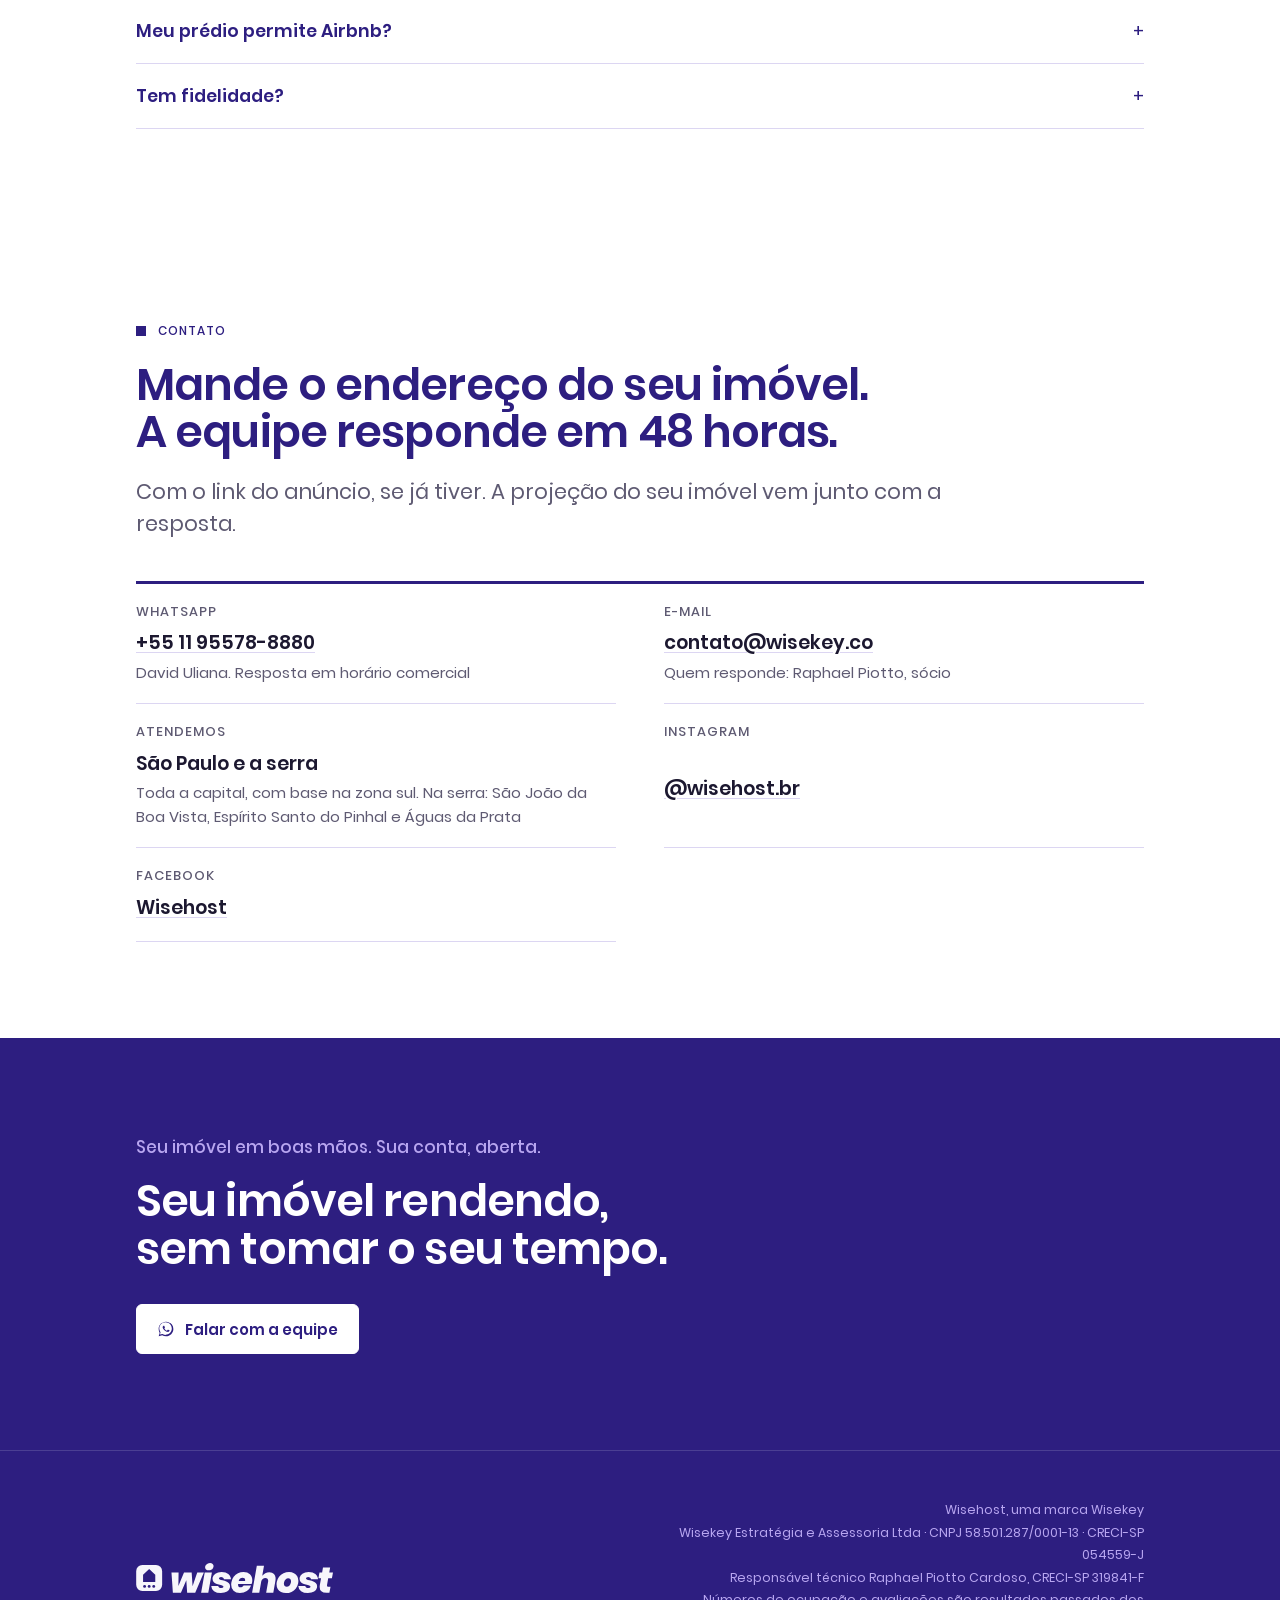
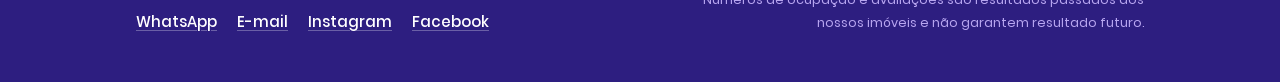
==== commit f6271e83: "Aba Área da equipe: faixa acima do menu que leva ao app de operação Nas duas páginas (São Paulo e se" ====
--- a/index.html
+++ b/index.html
@@ -40,7 +40,7 @@
   "areaServed": ["São Paulo, SP", "São João da Boa Vista, SP", "Espírito Santo do Pinhal, SP", "Águas da Prata, SP"],
   "founder": {"@type": "Person", "name": "Raphael Piotto Cardoso"},
   "knowsAbout": ["Airbnb", "Booking.com", "aluguel por temporada", "gestão de studios", "co-hosting"],
-  "parentOrganization": {"@type": "Organization", "name": "Wisekey", "sameAs": ["https://www.instagram.com/wisesuperhost/", "https://www.facebook.com/profile.php?id=61595593742143"]}
+  "parentOrganization": {"@type": "Organization", "name": "Wisekey", "sameAs": ["https://www.instagram.com/wisehost.br/", "https://www.facebook.com/profile.php?id=61595593742143"]}
 }
 </script>
 
@@ -48,13 +48,16 @@
 <link rel="preload" href="assets/fonts/poppins-400.woff2" as="font" type="font/woff2" crossorigin>
 <link rel="preload" href="assets/img/hub-sala-540.webp" as="image" imagesrcset="assets/img/hub-sala-540.webp 540w, assets/img/hub-sala.webp 900w" imagesizes="(min-width: 1200px) 480px, (min-width: 820px) 40vw, 100vw">
 
-<link rel="stylesheet" href="assets/css/site.css">
+<link rel="stylesheet" href="assets/css/site.css?v=20261119">
 </head>
 <body>
 
 <svg width="0" height="0" style="position:absolute" aria-hidden="true">
   <symbol id="wa" viewBox="0 0 32 32"><path fill="currentColor" d="M16 2.9C8.8 2.9 2.9 8.8 2.9 16c0 2.5.7 4.9 1.9 7L3 29l6.2-1.7c2 1.1 4.3 1.7 6.8 1.7 7.2 0 13.1-5.9 13.1-13.1S23.2 2.9 16 2.9zm0 23.7c-2.2 0-4.4-.6-6.2-1.7l-.4-.2-4.2 1.1 1.1-4.1-.3-.4c-1.2-1.9-1.9-4.1-1.9-6.3 0-6.1 5-11.1 11.1-11.1s11.1 5 11.1 11.1-5.1 11.1-11.1 11.1zm5.9-8.2c-.3-.2-1.9-1-2.2-1.1-.3-.1-.5-.2-.7.2-.2.3-.8 1.1-1 1.3-.2.2-.4.2-.7.1-.3-.2-1.3-.5-2.5-1.6-.9-.8-1.5-1.8-1.7-2.1-.2-.3 0-.5.1-.7.1-.1.3-.4.5-.5.2-.2.2-.3.3-.5.1-.2.1-.4 0-.5-.1-.2-.7-1.7-.9-2.3-.2-.6-.5-.5-.7-.5h-.6c-.2 0-.5.1-.8.4-.3.3-1 1-1 2.4s1.1 2.8 1.2 3c.1.2 2.1 3.2 5.1 4.5.7.3 1.3.5 1.7.6.7.2 1.4.2 1.9.1.6-.1 1.9-.8 2.1-1.5.3-.7.3-1.4.2-1.5-.1-.1-.3-.2-.6-.3z"/></symbol>
+  <symbol id="cad" viewBox="0 0 24 24"><path fill="none" stroke="currentColor" stroke-width="2" stroke-linecap="round" stroke-linejoin="round" d="M7 11V8a5 5 0 0 1 10 0v3M6 11h12a1 1 0 0 1 1 1v8a1 1 0 0 1-1 1H6a1 1 0 0 1-1-1v-8a1 1 0 0 1 1-1z"/></symbol>
 </svg>
+
+<div class="util"><div class="wrap"><a href="https://wisehost-app.onrender.com/" target="_blank" rel="noopener nofollow"><svg width="14" height="14" aria-hidden="true"><use href="#cad"/></svg>Área da equipe</a></div></div>
 
 <header class="top"><div class="wrap in">
   <a class="logo" href="#topo" aria-label="Wisehost, início"><img src="assets/img/wisehost-logo-branco.svg" alt="Wisehost" width="173" height="28"></a>
@@ -355,7 +358,7 @@
     <div class="row"><dt>WhatsApp</dt><dd><a href="https://wa.me/5511955788880?text=Oi%2C%20vim%20pelo%20site%20da%20Wisehost.%20Tenho%20um%20im%C3%B3vel%20em%20%5Bbairro%5D%20e%20quero%20conversar%20sobre%20a%20gest%C3%A3o." target="_blank" rel="noopener">+55 11 95578-8880</a><small>David Uliana. Resposta em horário comercial</small></dd></div>
     <div class="row"><dt>E-mail</dt><dd><a href="mailto:contato@wisekey.co">contato@wisekey.co</a><small>Quem responde: Raphael Piotto, sócio</small></dd></div>
     <div class="row"><dt>Atendemos</dt><dd>São Paulo e a serra<small>Toda a capital, com base na zona sul. Na serra: São João da Boa Vista, Espírito Santo do Pinhal e Águas da Prata</small></dd></div>
-    <div class="row"><dt>Instagram</dt><dd><a href="https://www.instagram.com/wisesuperhost/" target="_blank" rel="noopener">@wisesuperhost</a></dd></div>
+    <div class="row"><dt>Instagram</dt><dd><a href="https://www.instagram.com/wisehost.br/" target="_blank" rel="noopener">@wisehost.br</a></dd></div>
     <div class="row"><dt>Facebook</dt><dd><a href="https://www.facebook.com/profile.php?id=61595593742143" target="_blank" rel="noopener">Wisehost</a></dd></div>
   </dl>
 </div></section>
@@ -374,7 +377,7 @@
     <div class="links">
       <a href="https://wa.me/5511955788880" target="_blank" rel="noopener">WhatsApp</a>
       <a href="mailto:contato@wisekey.co">E-mail</a>
-      <a href="https://www.instagram.com/wisesuperhost/" target="_blank" rel="noopener">Instagram</a>
+      <a href="https://www.instagram.com/wisehost.br/" target="_blank" rel="noopener">Instagram</a>
       <a href="https://www.facebook.com/profile.php?id=61595593742143" target="_blank" rel="noopener">Facebook</a>
     </div>
   </div>
--- a/assets/css/site.css
+++ b/assets/css/site.css
@@ -58,6 +58,12 @@
 .top nav a:not(.btn):hover{opacity:1}
 .top nav .btn{padding:11px 14px;min-height:42px}
 @media (max-width:860px){.top nav a:not(.btn){display:none}.top nav{gap:0}}
+/* Faixa de serviço acima do menu: a entrada da equipe no app de operação. Fica fora do topo fixo e aparece em toda largura. */
+.util{background:var(--navy);color:var(--paper);border-bottom:1px solid rgba(247,246,251,.18);font-size:13px;font-weight:500;line-height:1}
+.util .wrap{display:flex;justify-content:flex-end}
+.util a{display:inline-flex;align-items:center;gap:8px;min-height:36px;text-decoration:none;opacity:.85;transition:opacity 140ms var(--ease)}
+.util a:hover{opacity:1}
+.util svg{width:14px;height:14px;flex:none}
 
 .hero{background:var(--paper);color:var(--ink);padding-block:clamp(64px,10vw,120px) clamp(56px,8vw,96px)}
 .hero .eyebrow{color:var(--navy)}
